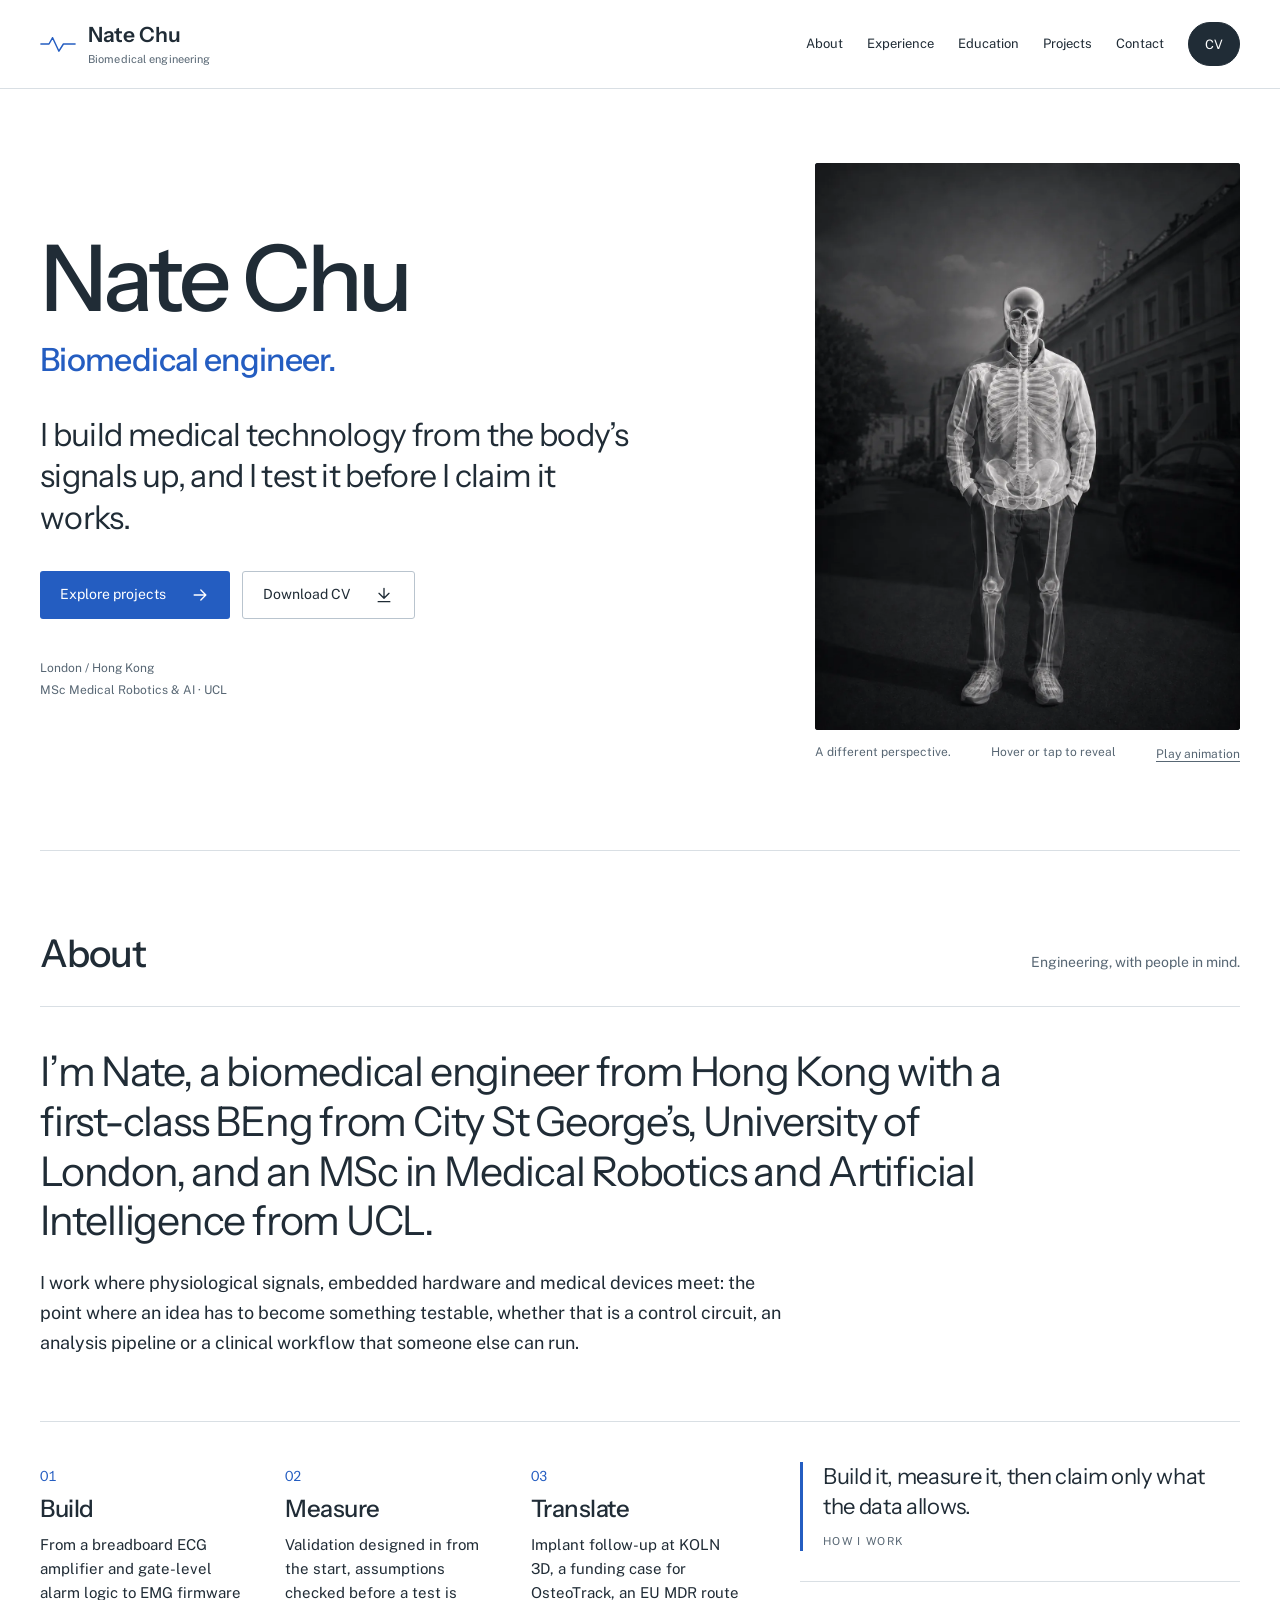
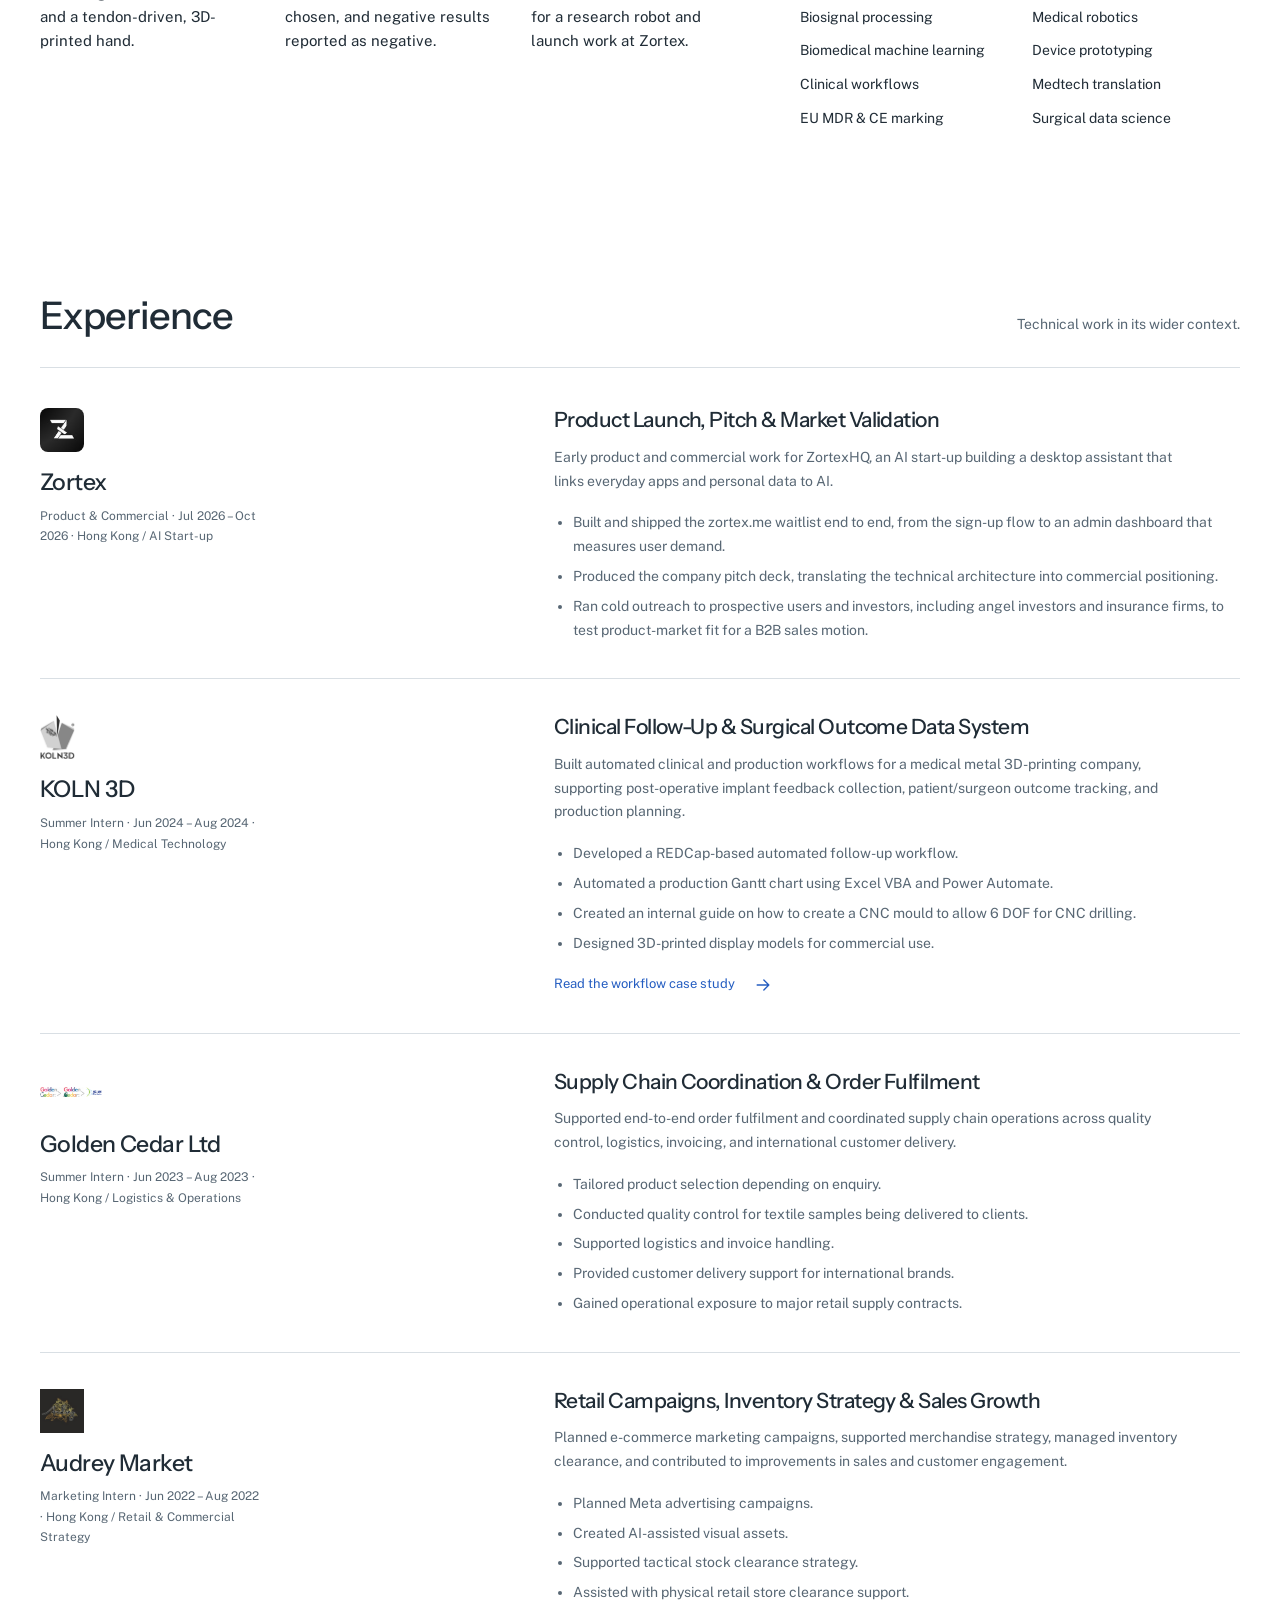
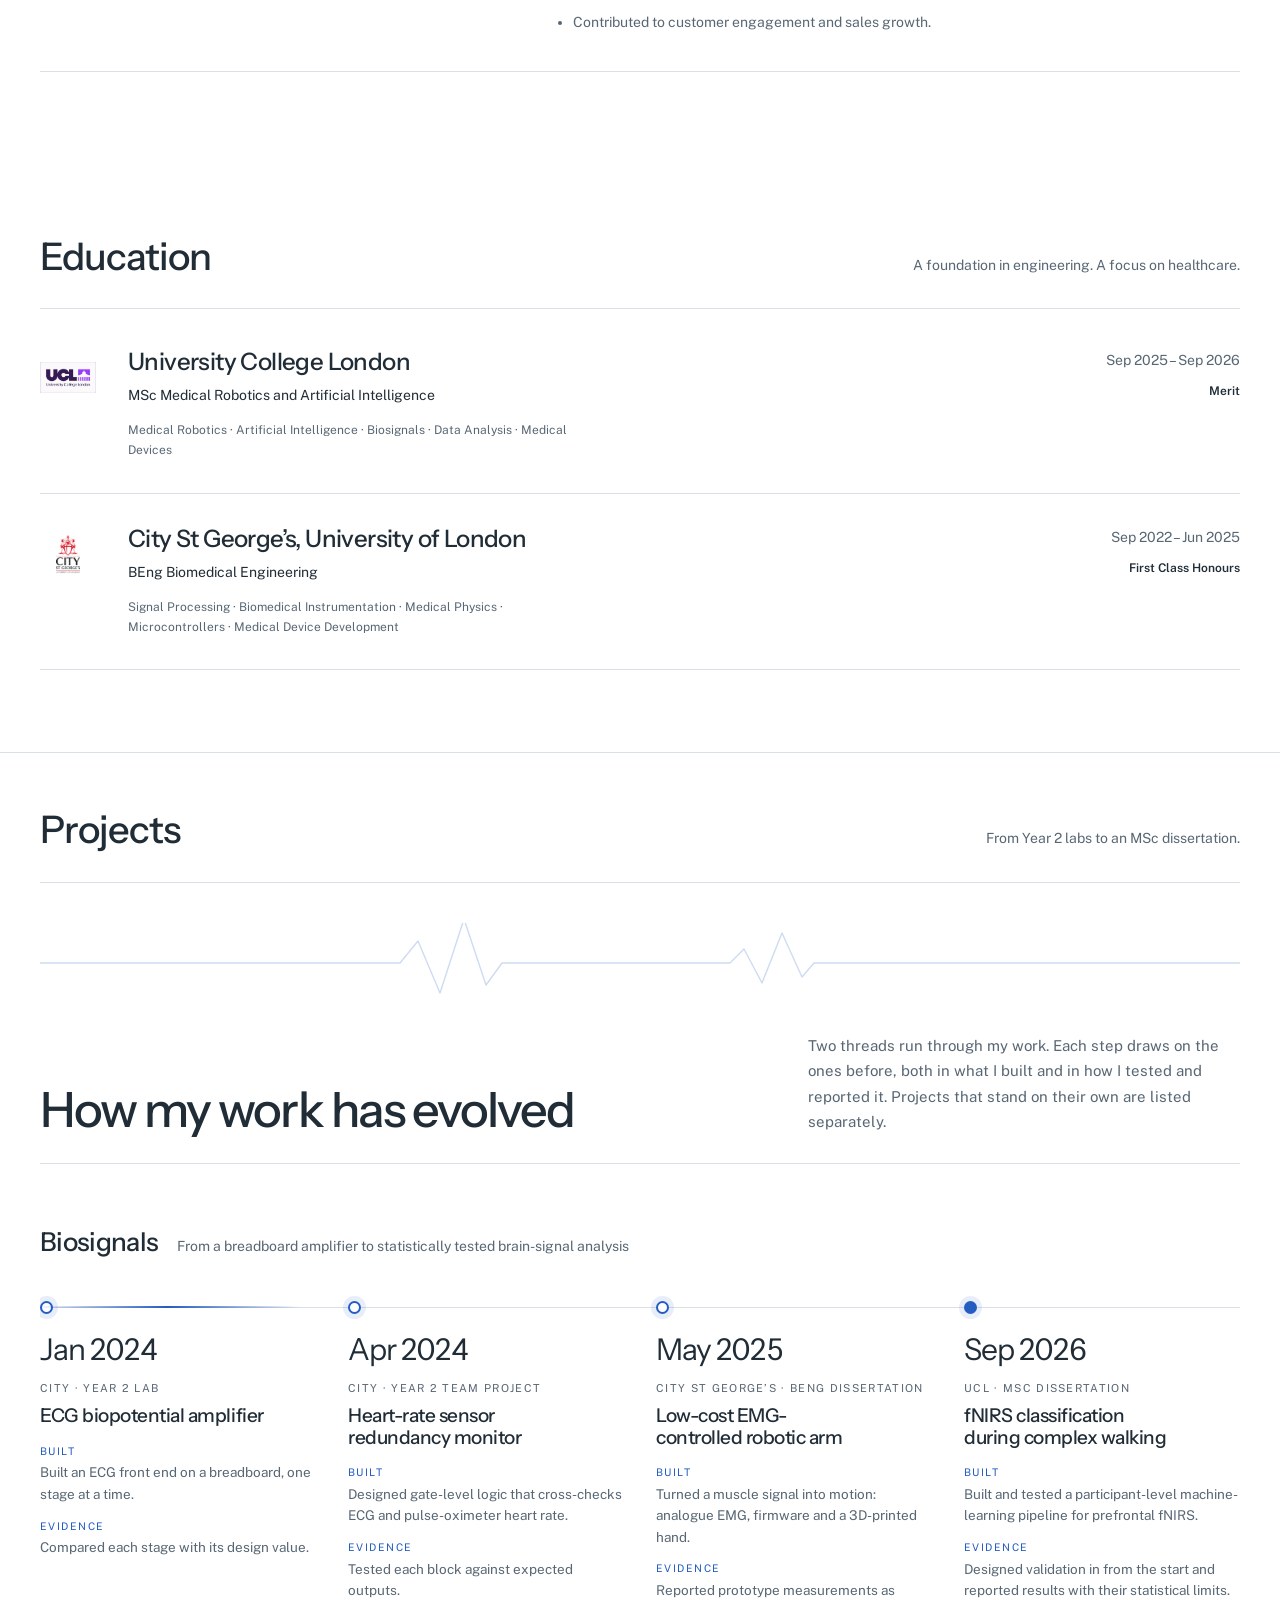
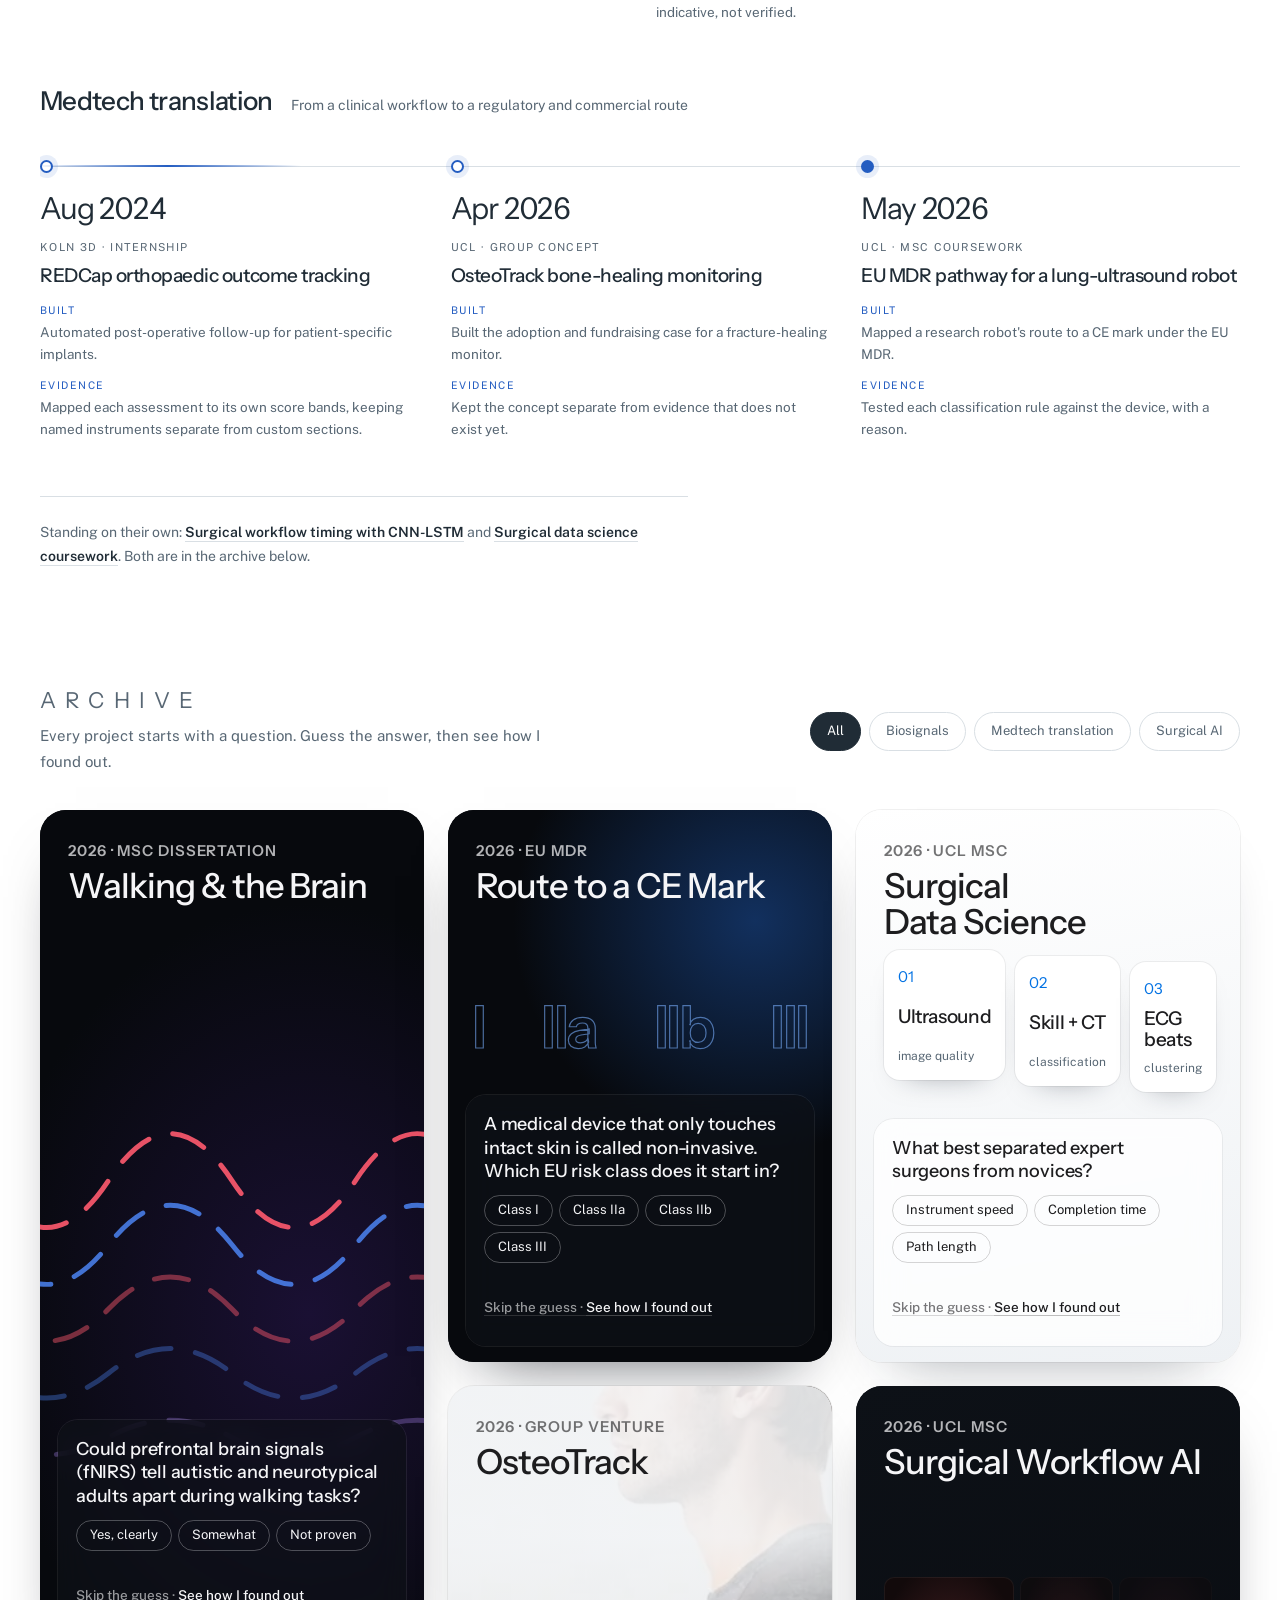
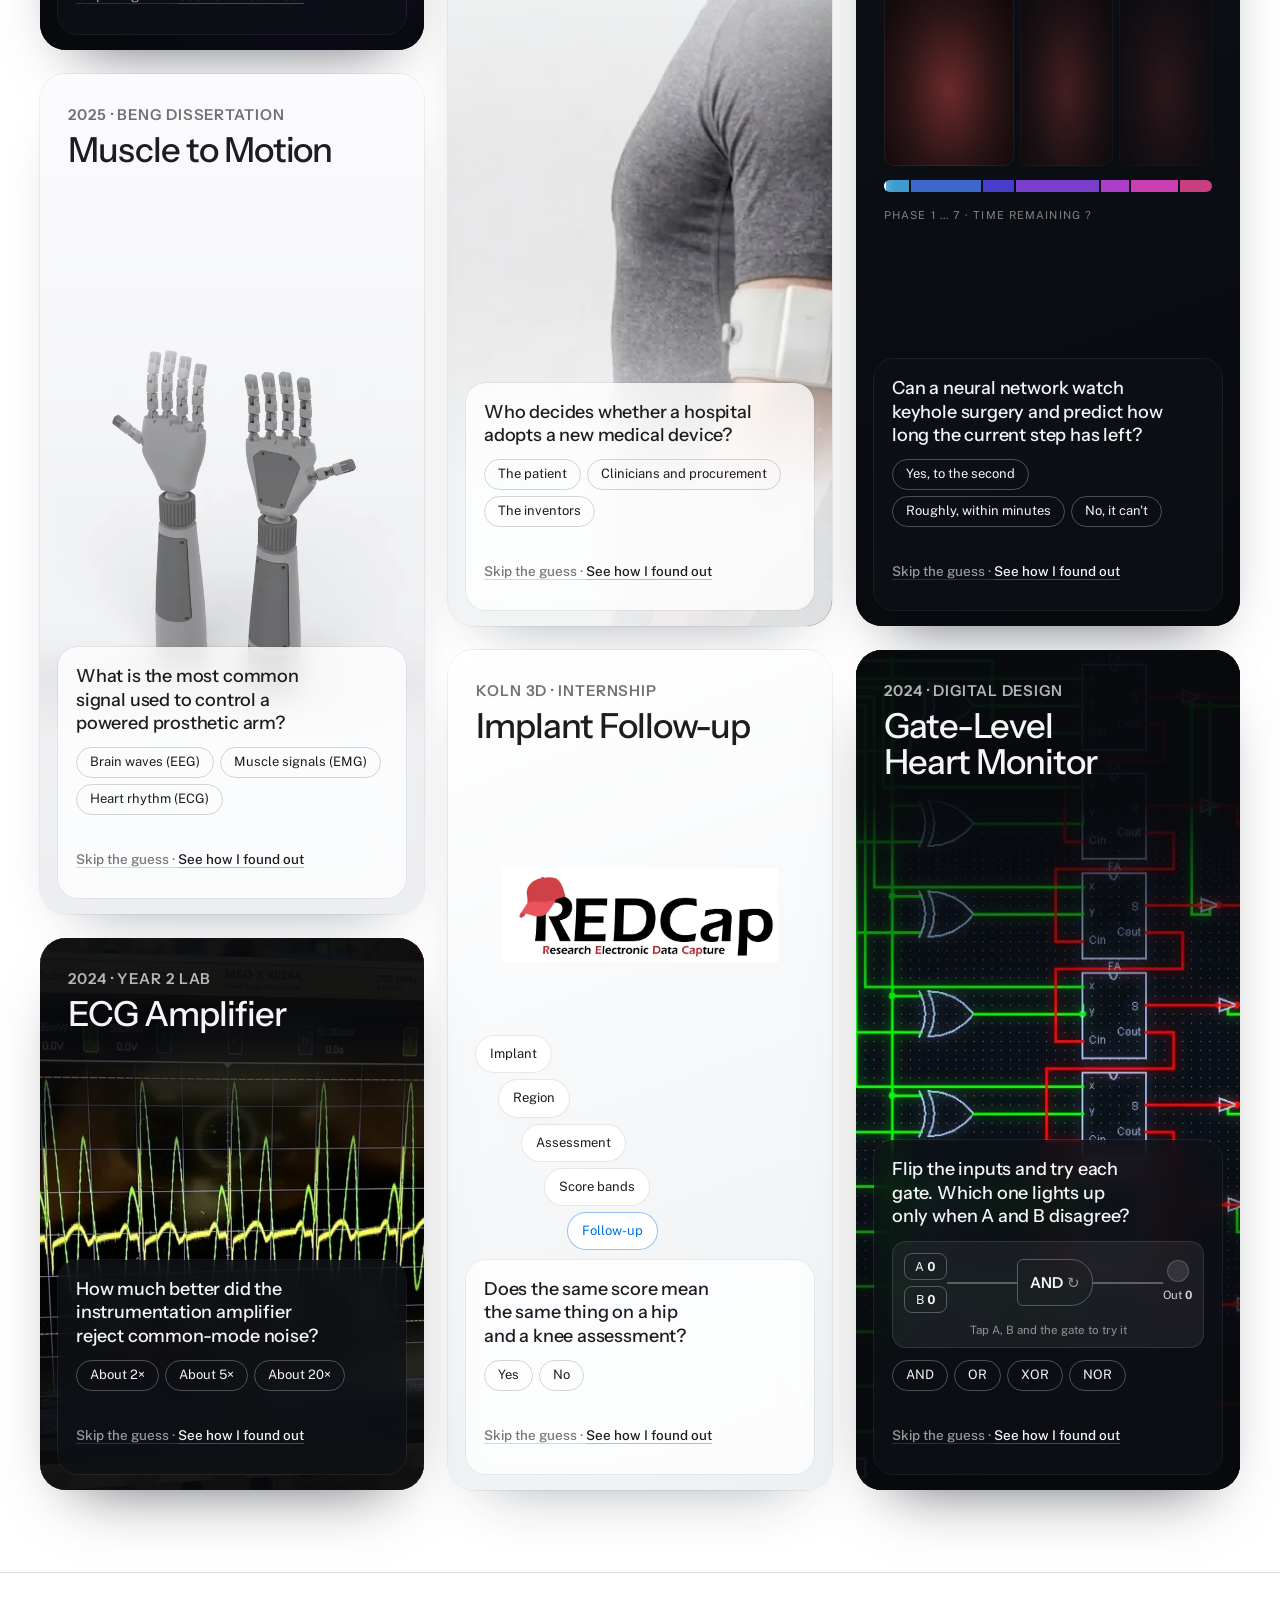
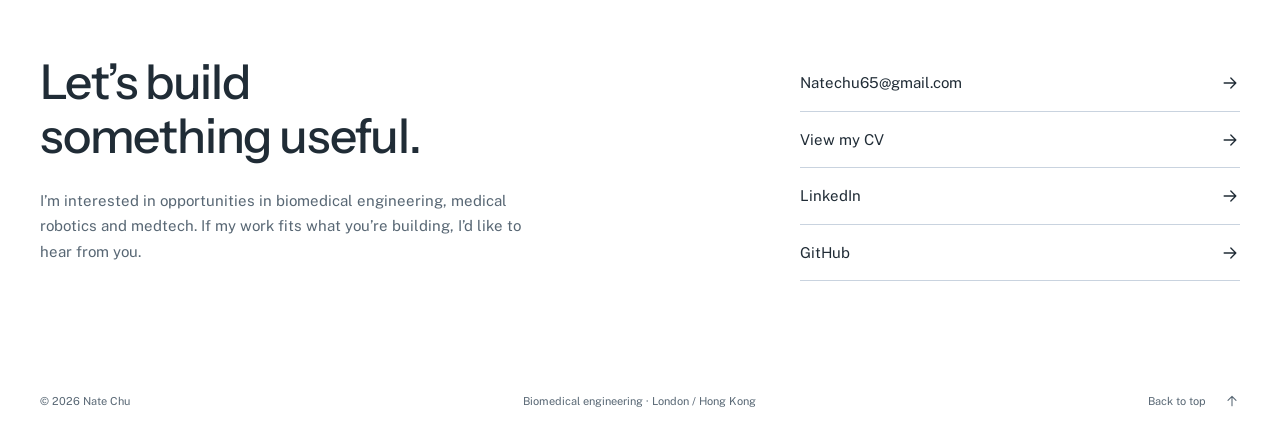
==== index.html @ 6bd2b81c "Rewrite archive quiz questions for general readers; add logic-gate sandbox Questions for the fNIRS, " ====
<!doctype html>
<html lang="en">
  <head>
    <meta charset="utf-8" />
    <meta name="viewport" content="width=device-width,initial-scale=1" />
    <title>Biomedical engineering portfolio | Nate Chu</title>
    <meta
      name="description"
      content="Nate Chu: biomedical engineering, biosignal analysis, medical robotics and medtech translation."
    />
    <meta name="theme-color" content="#f7f8fa" />
    <link rel="canonical" href="https://lycoda.github.io/" />
    <meta
      property="og:title"
      content="Biomedical engineering portfolio | Nate Chu"
    />
    <meta
      property="og:description"
      content="Nate Chu: biomedical engineering, biosignal analysis, medical robotics and medtech translation."
    />
    <meta property="og:type" content="website" />
    <meta
      property="og:image"
      content="https://lycoda.github.io/images/hero-original.png"
    />
    <script>
      if ("IntersectionObserver" in window)
        document.documentElement.classList.add("js");
    </script>
    <link rel="stylesheet" href="fonts.css" />
    <link rel="stylesheet" href="theme.css" />
    <script src="main.js" defer></script>
  </head>
  <body id="top">
    <a class="skip-link" href="#main">Skip to content</a>
    <header class="site-header">
      <div class="header-inner">
        <a class="brand" href="#top" aria-label="Nate Chu home"
          ><svg class="brand-mark" viewBox="0 0 40 24" aria-hidden="true">
            <path d="M1 12h9l4-7 7 15 5-8h13" /></svg
          ><span
            >Nate Chu<span class="brand-sub">Biomedical engineering</span></span
          ></a
        ><button
          class="menu-toggle"
          type="button"
          aria-expanded="false"
          aria-controls="site-nav"
          hidden
        >
          Menu
        </button>
        <nav class="site-nav" id="site-nav" aria-label="Main navigation">
          <a href="#about">About</a><a href="#experience">Experience</a
          ><a href="#education">Education</a><a href="#projects">Projects</a
          ><a href="#contact">Contact</a
          ><a class="nav-cv" href="Long-Yin-Chu-CV.pdf"
            >CV<span class="visually-hidden"> (PDF)</span></a
          >
        </nav>
      </div>
    </header>
    <main id="main">
      <section class="hero wrap" aria-labelledby="hero-title">
        <div class="hero-copy">
          <h1 id="hero-title">Nate Chu<span>Biomedical engineer.</span></h1>
          <p class="hero-intro">
            I build medical technology from the body’s signals up, and I test it
            before I claim it works.
          </p>
          <div class="hero-actions">
            <a class="button button-primary" href="#archive"
              >Explore projects<svg
                class="arrow"
                viewBox="0 0 24 24"
                aria-hidden="true"
              >
                <path d="M5 12h14m-6-6 6 6-6 6" /></svg></a
            ><a class="button button-secondary" href="Long-Yin-Chu-CV.pdf" download
              >Download CV<svg class="arrow" viewBox="0 0 24 24" aria-hidden="true">
                <path d="M12 4v12m-6-6 6 6 6-6M5 20h14" /></svg
            ></a>
          </div>
          <p class="hero-location">
            London / Hong Kong<span>MSc Medical Robotics &amp; AI · UCL</span>
          </p>
        </div>
        <figure class="portrait-stage">
          <div class="portrait-frame" data-reveal-shell>
            <img
              class="portrait-layer portrait-xray"
              src="images/hero-xray.webp"
              alt="Nate’s skeletal-composite portrait on a London street"
              width="1086"
              height="1449"
              fetchpriority="high"
            /><img
              class="portrait-layer portrait-color"
              src="images/hero-original.webp"
              alt=""
              width="1024"
              height="1536"
              aria-hidden="true"
            /><video
              class="portrait-ecg-video"
              muted
              loop
              playsinline
              preload="none"
              aria-hidden="true"
            >
              <source src="videos/ecg-monitor.mp4" type="video/mp4" /></video
            ><button
              class="reveal-hit-area"
              data-reveal-zone
              type="button"
              aria-label="Show colour portrait"
              aria-pressed="false"
              hidden
            ></button>
          </div>
          <figcaption>
            <span>A different perspective.</span
            ><span class="reveal-hint">Hover or tap to reveal</span
            ><button class="motion-toggle" type="button" hidden>
              Pause animation
            </button>
          </figcaption>
        </figure>
      </section>
      <section class="about-section wrap section" id="about">
        <div class="section-heading">
          <h2>About</h2>
          <p>Engineering, with people in mind.</p>
        </div>
        <div class="about-intro">
          <p class="about-lead">
            I’m Nate, a biomedical engineer from Hong Kong with a first-class
            BEng from City St George’s, University of London, and an MSc in
            Medical Robotics and Artificial Intelligence from UCL.
          </p>
          <p class="about-sub">
            I work where physiological signals, embedded hardware and medical
            devices meet: the point where an idea has to become something
            testable, whether that is a control circuit, an analysis pipeline
            or a clinical workflow that someone else can run.
          </p>
        </div>
        <div class="about-grid">
          <ol class="about-pillars">
            <li>
              <span>01</span>
              <h3>Build</h3>
              <p>
                From a breadboard ECG amplifier and gate-level alarm logic to
                EMG firmware and a tendon-driven, 3D-printed hand.
              </p>
            </li>
            <li>
              <span>02</span>
              <h3>Measure</h3>
              <p>
                Validation designed in from the start, assumptions checked
                before a test is chosen, and negative results reported as
                negative.
              </p>
            </li>
            <li>
              <span>03</span>
              <h3>Translate</h3>
              <p>
                Implant follow-up at KOLN 3D, a funding case for OsteoTrack,
                an EU MDR route for a research robot and launch work at
                Zortex.
              </p>
            </li>
          </ol>
          <aside class="about-side">
            <blockquote class="about-quote">
              <p>Build it, measure it, then claim only what the data allows.</p>
              <footer>How I work</footer>
            </blockquote>
            <ul class="expertise-list" aria-label="Areas of expertise">
              <li>Biosignal processing</li>
              <li>Medical robotics</li>
              <li>Biomedical machine learning</li>
              <li>Device prototyping</li>
              <li>Clinical workflows</li>
              <li>Medtech translation</li>
              <li>EU MDR &amp; CE marking</li>
              <li>Surgical data science</li>
            </ul>
          </aside>
        </div>
      </section>
      <section class="wrap section" id="experience">
        <div class="section-heading">
          <h2>Experience</h2>
          <p>Technical work in its wider context.</p>
        </div>
        <article class="experience-entry">
          <div class="experience-employer">
            <img
              class="logo-dark"
              src="images/companies/zortex.png"
              alt="Zortex logo"
              loading="lazy"
            />
            <h3>Zortex</h3>
            <p>
              Product &amp; Commercial · Jul 2026 – Oct 2026 · Hong Kong / AI
              Start-up
            </p>
          </div>
          <div class="experience-detail">
            <h4>Product Launch, Pitch &amp; Market Validation</h4>
            <p>
              Early product and commercial work for ZortexHQ, an AI start-up
              building a desktop assistant that links everyday apps and personal
              data to AI.
            </p>
            <ul>
              <li>
                Built and shipped the zortex.me waitlist end to end, from the
                sign-up flow to an admin dashboard that measures user demand.
              </li>
              <li>
                Produced the company pitch deck, translating the technical
                architecture into commercial positioning.
              </li>
              <li>
                Ran cold outreach to prospective users and investors, including
                angel investors and insurance firms, to test product-market fit
                for a B2B sales motion.
              </li>
            </ul>
          </div>
        </article>
        <article class="experience-entry">
          <div class="experience-employer">
            <img
              src="images/companies/koln3d.png"
              alt="KOLN 3D logo"
              loading="lazy"
            />
            <h3>KOLN 3D</h3>
            <p>
              Summer Intern · Jun 2024 – Aug 2024 · Hong Kong / Medical
              Technology
            </p>
          </div>
          <div class="experience-detail">
            <h4>Clinical Follow-Up &amp; Surgical Outcome Data System</h4>
            <p>
              Built automated clinical and production workflows for a medical
              metal 3D-printing company, supporting post-operative implant
              feedback collection, patient/surgeon outcome tracking, and
              production planning.
            </p>
            <ul>
              <li>Developed a REDCap-based automated follow-up workflow.</li>
              <li>
                Automated a production Gantt chart using Excel VBA and Power
                Automate.
              </li>
              <li>
                Created an internal guide on how to create a CNC mould to allow
                6 DOF for CNC drilling.
              </li>
              <li>Designed 3D-printed display models for commercial use.</li>
            </ul>
            <a class="text-link" href="projects/redcap-feedback-workflow.html"
              >Read the workflow case study<svg
                class="arrow"
                viewBox="0 0 24 24"
                aria-hidden="true"
              >
                <path d="M5 12h14m-6-6 6 6-6 6" /></svg
            ></a>
          </div>
        </article>
        <article class="experience-entry">
          <div class="experience-employer">
            <img
              src="images/companies/golden-cedar.png"
              alt="Golden Cedar Ltd logo"
              loading="lazy"
            />
            <h3>Golden Cedar Ltd</h3>
            <p>
              Summer Intern · Jun 2023 – Aug 2023 · Hong Kong / Logistics &amp;
              Operations
            </p>
          </div>
          <div class="experience-detail">
            <h4>Supply Chain Coordination &amp; Order Fulfilment</h4>
            <p>
              Supported end-to-end order fulfilment and coordinated supply chain
              operations across quality control, logistics, invoicing, and
              international customer delivery.
            </p>
            <ul>
              <li>Tailored product selection depending on enquiry.</li>
              <li>
                Conducted quality control for textile samples being delivered to
                clients.
              </li>
              <li>Supported logistics and invoice handling.</li>
              <li>
                Provided customer delivery support for international brands.
              </li>
              <li>
                Gained operational exposure to major retail supply contracts.
              </li>
            </ul>
          </div>
        </article>
        <article class="experience-entry">
          <div class="experience-employer">
            <img
              src="images/companies/audrey-market.jpg"
              alt="Audrey Market logo"
              loading="lazy"
            />
            <h3>Audrey Market</h3>
            <p>
              Marketing Intern · Jun 2022 – Aug 2022 · Hong Kong / Retail &amp;
              Commercial Strategy
            </p>
          </div>
          <div class="experience-detail">
            <h4>Retail Campaigns, Inventory Strategy &amp; Sales Growth</h4>
            <p>
              Planned e-commerce marketing campaigns, supported merchandise
              strategy, managed inventory clearance, and contributed to
              improvements in sales and customer engagement.
            </p>
            <ul>
              <li>Planned Meta advertising campaigns.</li>
              <li>Created AI-assisted visual assets.</li>
              <li>Supported tactical stock clearance strategy.</li>
              <li>Assisted with physical retail store clearance support.</li>
              <li>Contributed to customer engagement and sales growth.</li>
            </ul>
          </div>
        </article>
      </section>
      <section class="wrap section" id="education">
        <div class="section-heading">
          <h2>Education</h2>
          <p>A foundation in engineering. A focus on healthcare.</p>
        </div>
        <ol class="education-list">
          <li class="education-entry">
            <img
              src="images/ucl-logo.jpg"
              alt="University College London logo"
              loading="lazy"
            />
            <div>
              <h3>University College London</h3>
              <p>MSc Medical Robotics and Artificial Intelligence</p>
              <p class="quiet">
                Medical Robotics · Artificial Intelligence · Biosignals · Data
                Analysis · Medical Devices
              </p>
            </div>
            <div class="education-meta">
              <p>Sep 2025 – Sep 2026</p>
              <strong>Merit</strong>
            </div>
          </li>
          <li class="education-entry">
            <img
              src="images/city-st-georges-logo.png"
              alt="City St George&#x27;s, University of London logo"
              loading="lazy"
            />
            <div>
              <h3>City St George’s, University of London</h3>
              <p>BEng Biomedical Engineering</p>
              <p class="quiet">
                Signal Processing · Biomedical Instrumentation · Medical Physics
                · Microcontrollers · Medical Device Development
              </p>
            </div>
            <div class="education-meta">
              <p>Sep 2022 – Jun 2025</p>
              <strong>First Class Honours</strong>
            </div>
          </li>
        </ol>
      </section>
      <!-- work:start -->
<section class="work section" id="projects"><div class="wrap"><div class="section-heading"><h2>Projects</h2><p>From Year 2 labs to an MSc dissertation.</p></div>
<div class="evolution" id="evolution"><svg class="evolution-trace" viewBox="0 0 1200 80" preserveAspectRatio="none" aria-hidden="true"><path d="M0 40H360l18-22 22 52 24-74 22 66 16-22H690l14-14 18 34 20-50 20 44 12-14H1200"/></svg><div class="sub-heading"><h3>How my work has evolved</h3><p>Two threads run through my work. Each step draws on the ones before, both in what I built and in how I tested and reported it. Projects that stand on their own are listed separately.</p></div>
<div class="thread" id="thread-biosignals"><div class="thread-head"><h4 class="thread-title">Biosignals</h4><p>From a breadboard amplifier to statistically tested brain-signal analysis</p></div><ol class="thread-track" style="--steps:4">
<li class="thread-step reveal"><span class="thread-node" aria-hidden="true"></span><p class="thread-year">Jan 2024</p><p class="eyebrow">City · Year 2 lab</p><h4><a href="projects/ecg-amplifier.html">ECG biopotential amplifier</a></h4><dl><dt>Built</dt><dd>Built an ECG front end on a breadboard, one stage at a time.</dd><dt>Evidence</dt><dd>Compared each stage with its design value.</dd></dl></li>
<li class="thread-step reveal"><span class="thread-node" aria-hidden="true"></span><p class="thread-year">Apr 2024</p><p class="eyebrow">City · Year 2 team project</p><h4><a href="projects/heart-rate-monitor.html">Heart-rate sensor redundancy monitor</a></h4><dl><dt>Built</dt><dd>Designed gate-level logic that cross-checks ECG and pulse-oximeter heart rate.</dd><dt>Evidence</dt><dd>Tested each block against expected outputs.</dd></dl></li>
<li class="thread-step reveal"><span class="thread-node" aria-hidden="true"></span><p class="thread-year">May 2025</p><p class="eyebrow">City St George’s · BEng dissertation</p><h4><a href="projects/emg-controlled-robotic-arm.html">Low-cost EMG-controlled robotic arm</a></h4><dl><dt>Built</dt><dd>Turned a muscle signal into motion: analogue EMG, firmware and a 3D-printed hand.</dd><dt>Evidence</dt><dd>Reported prototype measurements as indicative, not verified.</dd></dl></li>
<li class="thread-step reveal"><span class="thread-node" aria-hidden="true"></span><p class="thread-year">Sep 2026</p><p class="eyebrow">UCL · MSc dissertation</p><h4><a href="projects/fnirs-classification.html">fNIRS classification during complex walking</a></h4><dl><dt>Built</dt><dd>Built and tested a participant-level machine-learning pipeline for prefrontal fNIRS.</dd><dt>Evidence</dt><dd>Designed validation in from the start and reported results with their statistical limits.</dd></dl></li>
</ol></div>
<div class="thread" id="thread-translation"><div class="thread-head"><h4 class="thread-title">Medtech translation</h4><p>From a clinical workflow to a regulatory and commercial route</p></div><ol class="thread-track" style="--steps:3">
<li class="thread-step reveal"><span class="thread-node" aria-hidden="true"></span><p class="thread-year">Aug 2024</p><p class="eyebrow">KOLN 3D · Internship</p><h4><a href="projects/redcap-feedback-workflow.html">REDCap orthopaedic outcome tracking</a></h4><dl><dt>Built</dt><dd>Automated post-operative follow-up for patient-specific implants.</dd><dt>Evidence</dt><dd>Mapped each assessment to its own score bands, keeping named instruments separate from custom sections.</dd></dl></li>
<li class="thread-step reveal"><span class="thread-node" aria-hidden="true"></span><p class="thread-year">Apr 2026</p><p class="eyebrow">UCL · Group concept</p><h4><a href="projects/bone-healing-monitoring-device.html">OsteoTrack bone-healing monitoring</a></h4><dl><dt>Built</dt><dd>Built the adoption and fundraising case for a fracture-healing monitor.</dd><dt>Evidence</dt><dd>Kept the concept separate from evidence that does not exist yet.</dd></dl></li>
<li class="thread-step reveal"><span class="thread-node" aria-hidden="true"></span><p class="thread-year">May 2026</p><p class="eyebrow">UCL · MSc coursework</p><h4><a href="projects/ce-marking-lung-ultrasound-robot.html">EU MDR pathway for a lung-ultrasound robot</a></h4><dl><dt>Built</dt><dd>Mapped a research robot&#x27;s route to a CE mark under the EU MDR.</dd><dt>Evidence</dt><dd>Tested each classification rule against the device, with a reason.</dd></dl></li>
</ol></div>
<p class="standalone-note">Standing on their own: <a href="projects/surgical-workflow-prediction.html">Surgical workflow timing with CNN-LSTM</a> and <a href="projects/surgical-data-science.html">Surgical data science coursework</a>. Both are in the archive below.</p></div>
<div class="vault" id="archive"><div class="vault-head"><div><h3 class="spaced">Archive</h3><p class="vault-intro">Every project starts with a question. Guess the answer, then see how I found out. <span class="vault-score" hidden>You have guessed <b>0</b> of 9, <b>0</b> right.</span></p></div><div class="vault-filter" role="group" aria-label="Filter projects"><button type="button" aria-pressed="true" data-filter="all">All</button><button type="button" aria-pressed="false" data-filter="biosignals">Biosignals</button><button type="button" aria-pressed="false" data-filter="translation">Medtech translation</button><button type="button" aria-pressed="false" data-filter="surgical-ai">Surgical AI</button></div></div><div class="vault-grid">
<article class="vc vc-dark vc-tall vc-art-fnirs reveal" data-thread="biosignals" style="--c3:1;--r3:1;--s3:6;--c2:1;--r2:1;--s2:6"><div class="vc-art"><svg class="vc-svg vc-waves" viewBox="0 0 600 340" preserveAspectRatio="xMidYMid slice" aria-hidden="true"><path class="w0" d="M0 150 Q25 188 50 150 Q75 112 100 150 Q125 188 150 150 Q175 112 200 150 Q225 188 250 150 Q275 112 300 150 Q325 188 350 150 Q375 112 400 150 Q425 188 450 150 Q475 112 500 150 Q525 188 550 150 Q575 112 600 150"/><path class="w1" d="M0 176 Q25 208 50 176 Q75 144 100 176 Q125 208 150 176 Q175 144 200 176 Q225 208 250 176 Q275 144 300 176 Q325 208 350 176 Q375 144 400 176 Q425 208 450 176 Q475 144 500 176 Q525 208 550 176 Q575 144 600 176"/><path class="w2" d="M0 202 Q25 228 50 202 Q75 176 100 202 Q125 228 150 202 Q175 176 200 202 Q225 228 250 202 Q275 176 300 202 Q325 228 350 202 Q375 176 400 202 Q425 228 450 202 Q475 176 500 202 Q525 228 550 202 Q575 176 600 202"/><path class="w3" d="M0 228 Q25 248 50 228 Q75 208 100 228 Q125 248 150 228 Q175 208 200 228 Q225 248 250 228 Q275 208 300 228 Q325 248 350 228 Q375 208 400 228 Q425 248 450 228 Q475 208 500 228 Q525 248 550 228 Q575 208 600 228"/><path class="w4" d="M0 254 Q25 268 50 254 Q75 240 100 254 Q125 268 150 254 Q175 240 200 254 Q225 268 250 254 Q275 240 300 254 Q325 268 350 254 Q375 240 400 254 Q425 268 450 254 Q475 240 500 254 Q525 268 550 254 Q575 240 600 254"/></svg></div><span class="vc-glare" aria-hidden="true"></span><div class="vc-top"><p class="vc-eyebrow">2026 · MSc dissertation</p><h3 id="vc-fnirs-classification"><a class="vc-link" href="projects/fnirs-classification.html">Walking &amp; the Brain</a></h3></div><div class="vc-quiz"><p class="vc-q">Could prefrontal brain signals (fNIRS) tell autistic and neurotypical adults apart during walking tasks?</p><div class="vc-opts" role="group" aria-label="Your guess"><button type="button" class="vc-opt" data-correct="false">Yes, clearly</button><button type="button" class="vc-opt" data-correct="false">Somewhat</button><button type="button" class="vc-opt" data-correct="true">Not proven</button></div><div class="vc-reveal" aria-live="polite"><p><span class="vc-verdict"></span>Not proven. The best model reached 61.9% balanced accuracy, but selection-adjusted testing did not show it beat chance.</p></div><a class="vc-btn" href="projects/fnirs-classification.html" aria-describedby="vc-fnirs-classification">See how I found out</a></div></article>
<article class="vc vc-dark vc-reg vc-art-ce reveal" data-thread="translation" style="--c3:2;--r3:1;--s3:4;--c2:2;--r2:1;--s2:4"><div class="vc-art"><ol class="vc-classes" aria-hidden="true"><li class="is-answer">I</li><li>IIa</li><li>IIb</li><li>III</li></ol></div><span class="vc-glare" aria-hidden="true"></span><div class="vc-top"><p class="vc-eyebrow">2026 · EU MDR</p><h3 id="vc-ce-marking-lung-ultrasound-robot"><a class="vc-link" href="projects/ce-marking-lung-ultrasound-robot.html">Route to a CE Mark</a></h3></div><div class="vc-quiz"><p class="vc-q">A medical device that only touches intact skin is called non-invasive. Which EU risk class does it start in?</p><div class="vc-opts" role="group" aria-label="Your guess"><button type="button" class="vc-opt" data-correct="true">Class I</button><button type="button" class="vc-opt" data-correct="false">Class IIa</button><button type="button" class="vc-opt" data-correct="false">Class IIb</button><button type="button" class="vc-opt" data-correct="false">Class III</button></div><div class="vc-reveal" aria-live="polite"><p><span class="vc-verdict"></span>Class I, the lowest. Under EU rules (MDR Annex VIII, Rule 1), non-invasive devices start there, but a more specific rule can move them up. The lung-ultrasound robot I assessed is non-invasive too, yet as an active device used for diagnosis it becomes Class IIa under Rule 10.</p></div><a class="vc-btn" href="projects/ce-marking-lung-ultrasound-robot.html" aria-describedby="vc-ce-marking-lung-ultrasound-robot">See how I found out</a></div></article>
<article class="vc vc-light vc-reg vc-art-sds reveal" data-thread="surgical-ai" style="--c3:3;--r3:1;--s3:4;--c2:2;--r2:5;--s2:4"><div class="vc-art"><ol class="vc-sds" aria-hidden="true"><li style="--i:0"><span>01</span><strong>Ultrasound</strong><em>image quality</em></li><li style="--i:1"><span>02</span><strong>Skill + CT</strong><em>classification</em></li><li style="--i:2"><span>03</span><strong>ECG beats</strong><em>clustering</em></li></ol></div><span class="vc-glare" aria-hidden="true"></span><div class="vc-top"><p class="vc-eyebrow">2026 · UCL MSc</p><h3 id="vc-surgical-data-science"><a class="vc-link" href="projects/surgical-data-science.html">Surgical Data Science</a></h3></div><div class="vc-quiz"><p class="vc-q">What best separated expert surgeons from novices?</p><div class="vc-opts" role="group" aria-label="Your guess"><button type="button" class="vc-opt" data-correct="false">Instrument speed</button><button type="button" class="vc-opt" data-correct="true">Completion time</button><button type="button" class="vc-opt" data-correct="false">Path length</button></div><div class="vc-reveal" aria-live="polite"><p><span class="vc-verdict"></span>Completion time. Experts averaged 86.5 s on the suturing task; novices averaged 141.2 s.</p></div><a class="vc-btn" href="projects/surgical-data-science.html" aria-describedby="vc-surgical-data-science">See how I found out</a></div></article>
<article class="vc vc-light vc-tall vc-art-photo reveal" data-thread="translation" style="--c3:2;--r3:5;--s3:6;--c2:1;--r2:7;--s2:6"><div class="vc-art"><img class="vc-img vc-photo" src="images/cards/bone-healing-monitoring-device.webp" alt="" loading="lazy" width="640" height="420" style="object-position:40% 50%"></div><span class="vc-glare" aria-hidden="true"></span><div class="vc-top"><p class="vc-eyebrow">2026 · Group venture</p><h3 id="vc-bone-healing-monitoring-device"><a class="vc-link" href="projects/bone-healing-monitoring-device.html">OsteoTrack</a></h3></div><div class="vc-quiz"><p class="vc-q">Who decides whether a hospital adopts a new medical device?</p><div class="vc-opts" role="group" aria-label="Your guess"><button type="button" class="vc-opt" data-correct="false">The patient</button><button type="button" class="vc-opt" data-correct="true">Clinicians and procurement</button><button type="button" class="vc-opt" data-correct="false">The inventors</button></div><div class="vc-reveal" aria-live="polite"><p><span class="vc-verdict"></span>Clinicians and procurement teams. Patients benefit, but the clinicians who use a device and the teams who buy it decide. For OsteoTrack, our fracture-monitoring concept, that meant pitching to clinicians, fracture-clinic leads and procurement.</p></div><a class="vc-btn" href="projects/bone-healing-monitoring-device.html" aria-describedby="vc-bone-healing-monitoring-device">See how I found out</a></div></article>
<article class="vc vc-dark vc-tall vc-art-workflow reveal" data-thread="surgical-ai" style="--c3:3;--r3:5;--s3:6;--c2:2;--r2:9;--s2:6"><div class="vc-art"><div class="vc-flow" aria-hidden="true"><div class="vc-flow-frame"><i></i><i></i><i></i></div><div class="vc-flow-bar"><span style="--w:8;--i:0"></span><span style="--w:22;--i:1"></span><span style="--w:10;--i:2"></span><span style="--w:26;--i:3"></span><span style="--w:9;--i:4"></span><span style="--w:15;--i:5"></span><span style="--w:10;--i:6"></span><b class="vc-playhead"></b></div><p>Phase 1 … 7 · time remaining ?</p></div></div><span class="vc-glare" aria-hidden="true"></span><div class="vc-top"><p class="vc-eyebrow">2026 · UCL MSc</p><h3 id="vc-surgical-workflow-prediction"><a class="vc-link" href="projects/surgical-workflow-prediction.html">Surgical Workflow AI</a></h3></div><div class="vc-quiz"><p class="vc-q">Can a neural network watch keyhole surgery and predict how long the current step has left?</p><div class="vc-opts" role="group" aria-label="Your guess"><button type="button" class="vc-opt" data-correct="false">Yes, to the second</button><button type="button" class="vc-opt" data-correct="true">Roughly, within minutes</button><button type="button" class="vc-opt" data-correct="false">No, it can&#x27;t</button></div><div class="vc-reveal" aria-live="polite"><p><span class="vc-verdict"></span>Roughly. Watching the last 60 seconds of video, my model was off by about 3.6 minutes on average (216 s) and within a minute 29% of the time. Giving it twice as much history did not help (263 s).</p></div><a class="vc-btn" href="projects/surgical-workflow-prediction.html" aria-describedby="vc-surgical-workflow-prediction">See how I found out</a></div></article>
<article class="vc vc-light vc-tall vc-art-product reveal" data-thread="biosignals" style="--c3:1;--r3:7;--s3:6;--c2:1;--r2:13;--s2:6"><div class="vc-art"><img class="vc-img vc-product" src="images/cards/emg-controlled-robotic-arm.webp" alt="" loading="lazy" width="640" height="420"></div><span class="vc-glare" aria-hidden="true"></span><div class="vc-top"><p class="vc-eyebrow">2025 · BEng dissertation</p><h3 id="vc-emg-controlled-robotic-arm"><a class="vc-link" href="projects/emg-controlled-robotic-arm.html">Muscle to Motion</a></h3></div><div class="vc-quiz"><p class="vc-q">What is the most common signal used to control a powered prosthetic arm?</p><div class="vc-opts" role="group" aria-label="Your guess"><button type="button" class="vc-opt" data-correct="false">Brain waves (EEG)</button><button type="button" class="vc-opt" data-correct="true">Muscle signals (EMG)</button><button type="button" class="vc-opt" data-correct="false">Heart rhythm (ECG)</button></div><div class="vc-reveal" aria-live="polite"><p><span class="vc-verdict"></span>Muscle signals (EMG). Electrodes on the skin pick up the electrical activity of muscles as they contract. My hand did the same: it amplified and smoothed that signal into an open or close command, for about £91 in parts.</p></div><a class="vc-btn" href="projects/emg-controlled-robotic-arm.html" aria-describedby="vc-emg-controlled-robotic-arm">See how I found out</a></div></article>
<article class="vc vc-light vc-tall vc-art-logo reveal" data-thread="translation" style="--c3:2;--r3:11;--s3:6;--c2:2;--r2:15;--s2:6"><div class="vc-art"><img class="vc-img vc-logo" src="images/cards/redcap-feedback-workflow.webp" alt="" loading="lazy" width="640" height="420"><ol class="vc-steps" aria-hidden="true"><li style="--i:0">Implant</li><li style="--i:1">Region</li><li style="--i:2">Assessment</li><li style="--i:3">Score bands</li><li style="--i:4">Follow-up</li></ol></div><span class="vc-glare" aria-hidden="true"></span><div class="vc-top"><p class="vc-eyebrow">KOLN 3D · Internship</p><h3 id="vc-redcap-feedback-workflow"><a class="vc-link" href="projects/redcap-feedback-workflow.html">Implant Follow-up</a></h3></div><div class="vc-quiz"><p class="vc-q">Does the same score mean the same thing on a hip and a knee assessment?</p><div class="vc-opts" role="group" aria-label="Your guess"><button type="button" class="vc-opt" data-correct="false">Yes</button><button type="button" class="vc-opt" data-correct="true">No</button></div><div class="vc-reveal" aria-live="polite"><p><span class="vc-verdict"></span>No. Each instrument has its own score bands, so I mapped every assessment separately.</p></div><a class="vc-btn" href="projects/redcap-feedback-workflow.html" aria-describedby="vc-redcap-feedback-workflow">See how I found out</a></div></article>
<article class="vc vc-dark vc-tall vc-art-circuit reveal" data-thread="biosignals" style="--c3:3;--r3:11;--s3:6;--c2:1;--r2:19;--s2:6"><div class="vc-art"><img class="vc-img vc-circuit" src="images/cards/heart-rate-monitor.webp" alt="" loading="lazy" width="640" height="420"></div><span class="vc-glare" aria-hidden="true"></span><div class="vc-top"><p class="vc-eyebrow">2024 · Digital design</p><h3 id="vc-heart-rate-monitor"><a class="vc-link" href="projects/heart-rate-monitor.html">Gate-Level Heart Monitor</a></h3></div><div class="vc-quiz"><p class="vc-q">Flip the inputs and try each gate. Which one lights up only when A and B disagree?</p><div class="vc-gates" role="group" aria-label="Logic gate sandbox"><div class="vc-ins"><button type="button" class="vc-in" aria-pressed="false">A <b>0</b></button><button type="button" class="vc-in" aria-pressed="false">B <b>0</b></button></div><span class="vc-wire" aria-hidden="true"></span><button type="button" class="vc-gate" aria-label="Gate: AND. Click to change.">AND</button><span class="vc-wire" aria-hidden="true"></span><output class="vc-lamp" aria-live="polite"><i aria-hidden="true"></i><span>Out <b>0</b></span></output><p class="vc-gate-hint">Tap A, B and the gate to try it</p></div><div class="vc-opts" role="group" aria-label="Your guess"><button type="button" class="vc-opt" data-correct="false">AND</button><button type="button" class="vc-opt" data-correct="false">OR</button><button type="button" class="vc-opt" data-correct="true">XOR</button><button type="button" class="vc-opt" data-correct="false">NOR</button></div><div class="vc-reveal" aria-live="polite"><p><span class="vc-verdict"></span>XOR, short for exclusive OR: it outputs 1 only when its inputs differ. My heart monitor asked the same of two 8-bit heart-rate readings, using XOR gates inside a gate-level subtractor to measure how far the ECG and pulse oximeter disagreed.</p></div><a class="vc-btn" href="projects/heart-rate-monitor.html" aria-describedby="vc-heart-rate-monitor">See how I found out</a></div></article>
<article class="vc vc-dark vc-reg vc-art-photo reveal" data-thread="biosignals" style="--c3:1;--r3:13;--s3:4;--c2:2;--r2:21;--s2:4"><div class="vc-art"><img class="vc-img vc-photo" src="images/cards/ecg-amplifier.webp" alt="" loading="lazy" width="640" height="420" style="object-position:50% 45%"></div><span class="vc-glare" aria-hidden="true"></span><div class="vc-top"><p class="vc-eyebrow">2024 · Year 2 lab</p><h3 id="vc-ecg-amplifier"><a class="vc-link" href="projects/ecg-amplifier.html">ECG Amplifier</a></h3></div><div class="vc-quiz"><p class="vc-q">How much better did the instrumentation amplifier reject common-mode noise?</p><div class="vc-opts" role="group" aria-label="Your guess"><button type="button" class="vc-opt" data-correct="false">About 2×</button><button type="button" class="vc-opt" data-correct="false">About 5×</button><button type="button" class="vc-opt" data-correct="true">About 20×</button></div><div class="vc-reveal" aria-live="polite"><p><span class="vc-verdict"></span>About 20×. Common-mode rejection rose from 32.6 dB to 59.0 dB.</p></div><a class="vc-btn" href="projects/ecg-amplifier.html" aria-describedby="vc-ecg-amplifier">See how I found out</a></div></article>
</div></div>
</div></section>
<!-- work:end -->
      <section class="contact section" id="contact">
        <div class="wrap contact-inner">
          <div>
            <h2>Let’s build something useful.</h2>
            <p>
              I’m interested in opportunities in biomedical engineering, medical
              robotics and medtech. If my work fits what you’re building, I’d
              like to hear from you.
            </p>
          </div>
          <div class="contact-links">
            <a class="text-link" href="mailto:Natechu65@gmail.com"
              >Natechu65@gmail.com<svg
                class="arrow"
                viewBox="0 0 24 24"
                aria-hidden="true"
              >
                <path d="M5 12h14m-6-6 6 6-6 6" /></svg></a
            ><a class="text-link" href="Long-Yin-Chu-CV.pdf"
              >View my CV<svg
                class="arrow"
                viewBox="0 0 24 24"
                aria-hidden="true"
              >
                <path d="M5 12h14m-6-6 6 6-6 6" /></svg></a
            ><a
              class="text-link"
              href="https://www.linkedin.com/in/long-yin-chu-92577a226/"
              target="_blank"
              rel="noreferrer"
              >LinkedIn<svg
                class="arrow"
                viewBox="0 0 24 24"
                aria-hidden="true"
              >
                <path d="M5 12h14m-6-6 6 6-6 6" /></svg></a
            ><a
              class="text-link"
              href="https://github.com/LyCoda"
              target="_blank"
              rel="noreferrer"
              >GitHub<svg class="arrow" viewBox="0 0 24 24" aria-hidden="true">
                <path d="M5 12h14m-6-6 6 6-6 6" /></svg
            ></a>
          </div>
        </div>
      </section>
    </main>
    <footer class="site-footer">
      <p>© 2026 Nate Chu</p>
      <p>Biomedical engineering · London / Hong Kong</p>
      <a class="text-link" href="#top"
        >Back to top<svg class="arrow" viewBox="0 0 24 24" aria-hidden="true">
          <path d="M5 12h14m-6-6 6 6-6 6" /></svg
      ></a>
    </footer>
  </body>
</html>
---- fonts.css ----
@font-face {
  font-family: "Instrument Sans";
  font-style: normal;
  font-weight: 400;
  font-stretch: normal;
  font-display: swap;
  src: url(fonts/instrument-sans-0.woff2) format("woff2");
}
@font-face {
  font-family: "Instrument Sans";
  font-style: normal;
  font-weight: 500;
  font-stretch: normal;
  font-display: swap;
  src: url(fonts/instrument-sans-1.woff2) format("woff2");
}
@font-face {
  font-family: "Instrument Sans";
  font-style: normal;
  font-weight: 600;
  font-stretch: normal;
  font-display: swap;
  src: url(fonts/instrument-sans-2.woff2) format("woff2");
}
@font-face {
  font-family: "Instrument Sans";
  font-style: normal;
  font-weight: 700;
  font-stretch: normal;
  font-display: swap;
  src: url(fonts/instrument-sans-3.woff2) format("woff2");
}

@font-face {
  font-family: "Public Sans";
  font-style: normal;
  font-weight: 400;
  font-display: swap;
  src: url(fonts/public-sans-0.woff2) format("woff2");
}
@font-face {
  font-family: "Public Sans";
  font-style: normal;
  font-weight: 500;
  font-display: swap;
  src: url(fonts/public-sans-1.woff2) format("woff2");
}
@font-face {
  font-family: "Public Sans";
  font-style: normal;
  font-weight: 600;
  font-display: swap;
  src: url(fonts/public-sans-2.woff2) format("woff2");
}
@font-face {
  font-family: "Public Sans";
  font-style: normal;
  font-weight: 700;
  font-display: swap;
  src: url(fonts/public-sans-3.woff2) format("woff2");
}
---- theme.css ----
:root {
  --paper: #ffffff;
  --white: #fff;
  --ink: #202c36;
  --muted: #586774;
  --line: #d9dfe4;
  --blue: #245dc1;
  --blue-dark: #174591;
  --wash: #edf1f5;
  --display: "Instrument Sans", sans-serif;
  --body: "Public Sans", sans-serif;
  --width: 1200px;
  --gutter: 40px;
  --ease: cubic-bezier(0.22, 1, 0.36, 1);
}

* {
  box-sizing: border-box;
}
html {
  scroll-behavior: auto;
  scroll-padding-top: 112px;
  scrollbar-color: #a9b5c2 var(--paper);
}
body {
  margin: 0;
  background: var(--paper);
  color: var(--ink);
  font: 16px/1.7 var(--body);
  -webkit-font-smoothing: antialiased;
}
img,
video {
  display: block;
  max-width: 100%;
}
a {
  color: inherit;
  text-decoration: none;
  text-underline-offset: 0.25em;
}
button {
  font: inherit;
  color: inherit;
  cursor: pointer;
}
button,
a {
  -webkit-tap-highlight-color: transparent;
}
button[hidden],
[hidden] {
  display: none !important;
}
a:focus-visible,
button:focus-visible,
[tabindex]:focus-visible {
  outline: 3px solid var(--blue);
  outline-offset: 5px;
}
::selection {
  background: #cbdcf8;
  color: #152844;
}
h1,
h2,
h3,
h4,
p,
figure,
dl,
dd {
  margin: 0;
}
h1,
h2,
h3,
h4 {
  font-family: var(--display);
  font-weight: 500;
  line-height: 1.12;
  letter-spacing: -0.025em;
  text-wrap: balance;
}
p {
  max-width: 72ch;
}
h2 {
  font-size: clamp(28px, 3vw, 38px);
}
h3 {
  font-size: 24px;
}
h4 {
  font-size: 21px;
}
ul,
ol {
  margin: 0;
  padding: 0;
}
strong {
  font-weight: 600;
}
.wrap {
  width: min(var(--width), calc(100% - var(--gutter) * 2));
  margin-inline: auto;
}
.arrow {
  display: inline-block;
  width: 20px;
  height: 20px;
  flex-shrink: 0;
  fill: none;
  stroke: currentColor;
  stroke-width: 1.6;
  stroke-linecap: round;
  stroke-linejoin: round;
  transition: transform 0.2s var(--ease);
}
.text-link,
.back-link {
  display: inline-flex;
  align-items: center;
  justify-content: space-between;
  gap: 18px;
}
.text-link:hover,
.back-link:hover {
  color: var(--blue);
}
.text-link:hover .arrow,
.project-title-link:hover .arrow {
  transform: translateX(3px);
}
.skip-link {
  position: fixed;
  top: -100px;
  left: 20px;
  z-index: 100;
  padding: 12px 20px;
  background: var(--ink);
  color: white;
}
.skip-link:focus {
  top: 12px;
}

.site-header {
  position: sticky;
  top: 0;
  z-index: 30;
  background: var(--paper);
  border-bottom: 1px solid var(--line);
}
.header-inner {
  width: min(var(--width), calc(100% - var(--gutter) * 2));
  margin: auto;
  min-height: 88px;
  display: flex;
  align-items: center;
  justify-content: space-between;
  gap: 30px;
}
.brand {
  display: flex;
  align-items: center;
  gap: 12px;
  font-family: var(--display);
  font-size: 21px;
  font-weight: 600;
  line-height: 1.2;
}
.brand-mark {
  width: 36px;
  height: 24px;
  fill: none;
  stroke: var(--blue);
  stroke-width: 1.6;
  stroke-linecap: round;
  stroke-linejoin: round;
}
.brand-sub {
  display: block;
  color: var(--muted);
  font-family: var(--body);
  font-size: 11px;
  font-weight: 400;
  margin-top: 5px;
  letter-spacing: 0.01em;
}
.site-nav {
  display: flex;
  gap: 30px;
  font-size: 13px;
}
.site-nav a {
  display: flex;
  align-items: center;
  min-height: 44px;
}
.site-nav a:hover {
  color: var(--blue);
}
.menu-toggle {
  display: none;
  background: none;
  border: 1px solid var(--line);
  padding: 8px 14px;
  font-size: 14px;
}

.hero {
  display: grid;
  grid-template-columns: 1.25fr 1fr;
  gap: clamp(60px, 8vw, 132px);
  align-items: center;
  padding-block: 74px 84px;
}
.hero h1 {
  font-size: clamp(64px, 7.2vw, 96px);
  letter-spacing: -0.04em;
}
.hero h1 span {
  display: block;
  font-size: clamp(24px, 2.5vw, 32px);
  color: var(--blue);
  letter-spacing: -0.02em;
  margin-top: 12px;
}
.hero-intro {
  font-family: var(--display);
  font-size: clamp(24px, 2.5vw, 34px);
  line-height: 1.3;
  letter-spacing: -0.02em;
  margin-top: 36px;
}
.hero-description {
  max-width: 44ch;
  color: var(--muted);
  margin-top: 22px;
  font-size: 16px;
  line-height: 1.8;
}
.hero-actions {
  display: flex;
  gap: 12px;
  flex-wrap: wrap;
  margin-top: 32px;
}
.button {
  min-height: 48px;
  padding: 12px 20px;
  display: inline-flex;
  align-items: center;
  justify-content: space-between;
  gap: 24px;
  font-size: 14px;
  line-height: 1.4;
  border-radius: 3px;
  transition:
    background 0.2s,
    color 0.2s;
}
.button-primary {
  background: var(--blue);
  color: var(--white);
}
.button-primary:hover {
  background: var(--blue-dark);
}
.button-secondary {
  border: 1px solid #b9c4ce;
  background: transparent;
}
.button-secondary:hover {
  background: var(--wash);
}
.hero-location {
  font-size: 12px;
  color: var(--muted);
  margin-top: 38px;
  line-height: 1.9;
}
.hero-location span {
  display: block;
}
.portrait-stage {
  width: 100%;
  max-width: 425px;
  justify-self: end;
}
.portrait-frame {
  position: relative;
  aspect-ratio: 1086/1449;
  overflow: hidden;
  background: #10171b;
  border-radius: 3px;
  isolation: isolate;
}
.portrait-layer {
  position: absolute;
  inset: 0;
  width: 100%;
  height: 100%;
  object-fit: cover;
}
.portrait-xray {
  z-index: 1;
}
.portrait-color {
  z-index: 2;
  object-position: center 76%;
  opacity: 0;
  mask-image: radial-gradient(
    circle 155px at var(--cursor-x, 50%) var(--cursor-y, 50%),
    black 45%,
    transparent 100%
  );
  transition: opacity 0.35s var(--ease);
}
.is-revealing .portrait-color {
  opacity: 1;
}
.is-pinned .portrait-color {
  opacity: 1;
  mask-image: none;
}
.portrait-ecg-video {
  position: absolute;
  z-index: 3;
  top: 5.5%;
  left: 5.5%;
  width: 38%;
  height: 20%;
  object-fit: cover;
  mix-blend-mode: screen;
  opacity: 0.48;
  pointer-events: none;
}
.is-pinned .portrait-ecg-video,
.is-revealing .portrait-ecg-video {
  opacity: 0;
}
.reveal-hit-area {
  position: absolute;
  inset: 0;
  width: 100%;
  height: 100%;
  z-index: 5;
  border: 0;
  background: none;
}
.reveal-hit-area:focus-visible {
  outline-offset: -5px;
  outline-color: #b9d5ff;
}
.portrait-stage figcaption {
  display: flex;
  justify-content: space-between;
  flex-wrap: wrap;
  gap: 6px 14px;
  margin-top: 12px;
  font-size: 11px;
  color: var(--muted);
}
.motion-toggle {
  font-size: 11px;
  background: none;
  border: 0;
  padding: 0;
  min-height: 24px;
  text-decoration: underline;
  text-underline-offset: 3px;
}

.section {
  padding-block: 82px;
}
.section-heading {
  display: flex;
  align-items: baseline;
  justify-content: space-between;
  gap: 24px;
  padding-bottom: 30px;
  border-bottom: 1px solid var(--line);
  margin-bottom: 40px;
}
.section-heading p {
  font-size: 14px;
  color: var(--muted);
}
.about-section {
  border-top: 1px solid var(--line);
}
.about-intro {
  display: grid;
  gap: 22px;
  max-width: 980px;
}
.about-lead {
  font-family: var(--display);
  font-size: clamp(28px, 3.2vw, 42px);
  line-height: 1.22;
  letter-spacing: -0.03em;
  color: var(--ink);
  text-wrap: pretty;
}
.about-sub {
  font-size: 18px;
  line-height: 1.65;
  color: var(--ink);
  max-width: 68ch;
}
.about-grid {
  display: grid;
  grid-template-columns: minmax(0, 1.6fr) minmax(0, 1fr);
  gap: 56px;
  margin-top: 64px;
  padding-top: 40px;
  border-top: 1px solid var(--line);
}
.about-pillars {
  list-style: none;
  display: grid;
  grid-template-columns: repeat(3, minmax(0, 1fr));
  gap: 32px;
}
.about-pillars span {
  font-family: var(--display);
  font-size: 14px;
  color: var(--blue);
  font-variant-numeric: tabular-nums;
}
.about-pillars h3 {
  font-size: 24px;
  letter-spacing: -0.02em;
  margin: 6px 0 10px;
}
.about-pillars p {
  font-size: 15px;
  line-height: 1.6;
  color: var(--ink);
}
.about-quote {
  margin: 0;
  padding-left: 20px;
  border-left: 3px solid var(--blue);
}
.about-quote p {
  font-family: var(--display);
  font-size: 22px;
  line-height: 1.35;
  letter-spacing: -0.015em;
  color: var(--ink);
}
.about-quote footer {
  margin-top: 10px;
  font-size: 11px;
  letter-spacing: 0.12em;
  text-transform: uppercase;
  color: var(--muted);
}
.expertise-list {
  display: grid;
  grid-template-columns: 1fr 1fr;
  list-style: none;
  margin-top: 30px;
  padding-top: 24px;
  border-top: 1px solid var(--line);
  gap: 10px 24px;
  font-size: 14px;
  color: var(--ink);
}
.education-list {
  list-style: none;
}
.education-entry {
  display: grid;
  grid-template-columns: 64px 1fr 200px;
  gap: 24px;
  align-items: start;
  padding: 32px 0;
  border-bottom: 1px solid var(--line);
}
.education-entry:first-child {
  padding-top: 0;
}
.education-entry img {
  width: 56px;
  height: 56px;
  object-fit: contain;
}
.education-entry h3 {
  font-size: 24px;
  margin-bottom: 8px;
}
.education-entry p {
  font-size: 14px;
}
.education-entry .quiet {
  margin-top: 12px;
  font-size: 12px;
  color: var(--muted);
  max-width: 65ch;
}
.education-meta {
  text-align: right;
  color: var(--muted);
  font-size: 12px;
}
.education-meta strong {
  display: block;
  color: var(--ink);
  margin-top: 8px;
}

.projects {
  background: var(--wash);
}
.project-grid {
  display: grid;
  grid-template-columns: 1fr 1fr;
  gap: 52px 40px;
}
.project-card {
  min-width: 0;
}
.project-image {
  display: flex;
  align-items: center;
  justify-content: center;
  background: var(--white);
  aspect-ratio: 1.55;
  overflow: hidden;
  border-radius: 3px;
}
.project-image img {
  width: 100%;
  height: 100%;
  object-fit: contain;
  padding: 24px;
  transition: transform 0.4s var(--ease);
}
.project-card:nth-child(3) .project-image img {
  padding: 0;
  object-fit: cover;
}
.project-card:nth-child(4) .project-image img {
  max-width: 75%;
  padding: 48px;
}
.project-image:hover img {
  transform: scale(1.025);
}
.project-card-copy {
  padding-top: 22px;
}
.project-category {
  font-size: 12px;
  color: var(--muted);
  margin-bottom: 9px;
}
.project-card h3 {
  font-size: 27px;
}
.project-title-link {
  display: flex;
  justify-content: space-between;
  align-items: start;
  gap: 24px;
}
.project-title-link .arrow {
  margin-top: 6px;
}
.project-title-link:hover {
  color: var(--blue);
}
.project-card-copy > p:not(.project-category):not(.project-footnote) {
  font-size: 14px;
  color: var(--muted);
  margin-top: 14px;
  max-width: 60ch;
}
.project-card-copy .project-footnote {
  font-size: 11px;
  color: var(--muted);
  margin-top: 18px;
}

.experience-entry {
  display: grid;
  grid-template-columns: 1fr 1.6fr;
  gap: 85px;
  padding: 36px 0;
  border-bottom: 1px solid var(--line);
}
.experience-entry:first-of-type {
  padding-top: 0;
}
.experience-employer img {
  width: 64px;
  height: 44px;
  object-fit: contain;
  object-position: left;
  margin-bottom: 18px;
}
.experience-employer h3 {
  font-size: 23px;
  margin-bottom: 10px;
}
.experience-employer p {
  font-size: 12px;
  color: var(--muted);
  max-width: 32ch;
}
.experience-detail h4 {
  margin-bottom: 14px;
}
.experience-detail p,
.experience-detail li {
  color: var(--muted);
  font-size: 14px;
}
.experience-detail ul {
  padding-left: 19px;
  margin-top: 18px;
}
.experience-detail li + li {
  margin-top: 6px;
}
.experience-detail .text-link {
  font-size: 13px;
  color: var(--blue);
  margin-top: 18px;
}
.contact {
  background: var(--white);
  border-top: 1px solid var(--line);
}
.contact-inner {
  display: grid;
  grid-template-columns: 1.5fr 1fr;
  gap: 100px;
}
.contact h2 {
  font-size: clamp(32px, 4vw, 48px);
  max-width: 14ch;
}
.contact p {
  margin-top: 25px;
  color: var(--muted);
  font-size: 15px;
  max-width: 54ch;
}
.contact-links {
  display: flex;
  flex-direction: column;
  justify-content: center;
}
.contact-links a {
  padding: 15px 0;
  border-bottom: 1px solid #c9d3df;
  font-size: 15px;
}
.site-footer {
  width: min(var(--width), calc(100% - var(--gutter) * 2));
  margin: auto;
  padding: 28px 0;
  display: flex;
  align-items: center;
  justify-content: space-between;
  gap: 20px;
  font-size: 11px;
  color: var(--muted);
}
.site-footer .arrow {
  width: 16px;
  transform: rotate(-90deg);
}

.case-header {
  padding-top: 48px;
  padding-bottom: 40px;
}
.back-link {
  font-size: 13px;
  color: var(--muted);
  justify-content: flex-start;
  flex-direction: row-reverse;
}
.back-link .arrow {
  transform: rotate(180deg);
  width: 17px;
}
.case-header h1 {
  font-size: clamp(38px, 5.2vw, 68px);
  max-width: 19ch;
  margin-top: 40px;
}
.case-intro {
  font-size: 19px;
  color: var(--muted);
  line-height: 1.7;
  max-width: 64ch;
  margin-top: 24px;
}
.case-meta {
  display: grid;
  grid-template-columns: 1fr 1fr 1fr;
  gap: 36px;
  margin-top: 42px;
  padding-top: 24px;
  border-top: 1px solid var(--line);
  font-size: 12px;
}
.case-meta span {
  display: block;
  color: var(--muted);
  margin-bottom: 6px;
}
.case-meta strong {
  font-size: 13px;
  font-weight: 500;
}
.case-lead {
  display: grid;
  grid-template-columns: 1.15fr 1fr;
  gap: 60px;
  background: var(--wash);
  padding: 36px;
}
.case-image {
  min-width: 0;
  display: flex;
  align-items: center;
  justify-content: center;
  background: var(--white);
  min-height: 270px;
}
.case-image img {
  max-height: 360px;
  object-fit: contain;
  width: 100%;
  height: 100%;
  padding: 20px;
}
.case-summary {
  align-self: center;
}
.case-summary h2 {
  font-size: 22px;
  margin-bottom: 18px;
}
.case-summary p {
  font-size: 17px;
  line-height: 1.7;
}
.case-summary dl {
  margin-top: 24px;
  font-size: 12px;
}
.case-summary dt {
  color: var(--muted);
  margin-bottom: 6px;
}
.article-layout {
  display: grid;
  grid-template-columns: 240px minmax(0, 740px);
  gap: 80px;
  justify-content: space-between;
  padding-top: 76px;
}
.article-nav nav {
  position: sticky;
  top: 120px;
  display: flex;
  flex-direction: column;
}
.article-nav p {
  font-size: 12px;
  color: var(--muted);
  margin-bottom: 16px;
}
.article-nav a {
  display: block;
  font-size: 12px;
  line-height: 1.5;
  padding: 9px 0;
  color: var(--muted);
}
.article-nav a:hover,
.article-nav a[aria-current] {
  color: var(--blue);
}
.article-nav a[aria-current] {
  text-decoration: underline;
}
.article-body {
  min-width: 0;
}
.article-section {
  padding-bottom: 60px;
  scroll-margin-top: 4px;
}
.article-section h2 {
  font-size: 30px;
  margin-bottom: 24px;
}
.article-section h3 {
  font-size: 22px;
  margin-top: 30px;
  margin-bottom: 12px;
}
.article-section p {
  font-size: 16px;
  line-height: 1.85;
  color: #3e4f5e;
}
.article-section p + p {
  margin-top: 20px;
}
.table-scroll {
  overflow-x: auto;
  margin-block: 30px;
  max-width: 100%;
}
table {
  border-collapse: collapse;
  width: 100%;
  font-size: 13px;
  text-align: left;
  line-height: 1.65;
  font-variant-numeric: tabular-nums;
}
caption {
  text-align: left;
  color: var(--muted);
  font-size: 12px;
  margin-bottom: 12px;
}
th,
td {
  padding: 13px 16px;
  border-bottom: 1px solid var(--line);
  vertical-align: top;
}
th:first-child,
td:first-child {
  padding-left: 0;
}
thead th {
  font-weight: 600;
  border-top: 1px solid var(--line);
  color: var(--ink);
}
tbody th {
  font-weight: 500;
  min-width: 140px;
}
td {
  color: #425361;
}
tbody tr:last-child th,
tbody tr:last-child td {
  border-bottom-color: #b6c2cd;
}
.workflow {
  list-style: none;
  counter-reset: flow;
  margin: 28px 0;
  border-top: 1px solid var(--line);
}
.workflow li {
  counter-increment: flow;
  display: grid;
  grid-template-columns: 24px 95px 1fr;
  gap: 18px;
  padding: 17px 0;
  border-bottom: 1px solid var(--line);
  font-size: 13px;
}
.workflow li:before {
  content: counter(flow);
  color: var(--muted);
  font-variant-numeric: tabular-nums;
}
.workflow strong {
  font-weight: 500;
}
.workflow span {
  color: var(--muted);
}
.article-figure {
  margin-block: 32px;
}
.article-figure img {
  width: 100%;
  background: white;
}
.article-figure a {
  display: block;
}
.article-figure figcaption {
  font-size: 12px;
  line-height: 1.65;
  color: var(--muted);
  margin-top: 13px;
  max-width: 75ch;
}
.resources {
  border-top: 1px solid var(--line);
  padding-top: 35px;
}
.resources ul {
  list-style: none;
}
.resources li {
  padding: 18px 0;
  border-bottom: 1px solid var(--line);
}
.resources li a {
  font-size: 15px;
  color: var(--blue);
}
.resources li span {
  display: block;
  font-size: 12px;
  color: var(--muted);
  margin-top: 5px;
}
.next-project {
  padding: 36px 0 50px;
  border-top: 1px solid var(--line);
  display: flex;
  flex-direction: column;
  gap: 18px;
}
.next-project > span {
  font-size: 12px;
  color: var(--muted);
}
.next-project > .text-link {
  font-family: var(--display);
  font-size: clamp(23px, 3vw, 36px);
  max-width: 800px;
  line-height: 1.3;
}
.next-project > .back-link {
  align-self: start;
}
.case-page .site-footer {
  border-top: 1px solid var(--line);
}

@media (min-width: 1600px) {
  .hero {
    padding-block: 90px 100px;
  }
}

@media (max-width: 1000px) {
  :root {
    --gutter: 28px;
  }
  .site-nav {
    gap: 20px;
  }
  .hero {
    gap: 45px;
  }
  .hero h1 {
    font-size: 72px;
  }
  .hero-intro {
    font-size: 27px;
  }
  .education-entry {
    grid-template-columns: 48px 1fr 165px;
    gap: 18px;
  }
  .experience-entry {
    gap: 48px;
  }
  .contact-inner {
    gap: 60px;
  }
  .article-layout {
    grid-template-columns: 185px minmax(0, 1fr);
    gap: 44px;
  }
  .case-lead {
    gap: 30px;
  }
  .case-summary p {
    font-size: 15px;
  }
}

@media (max-width: 720px) {
  :root {
    --gutter: 22px;
  }
  html {
    scroll-padding-top: 92px;
  }
  .header-inner {
    min-height: 76px;
    flex-wrap: wrap;
    gap: 0;
    padding-block: 12px;
  }
  .brand {
    font-size: 19px;
  }
  .brand-sub {
    font-size: 11px;
  }
  .brand-mark {
    width: 30px;
  }
  .menu-toggle:not([hidden]) {
    display: block;
  }
  .site-nav {
    width: 100%;
    display: flex;
    flex-wrap: wrap;
    gap: 6px 22px;
    padding-top: 12px;
  }
  .header-inner:has(.menu-toggle:not([hidden])) .site-nav {
    display: none;
  }
  .header-inner:has(.menu-toggle:not([hidden])) .site-nav.is-open {
    display: flex;
  }
  .site-nav a {
    font-size: 14px;
    min-height: 42px;
  }
  .hero {
    grid-template-columns: 1fr;
    padding-block: 48px;
    gap: 36px;
  }
  .hero h1 {
    font-size: 68px;
  }
  .hero h1 span {
    font-size: 26px;
  }
  .hero-intro {
    font-size: 28px;
    margin-top: 28px;
  }
  .hero-description {
    font-size: 15px;
    max-width: 48ch;
  }
  .hero-location {
    margin-top: 25px;
  }
  .hero-actions {
    margin-top: 25px;
  }
  .portrait-stage {
    justify-self: center;
    max-width: 440px;
  }
  .portrait-stage figcaption {
    font-size: 11px;
  }
  .section {
    padding-block: 54px;
  }
  .section-heading {
    display: block;
    margin-bottom: 30px;
    padding-bottom: 24px;
  }
  .section-heading p {
    margin-top: 12px;
    font-size: 13px;
  }
  .expertise-list {
    font-size: 13px;
    gap: 10px 18px;
  }
  .education-entry {
    grid-template-columns: 44px 1fr;
    gap: 18px;
    padding: 28px 0;
  }
  .education-entry h3 {
    font-size: 21px;
  }
  .education-meta {
    grid-column: 2;
    text-align: left;
  }
  .education-entry .quiet {
    font-size: 12px;
  }
  .education-meta strong {
    margin-top: 4px;
  }
  .project-grid {
    grid-template-columns: 1fr;
    gap: 40px;
  }
  .project-card h3 {
    font-size: 26px;
  }
  .project-card-copy {
    padding-top: 20px;
  }
  .project-image {
    aspect-ratio: 1.5;
  }
  .project-card:nth-child(4) .project-image img {
    padding: 35px;
  }
  .experience-entry {
    grid-template-columns: 1fr;
    gap: 25px;
    padding: 30px 0;
  }
  .experience-employer img {
    float: left;
    margin-right: 18px;
    height: 44px;
    width: 52px;
  }
  .experience-employer p {
    max-width: none;
    margin-left: 70px;
  }
  .experience-employer h3 {
    font-size: 23px;
  }
  .experience-detail h4 {
    font-size: 22px;
  }
  .contact-inner {
    grid-template-columns: 1fr;
    gap: 30px;
  }
  .contact h2 {
    max-width: 15ch;
  }
  .contact p {
    font-size: 14px;
  }
  .contact-links a {
    font-size: 14px;
  }
  .site-footer {
    flex-wrap: wrap;
    font-size: 11px;
    padding-block: 24px;
  }
  .site-footer > p:nth-child(2) {
    order: 3;
    width: 100%;
  }
  .case-header {
    padding-top: 30px;
    padding-bottom: 28px;
  }
  .case-header h1 {
    font-size: 40px;
    max-width: 20ch;
    margin-top: 28px;
  }
  .case-intro {
    font-size: 16px;
    margin-top: 20px;
  }
  .case-meta {
    grid-template-columns: 1fr;
    gap: 18px;
    margin-top: 28px;
    padding-top: 22px;
  }
  .case-meta div {
    display: grid;
    grid-template-columns: 85px 1fr;
    gap: 16px;
  }
  .case-meta span {
    margin: 0;
  }
  .case-lead {
    grid-template-columns: 1fr;
    padding: 22px;
    gap: 24px;
  }
  .case-image {
    min-height: 180px;
  }
  .case-image img {
    max-height: 250px;
  }
  .case-summary p {
    font-size: 16px;
  }
  .article-layout {
    grid-template-columns: 1fr;
    gap: 34px;
    padding-top: 40px;
  }
  .article-nav nav {
    position: static;
    display: grid;
    grid-template-columns: 1fr 1fr;
    gap: 0 20px;
    padding-bottom: 24px;
    border-bottom: 1px solid var(--line);
  }
  .article-nav p {
    grid-column: 1/-1;
  }
  .article-nav a {
    font-size: 11px;
    padding: 7px 0;
  }
  .article-section {
    padding-bottom: 42px;
    scroll-margin-top: 4px;
  }
  .article-section h2 {
    font-size: 27px;
    margin-bottom: 20px;
  }
  .article-section p {
    font-size: 15px;
    line-height: 1.85;
  }
  .article-section h3 {
    font-size: 21px;
  }
  .table-scroll {
    margin-block: 25px;
  }
  table {
    font-size: 12px;
  }
  th,
td {
    padding: 11px 10px;
  }
  tbody th {
    min-width: 110px;
  }
  .workflow li {
    grid-template-columns: 18px 80px 1fr;
    gap: 12px;
    font-size: 12px;
  }
  .article-figure figcaption {
    font-size: 11px;
  }
  .next-project {
    padding-block: 25px 40px;
  }
}

@media (prefers-reduced-motion: reduce) {
  html {
    scroll-behavior: auto;
  }
  *,
*:before,
*:after {
    transition: none !important;
    animation: none !important;
  }
  .portrait-ecg-video {
    display: none;
  }
  .project-image:hover img {
    transform: none;
  }
  .reveal-hint {
    font-size: 0;
  }
  .reveal-hint:after {
    content: "Tap to switch portrait";
    font-size: 11px;
  }
}

@media print {
  .site-header,
.article-nav,
.hero-actions,
.motion-toggle,
.next-project,
.site-footer,
.skip-link {
    display: none !important;
  }
  body {
    background: white;
    font-size: 11pt;
    color: black;
  }
  .wrap {
    width: 100%;
  }
  .article-layout {
    display: block;
    padding-top: 20px;
  }
  .article-section {
    padding-bottom: 24px;
  }
  .article-section h2 {
    break-after: avoid;
    font-size: 20pt;
  }
  .case-header {
    padding-top: 0;
  }
  .case-header h1 {
    font-size: 30pt;
  }
  .case-lead {
    background: white;
    gap: 24px;
  }
  .article-figure,
table {
    break-inside: avoid;
  }
  .section {
    padding-block: 24px;
  }
  .project-grid {
    gap: 24px;
  }
  .case-meta {
    gap: 15px;
  }
  a {
    text-decoration: underline;
  }
  .portrait-ecg-video {
    display: none;
  }
}

.project-footnote,
.portrait-stage figcaption,
.motion-toggle {
  font-size: 12px;
}

.project-category {
  margin-top: 12px;
  margin-bottom: 0;
}

/* ---------- Work: recent,
evolution threads,
archive ---------- */
.site-nav {
  gap: 24px;
}
.eyebrow {
  font-size: 11px;
  letter-spacing: 0.12em;
  text-transform: uppercase;
  color: var(--muted);
}
.fit-contain {
  object-fit: contain;
  padding: 22px;
}
.fit-cover {
  object-fit: cover;
}
.fit-logo {
  object-fit: contain;
  padding: 10%;
}
.experience-employer img.logo-dark {
  width: 44px;
  border-radius: 8px;
}

/* Recent work */
.work {
  background: var(--paper);
}
.work {
  padding-top: 56px;
}

/* Evolution */
.evolution {
  --e-bg: #0e1822;
  --e-ink: #eaf0f6;
  --e-muted: #9db0c2;
  --e-line: #253747;
  --e-accent: #78aefc;
  position: relative;
  overflow: hidden;
  background: radial-gradient(1200px 500px at 85% -10%, #19324d 0%, transparent 60%),
    var(--e-bg);
  color: var(--e-ink);
}
.evolution {
  padding-top: 150px;
}
.evolution-trace {
  position: absolute;
  inset: 40px 0 auto;
  width: 100%;
  height: 80px;
  fill: none;
  stroke: var(--e-accent);
  stroke-width: 1.4;
  stroke-linejoin: round;
  opacity: 0.35;
  stroke-dasharray: 2600;
  stroke-dashoffset: 0;
}
.js .evolution-trace {
  stroke-dashoffset: 2600;
  transition: stroke-dashoffset 2.6s var(--ease);
}
.js .evolution.is-visible .evolution-trace {
  stroke-dashoffset: 0;
}
.evolution .section-heading {
  position: relative;
  border-color: var(--e-line);
  align-items: end;
}
.evolution .section-heading h2 {
  font-size: clamp(36px, 4.4vw, 60px);
  letter-spacing: -0.04em;
  flex-shrink: 0;
}
.evolution .section-heading p {
  color: var(--e-muted);
  max-width: 48ch;
}
.evolution .eyebrow {
  color: var(--e-muted);
}
.evolution a:focus-visible {
  outline-color: var(--e-accent);
}
.thread {
  margin-top: 64px;
}
.thread-head {
  display: flex;
  align-items: baseline;
  gap: 18px;
  flex-wrap: wrap;
  margin-bottom: 36px;
}
.thread-head h3 {
  font-size: 28px;
}
.thread-head p {
  color: var(--e-muted);
  font-size: 14px;
}
.thread-track {
  list-style: none;
  position: relative;
  overflow: clip;
  overflow-clip-margin: 6px;
  padding: 6px 6px 0;
  margin-inline: -6px;
  display: grid;
  grid-template-columns: repeat(var(--steps), minmax(0, 1fr));
  gap: 32px;
}
.thread-track::before,
.thread-track::after {
  content: "";
  position: absolute;
  left: 0;
  right: 0;
  top: 12px;
  height: 1px;
  background: var(--e-line);
}
.thread-track::after {
  background: linear-gradient(90deg, transparent, var(--e-accent), transparent);
  width: 22%;
  height: 2px;
  top: 11px;
  animation: pulse-run 5s linear infinite;
}
@keyframes pulse-run {
  from {
    transform: translateX(-100%);
  }
  to {
    transform: translateX(460%);
  }
}
.thread-step {
  position: relative;
  padding-top: 34px;
}
.thread-node {
  position: absolute;
  top: 0;
  left: 0;
  width: 13px;
  height: 13px;
  border-radius: 50%;
  background: var(--e-bg);
  border: 2px solid var(--e-accent);
  box-shadow: 0 0 0 5px rgba(120, 174, 252, 0.12);
}
.thread-step:last-child .thread-node {
  background: var(--e-accent);
}
.thread-year {
  font-family: var(--display);
  font-size: 30px;
  line-height: 1;
  letter-spacing: -0.04em;
  margin-bottom: 14px;
  font-variant-numeric: tabular-nums;
}
.thread-step h4 {
  font-size: 19px;
  margin: 8px 0 16px;
}
.thread-step h4 a {
  background: linear-gradient(currentColor, currentColor) 0 100% / 0 1px no-repeat;
  transition: background-size 0.3s var(--ease), color 0.2s;
}
.thread-step h4 a:hover {
  color: var(--e-accent);
  background-size: 100% 1px;
}
.thread-step dl {
  font-size: 13.5px;
  line-height: 1.6;
}
.thread-step dt {
  font-size: 10.5px;
  letter-spacing: 0.14em;
  text-transform: uppercase;
  color: var(--e-accent);
  margin-top: 12px;
}
.thread-step dd {
  color: var(--e-muted);
  margin-top: 3px;
}

/* Archive */
.archive {
  background: var(--wash);
}
.spaced {
  text-transform: uppercase;
  letter-spacing: 0.42em;
  font-size: clamp(22px, 2.4vw, 30px);
}

/* Scroll reveal (only when JavaScript runs) */
.js .reveal {
  opacity: 0;
  transform: translateY(22px);
  transition: opacity 0.7s var(--ease), transform 0.7s var(--ease);
}
.js .reveal.is-visible {
  opacity: 1;
  transform: none;
}

/* Case pages */
.case-kicker {
  margin-top: 28px;
  font-size: 11px;
  letter-spacing: 0.12em;
  text-transform: uppercase;
  color: var(--blue);
}
.case-kicker + h1 {
  margin-top: 12px;
}
.thread-nav {
  padding: 36px 0;
  border-top: 1px solid var(--line);
}
.thread-nav > p {
  font-size: 14px;
  color: var(--muted);
  margin-bottom: 18px;
}
.thread-nav > p span {
  display: block;
  font-size: 11px;
  letter-spacing: 0.12em;
  text-transform: uppercase;
  margin-bottom: 6px;
}
.thread-nav > p strong {
  color: var(--ink);
  font-weight: 600;
}
.thread-nav ol {
  list-style: none;
  display: grid;
  grid-template-columns: repeat(auto-fit, minmax(180px, 1fr));
  gap: 12px;
}
.thread-nav a {
  display: block;
  height: 100%;
  padding: 14px 16px;
  border: 1px solid var(--line);
  border-radius: 4px;
  font-size: 14px;
  line-height: 1.4;
  transition: border-color 0.2s, color 0.2s;
}
.thread-nav a span {
  display: block;
  font-size: 11px;
  color: var(--muted);
  margin-bottom: 4px;
}
.thread-nav a:hover {
  border-color: var(--blue);
  color: var(--blue);
}
.thread-nav a[aria-current] {
  border-color: var(--ink);
  background: var(--white);
}

@media (max-width: 1000px) {
  .thread-track {
    grid-template-columns: 1fr;
    gap: 36px;
    padding-left: 34px;
  }
  .thread-track::after {
    display: none;
  }
  .thread-track::before {
    left: 12px;
    right: auto;
    top: 12px;
    bottom: 0;
    width: 1px;
    height: auto;
  }
  .thread-step {
    padding-top: 0;
    max-width: 640px;
  }
  .thread-node {
    left: -28px;
    top: 6px;
  }
}
@media (max-width: 720px) {
  .evolution .section-heading {
    align-items: start;
  }
  .thread-year {
    font-size: 26px;
  }
}
@media (prefers-reduced-motion: reduce) {
  .thread-track::after {
    animation: none;
    display: none;
  }
  .js .reveal {
    opacity: 1;
    transform: none;
    transition: none;
  }
  .js .evolution-trace {
    stroke-dashoffset: 0;
    transition: none;
  }
}
@media print {
  .evolution {
    background: none;
    color: var(--ink);
  }
  .evolution-trace,
.thread-track::after {
    display: none;
  }
  .js .reveal {
    opacity: 1;
    transform: none;
  }
}

.case-image-cover {
  overflow: hidden;
}
.case-image-cover img {
  padding: 0;
  object-fit: cover;
  max-height: 420px;
}
.pager {
  display: grid;
  grid-template-columns: 1fr 1fr;
  gap: 16px;
}
.pager-link {
  display: block;
  padding: 20px 22px;
  border: 1px solid var(--line);
  border-radius: 4px;
  font-family: var(--display);
  font-size: clamp(19px, 2vw, 24px);
  line-height: 1.25;
  transition: border-color 0.2s, color 0.2s;
}
.pager-link span {
  display: block;
  font-family: var(--body);
  font-size: 11px;
  letter-spacing: 0.12em;
  text-transform: uppercase;
  color: var(--muted);
  margin-bottom: 8px;
}
.pager-link:hover {
  border-color: var(--blue);
  color: var(--blue);
}
.pager-next {
  grid-column: 2;
  text-align: right;
}

@media (max-width: 720px) {
  .pager {
    grid-template-columns: 1fr;
  }
  .pager-next {
    grid-column: auto;
    text-align: left;
  }
}

/* ---------- Round 2: one white page,
projects last ---------- */
.work {
  border-top: 1px solid var(--line);
}
.sub-heading {
  display: flex;
  justify-content: space-between;
  align-items: end;
  gap: 40px;
  padding-bottom: 28px;
  border-bottom: 1px solid var(--line);
}
.sub-heading h3 {
  font-size: clamp(32px, 3.8vw, 52px);
  letter-spacing: -0.04em;
  line-height: 1;
}
.sub-heading p {
  color: var(--muted);
  max-width: 48ch;
  font-size: 15px;
}

/* Evolution,
light */
.evolution {
  --e-bg: var(--white);
  --e-ink: var(--ink);
  --e-muted: var(--muted);
  --e-line: var(--line);
  --e-accent: var(--blue);
  background: none;
  color: var(--ink);
  padding-top: 110px;
  margin-top: 16px;
}
.evolution-trace {
  inset: 0 0 auto;
  opacity: 0.22;
}
.thread-head .thread-title {
  font-size: 26px;
}
.thread-node {
  box-shadow: 0 0 0 5px rgba(36, 93, 193, 0.1);
}
.standalone-note {
  margin-top: 56px;
  padding-top: 24px;
  border-top: 1px solid var(--line);
  color: var(--muted);
  font-size: 14px;
}
.standalone-note a {
  color: var(--ink);
  font-weight: 600;
  text-decoration: underline;
  text-decoration-color: var(--line);
}
.standalone-note a:hover {
  color: var(--blue);
  text-decoration-color: currentColor;
}

/* Archive: image-led cards in a masonry grid */
.vault {
  margin-top: 120px;
}
.vault-head {
  display: flex;
  justify-content: space-between;
  align-items: center;
  flex-wrap: wrap;
  gap: 20px;
  margin-bottom: 36px;
}
.vault-head .spaced {
  color: var(--muted);
  font-size: clamp(18px, 1.8vw, 22px);
  font-weight: 400;
}
.vault-filter {
  display: flex;
  flex-wrap: wrap;
  gap: 8px;
}
.vault-filter button {
  border: 1px solid var(--line);
  background: var(--white);
  border-radius: 999px;
  padding: 7px 16px;
  font-size: 13px;
  color: var(--muted);
  transition: border-color 0.2s, color 0.2s, background 0.2s;
}
.vault-filter button:hover {
  border-color: var(--ink);
  color: var(--ink);
}
.vault-filter button[aria-pressed="true"] {
  background: var(--ink);
  border-color: var(--ink);
  color: var(--white);
}
.vault-grid {
  display: grid;
  grid-template-columns: 1fr;
  gap: 24px;
}
.vc {
  --bg: #f3f5f7;
  --fg: #1d1d1f;
  --soft: rgba(29, 29, 31, 0.62);
  position: relative;
  min-height: 460px;
  border-radius: 26px;
  overflow: hidden;
  isolation: isolate;
  background: var(--bg);
  color: var(--fg);
  box-shadow: 0 0 0 1px rgba(0, 0, 0, 0.06), 0 30px 60px -40px rgba(20, 30, 45, 0.45);
  transform: perspective(1100px) rotateX(var(--ry, 0deg)) rotateY(var(--rx, 0deg));
  transition: transform 0.5s var(--ease), box-shadow 0.4s var(--ease), opacity 0.7s var(--ease);
}
.vc-dark {
  --bg: #07090d;
  --fg: #f5f5f7;
  --soft: rgba(245, 245, 247, 0.72);
  box-shadow: 0 30px 60px -36px rgba(5, 10, 20, 0.7);
}
.vc:hover {
  box-shadow: 0 0 0 1px rgba(0, 0, 0, 0.08), 0 40px 80px -40px rgba(20, 30, 45, 0.55);
}
.vc {
  display: flex;
  flex-direction: column;
  justify-content: space-between;
  gap: 20px;
  padding: 28px 28px 24px;
}
.vc-art {
  position: absolute;
  inset: 0;
  z-index: -1;
  background: var(--bg);
}
.vc-img {
  width: 100%;
  height: 100%;
  object-fit: cover;
  transition: transform 1.2s var(--ease);
}
.vc:hover .vc-img,
.vc:hover .vc-svg {
  transform: scale(1.045);
}
.vc-top {
  position: relative;
}
.vc-eyebrow {
  font-family: var(--display);
  font-size: 15px;
  font-weight: 600;
  letter-spacing: 0.06em;
  text-transform: uppercase;
  color: var(--soft);
}
.vc h3 {
  margin-top: 4px;
  font-size: clamp(30px, 2.7vw, 40px);
  line-height: 1.05;
  letter-spacing: -0.03em;
  font-weight: 500;
  max-width: 14ch;
  text-wrap: balance;
}

.vc-btn {
  justify-self: start;
  align-self: start;
  flex-shrink: 0;
  padding: 10px 20px;
  border-radius: 999px;
  background: #0071e3;
  color: #fff;
  font-size: 14px;
  font-weight: 500;
  box-shadow: 0 8px 20px -8px rgba(0, 113, 227, 0.7);
  transition: background 0.2s, transform 0.3s var(--ease);
}
.vc-btn:hover,
.vc-btn:focus-visible {
  background: #0077ed;
  transform: translateY(-2px);
}
.vc-link::after {
  content: "";
  position: absolute;
  inset: 0;
  z-index: 1;
  border-radius: 26px;
}
.vc-link:focus-visible {
  outline: none;
}
.vc-link:focus-visible::after {
  outline: 3px solid #0071e3;
  outline-offset: -6px;
}
.vc-glare {
  position: absolute;
  inset: 0;
  z-index: 0;
  pointer-events: none;
  opacity: 0;
  background: radial-gradient(420px circle at var(--mx, 50%) var(--my, 30%), rgba(255, 255, 255, 0.16), transparent 60%);
  transition: opacity 0.4s;
}
.vc:hover .vc-glare {
  opacity: 1;
}
/* Readability scrims on photographs */
.vc-art-photo .vc-art::after,
.vc-art-circuit .vc-art::after {
  content: "";
  position: absolute;
  inset: 0;
  background: linear-gradient(180deg, var(--scrim) 0%, var(--scrim) 18%, transparent 44%, transparent 58%, var(--scrim) 84%);
}
.vc-dark {
  --scrim: rgba(7, 9, 13, 0.94);
}
.vc-light {
  --scrim: rgba(243, 245, 247, 0.9);
}
.vc-art-product .vc-img {
  position: absolute;
  top: 30%;
  height: 50%;
  object-fit: cover;
  object-position: 50% 55%;
  mix-blend-mode: multiply;
  -webkit-mask-image: linear-gradient(180deg, transparent, #000 18%, #000 80%, transparent);
  mask-image: linear-gradient(180deg, transparent, #000 18%, #000 80%, transparent);
}
.vc-art-product {
  --bg: linear-gradient(180deg, #fbfbfd, #eceef1);
}
.vc-art-logo .vc-img {
  position: absolute;
  inset: 26% 14% auto;
  width: 72%;
  height: auto;
}
.vc-steps {
  position: absolute;
  left: 28px;
  right: 28px;
  top: 46%;
  list-style: none;
  display: grid;
  gap: 8px;
  justify-items: start;
}
.vc-steps li {
  font-size: 13px;
  padding: 7px 14px;
  border-radius: 999px;
  background: #fff;
  box-shadow: 0 0 0 1px rgba(0, 0, 0, 0.07), 0 10px 24px -18px rgba(20, 30, 45, 0.6);
  margin-left: calc(var(--i) * 7%);
  transition: transform 0.5s var(--ease) calc(var(--i) * 0.05s);
}
.vc-steps li:last-child {
  color: #0071e3;
  box-shadow: 0 0 0 1px rgba(0, 113, 227, 0.4);
}
.vc:hover .vc-steps li {
  transform: translateX(8px);
}
.vc-art-logo {
  --bg: linear-gradient(160deg, #ffffff, #eef1f4);
}
.vc-art-circuit .vc-img {
  object-position: 30% 50%;
}

/* Drawn cards */
.vc-svg {
  width: 100%;
  height: 100%;
  transition: transform 1.2s var(--ease);
}
.vc-art-fnirs {
  --bg: radial-gradient(120% 70% at 70% 60%, #1a1033 0%, #07090d 70%);
}
.vc-waves path {
  fill: none;
  stroke-width: 2;
  stroke-linecap: round;
  stroke-dasharray: 14 10;
  animation: wave-run 6s linear infinite;
}
.vc-waves .w0 { stroke: #ff5a6e; opacity: 0.9; }
.vc-waves .w1 { stroke: #4f8bff; opacity: 0.8; animation-duration: 7s; }
.vc-waves .w2 { stroke: #ff5a6e; opacity: 0.45; animation-duration: 8s; }
.vc-waves .w3 { stroke: #4f8bff; opacity: 0.35; animation-duration: 9s; }
.vc-waves .w4 { stroke: #b48cff; opacity: 0.3; animation-duration: 10s; }
@keyframes wave-run {
  to {
    stroke-dashoffset: -240;
  }
}
.vc-art-ce {
  --bg: radial-gradient(90% 60% at 80% 20%, #12305e 0%, #07090d 70%);
}
.vc-art-workflow {
  --bg: linear-gradient(160deg, #0d1117, #07090d);
}
.vc-flow {
  position: absolute;
  inset: 0;
  display: flex;
  flex-direction: column;
  justify-content: center;
  padding: 0 28px 210px;
  gap: 14px;
}
.vc-flow-frame {
  display: grid;
  grid-template-columns: 1.4fr 1fr 1fr;
  gap: 6px;
  height: clamp(92px, 30%, 190px);
}
.vc-flow-frame i {
  border-radius: 10px;
  background: radial-gradient(60% 70% at 50% 60%, #6b2a2a 0%, #2a1416 60%, #120a0b 100%);
  box-shadow: inset 0 0 0 1px rgba(255, 255, 255, 0.06);
}
.vc-flow-frame i + i {
  opacity: 0.6;
}
.vc-flow-frame i + i + i {
  opacity: 0.35;
}
.vc-flow-bar {
  position: relative;
  display: flex;
  height: 12px;
  border-radius: 6px;
  overflow: hidden;
  gap: 2px;
}
.vc-flow-bar span {
  flex: var(--w);
  background: hsl(calc(200 + var(--i) * 22) 80% 60%);
  opacity: 0.85;
}
.vc-playhead {
  position: absolute;
  top: -4px;
  bottom: -4px;
  width: 2px;
  background: #fff;
  box-shadow: 0 0 10px #fff;
  animation: playhead 7s linear infinite;
}
@keyframes playhead {
  from { left: 0; }
  to { left: 100%; }
}
.vc-flow p {
  font-size: 11px;
  letter-spacing: 0.1em;
  text-transform: uppercase;
  color: rgba(245, 245, 247, 0.5);
}
.vc-art-sds {
  --bg: linear-gradient(170deg, #ffffff, #eef1f4);
}
.vc-sds {
  position: absolute;
  inset: 140px 28px auto;
  height: 130px;
  list-style: none;
  display: grid;
  grid-template-columns: repeat(3, 1fr);
  gap: 10px;
}
.vc-sds li {
  display: flex;
  flex-direction: column;
  justify-content: space-between;
  padding: 14px;
  border-radius: 16px;
  background: #fff;
  box-shadow: 0 0 0 1px rgba(0, 0, 0, 0.06), 0 14px 30px -22px rgba(20, 30, 45, 0.5);
  transform: translateY(calc(var(--i) * 6px));
  transition: transform 0.6s var(--ease);
}
.vc:hover .vc-sds li {
  transform: translateY(calc(var(--i) * -6px));
}
.vc-sds span {
  font-family: var(--display);
  color: #0071e3;
  font-size: 15px;
}
.vc-sds strong {
  font-family: var(--display);
  font-weight: 500;
  font-size: 19px;
  line-height: 1.1;
  letter-spacing: -0.02em;
}
.vc-sds em {
  font-style: normal;
  font-size: 12px;
  color: var(--muted);
}

/* Filtering */
.vc.is-hidden {
  display: none;
}

@media (min-width: 760px) {
  .vault-grid {
    grid-template-columns: repeat(2, minmax(0, 1fr));
    grid-auto-rows: 120px;
  }
  .vc {
    min-height: 0;
    grid-column: var(--c2);
    grid-row: var(--r2) / span var(--s2);
  }
}
@media (min-width: 1100px) {
  .vault-grid {
    grid-template-columns: repeat(3, minmax(0, 1fr));
  }
  .vc {
    grid-column: var(--c3);
    grid-row: var(--r3) / span var(--s3);
  }
}
/* When filtered,
drop the fixed positions and let cards flow */
.vault-grid.is-filtered .vc {
  grid-column: auto;
  grid-row: auto / span 5;
}
@media (max-width: 759px) {
  .vault-grid.is-filtered .vc {
    grid-row: auto;
  }
  .vc h3 {
    font-size: 30px;
  }
  .vc {
    padding: 22px 20px 20px;
  }

  .sub-heading {
    flex-direction: column;
    align-items: start;
    gap: 14px;
  }
  .vc {
    min-height: 500px;
  }
  .vc-tall {
    min-height: 600px;
  }
  .vc-sds {
    inset: 130px 20px auto;
    gap: 8px;
  }
  .vc-sds li {
    padding: 12px 10px;
  }
  .vc-sds strong {
    font-size: 16px;
  }
  .vc-steps {
    top: 36%;
    left: 20px;
  }
}
@media (prefers-reduced-motion: reduce) {
  .vc,
.vc-img,
.vc-svg,
.vc-sds li {
    transition: none;
    transform: none !important;
  }
  .vc-waves path,
.vc-playhead {
    animation: none;
  }
}
@media print {
  .vault-filter,
.vc-glare {
    display: none;
  }
}
.js .vc.reveal {
  transform: perspective(1100px) rotateX(var(--ry, 0deg)) rotateY(var(--rx, 0deg));
  translate: 0 26px;
  transition: transform 0.5s var(--ease), box-shadow 0.4s var(--ease), opacity 0.8s var(--ease), translate 0.8s var(--ease);
}
.js .vc.reveal.is-visible {
  translate: none;
}
@media (prefers-reduced-motion: reduce) {
  .js .vc.reveal {
    translate: none;
  }
}

/* Guess-first quiz panel */
.visually-hidden {
  position: absolute !important;
  width: 1px;
  height: 1px;
  overflow: hidden;
  clip: rect(0 0 0 0);
  white-space: nowrap;
}
.site-nav .nav-cv {
  padding: 6px 14px;
  border: 1px solid var(--ink);
  border-radius: 999px;
}
.site-nav .nav-cv:hover {
  background: var(--ink);
  color: var(--white);
}
.vault-intro {
  margin-top: 10px;
  color: var(--muted);
  font-size: 15px;
  max-width: 60ch;
}
.vault-score {
  display: block;
  margin-top: 4px;
  color: var(--ink);
  font-size: 14px;
}
.vault-score b {
  font-variant-numeric: tabular-nums;
}
.vc-quiz {
  position: relative;
  z-index: 2;
  display: grid;
  gap: 12px;
  padding: 18px;
  margin: 0 -10px -8px;
  border-radius: 20px;
  background: rgba(255, 255, 255, 0.78);
  -webkit-backdrop-filter: blur(14px) saturate(1.4);
  backdrop-filter: blur(14px) saturate(1.4);
  box-shadow: 0 0 0 1px rgba(0, 0, 0, 0.05);
}
.vc-dark .vc-quiz {
  background: rgba(14, 17, 23, 0.72);
  box-shadow: 0 0 0 1px rgba(255, 255, 255, 0.08);
}
.vc-q {
  font-family: var(--display);
  font-size: 18px;
  line-height: 1.3;
  font-weight: 500;
  letter-spacing: -0.01em;
  text-wrap: balance;
}
.vc-opts {
  display: flex;
  flex-wrap: wrap;
  gap: 6px;
}
.vc-opt {
  border: 1px solid rgba(29, 29, 31, 0.18);
  background: transparent;
  border-radius: 999px;
  padding: 6px 13px;
  font-size: 13px;
  line-height: 1.3;
  color: inherit;
  transition: background 0.2s, border-color 0.2s, color 0.2s, transform 0.2s var(--ease);
}
.vc-dark .vc-opt {
  border-color: rgba(245, 245, 247, 0.28);
}
.vc-opt:hover:not(:disabled) {
  border-color: #0071e3;
  color: #0071e3;
  transform: translateY(-1px);
}
.vc-dark .vc-opt:hover:not(:disabled) {
  color: #6cb2ff;
  border-color: #6cb2ff;
}
.vc-opt:disabled {
  cursor: default;
  opacity: 0.45;
}
.vc-opt.is-right {
  opacity: 1;
  background: #1f9d55;
  border-color: #1f9d55;
  color: #fff;
}
.vc-opt.is-wrong {
  opacity: 1;
  border-color: #d64545;
  color: #d64545;
  text-decoration: line-through;
}
.vc-dark .vc-opt.is-wrong {
  color: #ff8080;
  border-color: #ff8080;
}
.vc-reveal p {
  font-size: 14px;
  line-height: 1.5;
}
.vc-verdict {
  font-weight: 700;
  margin-right: 6px;
}
.vc-verdict:empty {
  display: none;
}
/* With JavaScript the answer waits for a guess; without it, it is simply shown */
.js .vc-reveal {
  display: grid;
  grid-template-rows: 0fr;
  opacity: 0;
  transition: grid-template-rows 0.5s var(--ease), opacity 0.4s;
}
.js .vc-reveal > p {
  overflow: hidden;
}
.js .vc.is-answered .vc-reveal {
  grid-template-rows: 1fr;
  opacity: 1;
}
html:not(.js) .vc-opts {
  display: none;
}
.vc-quiz .vc-btn {
  padding: 9px 18px;
  font-size: 13.5px;
}
.js .vc:not(.is-answered) .vc-quiz .vc-btn {
  background: transparent;
  color: inherit;
  box-shadow: none;
  padding-inline: 0;
  text-decoration: underline;
  text-decoration-color: rgba(127, 127, 127, 0.5);
  text-underline-offset: 0.25em;
}
.js .vc:not(.is-answered) .vc-quiz .vc-btn::before {
  content: "Skip the guess · ";
  opacity: 0.6;
}
/* Heart monitor card: a tiny logic-gate sandbox above the guess (A, B -> gate -> lamp) */
.vc-gates {
  display: grid;
  grid-template-columns: auto 1fr auto 1fr auto;
  align-items: center;
  padding: 12px 12px 8px;
  border-radius: 14px;
  background: rgba(255, 255, 255, 0.06);
  box-shadow: inset 0 0 0 1px rgba(255, 255, 255, 0.1);
}
html:not(.js) .vc-gates {
  display: none;
}
.vc-ins {
  display: grid;
  gap: 6px;
}
.vc-wire {
  height: 2px;
  min-width: 14px;
  background: rgba(245, 245, 247, 0.3);
}
.vc-in,
.vc-gate {
  border: 1px solid rgba(245, 245, 247, 0.28);
  background: transparent;
  color: inherit;
  font-variant-numeric: tabular-nums;
  transition: background 0.2s, border-color 0.2s, color 0.2s;
}
.vc-in {
  border-radius: 8px;
  padding: 5px 10px;
  font-size: 12.5px;
  line-height: 1.2;
}
.vc-in[aria-pressed="true"] {
  background: #30d158;
  border-color: #30d158;
  color: #0b1a10;
}
.vc-gate {
  min-width: 64px;
  padding: 10px 12px;
  border-radius: 6px 22px 22px 6px;
  font-family: var(--display);
  font-size: 15px;
  font-weight: 600;
  letter-spacing: 0.02em;
}
.vc-gate::after {
  content: " ↻";
  font-weight: 400;
  opacity: 0.55;
}
.vc-in:hover,
.vc-gate:hover {
  border-color: #6cb2ff;
}
.vc-lamp {
  display: grid;
  justify-items: center;
  gap: 4px;
  font-size: 11.5px;
  opacity: 0.85;
}
.vc-lamp i {
  width: 22px;
  height: 22px;
  border-radius: 50%;
  background: rgba(255, 255, 255, 0.12);
  box-shadow: inset 0 0 0 1px rgba(255, 255, 255, 0.2);
  transition: background 0.25s, box-shadow 0.25s;
}
.vc-lamp.is-on i {
  background: #30d158;
  box-shadow: 0 0 18px rgba(48, 209, 88, 0.75);
}
.vc-gate-hint {
  grid-column: 1 / -1;
  margin-top: 8px;
  font-size: 11.5px;
  opacity: 0.55;
  text-align: center;
}
/* CE card: four classes, the answer lights up after a guess */
.vc-classes {
  position: absolute;
  inset: 34% 24px auto;
  display: flex;
  justify-content: space-between;
  align-items: baseline;
  list-style: none;
}
.vc-classes li {
  font-family: var(--display);
  font-size: clamp(44px, 4.6vw, 64px);
  font-weight: 600;
  letter-spacing: -0.04em;
  line-height: 1;
  color: transparent;
  -webkit-text-stroke: 1.2px rgba(120, 174, 252, 0.6);
  transition: color 0.5s, text-shadow 0.5s, -webkit-text-stroke-color 0.5s, opacity 0.5s;
}
.vc.is-answered .vc-classes li {
  opacity: 0.3;
}
.vc.is-answered .vc-classes li.is-answer {
  opacity: 1;
  color: #8fbcff;
  text-shadow: 0 0 30px rgba(64, 140, 255, 0.8);
}
html:not(.js) .vc-classes li.is-answer {
  color: #8fbcff;
}
@media (max-width: 759px) {
  .vc-q {
    font-size: 17px;
  }
  .vc-quiz {
    margin: 0 -8px -6px;
    padding: 16px;
  }
}
@media (prefers-reduced-motion: reduce) {
  .js .vc-reveal {
    transition: none;
  }
}
.js .vc:not(.is-answered) .vc-reveal {
  margin-top: -12px;
}
.site-nav .nav-cv {
  line-height: 1;
  padding: 9px 16px;
  background: var(--ink);
  color: var(--white);
}
.site-nav .nav-cv:hover {
  background: var(--blue);
  border-color: var(--blue);
}

@media (max-width: 1000px) {
  .about-grid {
    grid-template-columns: 1fr;
    gap: 40px;
  }
}
@media (max-width: 720px) {
  .about-pillars {
    grid-template-columns: 1fr;
    gap: 24px;
  }
  .about-sub {
    font-size: 16px;
  }
  .about-grid {
    margin-top: 40px;
  }
}
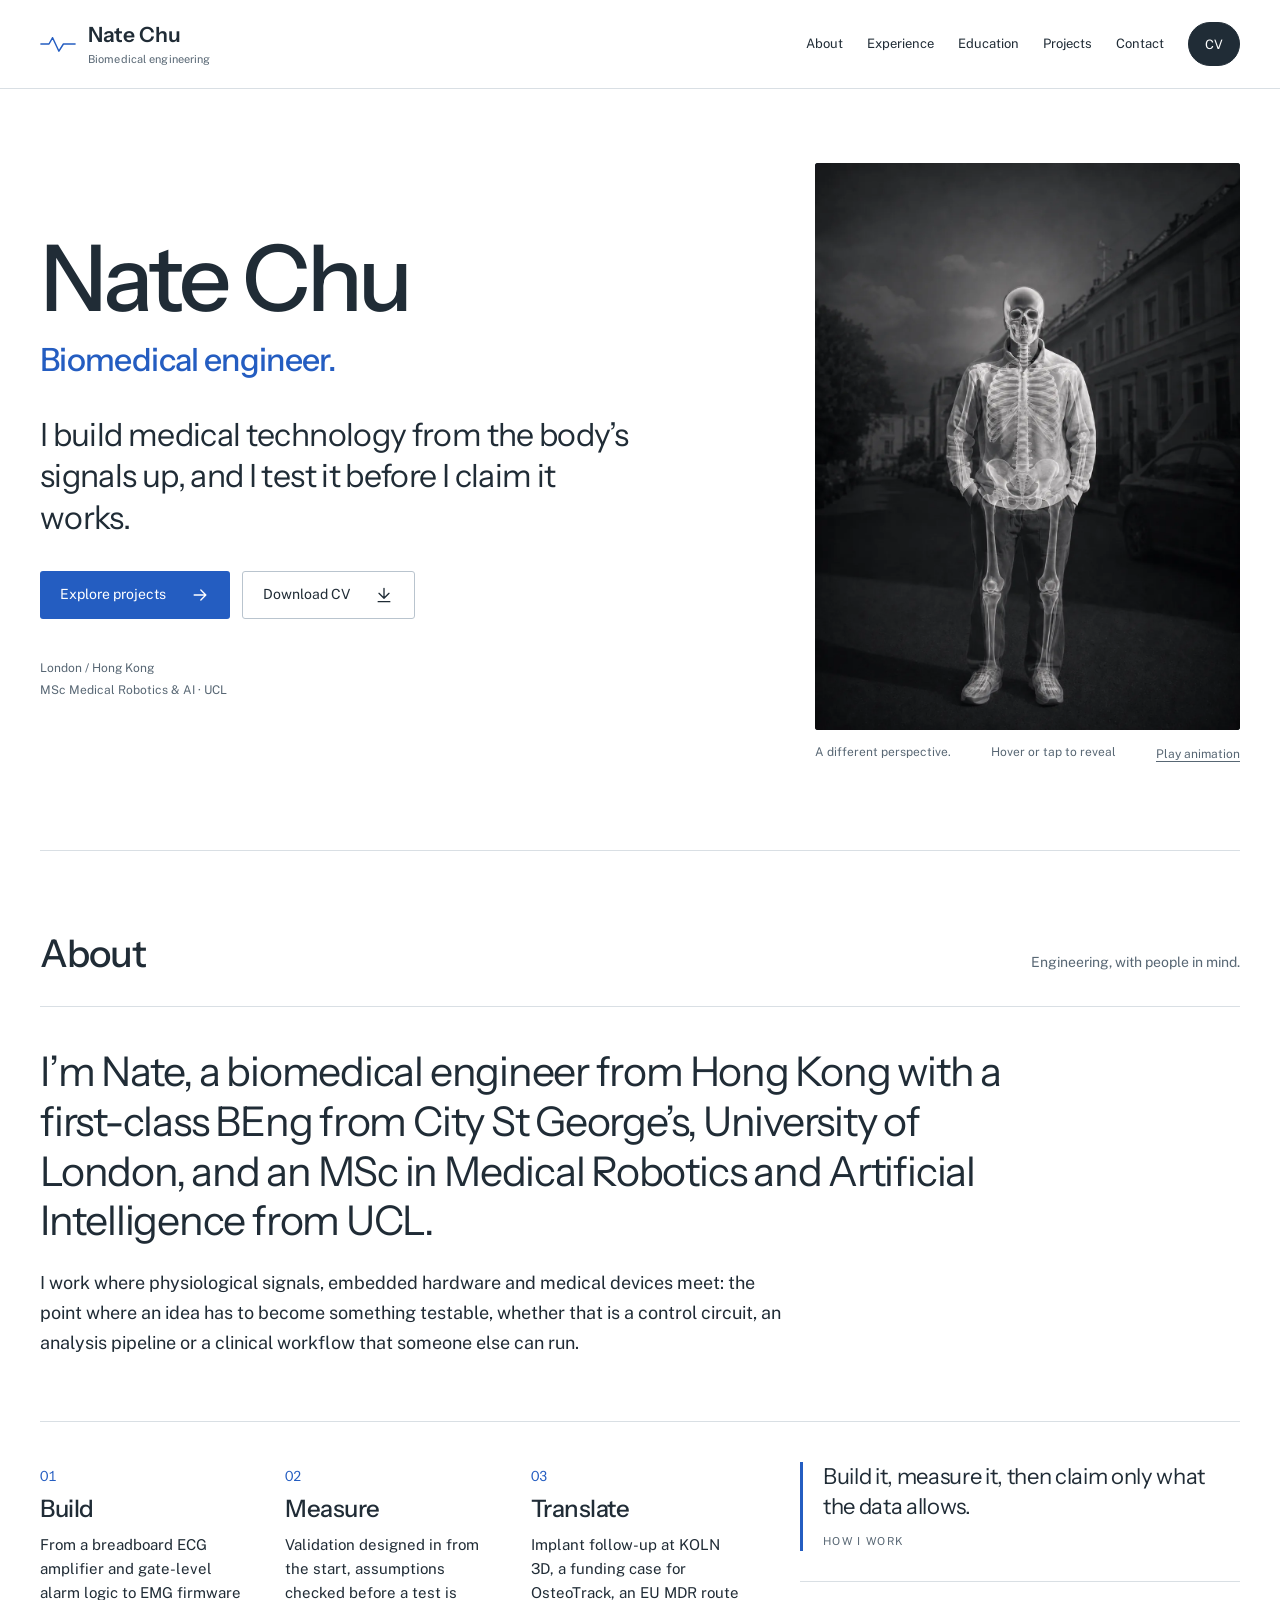
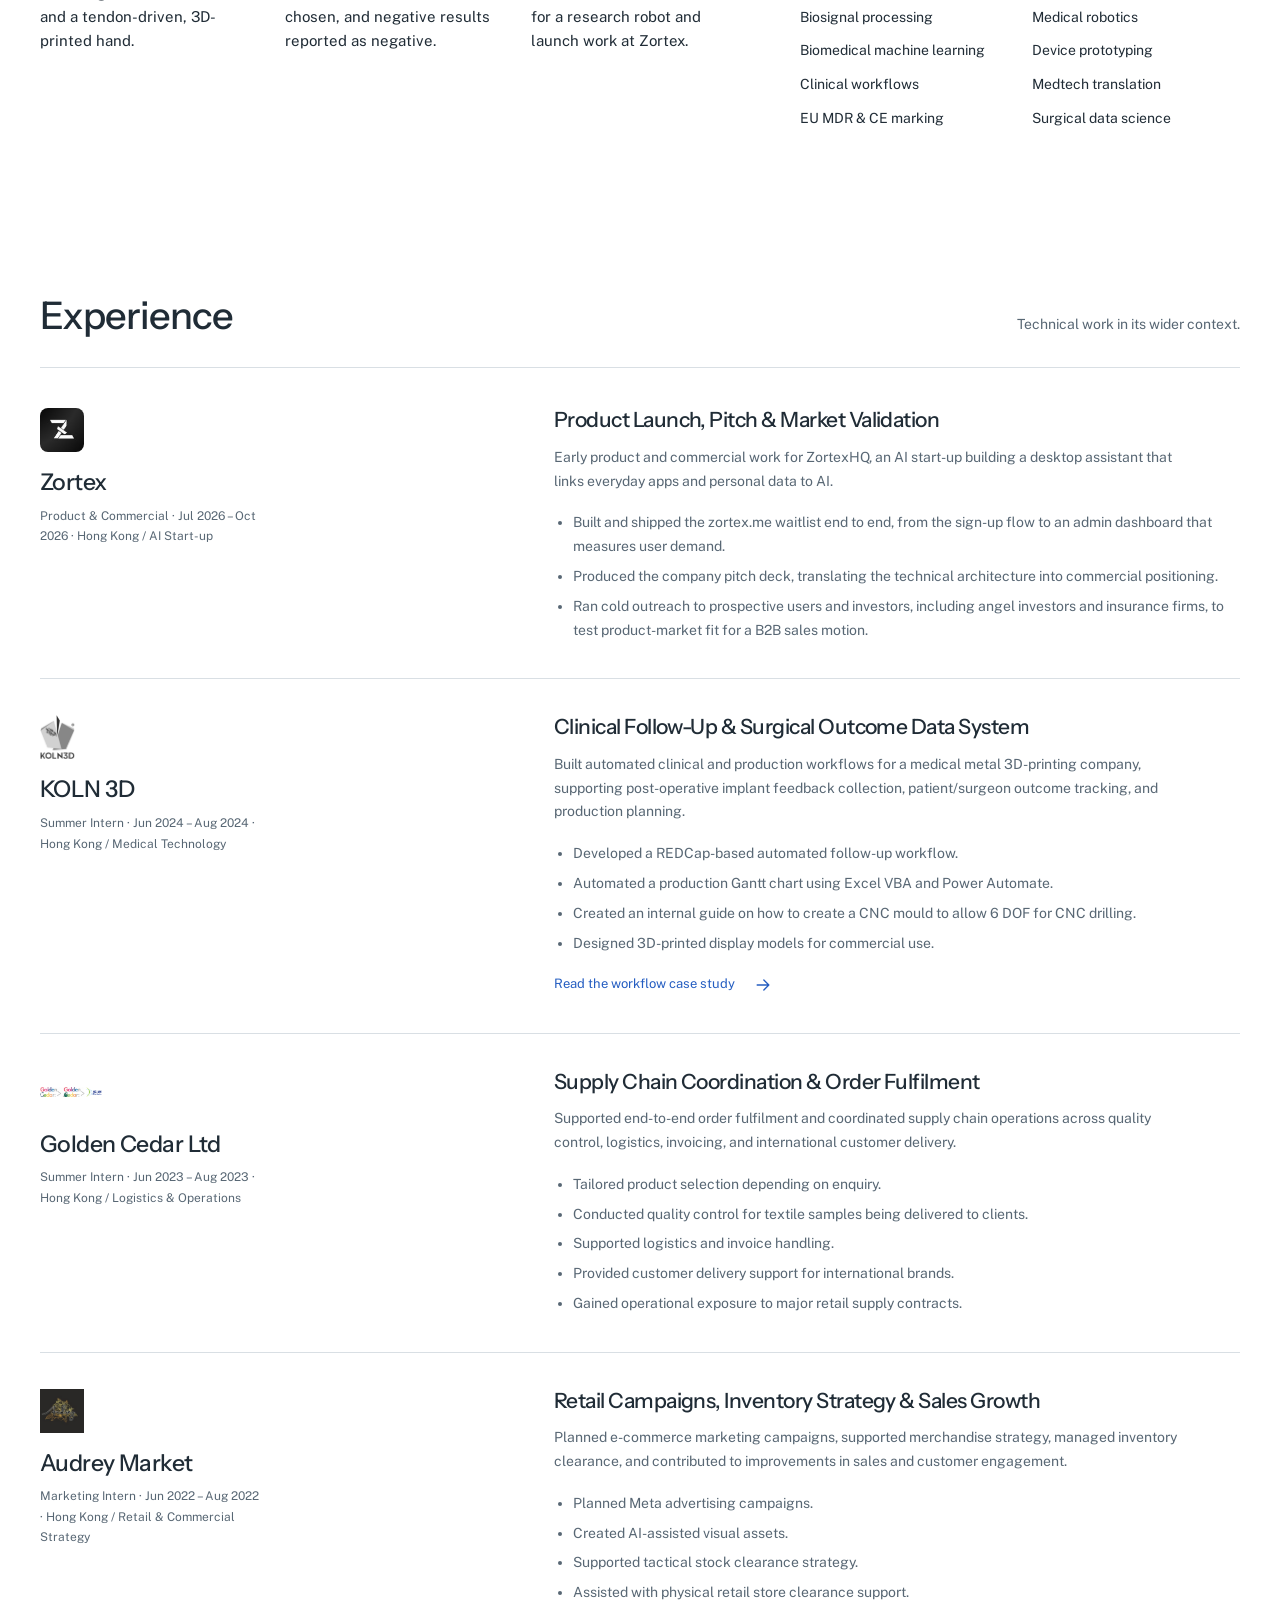
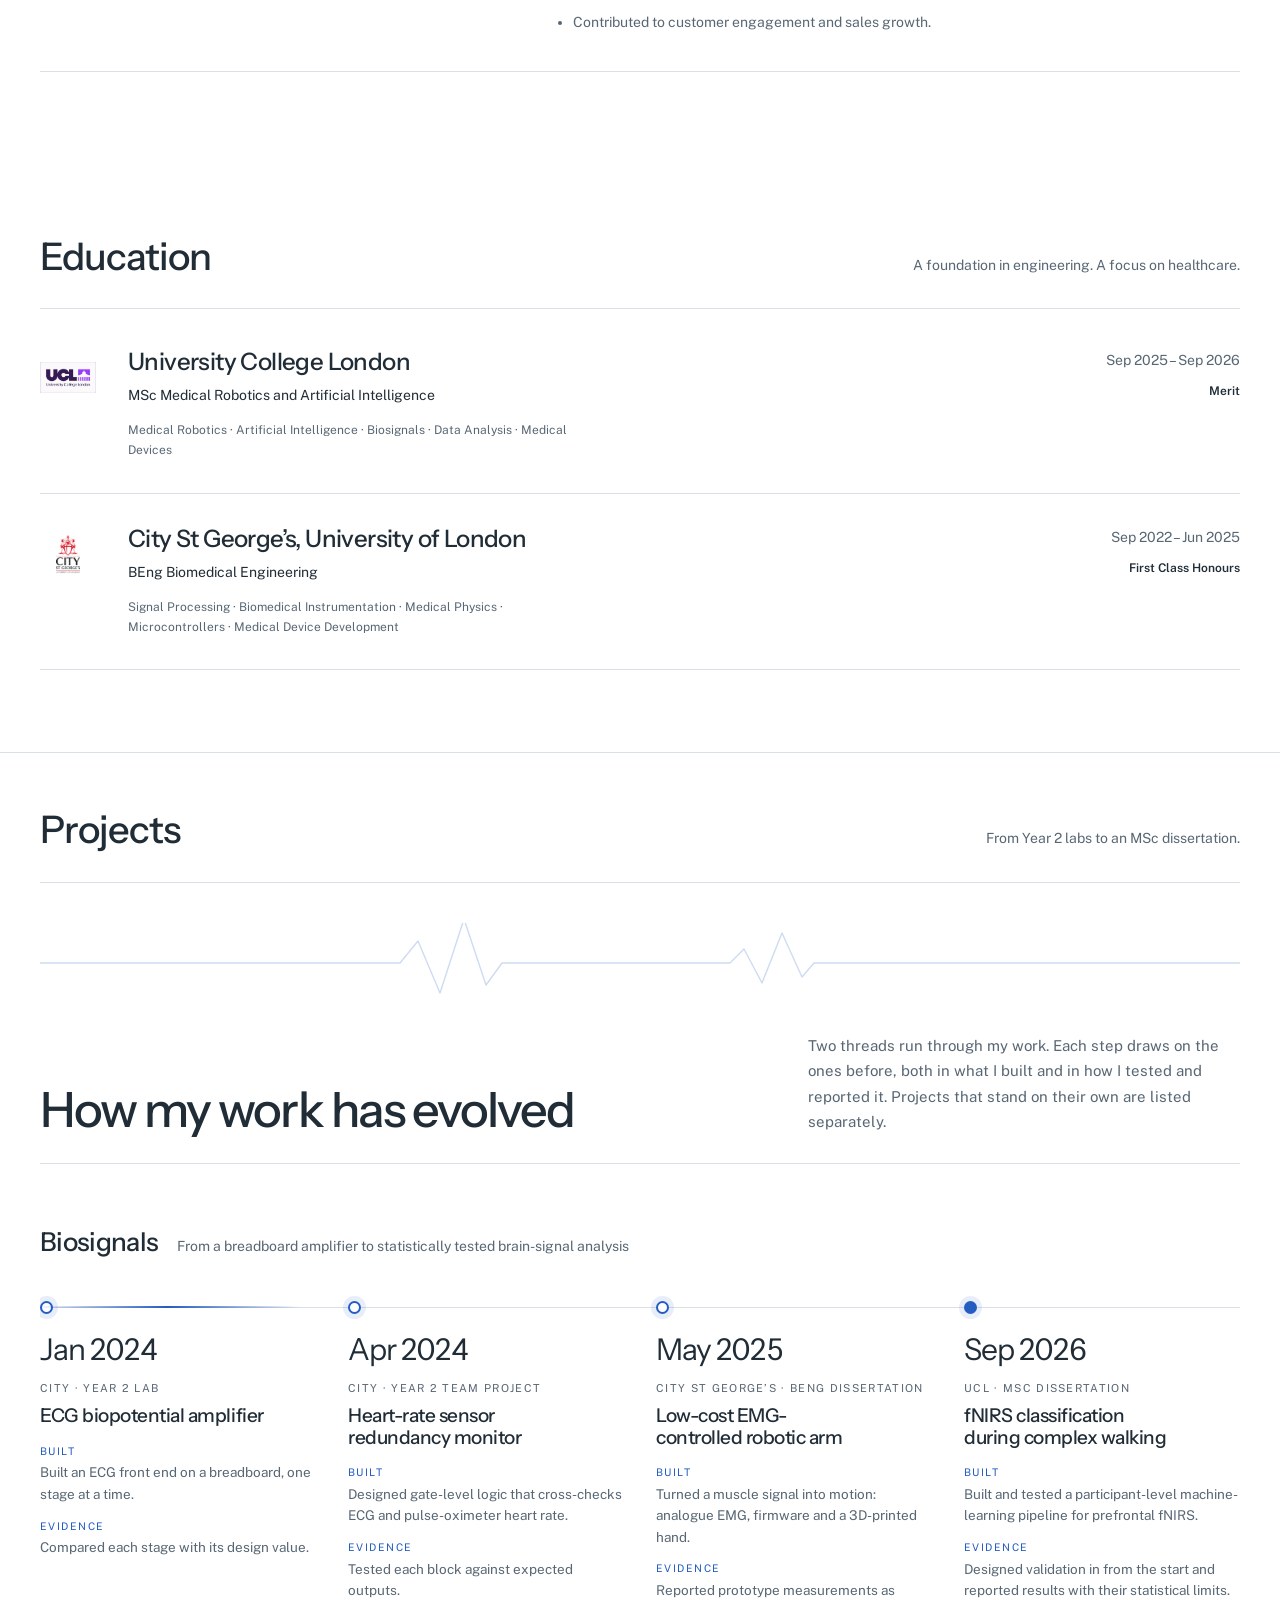
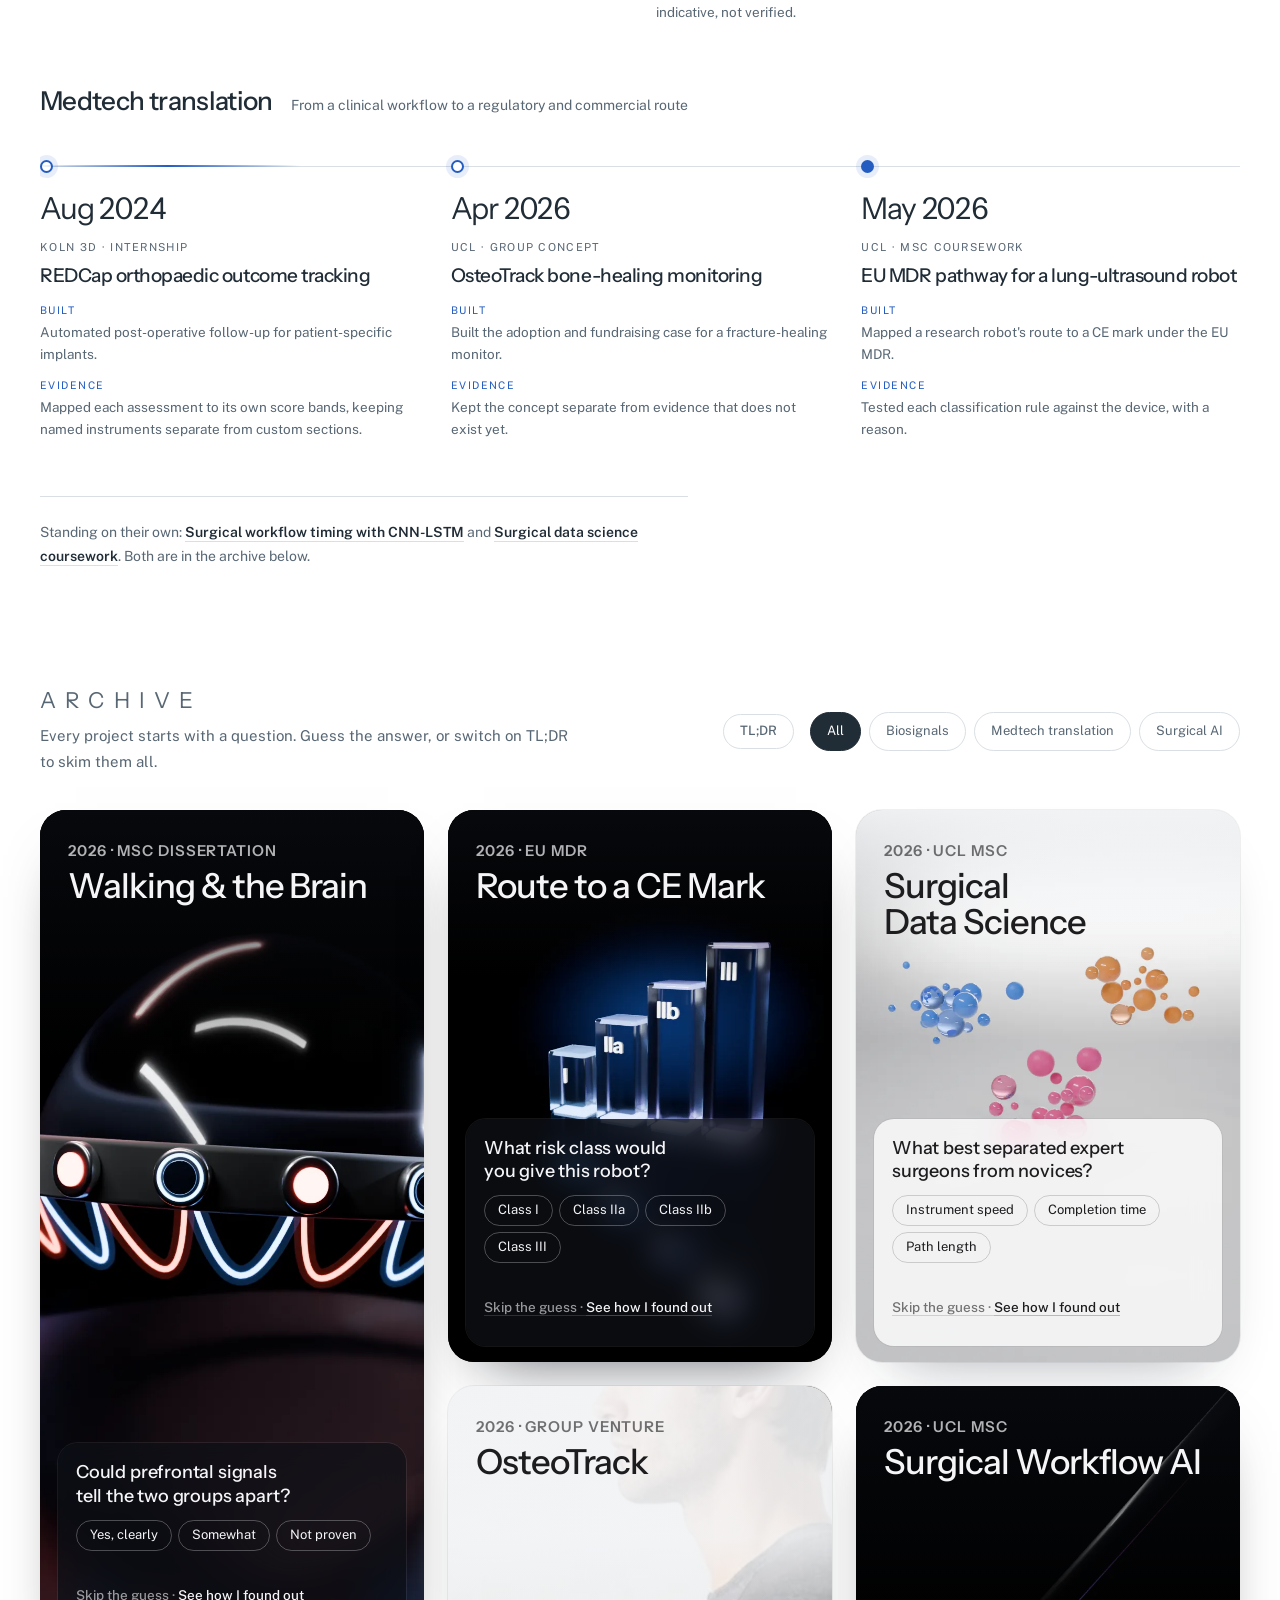
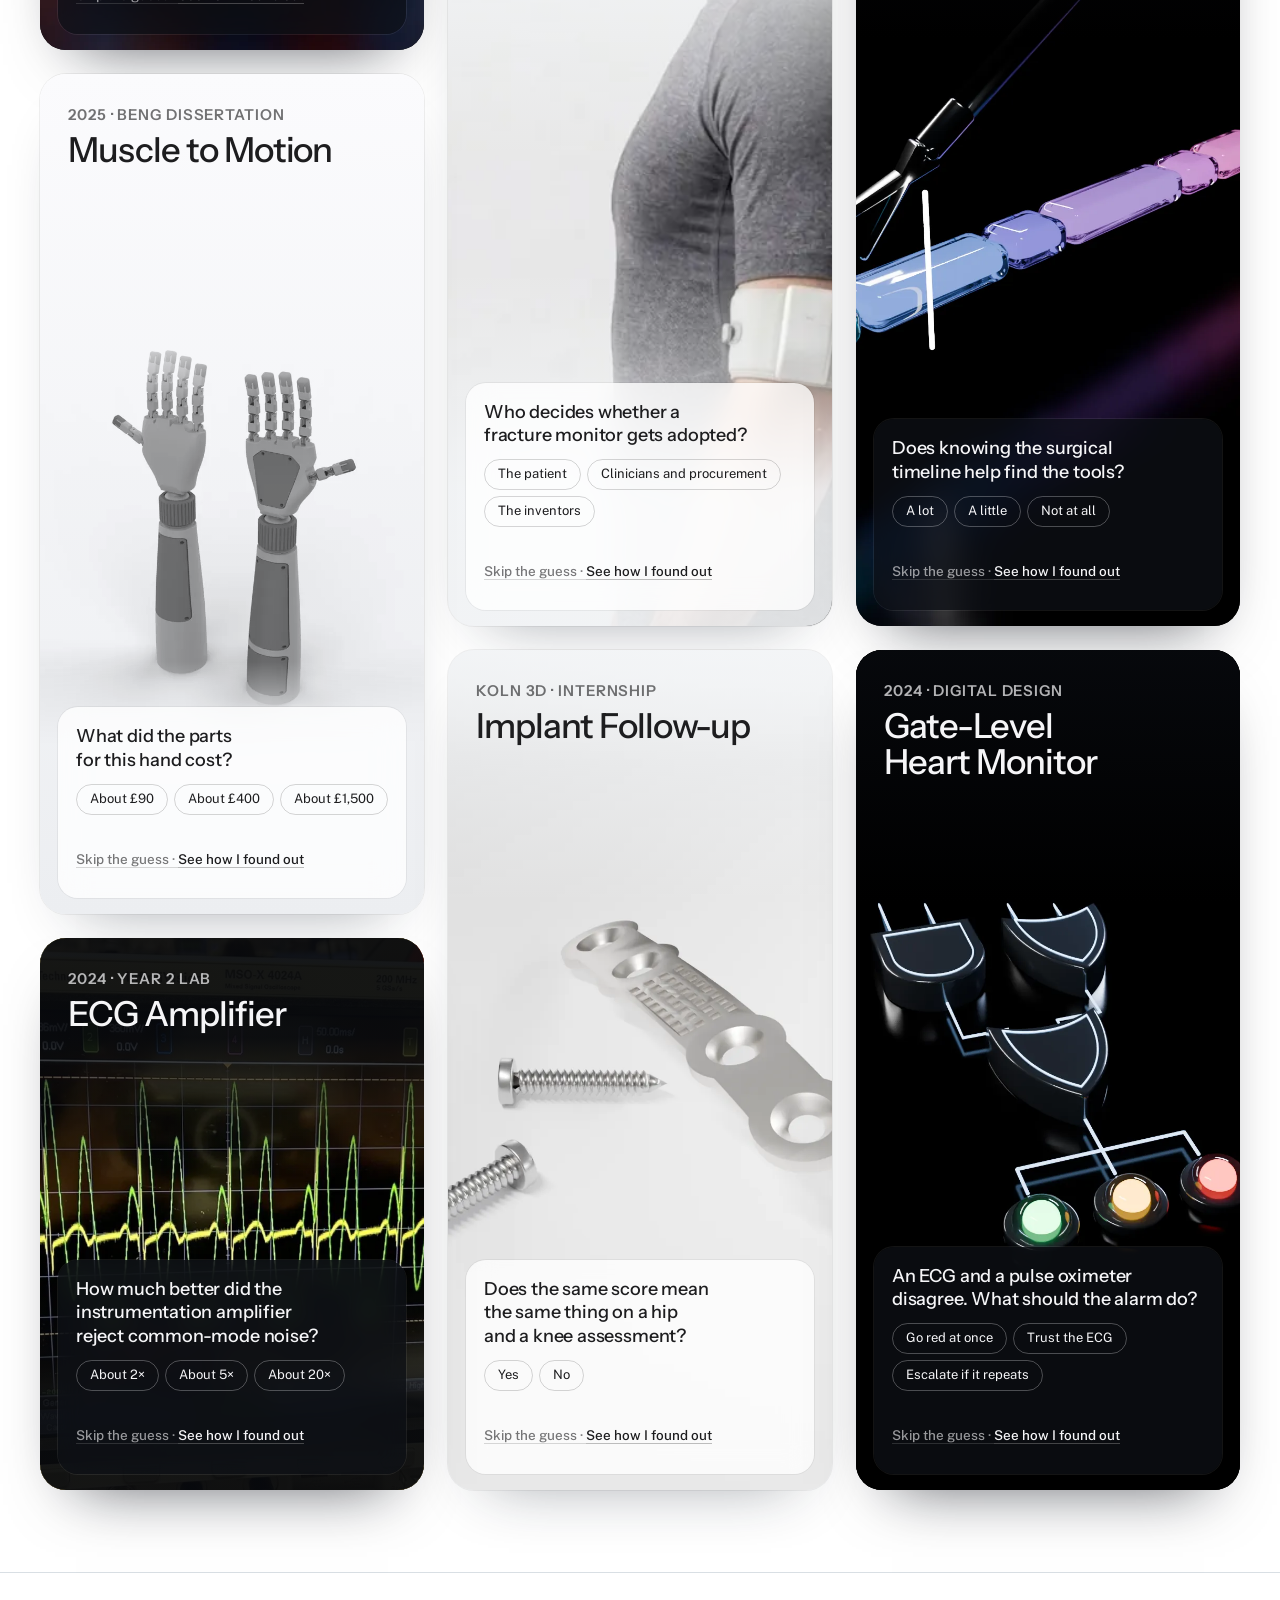
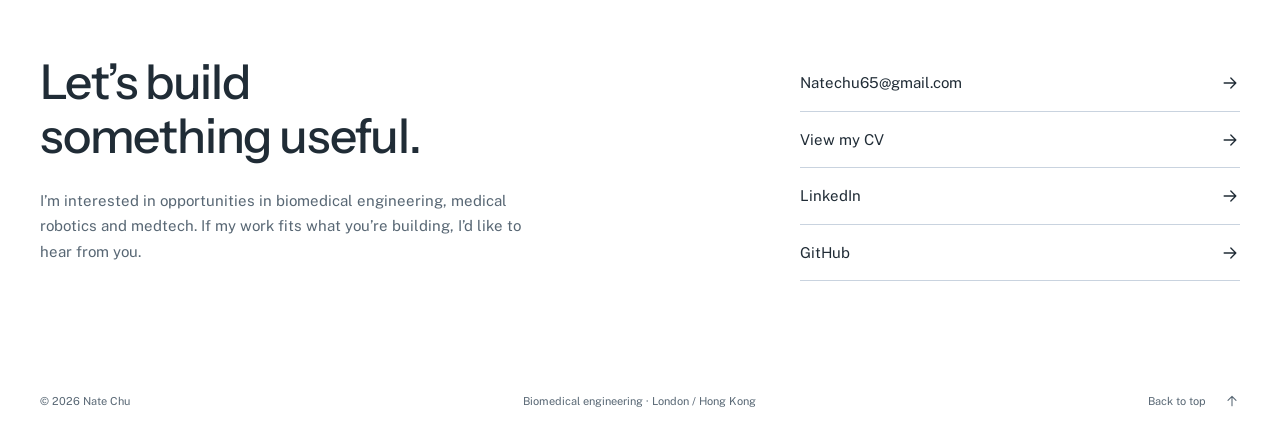
==== commit b8741620: "Add 3D rendered card art and a TL;DR skim mode Six archive cards get Blender-rendered images (symbol" ====
--- a/index.html
+++ b/index.html
@@ -406,15 +406,15 @@
 <li class="thread-step reveal"><span class="thread-node" aria-hidden="true"></span><p class="thread-year">May 2026</p><p class="eyebrow">UCL · MSc coursework</p><h4><a href="projects/ce-marking-lung-ultrasound-robot.html">EU MDR pathway for a lung-ultrasound robot</a></h4><dl><dt>Built</dt><dd>Mapped a research robot&#x27;s route to a CE mark under the EU MDR.</dd><dt>Evidence</dt><dd>Tested each classification rule against the device, with a reason.</dd></dl></li>
 </ol></div>
 <p class="standalone-note">Standing on their own: <a href="projects/surgical-workflow-prediction.html">Surgical workflow timing with CNN-LSTM</a> and <a href="projects/surgical-data-science.html">Surgical data science coursework</a>. Both are in the archive below.</p></div>
-<div class="vault" id="archive"><div class="vault-head"><div><h3 class="spaced">Archive</h3><p class="vault-intro">Every project starts with a question. Guess the answer, then see how I found out. <span class="vault-score" hidden>You have guessed <b>0</b> of 9, <b>0</b> right.</span></p></div><div class="vault-filter" role="group" aria-label="Filter projects"><button type="button" aria-pressed="true" data-filter="all">All</button><button type="button" aria-pressed="false" data-filter="biosignals">Biosignals</button><button type="button" aria-pressed="false" data-filter="translation">Medtech translation</button><button type="button" aria-pressed="false" data-filter="surgical-ai">Surgical AI</button></div></div><div class="vault-grid">
-<article class="vc vc-dark vc-tall vc-art-fnirs reveal" data-thread="biosignals" style="--c3:1;--r3:1;--s3:6;--c2:1;--r2:1;--s2:6"><div class="vc-art"><svg class="vc-svg vc-waves" viewBox="0 0 600 340" preserveAspectRatio="xMidYMid slice" aria-hidden="true"><path class="w0" d="M0 150 Q25 188 50 150 Q75 112 100 150 Q125 188 150 150 Q175 112 200 150 Q225 188 250 150 Q275 112 300 150 Q325 188 350 150 Q375 112 400 150 Q425 188 450 150 Q475 112 500 150 Q525 188 550 150 Q575 112 600 150"/><path class="w1" d="M0 176 Q25 208 50 176 Q75 144 100 176 Q125 208 150 176 Q175 144 200 176 Q225 208 250 176 Q275 144 300 176 Q325 208 350 176 Q375 144 400 176 Q425 208 450 176 Q475 144 500 176 Q525 208 550 176 Q575 144 600 176"/><path class="w2" d="M0 202 Q25 228 50 202 Q75 176 100 202 Q125 228 150 202 Q175 176 200 202 Q225 228 250 202 Q275 176 300 202 Q325 228 350 202 Q375 176 400 202 Q425 228 450 202 Q475 176 500 202 Q525 228 550 202 Q575 176 600 202"/><path class="w3" d="M0 228 Q25 248 50 228 Q75 208 100 228 Q125 248 150 228 Q175 208 200 228 Q225 248 250 228 Q275 208 300 228 Q325 248 350 228 Q375 208 400 228 Q425 248 450 228 Q475 208 500 228 Q525 248 550 228 Q575 208 600 228"/><path class="w4" d="M0 254 Q25 268 50 254 Q75 240 100 254 Q125 268 150 254 Q175 240 200 254 Q225 268 250 254 Q275 240 300 254 Q325 268 350 254 Q375 240 400 254 Q425 268 450 254 Q475 240 500 254 Q525 268 550 254 Q575 240 600 254"/></svg></div><span class="vc-glare" aria-hidden="true"></span><div class="vc-top"><p class="vc-eyebrow">2026 · MSc dissertation</p><h3 id="vc-fnirs-classification"><a class="vc-link" href="projects/fnirs-classification.html">Walking &amp; the Brain</a></h3></div><div class="vc-quiz"><p class="vc-q">Could prefrontal brain signals (fNIRS) tell autistic and neurotypical adults apart during walking tasks?</p><div class="vc-opts" role="group" aria-label="Your guess"><button type="button" class="vc-opt" data-correct="false">Yes, clearly</button><button type="button" class="vc-opt" data-correct="false">Somewhat</button><button type="button" class="vc-opt" data-correct="true">Not proven</button></div><div class="vc-reveal" aria-live="polite"><p><span class="vc-verdict"></span>Not proven. The best model reached 61.9% balanced accuracy, but selection-adjusted testing did not show it beat chance.</p></div><a class="vc-btn" href="projects/fnirs-classification.html" aria-describedby="vc-fnirs-classification">See how I found out</a></div></article>
-<article class="vc vc-dark vc-reg vc-art-ce reveal" data-thread="translation" style="--c3:2;--r3:1;--s3:4;--c2:2;--r2:1;--s2:4"><div class="vc-art"><ol class="vc-classes" aria-hidden="true"><li class="is-answer">I</li><li>IIa</li><li>IIb</li><li>III</li></ol></div><span class="vc-glare" aria-hidden="true"></span><div class="vc-top"><p class="vc-eyebrow">2026 · EU MDR</p><h3 id="vc-ce-marking-lung-ultrasound-robot"><a class="vc-link" href="projects/ce-marking-lung-ultrasound-robot.html">Route to a CE Mark</a></h3></div><div class="vc-quiz"><p class="vc-q">A medical device that only touches intact skin is called non-invasive. Which EU risk class does it start in?</p><div class="vc-opts" role="group" aria-label="Your guess"><button type="button" class="vc-opt" data-correct="true">Class I</button><button type="button" class="vc-opt" data-correct="false">Class IIa</button><button type="button" class="vc-opt" data-correct="false">Class IIb</button><button type="button" class="vc-opt" data-correct="false">Class III</button></div><div class="vc-reveal" aria-live="polite"><p><span class="vc-verdict"></span>Class I, the lowest. Under EU rules (MDR Annex VIII, Rule 1), non-invasive devices start there, but a more specific rule can move them up. The lung-ultrasound robot I assessed is non-invasive too, yet as an active device used for diagnosis it becomes Class IIa under Rule 10.</p></div><a class="vc-btn" href="projects/ce-marking-lung-ultrasound-robot.html" aria-describedby="vc-ce-marking-lung-ultrasound-robot">See how I found out</a></div></article>
-<article class="vc vc-light vc-reg vc-art-sds reveal" data-thread="surgical-ai" style="--c3:3;--r3:1;--s3:4;--c2:2;--r2:5;--s2:4"><div class="vc-art"><ol class="vc-sds" aria-hidden="true"><li style="--i:0"><span>01</span><strong>Ultrasound</strong><em>image quality</em></li><li style="--i:1"><span>02</span><strong>Skill + CT</strong><em>classification</em></li><li style="--i:2"><span>03</span><strong>ECG beats</strong><em>clustering</em></li></ol></div><span class="vc-glare" aria-hidden="true"></span><div class="vc-top"><p class="vc-eyebrow">2026 · UCL MSc</p><h3 id="vc-surgical-data-science"><a class="vc-link" href="projects/surgical-data-science.html">Surgical Data Science</a></h3></div><div class="vc-quiz"><p class="vc-q">What best separated expert surgeons from novices?</p><div class="vc-opts" role="group" aria-label="Your guess"><button type="button" class="vc-opt" data-correct="false">Instrument speed</button><button type="button" class="vc-opt" data-correct="true">Completion time</button><button type="button" class="vc-opt" data-correct="false">Path length</button></div><div class="vc-reveal" aria-live="polite"><p><span class="vc-verdict"></span>Completion time. Experts averaged 86.5 s on the suturing task; novices averaged 141.2 s.</p></div><a class="vc-btn" href="projects/surgical-data-science.html" aria-describedby="vc-surgical-data-science">See how I found out</a></div></article>
-<article class="vc vc-light vc-tall vc-art-photo reveal" data-thread="translation" style="--c3:2;--r3:5;--s3:6;--c2:1;--r2:7;--s2:6"><div class="vc-art"><img class="vc-img vc-photo" src="images/cards/bone-healing-monitoring-device.webp" alt="" loading="lazy" width="640" height="420" style="object-position:40% 50%"></div><span class="vc-glare" aria-hidden="true"></span><div class="vc-top"><p class="vc-eyebrow">2026 · Group venture</p><h3 id="vc-bone-healing-monitoring-device"><a class="vc-link" href="projects/bone-healing-monitoring-device.html">OsteoTrack</a></h3></div><div class="vc-quiz"><p class="vc-q">Who decides whether a hospital adopts a new medical device?</p><div class="vc-opts" role="group" aria-label="Your guess"><button type="button" class="vc-opt" data-correct="false">The patient</button><button type="button" class="vc-opt" data-correct="true">Clinicians and procurement</button><button type="button" class="vc-opt" data-correct="false">The inventors</button></div><div class="vc-reveal" aria-live="polite"><p><span class="vc-verdict"></span>Clinicians and procurement teams. Patients benefit, but the clinicians who use a device and the teams who buy it decide. For OsteoTrack, our fracture-monitoring concept, that meant pitching to clinicians, fracture-clinic leads and procurement.</p></div><a class="vc-btn" href="projects/bone-healing-monitoring-device.html" aria-describedby="vc-bone-healing-monitoring-device">See how I found out</a></div></article>
-<article class="vc vc-dark vc-tall vc-art-workflow reveal" data-thread="surgical-ai" style="--c3:3;--r3:5;--s3:6;--c2:2;--r2:9;--s2:6"><div class="vc-art"><div class="vc-flow" aria-hidden="true"><div class="vc-flow-frame"><i></i><i></i><i></i></div><div class="vc-flow-bar"><span style="--w:8;--i:0"></span><span style="--w:22;--i:1"></span><span style="--w:10;--i:2"></span><span style="--w:26;--i:3"></span><span style="--w:9;--i:4"></span><span style="--w:15;--i:5"></span><span style="--w:10;--i:6"></span><b class="vc-playhead"></b></div><p>Phase 1 … 7 · time remaining ?</p></div></div><span class="vc-glare" aria-hidden="true"></span><div class="vc-top"><p class="vc-eyebrow">2026 · UCL MSc</p><h3 id="vc-surgical-workflow-prediction"><a class="vc-link" href="projects/surgical-workflow-prediction.html">Surgical Workflow AI</a></h3></div><div class="vc-quiz"><p class="vc-q">Can a neural network watch keyhole surgery and predict how long the current step has left?</p><div class="vc-opts" role="group" aria-label="Your guess"><button type="button" class="vc-opt" data-correct="false">Yes, to the second</button><button type="button" class="vc-opt" data-correct="true">Roughly, within minutes</button><button type="button" class="vc-opt" data-correct="false">No, it can&#x27;t</button></div><div class="vc-reveal" aria-live="polite"><p><span class="vc-verdict"></span>Roughly. Watching the last 60 seconds of video, my model was off by about 3.6 minutes on average (216 s) and within a minute 29% of the time. Giving it twice as much history did not help (263 s).</p></div><a class="vc-btn" href="projects/surgical-workflow-prediction.html" aria-describedby="vc-surgical-workflow-prediction">See how I found out</a></div></article>
-<article class="vc vc-light vc-tall vc-art-product reveal" data-thread="biosignals" style="--c3:1;--r3:7;--s3:6;--c2:1;--r2:13;--s2:6"><div class="vc-art"><img class="vc-img vc-product" src="images/cards/emg-controlled-robotic-arm.webp" alt="" loading="lazy" width="640" height="420"></div><span class="vc-glare" aria-hidden="true"></span><div class="vc-top"><p class="vc-eyebrow">2025 · BEng dissertation</p><h3 id="vc-emg-controlled-robotic-arm"><a class="vc-link" href="projects/emg-controlled-robotic-arm.html">Muscle to Motion</a></h3></div><div class="vc-quiz"><p class="vc-q">What is the most common signal used to control a powered prosthetic arm?</p><div class="vc-opts" role="group" aria-label="Your guess"><button type="button" class="vc-opt" data-correct="false">Brain waves (EEG)</button><button type="button" class="vc-opt" data-correct="true">Muscle signals (EMG)</button><button type="button" class="vc-opt" data-correct="false">Heart rhythm (ECG)</button></div><div class="vc-reveal" aria-live="polite"><p><span class="vc-verdict"></span>Muscle signals (EMG). Electrodes on the skin pick up the electrical activity of muscles as they contract. My hand did the same: it amplified and smoothed that signal into an open or close command, for about £91 in parts.</p></div><a class="vc-btn" href="projects/emg-controlled-robotic-arm.html" aria-describedby="vc-emg-controlled-robotic-arm">See how I found out</a></div></article>
-<article class="vc vc-light vc-tall vc-art-logo reveal" data-thread="translation" style="--c3:2;--r3:11;--s3:6;--c2:2;--r2:15;--s2:6"><div class="vc-art"><img class="vc-img vc-logo" src="images/cards/redcap-feedback-workflow.webp" alt="" loading="lazy" width="640" height="420"><ol class="vc-steps" aria-hidden="true"><li style="--i:0">Implant</li><li style="--i:1">Region</li><li style="--i:2">Assessment</li><li style="--i:3">Score bands</li><li style="--i:4">Follow-up</li></ol></div><span class="vc-glare" aria-hidden="true"></span><div class="vc-top"><p class="vc-eyebrow">KOLN 3D · Internship</p><h3 id="vc-redcap-feedback-workflow"><a class="vc-link" href="projects/redcap-feedback-workflow.html">Implant Follow-up</a></h3></div><div class="vc-quiz"><p class="vc-q">Does the same score mean the same thing on a hip and a knee assessment?</p><div class="vc-opts" role="group" aria-label="Your guess"><button type="button" class="vc-opt" data-correct="false">Yes</button><button type="button" class="vc-opt" data-correct="true">No</button></div><div class="vc-reveal" aria-live="polite"><p><span class="vc-verdict"></span>No. Each instrument has its own score bands, so I mapped every assessment separately.</p></div><a class="vc-btn" href="projects/redcap-feedback-workflow.html" aria-describedby="vc-redcap-feedback-workflow">See how I found out</a></div></article>
-<article class="vc vc-dark vc-tall vc-art-circuit reveal" data-thread="biosignals" style="--c3:3;--r3:11;--s3:6;--c2:1;--r2:19;--s2:6"><div class="vc-art"><img class="vc-img vc-circuit" src="images/cards/heart-rate-monitor.webp" alt="" loading="lazy" width="640" height="420"></div><span class="vc-glare" aria-hidden="true"></span><div class="vc-top"><p class="vc-eyebrow">2024 · Digital design</p><h3 id="vc-heart-rate-monitor"><a class="vc-link" href="projects/heart-rate-monitor.html">Gate-Level Heart Monitor</a></h3></div><div class="vc-quiz"><p class="vc-q">Flip the inputs and try each gate. Which one lights up only when A and B disagree?</p><div class="vc-gates" role="group" aria-label="Logic gate sandbox"><div class="vc-ins"><button type="button" class="vc-in" aria-pressed="false">A <b>0</b></button><button type="button" class="vc-in" aria-pressed="false">B <b>0</b></button></div><span class="vc-wire" aria-hidden="true"></span><button type="button" class="vc-gate" aria-label="Gate: AND. Click to change.">AND</button><span class="vc-wire" aria-hidden="true"></span><output class="vc-lamp" aria-live="polite"><i aria-hidden="true"></i><span>Out <b>0</b></span></output><p class="vc-gate-hint">Tap A, B and the gate to try it</p></div><div class="vc-opts" role="group" aria-label="Your guess"><button type="button" class="vc-opt" data-correct="false">AND</button><button type="button" class="vc-opt" data-correct="false">OR</button><button type="button" class="vc-opt" data-correct="true">XOR</button><button type="button" class="vc-opt" data-correct="false">NOR</button></div><div class="vc-reveal" aria-live="polite"><p><span class="vc-verdict"></span>XOR, short for exclusive OR: it outputs 1 only when its inputs differ. My heart monitor asked the same of two 8-bit heart-rate readings, using XOR gates inside a gate-level subtractor to measure how far the ECG and pulse oximeter disagreed.</p></div><a class="vc-btn" href="projects/heart-rate-monitor.html" aria-describedby="vc-heart-rate-monitor">See how I found out</a></div></article>
+<div class="vault" id="archive"><div class="vault-head"><div><h3 class="spaced">Archive</h3><p class="vault-intro">Every project starts with a question. Guess the answer, or switch on TL;DR to skim them all. <span class="vault-score" hidden>You have guessed <b>0</b> of 9, <b>0</b> right.</span></p></div><div class="vault-tools"><button type="button" class="vault-tldr" aria-pressed="false" title="Show every answer without guessing">TL;DR</button><div class="vault-filter" role="group" aria-label="Filter projects"><button type="button" aria-pressed="true" data-filter="all">All</button><button type="button" aria-pressed="false" data-filter="biosignals">Biosignals</button><button type="button" aria-pressed="false" data-filter="translation">Medtech translation</button><button type="button" aria-pressed="false" data-filter="surgical-ai">Surgical AI</button></div></div></div><div class="vault-grid">
+<article class="vc vc-dark vc-tall vc-art-render reveal" data-thread="biosignals" style="--c3:1;--r3:1;--s3:6;--c2:1;--r2:1;--s2:6"><div class="vc-art"><img class="vc-img vc-render" src="images/cards/fnirs-classification.webp" alt="" loading="lazy" width="640" height="420"></div><span class="vc-glare" aria-hidden="true"></span><div class="vc-top"><p class="vc-eyebrow">2026 · MSc dissertation</p><h3 id="vc-fnirs-classification"><a class="vc-link" href="projects/fnirs-classification.html">Walking &amp; the Brain</a></h3></div><div class="vc-quiz"><p class="vc-q">Could prefrontal signals tell the two groups apart?</p><div class="vc-opts" role="group" aria-label="Your guess"><button type="button" class="vc-opt" data-correct="false">Yes, clearly</button><button type="button" class="vc-opt" data-correct="false">Somewhat</button><button type="button" class="vc-opt" data-correct="true">Not proven</button></div><div class="vc-reveal" aria-live="polite"><p><span class="vc-verdict"></span>Not proven. The best model reached 61.9% balanced accuracy, but selection-adjusted testing did not show it beat chance.</p></div><a class="vc-btn" href="projects/fnirs-classification.html" aria-describedby="vc-fnirs-classification">See how I found out</a></div></article>
+<article class="vc vc-dark vc-reg vc-art-render reveal" data-thread="translation" style="--c3:2;--r3:1;--s3:4;--c2:2;--r2:1;--s2:4"><div class="vc-art"><img class="vc-img vc-render" src="images/cards/ce-marking-lung-ultrasound-robot.webp" alt="" loading="lazy" width="640" height="420"></div><span class="vc-glare" aria-hidden="true"></span><div class="vc-top"><p class="vc-eyebrow">2026 · EU MDR</p><h3 id="vc-ce-marking-lung-ultrasound-robot"><a class="vc-link" href="projects/ce-marking-lung-ultrasound-robot.html">Route to a CE Mark</a></h3></div><div class="vc-quiz"><p class="vc-q">What risk class would you give this robot?</p><div class="vc-opts" role="group" aria-label="Your guess"><button type="button" class="vc-opt" data-correct="false">Class I</button><button type="button" class="vc-opt" data-correct="true">Class IIa</button><button type="button" class="vc-opt" data-correct="false">Class IIb</button><button type="button" class="vc-opt" data-correct="false">Class III</button></div><div class="vc-reveal" aria-live="polite"><p><span class="vc-verdict"></span>Class IIa, under Annex VIII Rule 10, because it is an active device used for diagnosis.</p></div><a class="vc-btn" href="projects/ce-marking-lung-ultrasound-robot.html" aria-describedby="vc-ce-marking-lung-ultrasound-robot">See how I found out</a></div></article>
+<article class="vc vc-light vc-reg vc-art-render reveal" data-thread="surgical-ai" style="--c3:3;--r3:1;--s3:4;--c2:2;--r2:5;--s2:4"><div class="vc-art"><img class="vc-img vc-render" src="images/cards/surgical-data-science.webp" alt="" loading="lazy" width="640" height="420"></div><span class="vc-glare" aria-hidden="true"></span><div class="vc-top"><p class="vc-eyebrow">2026 · UCL MSc</p><h3 id="vc-surgical-data-science"><a class="vc-link" href="projects/surgical-data-science.html">Surgical Data Science</a></h3></div><div class="vc-quiz"><p class="vc-q">What best separated expert surgeons from novices?</p><div class="vc-opts" role="group" aria-label="Your guess"><button type="button" class="vc-opt" data-correct="false">Instrument speed</button><button type="button" class="vc-opt" data-correct="true">Completion time</button><button type="button" class="vc-opt" data-correct="false">Path length</button></div><div class="vc-reveal" aria-live="polite"><p><span class="vc-verdict"></span>Completion time. Experts averaged 86.5 s on the suturing task; novices averaged 141.2 s.</p></div><a class="vc-btn" href="projects/surgical-data-science.html" aria-describedby="vc-surgical-data-science">See how I found out</a></div></article>
+<article class="vc vc-light vc-tall vc-art-photo reveal" data-thread="translation" style="--c3:2;--r3:5;--s3:6;--c2:1;--r2:7;--s2:6"><div class="vc-art"><img class="vc-img vc-photo" src="images/cards/bone-healing-monitoring-device.webp" alt="" loading="lazy" width="640" height="420" style="object-position:40% 50%"></div><span class="vc-glare" aria-hidden="true"></span><div class="vc-top"><p class="vc-eyebrow">2026 · Group venture</p><h3 id="vc-bone-healing-monitoring-device"><a class="vc-link" href="projects/bone-healing-monitoring-device.html">OsteoTrack</a></h3></div><div class="vc-quiz"><p class="vc-q">Who decides whether a fracture monitor gets adopted?</p><div class="vc-opts" role="group" aria-label="Your guess"><button type="button" class="vc-opt" data-correct="false">The patient</button><button type="button" class="vc-opt" data-correct="true">Clinicians and procurement</button><button type="button" class="vc-opt" data-correct="false">The inventors</button></div><div class="vc-reveal" aria-live="polite"><p><span class="vc-verdict"></span>Clinicians, fracture-clinic leads and procurement teams. Patients benefit, but those groups decide, so we pitched to them.</p></div><a class="vc-btn" href="projects/bone-healing-monitoring-device.html" aria-describedby="vc-bone-healing-monitoring-device">See how I found out</a></div></article>
+<article class="vc vc-dark vc-tall vc-art-render reveal" data-thread="surgical-ai" style="--c3:3;--r3:5;--s3:6;--c2:2;--r2:9;--s2:6"><div class="vc-art"><img class="vc-img vc-render" src="images/cards/surgical-workflow-prediction.webp" alt="" loading="lazy" width="640" height="420"></div><span class="vc-glare" aria-hidden="true"></span><div class="vc-top"><p class="vc-eyebrow">2026 · UCL MSc</p><h3 id="vc-surgical-workflow-prediction"><a class="vc-link" href="projects/surgical-workflow-prediction.html">Surgical Workflow AI</a></h3></div><div class="vc-quiz"><p class="vc-q">Does knowing the surgical timeline help find the tools?</p><div class="vc-opts" role="group" aria-label="Your guess"><button type="button" class="vc-opt" data-correct="false">A lot</button><button type="button" class="vc-opt" data-correct="true">A little</button><button type="button" class="vc-opt" data-correct="false">Not at all</button></div><div class="vc-reveal" aria-live="polite"><p><span class="vc-verdict"></span>A little. Tool-detection mAP rose from 0.910 to 0.918, but with p = 0.11 the gain was not significant.</p></div><a class="vc-btn" href="projects/surgical-workflow-prediction.html" aria-describedby="vc-surgical-workflow-prediction">See how I found out</a></div></article>
+<article class="vc vc-light vc-tall vc-art-product reveal" data-thread="biosignals" style="--c3:1;--r3:7;--s3:6;--c2:1;--r2:13;--s2:6"><div class="vc-art"><img class="vc-img vc-product" src="images/cards/emg-controlled-robotic-arm.webp" alt="" loading="lazy" width="640" height="420"></div><span class="vc-glare" aria-hidden="true"></span><div class="vc-top"><p class="vc-eyebrow">2025 · BEng dissertation</p><h3 id="vc-emg-controlled-robotic-arm"><a class="vc-link" href="projects/emg-controlled-robotic-arm.html">Muscle to Motion</a></h3></div><div class="vc-quiz"><p class="vc-q">What did the parts for this hand cost?</p><div class="vc-opts" role="group" aria-label="Your guess"><button type="button" class="vc-opt" data-correct="true">About £90</button><button type="button" class="vc-opt" data-correct="false">About £400</button><button type="button" class="vc-opt" data-correct="false">About £1,500</button></div><div class="vc-reveal" aria-live="polite"><p><span class="vc-verdict"></span>About £91 in parts, with around 6 N of combined fingertip force in simple scale tests.</p></div><a class="vc-btn" href="projects/emg-controlled-robotic-arm.html" aria-describedby="vc-emg-controlled-robotic-arm">See how I found out</a></div></article>
+<article class="vc vc-light vc-tall vc-art-render reveal" data-thread="translation" style="--c3:2;--r3:11;--s3:6;--c2:2;--r2:15;--s2:6"><div class="vc-art"><img class="vc-img vc-render" src="images/cards/redcap-feedback-workflow.webp" alt="" loading="lazy" width="640" height="420" style="object-position:58% 50%"></div><span class="vc-glare" aria-hidden="true"></span><div class="vc-top"><p class="vc-eyebrow">KOLN 3D · Internship</p><h3 id="vc-redcap-feedback-workflow"><a class="vc-link" href="projects/redcap-feedback-workflow.html">Implant Follow-up</a></h3></div><div class="vc-quiz"><p class="vc-q">Does the same score mean the same thing on a hip and a knee assessment?</p><div class="vc-opts" role="group" aria-label="Your guess"><button type="button" class="vc-opt" data-correct="false">Yes</button><button type="button" class="vc-opt" data-correct="true">No</button></div><div class="vc-reveal" aria-live="polite"><p><span class="vc-verdict"></span>No. Each instrument has its own score bands, so I mapped every assessment separately.</p></div><a class="vc-btn" href="projects/redcap-feedback-workflow.html" aria-describedby="vc-redcap-feedback-workflow">See how I found out</a></div></article>
+<article class="vc vc-dark vc-tall vc-art-render reveal" data-thread="biosignals" style="--c3:3;--r3:11;--s3:6;--c2:1;--r2:19;--s2:6"><div class="vc-art"><img class="vc-img vc-render" src="images/cards/heart-rate-monitor.webp" alt="" loading="lazy" width="640" height="420" style="object-position:64% 50%"></div><span class="vc-glare" aria-hidden="true"></span><div class="vc-top"><p class="vc-eyebrow">2024 · Digital design</p><h3 id="vc-heart-rate-monitor"><a class="vc-link" href="projects/heart-rate-monitor.html">Gate-Level Heart Monitor</a></h3></div><div class="vc-quiz"><p class="vc-q">An ECG and a pulse oximeter disagree. What should the alarm do?</p><div class="vc-opts" role="group" aria-label="Your guess"><button type="button" class="vc-opt" data-correct="false">Go red at once</button><button type="button" class="vc-opt" data-correct="false">Trust the ECG</button><button type="button" class="vc-opt" data-correct="true">Escalate if it repeats</button></div><div class="vc-reveal" aria-live="polite"><p><span class="vc-verdict"></span>Escalate. The circuit counts repeated disagreements and steps from green to amber to red.</p></div><a class="vc-btn" href="projects/heart-rate-monitor.html" aria-describedby="vc-heart-rate-monitor">See how I found out</a></div></article>
 <article class="vc vc-dark vc-reg vc-art-photo reveal" data-thread="biosignals" style="--c3:1;--r3:13;--s3:4;--c2:2;--r2:21;--s2:4"><div class="vc-art"><img class="vc-img vc-photo" src="images/cards/ecg-amplifier.webp" alt="" loading="lazy" width="640" height="420" style="object-position:50% 45%"></div><span class="vc-glare" aria-hidden="true"></span><div class="vc-top"><p class="vc-eyebrow">2024 · Year 2 lab</p><h3 id="vc-ecg-amplifier"><a class="vc-link" href="projects/ecg-amplifier.html">ECG Amplifier</a></h3></div><div class="vc-quiz"><p class="vc-q">How much better did the instrumentation amplifier reject common-mode noise?</p><div class="vc-opts" role="group" aria-label="Your guess"><button type="button" class="vc-opt" data-correct="false">About 2×</button><button type="button" class="vc-opt" data-correct="false">About 5×</button><button type="button" class="vc-opt" data-correct="true">About 20×</button></div><div class="vc-reveal" aria-live="polite"><p><span class="vc-verdict"></span>About 20×. Common-mode rejection rose from 32.6 dB to 59.0 dB.</p></div><a class="vc-btn" href="projects/ecg-amplifier.html" aria-describedby="vc-ecg-amplifier">See how I found out</a></div></article>
 </div></div>
 </div></section>
--- a/theme.css
+++ b/theme.css
@@ -2432,91 +2432,6 @@
   content: "Skip the guess · ";
   opacity: 0.6;
 }
-/* Heart monitor card: a tiny logic-gate sandbox above the guess (A, B -> gate -> lamp) */
-.vc-gates {
-  display: grid;
-  grid-template-columns: auto 1fr auto 1fr auto;
-  align-items: center;
-  padding: 12px 12px 8px;
-  border-radius: 14px;
-  background: rgba(255, 255, 255, 0.06);
-  box-shadow: inset 0 0 0 1px rgba(255, 255, 255, 0.1);
-}
-html:not(.js) .vc-gates {
-  display: none;
-}
-.vc-ins {
-  display: grid;
-  gap: 6px;
-}
-.vc-wire {
-  height: 2px;
-  min-width: 14px;
-  background: rgba(245, 245, 247, 0.3);
-}
-.vc-in,
-.vc-gate {
-  border: 1px solid rgba(245, 245, 247, 0.28);
-  background: transparent;
-  color: inherit;
-  font-variant-numeric: tabular-nums;
-  transition: background 0.2s, border-color 0.2s, color 0.2s;
-}
-.vc-in {
-  border-radius: 8px;
-  padding: 5px 10px;
-  font-size: 12.5px;
-  line-height: 1.2;
-}
-.vc-in[aria-pressed="true"] {
-  background: #30d158;
-  border-color: #30d158;
-  color: #0b1a10;
-}
-.vc-gate {
-  min-width: 64px;
-  padding: 10px 12px;
-  border-radius: 6px 22px 22px 6px;
-  font-family: var(--display);
-  font-size: 15px;
-  font-weight: 600;
-  letter-spacing: 0.02em;
-}
-.vc-gate::after {
-  content: " ↻";
-  font-weight: 400;
-  opacity: 0.55;
-}
-.vc-in:hover,
-.vc-gate:hover {
-  border-color: #6cb2ff;
-}
-.vc-lamp {
-  display: grid;
-  justify-items: center;
-  gap: 4px;
-  font-size: 11.5px;
-  opacity: 0.85;
-}
-.vc-lamp i {
-  width: 22px;
-  height: 22px;
-  border-radius: 50%;
-  background: rgba(255, 255, 255, 0.12);
-  box-shadow: inset 0 0 0 1px rgba(255, 255, 255, 0.2);
-  transition: background 0.25s, box-shadow 0.25s;
-}
-.vc-lamp.is-on i {
-  background: #30d158;
-  box-shadow: 0 0 18px rgba(48, 209, 88, 0.75);
-}
-.vc-gate-hint {
-  grid-column: 1 / -1;
-  margin-top: 8px;
-  font-size: 11.5px;
-  opacity: 0.55;
-  text-align: center;
-}
 /* CE card: four classes, the answer lights up after a guess */
 .vc-classes {
   position: absolute;
@@ -2593,3 +2508,209 @@
     margin-top: 40px;
   }
 }
+
+/* ---------- TL;DR: skim the archive or a case study ---------- */
+.vault-tools {
+  display: flex;
+  flex-wrap: wrap;
+  align-items: center;
+  gap: 8px;
+}
+.vault-tldr,
+.read-mode button {
+  border: 1px solid var(--line);
+  background: var(--white);
+  border-radius: 999px;
+  padding: 7px 16px;
+  font: 500 13px/1.4 var(--body);
+  color: var(--muted);
+  cursor: pointer;
+  transition: border-color 0.2s, color 0.2s, background 0.2s;
+}
+.vault-tldr {
+  margin-right: 8px;
+}
+.vault-tldr:hover,
+.read-mode button:hover {
+  border-color: var(--ink);
+  color: var(--ink);
+}
+.vault-tldr[aria-pressed="true"],
+.read-mode button[aria-pressed="true"] {
+  background: var(--blue);
+  border-color: var(--blue);
+  color: var(--white);
+}
+html:not(.js) .vault-tldr,
+html:not(.js) .read-mode {
+  display: none;
+}
+/* Archive in TL;DR: every card shows its question and answer, no guessing */
+.vault-grid.is-tldr .vc-opts {
+  display: none;
+}
+.js .vault-grid.is-tldr .vc-reveal {
+  grid-template-rows: 1fr;
+  opacity: 1;
+}
+.vault-grid.is-tldr .vc-verdict {
+  display: none;
+}
+.js .vault-grid.is-tldr .vc:not(.is-answered) .vc-quiz .vc-btn::before {
+  content: none;
+}
+
+/* Case study switch and panel */
+.read-mode {
+  display: inline-flex;
+  gap: 6px;
+  margin-top: 28px;
+}
+.tldr {
+  margin-bottom: 72px;
+}
+.js body:not(.is-tldr) .tldr,
+body.is-tldr .case-lead,
+body.is-tldr .article-layout {
+  display: none;
+}
+.tldr h2 {
+  position: absolute;
+  width: 1px;
+  height: 1px;
+  overflow: hidden;
+  clip: rect(0 0 0 0);
+}
+.tldr-label {
+  font-size: 12px;
+  letter-spacing: 0.08em;
+  text-transform: uppercase;
+  color: var(--muted);
+  margin-bottom: 10px;
+}
+.tldr-qa {
+  display: grid;
+  grid-template-columns: 1fr 1fr;
+  gap: 2px;
+  border-radius: 24px;
+  overflow: hidden;
+  background: var(--line);
+}
+.tldr-qa > div {
+  padding: 32px 36px 36px;
+  background: var(--wash);
+}
+.tldr-qa > div + div {
+  background: #0b0d12;
+  color: #f5f5f7;
+}
+.tldr-qa > div + div .tldr-label {
+  color: rgba(245, 245, 247, 0.6);
+}
+.tldr-q,
+.tldr-a {
+  font-family: var(--display);
+  font-size: clamp(22px, 2.3vw, 30px);
+  font-weight: 500;
+  line-height: 1.25;
+  letter-spacing: -0.02em;
+  text-wrap: balance;
+}
+.tldr-a {
+  font-size: clamp(19px, 1.8vw, 24px);
+}
+.tldr-body {
+  display: grid;
+  grid-template-columns: 1.3fr 1fr;
+  gap: 60px;
+  padding: 40px 36px 0;
+}
+.tldr-body p:not(.tldr-label) {
+  font-size: 17px;
+  line-height: 1.7;
+  margin-bottom: 28px;
+}
+.tldr-body .tldr-tools {
+  font-size: 14px;
+  color: var(--muted);
+}
+.tldr-parts {
+  list-style: none;
+  counter-reset: part;
+  border-top: 1px solid var(--line);
+}
+.tldr-parts li {
+  counter-increment: part;
+  border-bottom: 1px solid var(--line);
+}
+.tldr-parts a {
+  display: flex;
+  gap: 14px;
+  padding: 12px 0;
+  font-size: 15px;
+  line-height: 1.45;
+  transition: color 0.2s;
+}
+.tldr-parts a::before {
+  content: counter(part, decimal-leading-zero);
+  color: var(--muted);
+  font-size: 12px;
+  padding-top: 2px;
+}
+.tldr-parts a:hover {
+  color: var(--blue);
+}
+@media (max-width: 720px) {
+  .tldr-qa,
+  .tldr-body {
+    grid-template-columns: 1fr;
+  }
+  .tldr-qa > div {
+    padding: 24px 22px 26px;
+  }
+  .tldr-body {
+    gap: 12px;
+    padding: 28px 0 0;
+  }
+}
+@media print {
+  .read-mode,
+  .vault-tldr {
+    display: none;
+  }
+}
+
+/* ---------- 3D studio renders ---------- */
+.vc-art-render.vc-dark {
+  --bg: #010102;
+}
+.vc-art-render.vc-light {
+  --bg: #eceef1;
+}
+.vc-art-render .vc-art::after {
+  content: "";
+  position: absolute;
+  inset: 0;
+  z-index: 1;
+  pointer-events: none;
+  background: linear-gradient(180deg, var(--scrim) 0%, transparent 30%);
+}
+.vc-spin {
+  position: absolute;
+  inset: 0;
+  width: 100%;
+  height: 100%;
+  opacity: 0;
+  transition: opacity 0.35s, transform 1.2s var(--ease);
+}
+.vc-spin.is-ready {
+  opacity: 1;
+}
+.vc:hover .vc-spin {
+  transform: scale(1.045);
+}
+@media (prefers-reduced-motion: reduce) {
+  .vc-spin {
+    display: none;
+  }
+}
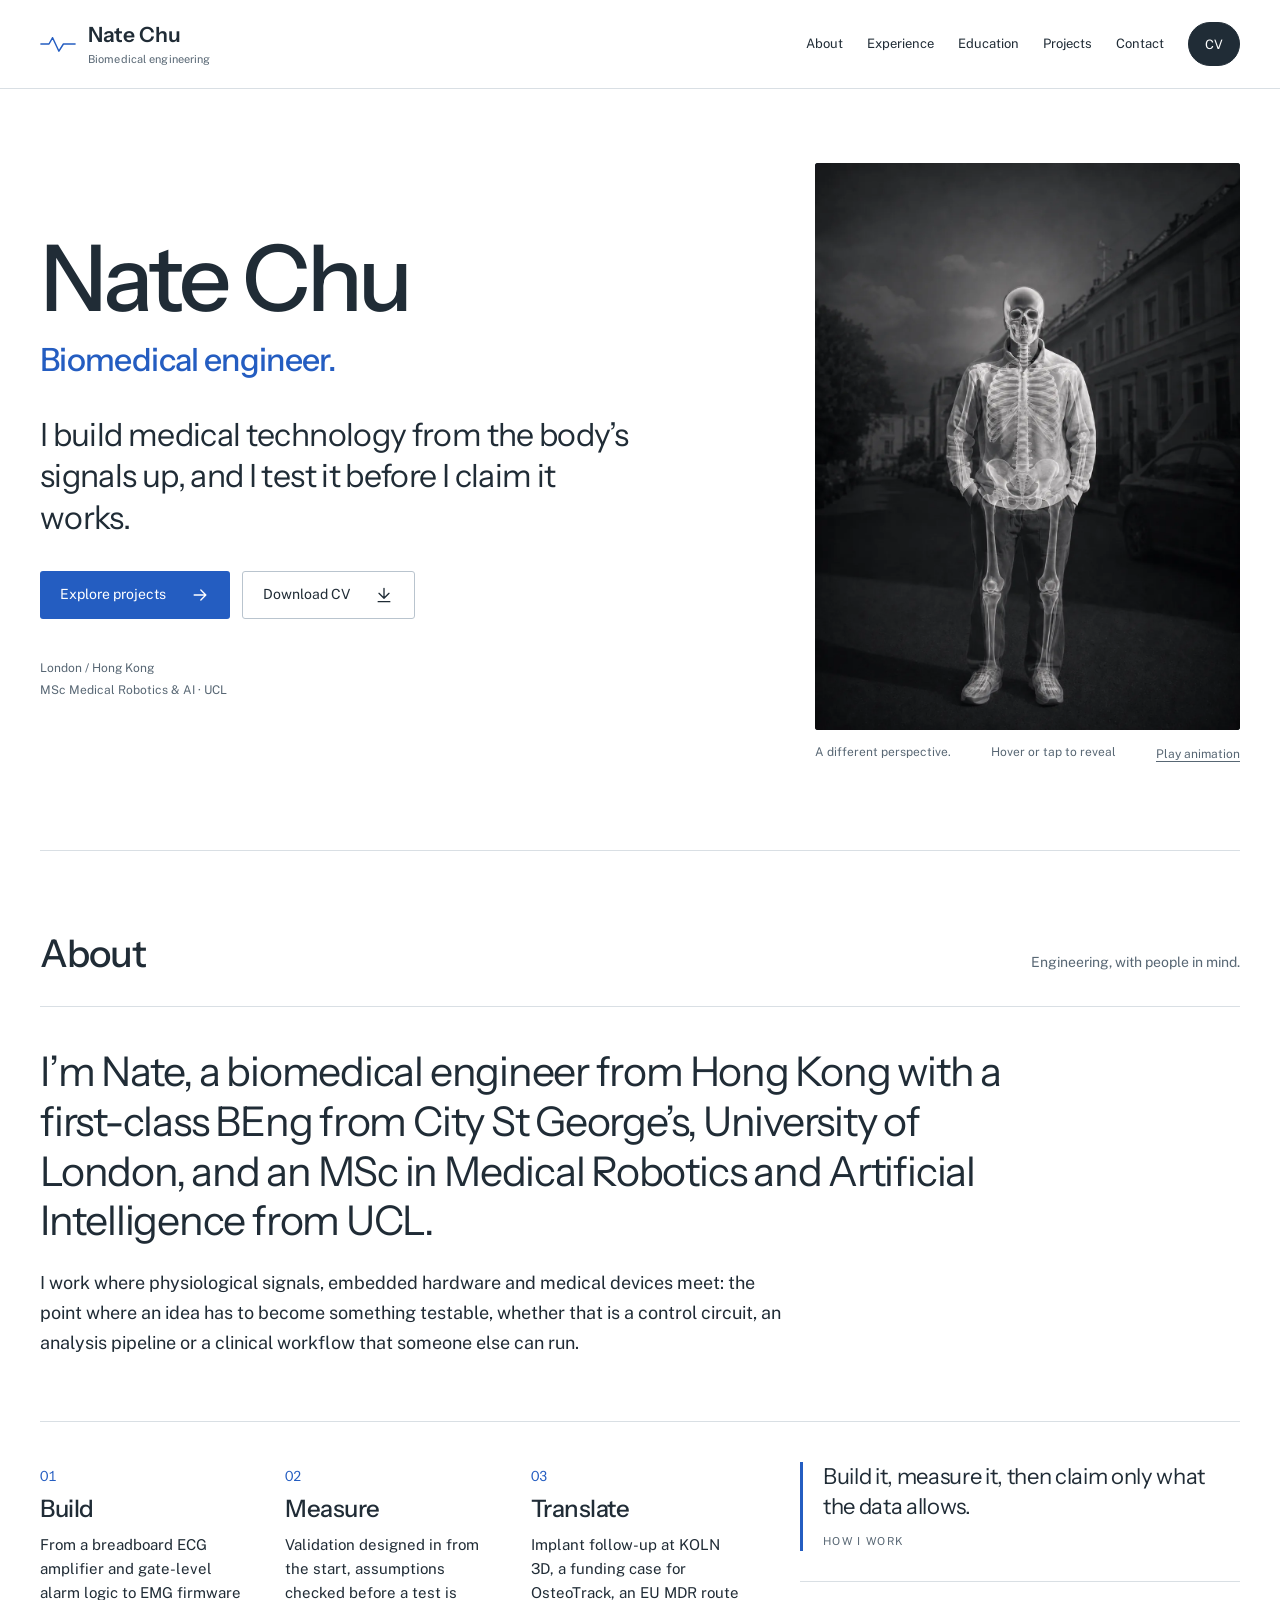
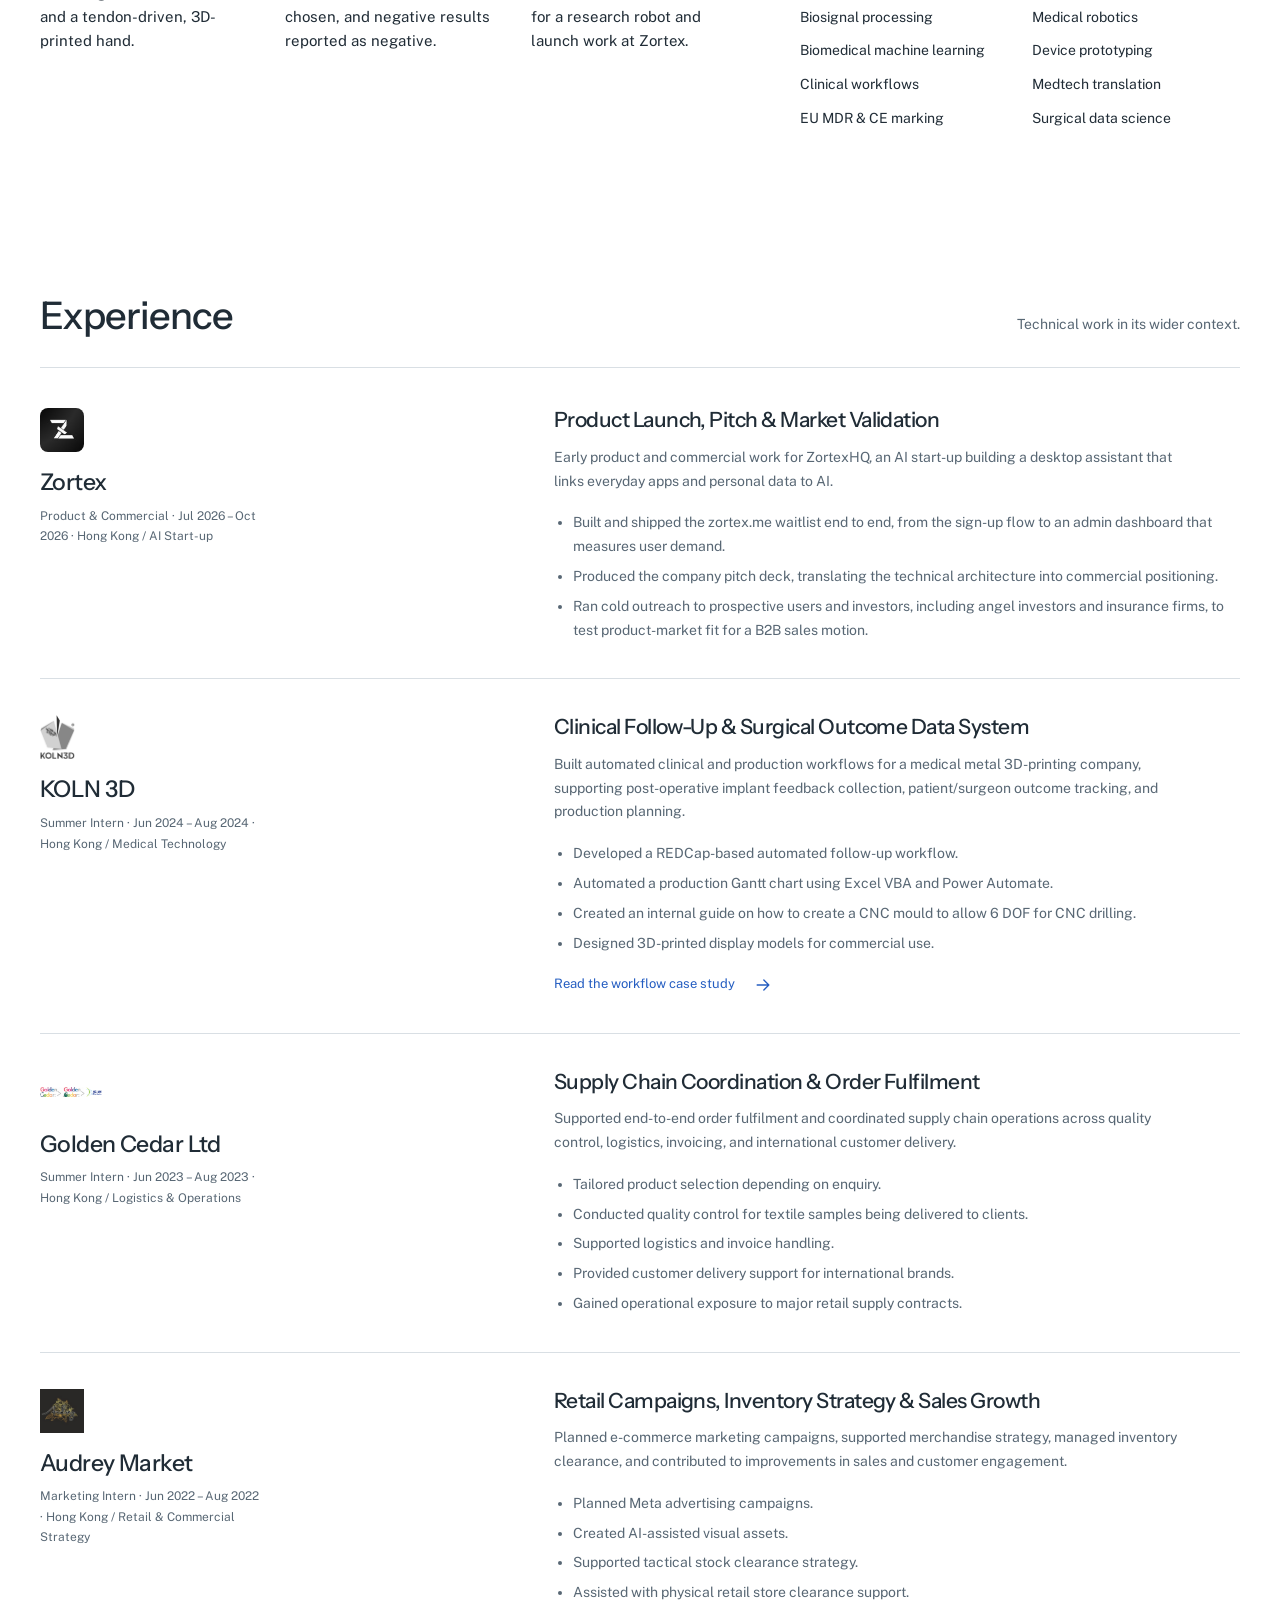
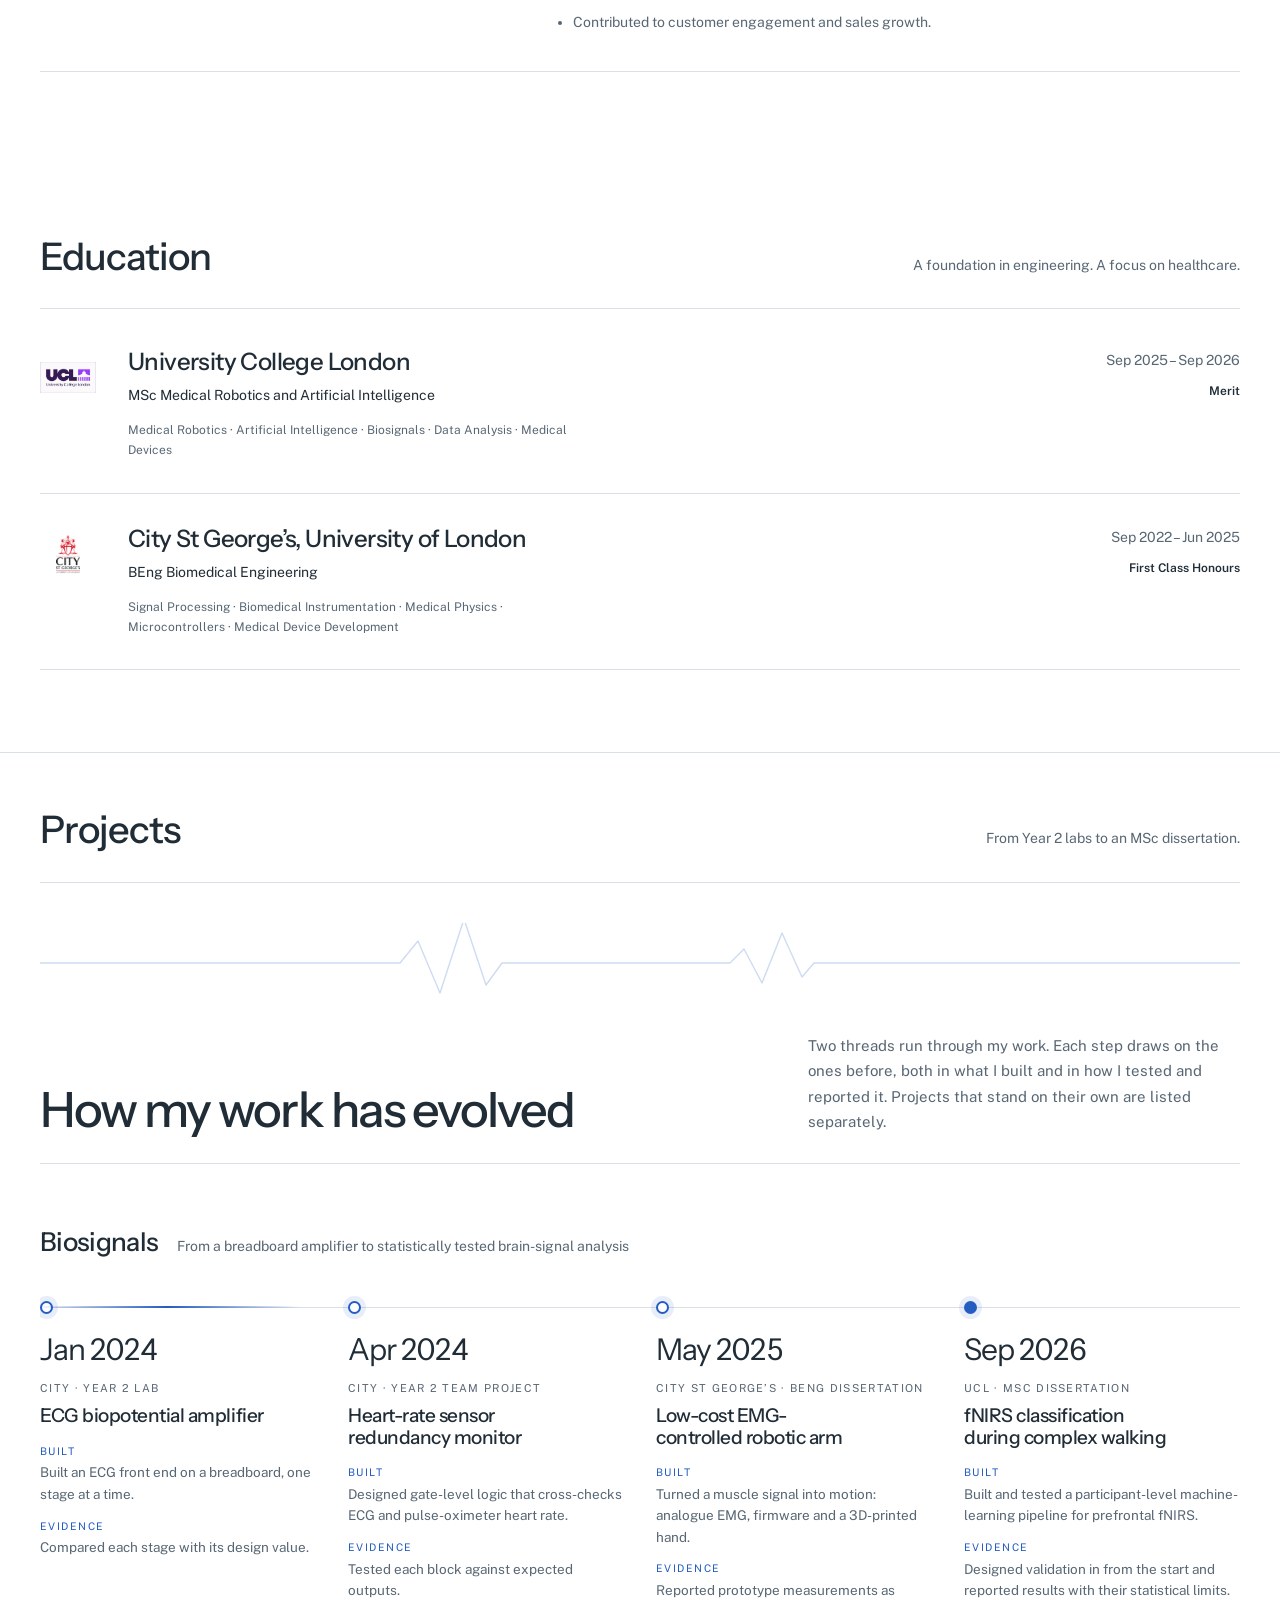
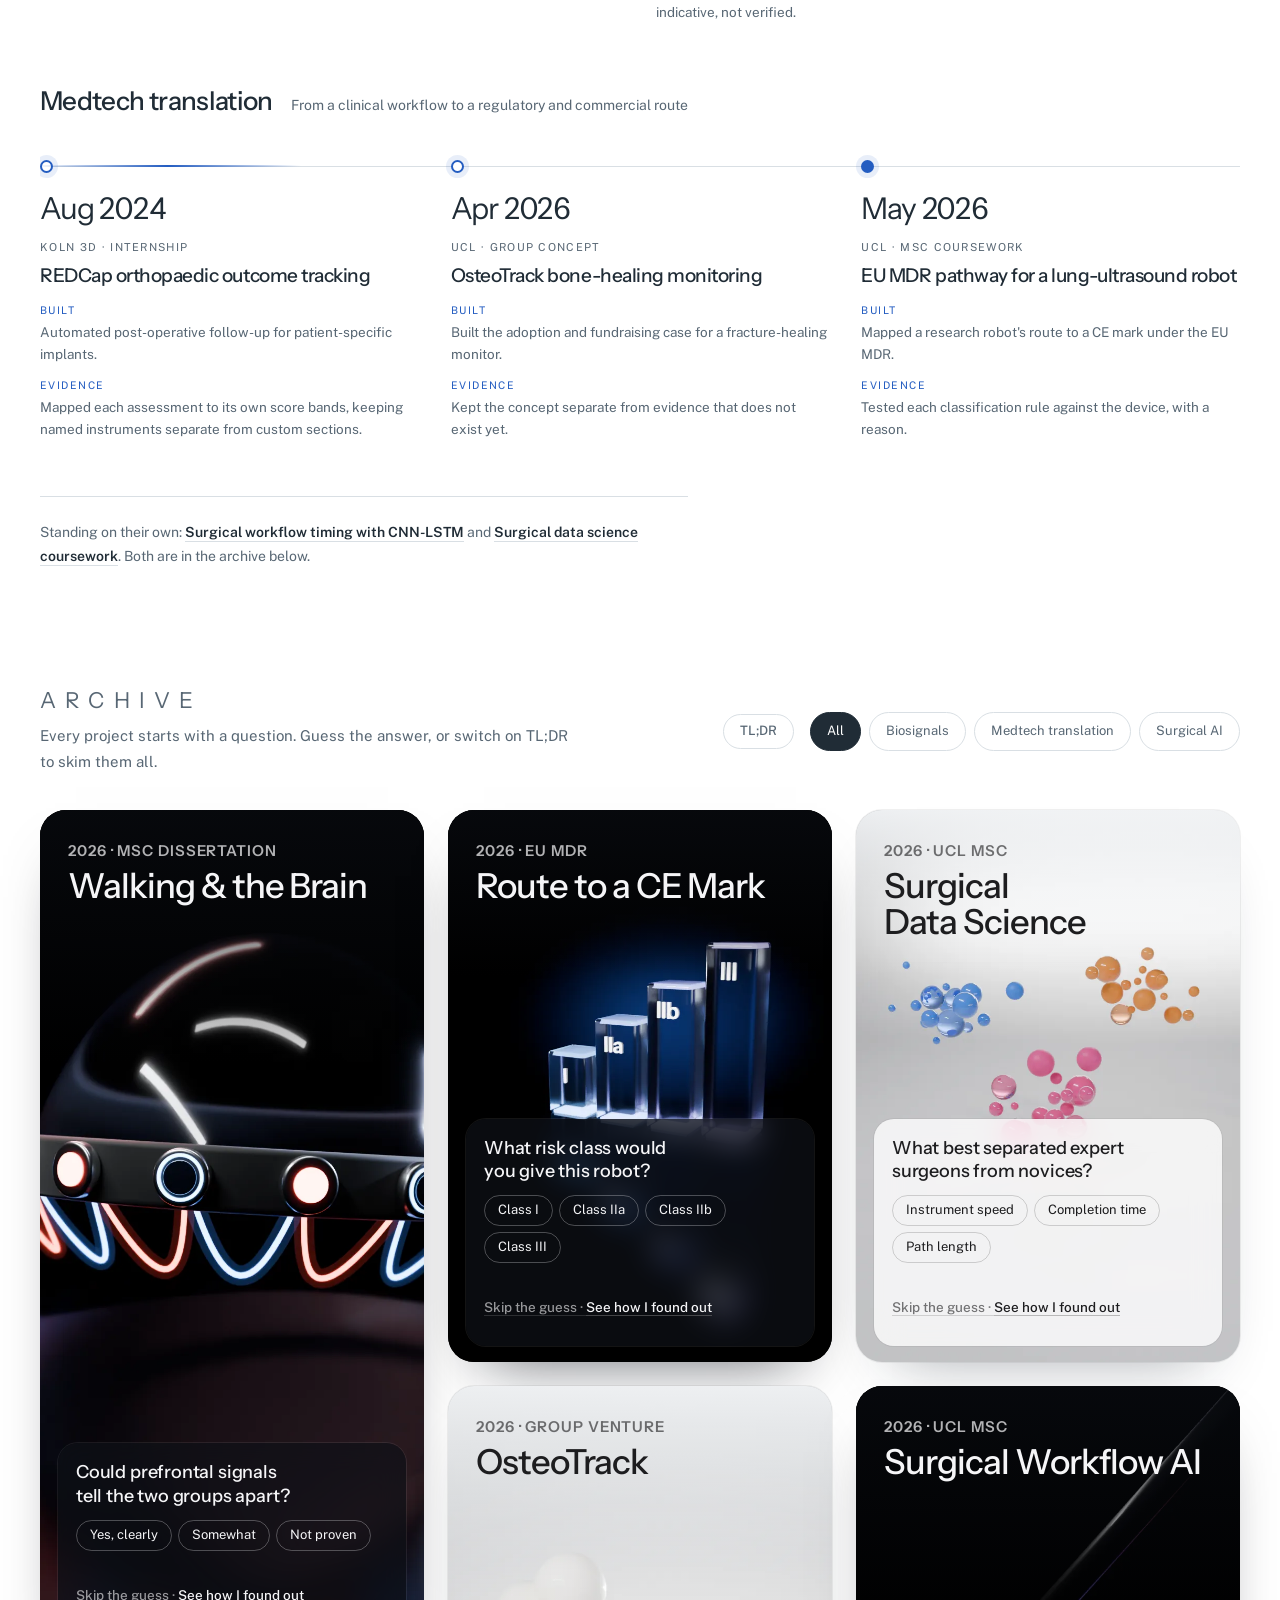
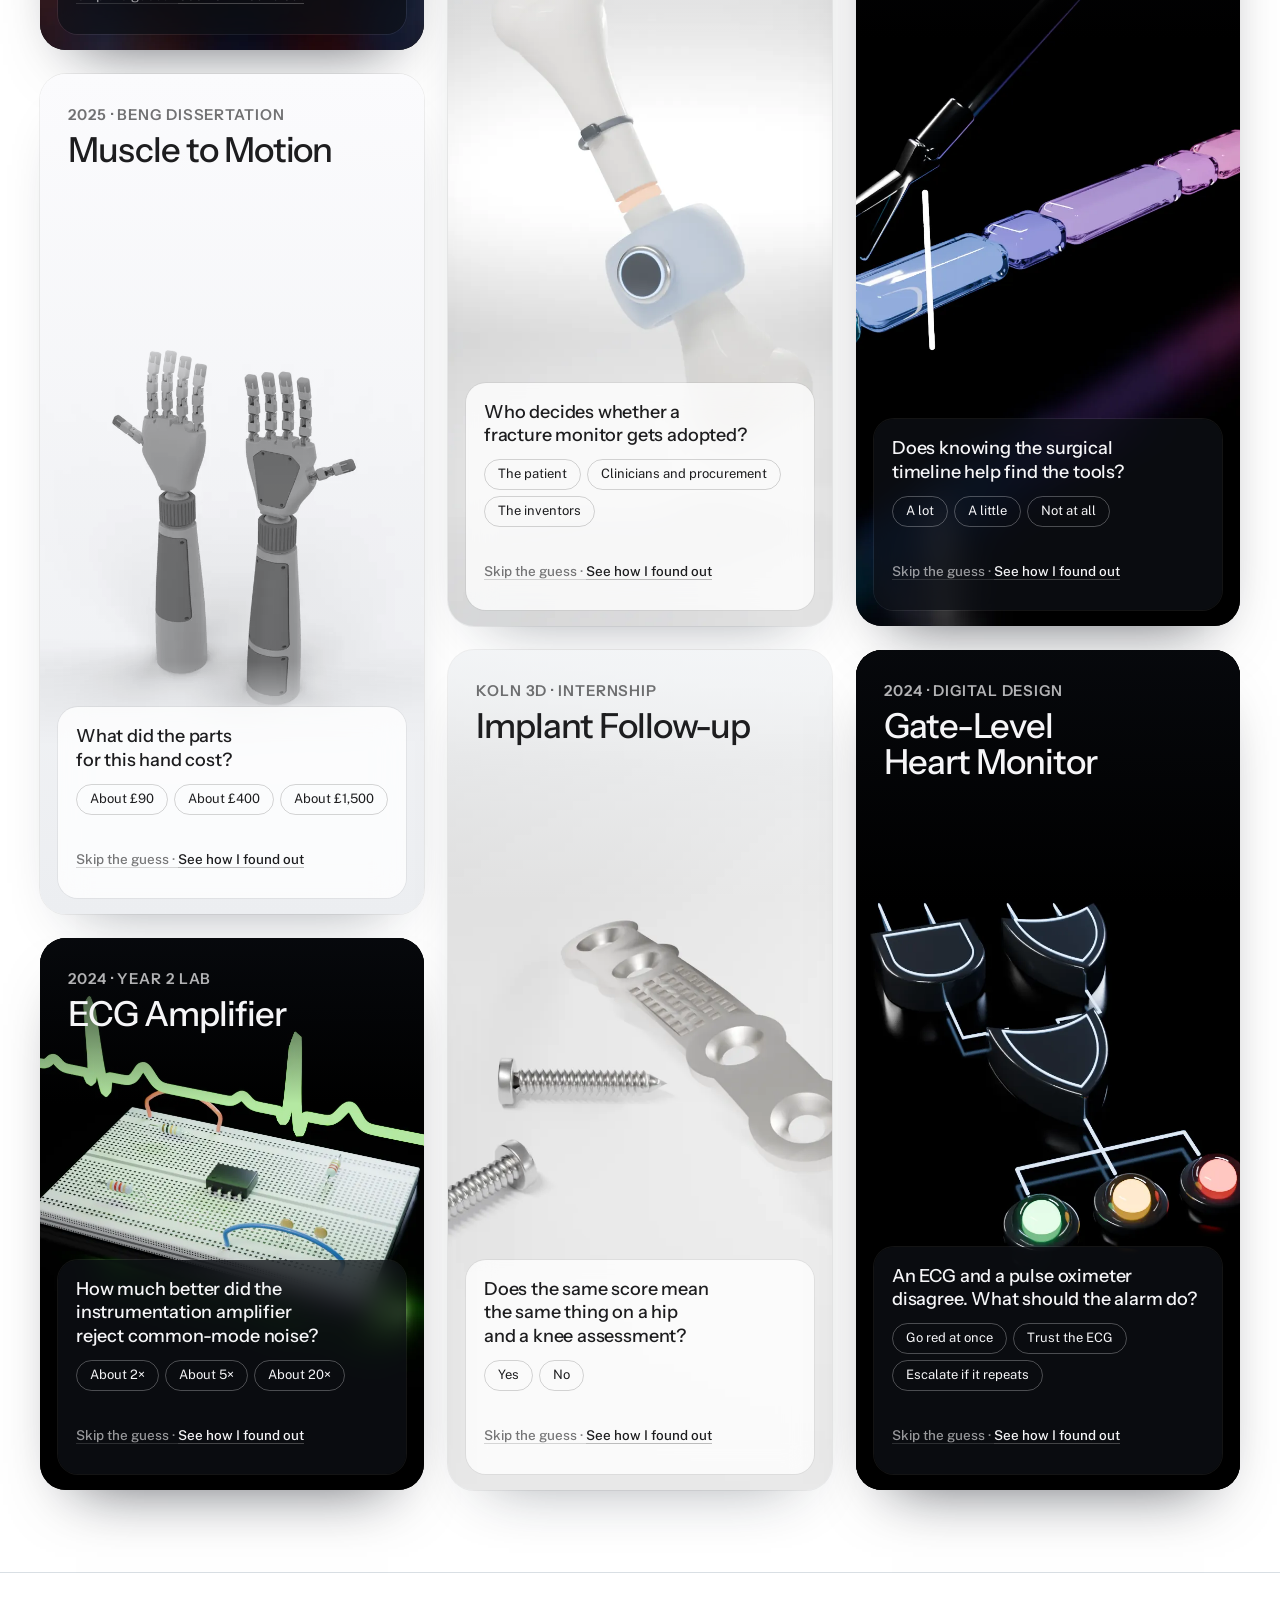
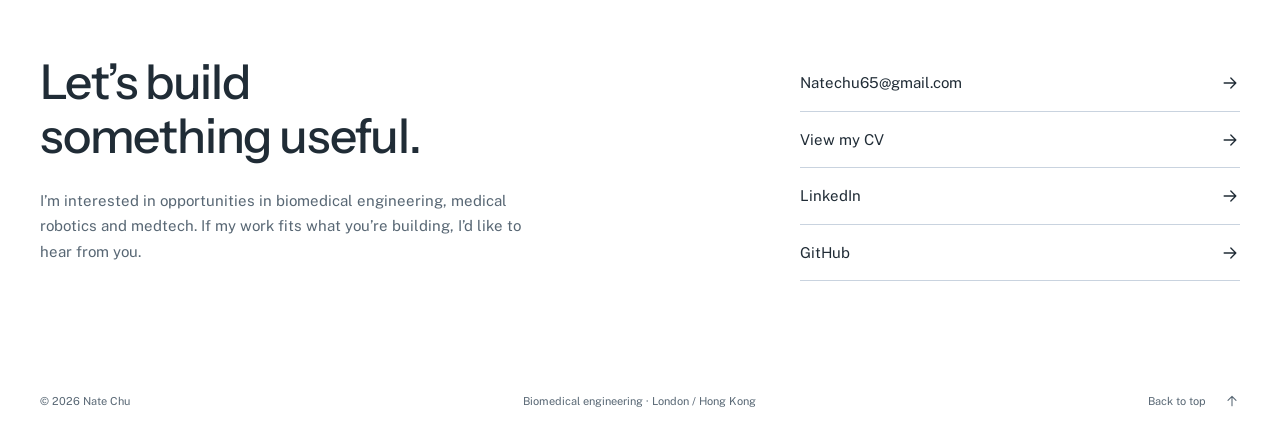
==== commit 86e5a26f: "Add 3D card art for ECG Amplifier and OsteoTrack Co-Authored-By: Claude Opus 5.5 (1M context) <norep" ====
--- a/index.html
+++ b/index.html
@@ -407,15 +407,15 @@
 </ol></div>
 <p class="standalone-note">Standing on their own: <a href="projects/surgical-workflow-prediction.html">Surgical workflow timing with CNN-LSTM</a> and <a href="projects/surgical-data-science.html">Surgical data science coursework</a>. Both are in the archive below.</p></div>
 <div class="vault" id="archive"><div class="vault-head"><div><h3 class="spaced">Archive</h3><p class="vault-intro">Every project starts with a question. Guess the answer, or switch on TL;DR to skim them all. <span class="vault-score" hidden>You have guessed <b>0</b> of 9, <b>0</b> right.</span></p></div><div class="vault-tools"><button type="button" class="vault-tldr" aria-pressed="false" title="Show every answer without guessing">TL;DR</button><div class="vault-filter" role="group" aria-label="Filter projects"><button type="button" aria-pressed="true" data-filter="all">All</button><button type="button" aria-pressed="false" data-filter="biosignals">Biosignals</button><button type="button" aria-pressed="false" data-filter="translation">Medtech translation</button><button type="button" aria-pressed="false" data-filter="surgical-ai">Surgical AI</button></div></div></div><div class="vault-grid">
-<article class="vc vc-dark vc-tall vc-art-render reveal" data-thread="biosignals" style="--c3:1;--r3:1;--s3:6;--c2:1;--r2:1;--s2:6"><div class="vc-art"><img class="vc-img vc-render" src="images/cards/fnirs-classification.webp" alt="" loading="lazy" width="640" height="420"></div><span class="vc-glare" aria-hidden="true"></span><div class="vc-top"><p class="vc-eyebrow">2026 · MSc dissertation</p><h3 id="vc-fnirs-classification"><a class="vc-link" href="projects/fnirs-classification.html">Walking &amp; the Brain</a></h3></div><div class="vc-quiz"><p class="vc-q">Could prefrontal signals tell the two groups apart?</p><div class="vc-opts" role="group" aria-label="Your guess"><button type="button" class="vc-opt" data-correct="false">Yes, clearly</button><button type="button" class="vc-opt" data-correct="false">Somewhat</button><button type="button" class="vc-opt" data-correct="true">Not proven</button></div><div class="vc-reveal" aria-live="polite"><p><span class="vc-verdict"></span>Not proven. The best model reached 61.9% balanced accuracy, but selection-adjusted testing did not show it beat chance.</p></div><a class="vc-btn" href="projects/fnirs-classification.html" aria-describedby="vc-fnirs-classification">See how I found out</a></div></article>
+<article class="vc vc-dark vc-tall vc-art-render reveal" data-thread="biosignals" style="--c3:1;--r3:1;--s3:6;--c2:1;--r2:1;--s2:6"><div class="vc-art"><img class="vc-img vc-render" src="images/cards/fnirs-classification.webp" alt="" loading="lazy" width="640" height="420"><canvas class="vc-spin" data-src="images/cards/spin/fnirs-classification.webp" data-frames="9" aria-hidden="true"></canvas></div><span class="vc-glare" aria-hidden="true"></span><div class="vc-top"><p class="vc-eyebrow">2026 · MSc dissertation</p><h3 id="vc-fnirs-classification"><a class="vc-link" href="projects/fnirs-classification.html">Walking &amp; the Brain</a></h3></div><div class="vc-quiz"><p class="vc-q">Could prefrontal signals tell the two groups apart?</p><div class="vc-opts" role="group" aria-label="Your guess"><button type="button" class="vc-opt" data-correct="false">Yes, clearly</button><button type="button" class="vc-opt" data-correct="false">Somewhat</button><button type="button" class="vc-opt" data-correct="true">Not proven</button></div><div class="vc-reveal" aria-live="polite"><p><span class="vc-verdict"></span>Not proven. The best model reached 61.9% balanced accuracy, but selection-adjusted testing did not show it beat chance.</p></div><a class="vc-btn" href="projects/fnirs-classification.html" aria-describedby="vc-fnirs-classification">See how I found out</a></div></article>
 <article class="vc vc-dark vc-reg vc-art-render reveal" data-thread="translation" style="--c3:2;--r3:1;--s3:4;--c2:2;--r2:1;--s2:4"><div class="vc-art"><img class="vc-img vc-render" src="images/cards/ce-marking-lung-ultrasound-robot.webp" alt="" loading="lazy" width="640" height="420"></div><span class="vc-glare" aria-hidden="true"></span><div class="vc-top"><p class="vc-eyebrow">2026 · EU MDR</p><h3 id="vc-ce-marking-lung-ultrasound-robot"><a class="vc-link" href="projects/ce-marking-lung-ultrasound-robot.html">Route to a CE Mark</a></h3></div><div class="vc-quiz"><p class="vc-q">What risk class would you give this robot?</p><div class="vc-opts" role="group" aria-label="Your guess"><button type="button" class="vc-opt" data-correct="false">Class I</button><button type="button" class="vc-opt" data-correct="true">Class IIa</button><button type="button" class="vc-opt" data-correct="false">Class IIb</button><button type="button" class="vc-opt" data-correct="false">Class III</button></div><div class="vc-reveal" aria-live="polite"><p><span class="vc-verdict"></span>Class IIa, under Annex VIII Rule 10, because it is an active device used for diagnosis.</p></div><a class="vc-btn" href="projects/ce-marking-lung-ultrasound-robot.html" aria-describedby="vc-ce-marking-lung-ultrasound-robot">See how I found out</a></div></article>
 <article class="vc vc-light vc-reg vc-art-render reveal" data-thread="surgical-ai" style="--c3:3;--r3:1;--s3:4;--c2:2;--r2:5;--s2:4"><div class="vc-art"><img class="vc-img vc-render" src="images/cards/surgical-data-science.webp" alt="" loading="lazy" width="640" height="420"></div><span class="vc-glare" aria-hidden="true"></span><div class="vc-top"><p class="vc-eyebrow">2026 · UCL MSc</p><h3 id="vc-surgical-data-science"><a class="vc-link" href="projects/surgical-data-science.html">Surgical Data Science</a></h3></div><div class="vc-quiz"><p class="vc-q">What best separated expert surgeons from novices?</p><div class="vc-opts" role="group" aria-label="Your guess"><button type="button" class="vc-opt" data-correct="false">Instrument speed</button><button type="button" class="vc-opt" data-correct="true">Completion time</button><button type="button" class="vc-opt" data-correct="false">Path length</button></div><div class="vc-reveal" aria-live="polite"><p><span class="vc-verdict"></span>Completion time. Experts averaged 86.5 s on the suturing task; novices averaged 141.2 s.</p></div><a class="vc-btn" href="projects/surgical-data-science.html" aria-describedby="vc-surgical-data-science">See how I found out</a></div></article>
-<article class="vc vc-light vc-tall vc-art-photo reveal" data-thread="translation" style="--c3:2;--r3:5;--s3:6;--c2:1;--r2:7;--s2:6"><div class="vc-art"><img class="vc-img vc-photo" src="images/cards/bone-healing-monitoring-device.webp" alt="" loading="lazy" width="640" height="420" style="object-position:40% 50%"></div><span class="vc-glare" aria-hidden="true"></span><div class="vc-top"><p class="vc-eyebrow">2026 · Group venture</p><h3 id="vc-bone-healing-monitoring-device"><a class="vc-link" href="projects/bone-healing-monitoring-device.html">OsteoTrack</a></h3></div><div class="vc-quiz"><p class="vc-q">Who decides whether a fracture monitor gets adopted?</p><div class="vc-opts" role="group" aria-label="Your guess"><button type="button" class="vc-opt" data-correct="false">The patient</button><button type="button" class="vc-opt" data-correct="true">Clinicians and procurement</button><button type="button" class="vc-opt" data-correct="false">The inventors</button></div><div class="vc-reveal" aria-live="polite"><p><span class="vc-verdict"></span>Clinicians, fracture-clinic leads and procurement teams. Patients benefit, but those groups decide, so we pitched to them.</p></div><a class="vc-btn" href="projects/bone-healing-monitoring-device.html" aria-describedby="vc-bone-healing-monitoring-device">See how I found out</a></div></article>
-<article class="vc vc-dark vc-tall vc-art-render reveal" data-thread="surgical-ai" style="--c3:3;--r3:5;--s3:6;--c2:2;--r2:9;--s2:6"><div class="vc-art"><img class="vc-img vc-render" src="images/cards/surgical-workflow-prediction.webp" alt="" loading="lazy" width="640" height="420"></div><span class="vc-glare" aria-hidden="true"></span><div class="vc-top"><p class="vc-eyebrow">2026 · UCL MSc</p><h3 id="vc-surgical-workflow-prediction"><a class="vc-link" href="projects/surgical-workflow-prediction.html">Surgical Workflow AI</a></h3></div><div class="vc-quiz"><p class="vc-q">Does knowing the surgical timeline help find the tools?</p><div class="vc-opts" role="group" aria-label="Your guess"><button type="button" class="vc-opt" data-correct="false">A lot</button><button type="button" class="vc-opt" data-correct="true">A little</button><button type="button" class="vc-opt" data-correct="false">Not at all</button></div><div class="vc-reveal" aria-live="polite"><p><span class="vc-verdict"></span>A little. Tool-detection mAP rose from 0.910 to 0.918, but with p = 0.11 the gain was not significant.</p></div><a class="vc-btn" href="projects/surgical-workflow-prediction.html" aria-describedby="vc-surgical-workflow-prediction">See how I found out</a></div></article>
+<article class="vc vc-light vc-tall vc-art-render reveal" data-thread="translation" style="--c3:2;--r3:5;--s3:6;--c2:1;--r2:7;--s2:6"><div class="vc-art"><img class="vc-img vc-render" src="images/cards/bone-healing-monitoring-device.webp" alt="" loading="lazy" width="640" height="420"></div><span class="vc-glare" aria-hidden="true"></span><div class="vc-top"><p class="vc-eyebrow">2026 · Group venture</p><h3 id="vc-bone-healing-monitoring-device"><a class="vc-link" href="projects/bone-healing-monitoring-device.html">OsteoTrack</a></h3></div><div class="vc-quiz"><p class="vc-q">Who decides whether a fracture monitor gets adopted?</p><div class="vc-opts" role="group" aria-label="Your guess"><button type="button" class="vc-opt" data-correct="false">The patient</button><button type="button" class="vc-opt" data-correct="true">Clinicians and procurement</button><button type="button" class="vc-opt" data-correct="false">The inventors</button></div><div class="vc-reveal" aria-live="polite"><p><span class="vc-verdict"></span>Clinicians, fracture-clinic leads and procurement teams. Patients benefit, but those groups decide, so we pitched to them.</p></div><a class="vc-btn" href="projects/bone-healing-monitoring-device.html" aria-describedby="vc-bone-healing-monitoring-device">See how I found out</a></div></article>
+<article class="vc vc-dark vc-tall vc-art-render reveal" data-thread="surgical-ai" style="--c3:3;--r3:5;--s3:6;--c2:2;--r2:9;--s2:6"><div class="vc-art"><img class="vc-img vc-render" src="images/cards/surgical-workflow-prediction.webp" alt="" loading="lazy" width="640" height="420"><canvas class="vc-spin" data-src="images/cards/spin/surgical-workflow-prediction.webp" data-frames="9" aria-hidden="true"></canvas></div><span class="vc-glare" aria-hidden="true"></span><div class="vc-top"><p class="vc-eyebrow">2026 · UCL MSc</p><h3 id="vc-surgical-workflow-prediction"><a class="vc-link" href="projects/surgical-workflow-prediction.html">Surgical Workflow AI</a></h3></div><div class="vc-quiz"><p class="vc-q">Does knowing the surgical timeline help find the tools?</p><div class="vc-opts" role="group" aria-label="Your guess"><button type="button" class="vc-opt" data-correct="false">A lot</button><button type="button" class="vc-opt" data-correct="true">A little</button><button type="button" class="vc-opt" data-correct="false">Not at all</button></div><div class="vc-reveal" aria-live="polite"><p><span class="vc-verdict"></span>A little. Tool-detection mAP rose from 0.910 to 0.918, but with p = 0.11 the gain was not significant.</p></div><a class="vc-btn" href="projects/surgical-workflow-prediction.html" aria-describedby="vc-surgical-workflow-prediction">See how I found out</a></div></article>
 <article class="vc vc-light vc-tall vc-art-product reveal" data-thread="biosignals" style="--c3:1;--r3:7;--s3:6;--c2:1;--r2:13;--s2:6"><div class="vc-art"><img class="vc-img vc-product" src="images/cards/emg-controlled-robotic-arm.webp" alt="" loading="lazy" width="640" height="420"></div><span class="vc-glare" aria-hidden="true"></span><div class="vc-top"><p class="vc-eyebrow">2025 · BEng dissertation</p><h3 id="vc-emg-controlled-robotic-arm"><a class="vc-link" href="projects/emg-controlled-robotic-arm.html">Muscle to Motion</a></h3></div><div class="vc-quiz"><p class="vc-q">What did the parts for this hand cost?</p><div class="vc-opts" role="group" aria-label="Your guess"><button type="button" class="vc-opt" data-correct="true">About £90</button><button type="button" class="vc-opt" data-correct="false">About £400</button><button type="button" class="vc-opt" data-correct="false">About £1,500</button></div><div class="vc-reveal" aria-live="polite"><p><span class="vc-verdict"></span>About £91 in parts, with around 6 N of combined fingertip force in simple scale tests.</p></div><a class="vc-btn" href="projects/emg-controlled-robotic-arm.html" aria-describedby="vc-emg-controlled-robotic-arm">See how I found out</a></div></article>
-<article class="vc vc-light vc-tall vc-art-render reveal" data-thread="translation" style="--c3:2;--r3:11;--s3:6;--c2:2;--r2:15;--s2:6"><div class="vc-art"><img class="vc-img vc-render" src="images/cards/redcap-feedback-workflow.webp" alt="" loading="lazy" width="640" height="420" style="object-position:58% 50%"></div><span class="vc-glare" aria-hidden="true"></span><div class="vc-top"><p class="vc-eyebrow">KOLN 3D · Internship</p><h3 id="vc-redcap-feedback-workflow"><a class="vc-link" href="projects/redcap-feedback-workflow.html">Implant Follow-up</a></h3></div><div class="vc-quiz"><p class="vc-q">Does the same score mean the same thing on a hip and a knee assessment?</p><div class="vc-opts" role="group" aria-label="Your guess"><button type="button" class="vc-opt" data-correct="false">Yes</button><button type="button" class="vc-opt" data-correct="true">No</button></div><div class="vc-reveal" aria-live="polite"><p><span class="vc-verdict"></span>No. Each instrument has its own score bands, so I mapped every assessment separately.</p></div><a class="vc-btn" href="projects/redcap-feedback-workflow.html" aria-describedby="vc-redcap-feedback-workflow">See how I found out</a></div></article>
+<article class="vc vc-light vc-tall vc-art-render reveal" data-thread="translation" style="--c3:2;--r3:11;--s3:6;--c2:2;--r2:15;--s2:6"><div class="vc-art"><img class="vc-img vc-render" src="images/cards/redcap-feedback-workflow.webp" alt="" loading="lazy" width="640" height="420" style="object-position:58% 50%"><canvas class="vc-spin" data-src="images/cards/spin/redcap-feedback-workflow.webp" data-frames="9" aria-hidden="true"></canvas></div><span class="vc-glare" aria-hidden="true"></span><div class="vc-top"><p class="vc-eyebrow">KOLN 3D · Internship</p><h3 id="vc-redcap-feedback-workflow"><a class="vc-link" href="projects/redcap-feedback-workflow.html">Implant Follow-up</a></h3></div><div class="vc-quiz"><p class="vc-q">Does the same score mean the same thing on a hip and a knee assessment?</p><div class="vc-opts" role="group" aria-label="Your guess"><button type="button" class="vc-opt" data-correct="false">Yes</button><button type="button" class="vc-opt" data-correct="true">No</button></div><div class="vc-reveal" aria-live="polite"><p><span class="vc-verdict"></span>No. Each instrument has its own score bands, so I mapped every assessment separately.</p></div><a class="vc-btn" href="projects/redcap-feedback-workflow.html" aria-describedby="vc-redcap-feedback-workflow">See how I found out</a></div></article>
 <article class="vc vc-dark vc-tall vc-art-render reveal" data-thread="biosignals" style="--c3:3;--r3:11;--s3:6;--c2:1;--r2:19;--s2:6"><div class="vc-art"><img class="vc-img vc-render" src="images/cards/heart-rate-monitor.webp" alt="" loading="lazy" width="640" height="420" style="object-position:64% 50%"></div><span class="vc-glare" aria-hidden="true"></span><div class="vc-top"><p class="vc-eyebrow">2024 · Digital design</p><h3 id="vc-heart-rate-monitor"><a class="vc-link" href="projects/heart-rate-monitor.html">Gate-Level Heart Monitor</a></h3></div><div class="vc-quiz"><p class="vc-q">An ECG and a pulse oximeter disagree. What should the alarm do?</p><div class="vc-opts" role="group" aria-label="Your guess"><button type="button" class="vc-opt" data-correct="false">Go red at once</button><button type="button" class="vc-opt" data-correct="false">Trust the ECG</button><button type="button" class="vc-opt" data-correct="true">Escalate if it repeats</button></div><div class="vc-reveal" aria-live="polite"><p><span class="vc-verdict"></span>Escalate. The circuit counts repeated disagreements and steps from green to amber to red.</p></div><a class="vc-btn" href="projects/heart-rate-monitor.html" aria-describedby="vc-heart-rate-monitor">See how I found out</a></div></article>
-<article class="vc vc-dark vc-reg vc-art-photo reveal" data-thread="biosignals" style="--c3:1;--r3:13;--s3:4;--c2:2;--r2:21;--s2:4"><div class="vc-art"><img class="vc-img vc-photo" src="images/cards/ecg-amplifier.webp" alt="" loading="lazy" width="640" height="420" style="object-position:50% 45%"></div><span class="vc-glare" aria-hidden="true"></span><div class="vc-top"><p class="vc-eyebrow">2024 · Year 2 lab</p><h3 id="vc-ecg-amplifier"><a class="vc-link" href="projects/ecg-amplifier.html">ECG Amplifier</a></h3></div><div class="vc-quiz"><p class="vc-q">How much better did the instrumentation amplifier reject common-mode noise?</p><div class="vc-opts" role="group" aria-label="Your guess"><button type="button" class="vc-opt" data-correct="false">About 2×</button><button type="button" class="vc-opt" data-correct="false">About 5×</button><button type="button" class="vc-opt" data-correct="true">About 20×</button></div><div class="vc-reveal" aria-live="polite"><p><span class="vc-verdict"></span>About 20×. Common-mode rejection rose from 32.6 dB to 59.0 dB.</p></div><a class="vc-btn" href="projects/ecg-amplifier.html" aria-describedby="vc-ecg-amplifier">See how I found out</a></div></article>
+<article class="vc vc-dark vc-reg vc-art-render reveal" data-thread="biosignals" style="--c3:1;--r3:13;--s3:4;--c2:2;--r2:21;--s2:4"><div class="vc-art"><img class="vc-img vc-render" src="images/cards/ecg-amplifier.webp" alt="" loading="lazy" width="640" height="420"></div><span class="vc-glare" aria-hidden="true"></span><div class="vc-top"><p class="vc-eyebrow">2024 · Year 2 lab</p><h3 id="vc-ecg-amplifier"><a class="vc-link" href="projects/ecg-amplifier.html">ECG Amplifier</a></h3></div><div class="vc-quiz"><p class="vc-q">How much better did the instrumentation amplifier reject common-mode noise?</p><div class="vc-opts" role="group" aria-label="Your guess"><button type="button" class="vc-opt" data-correct="false">About 2×</button><button type="button" class="vc-opt" data-correct="false">About 5×</button><button type="button" class="vc-opt" data-correct="true">About 20×</button></div><div class="vc-reveal" aria-live="polite"><p><span class="vc-verdict"></span>About 20×. Common-mode rejection rose from 32.6 dB to 59.0 dB.</p></div><a class="vc-btn" href="projects/ecg-amplifier.html" aria-describedby="vc-ecg-amplifier">See how I found out</a></div></article>
 </div></div>
 </div></section>
 <!-- work:end -->
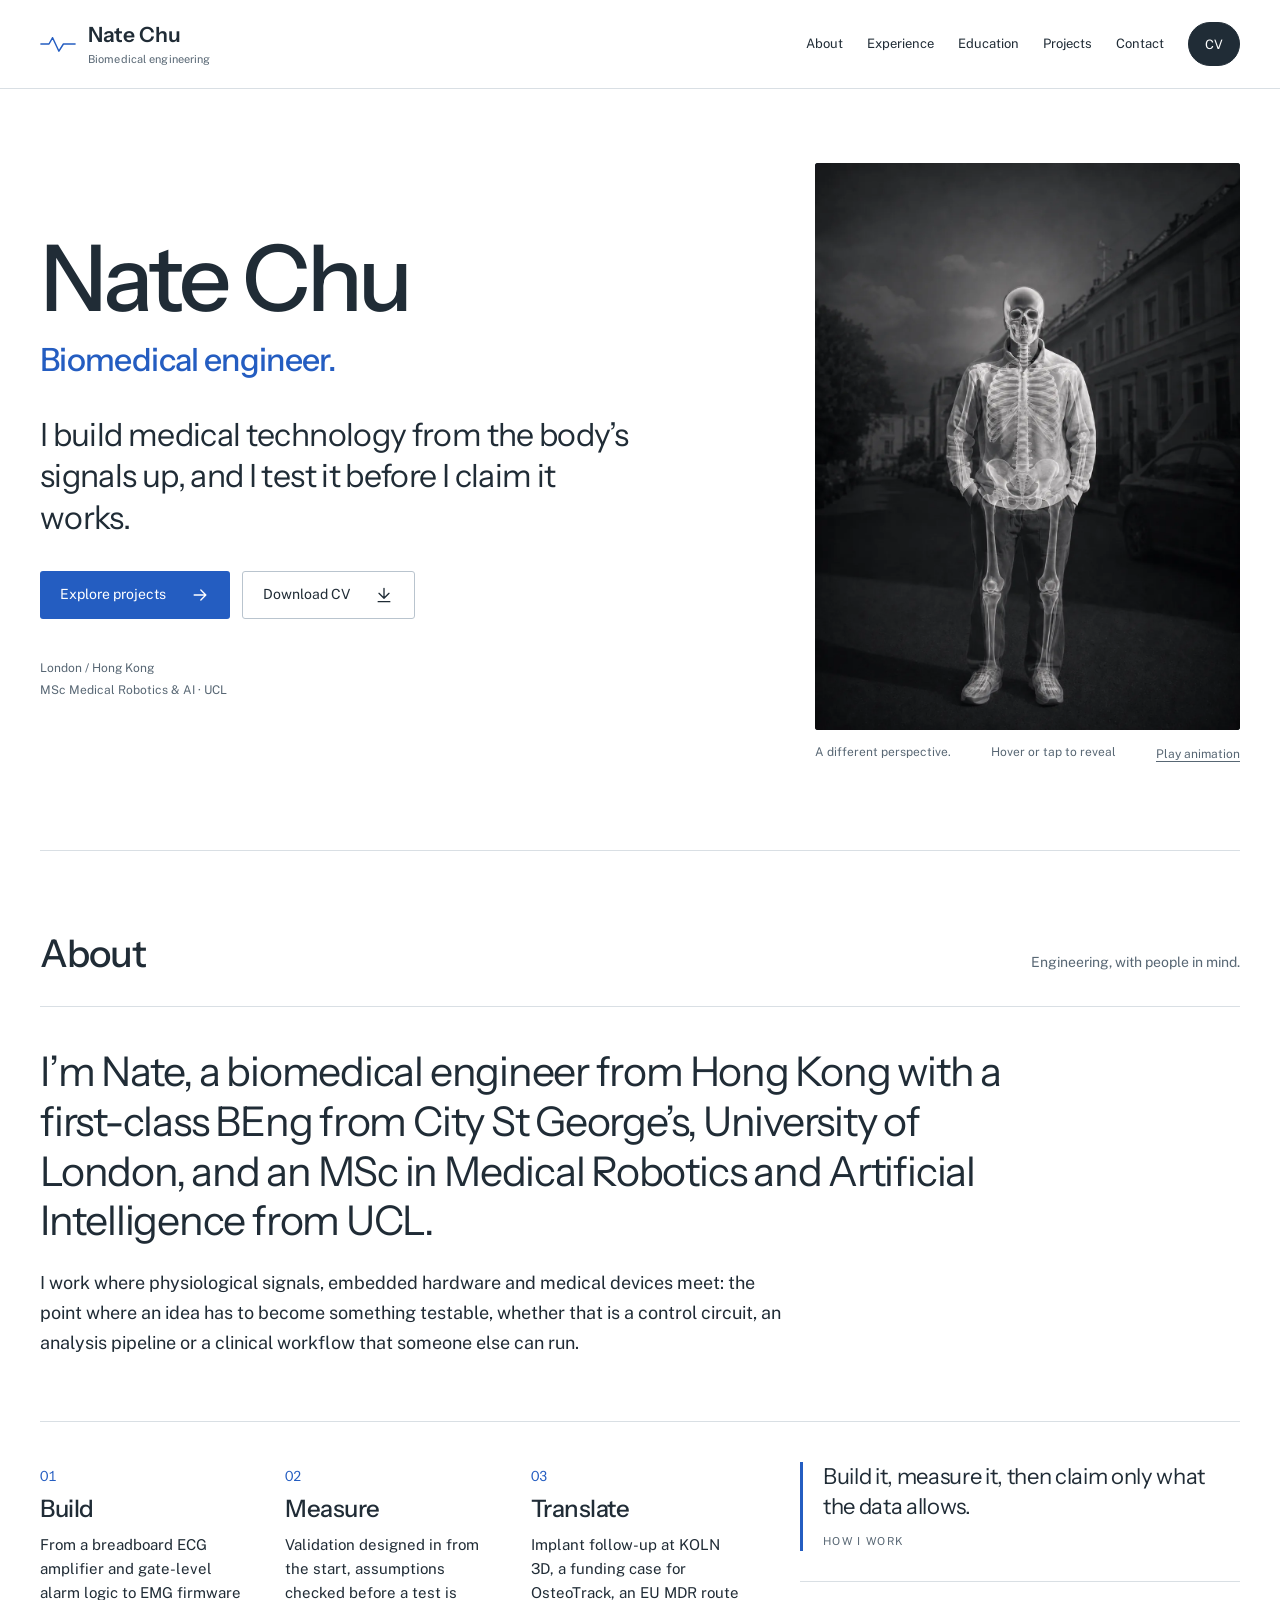
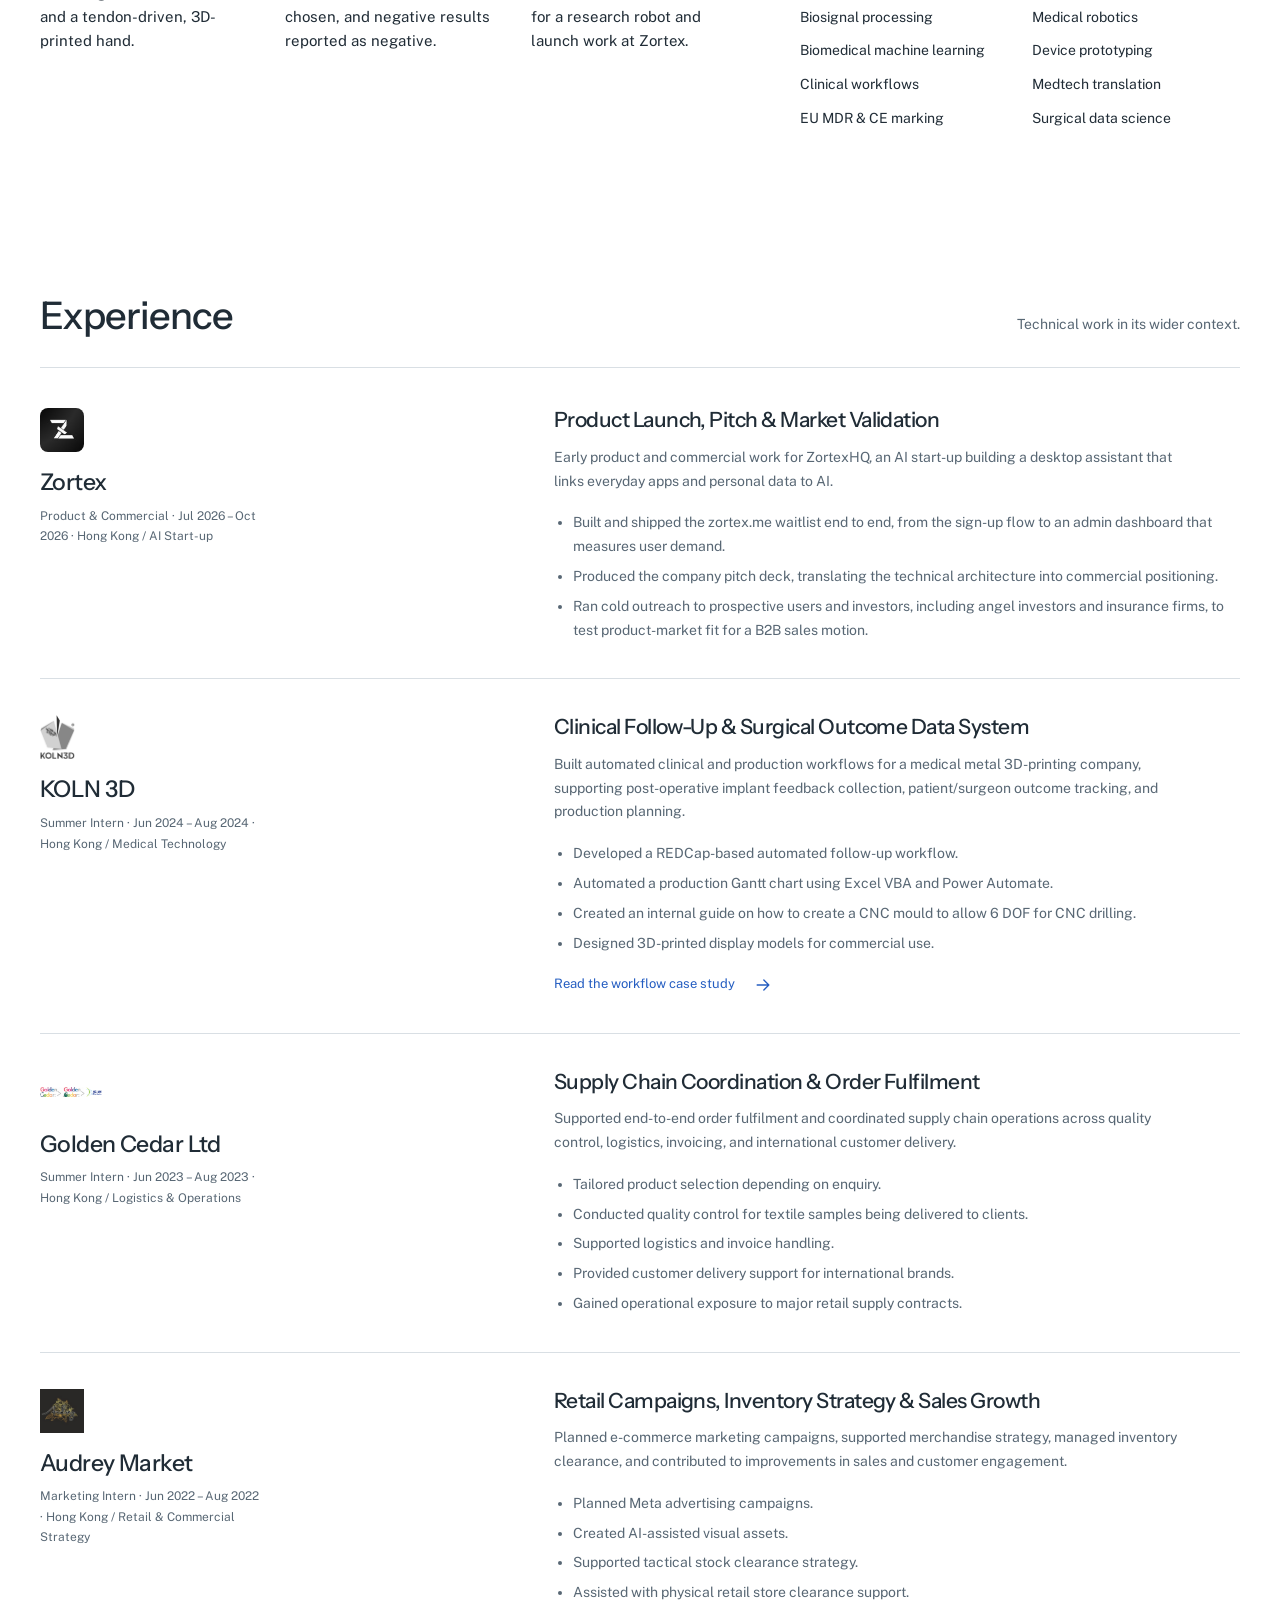
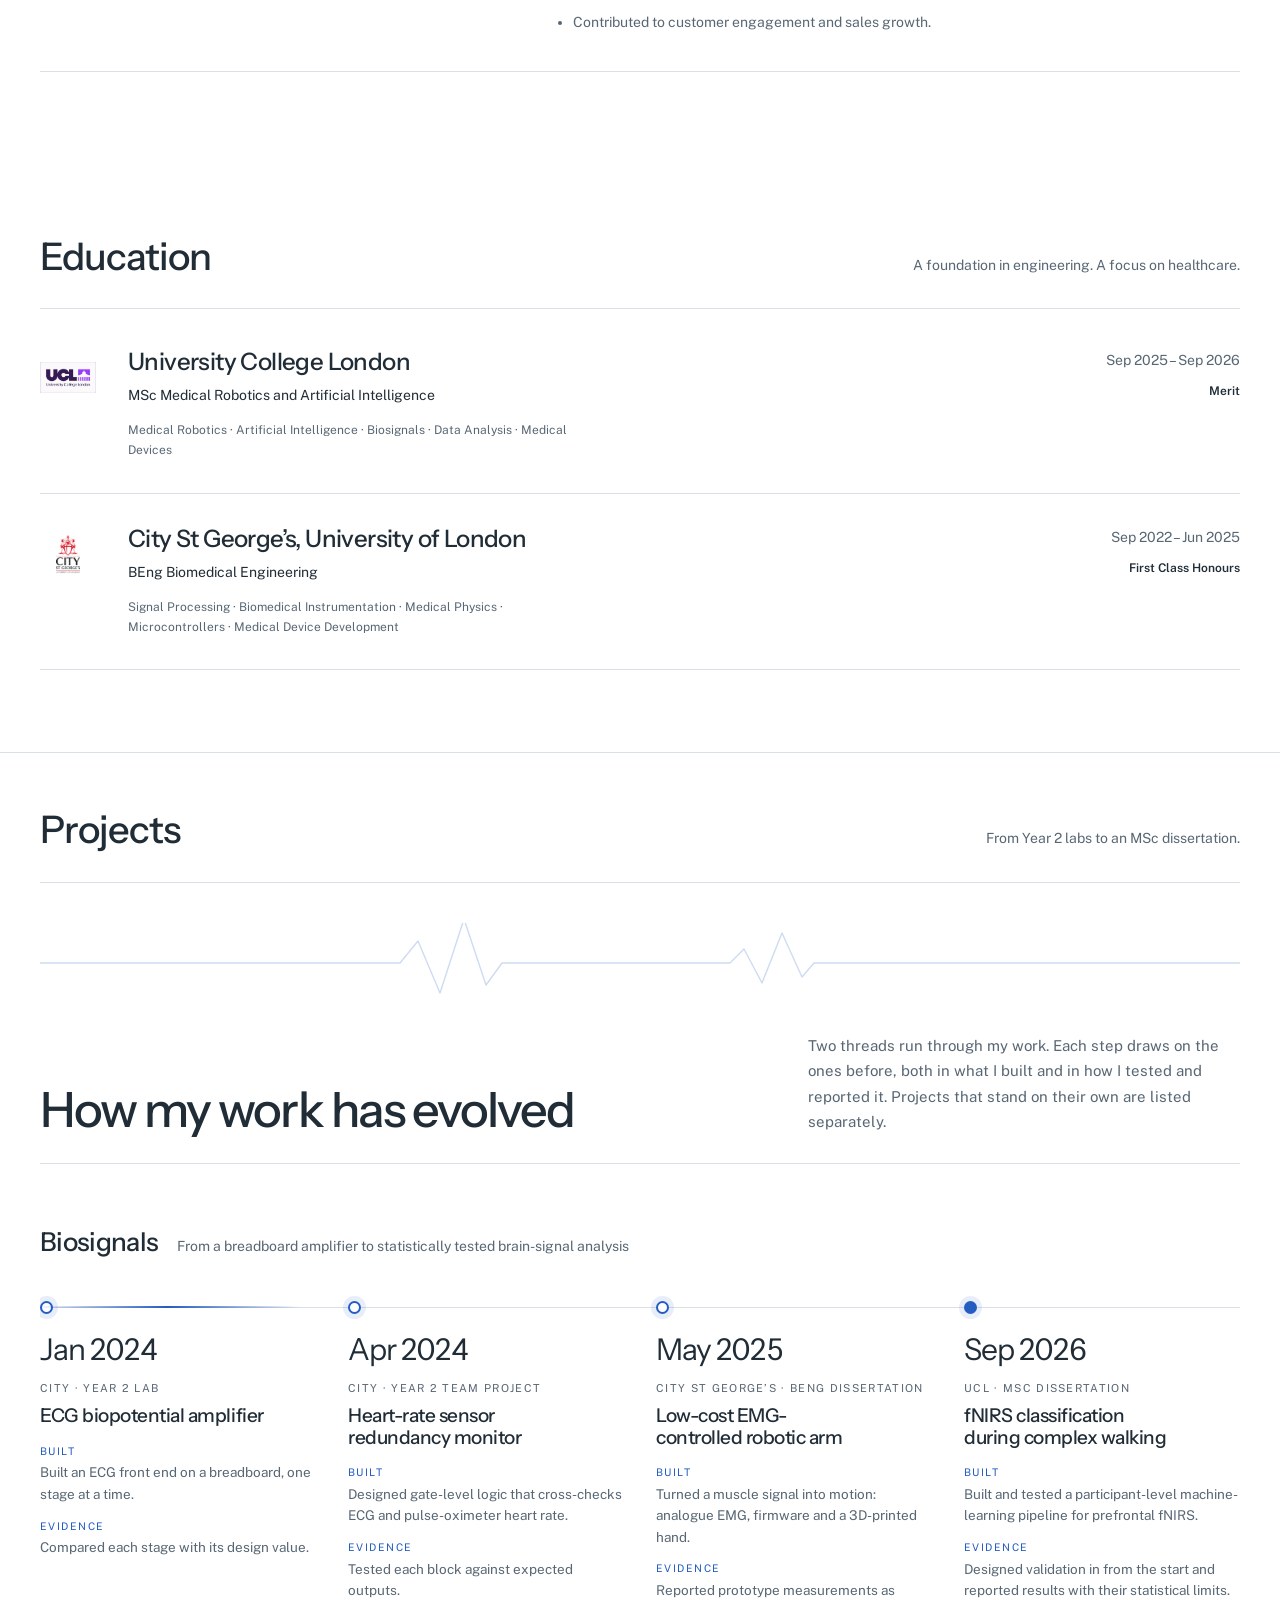
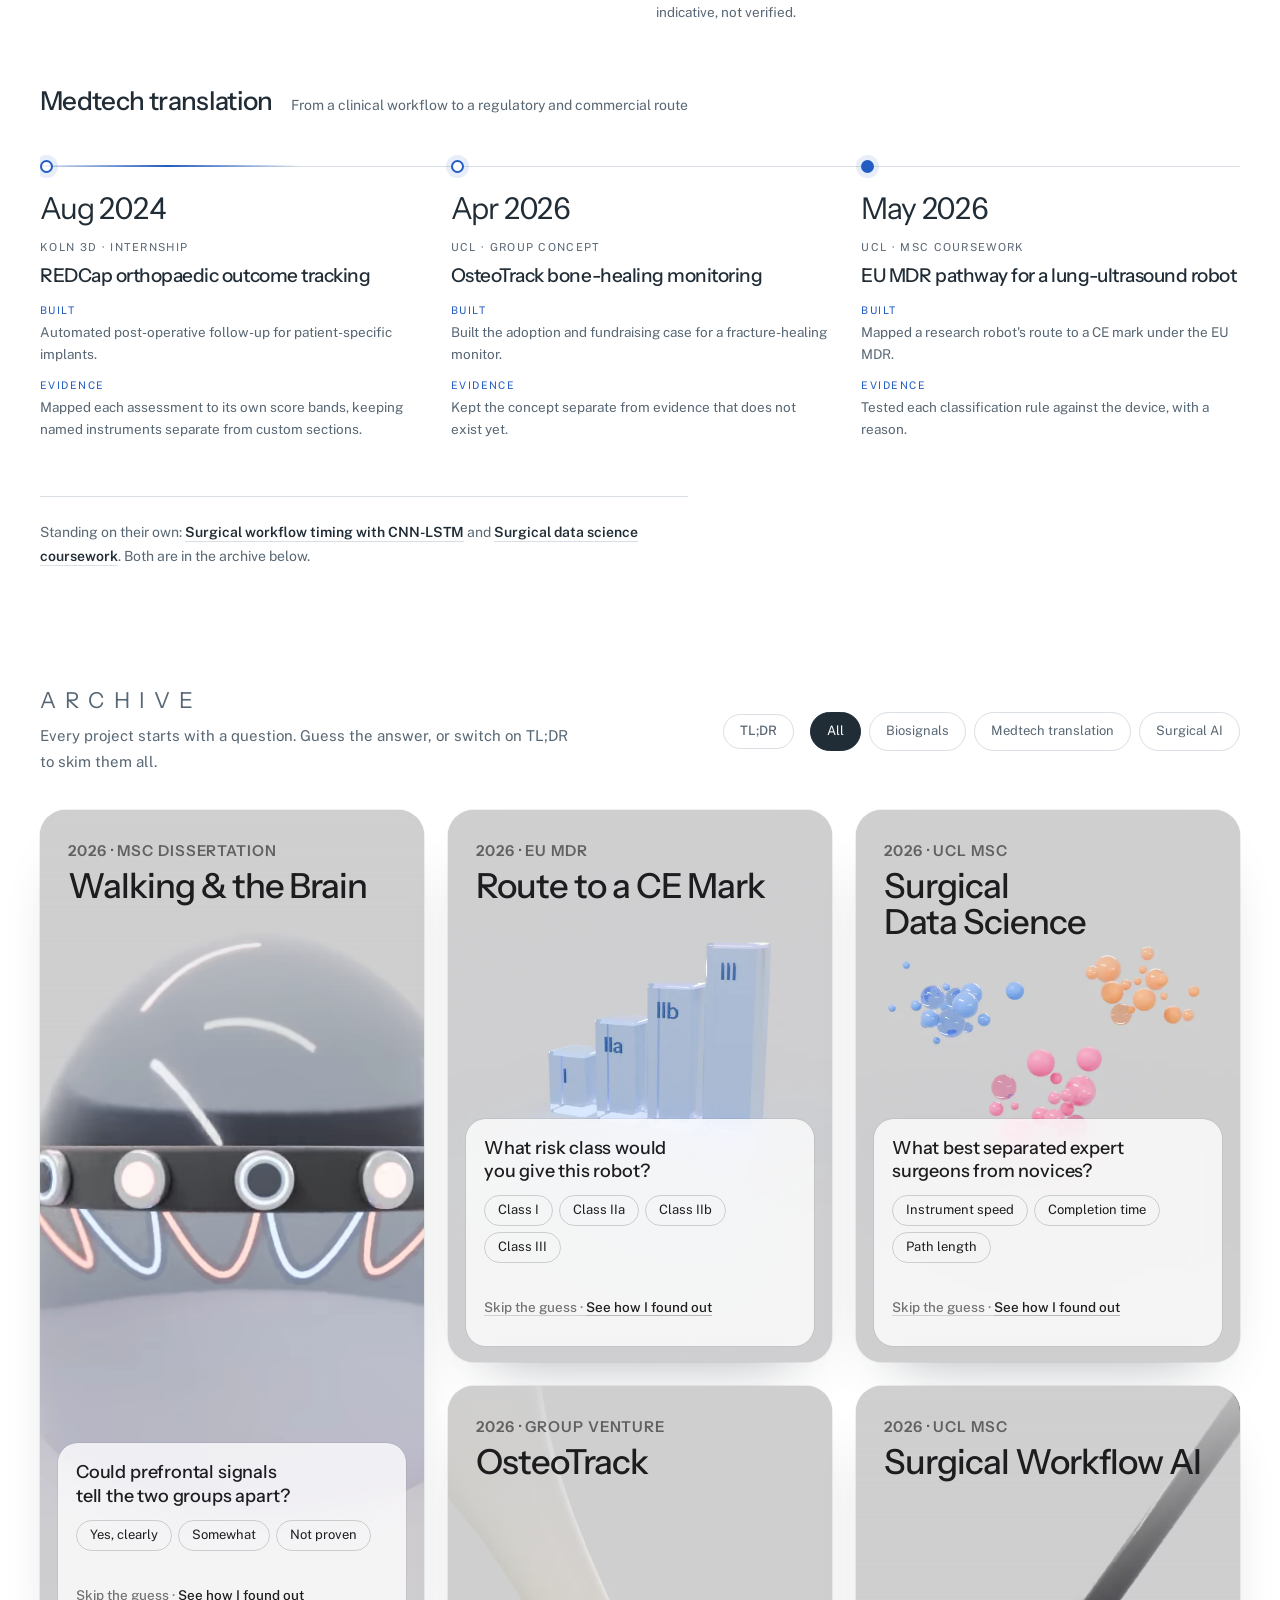
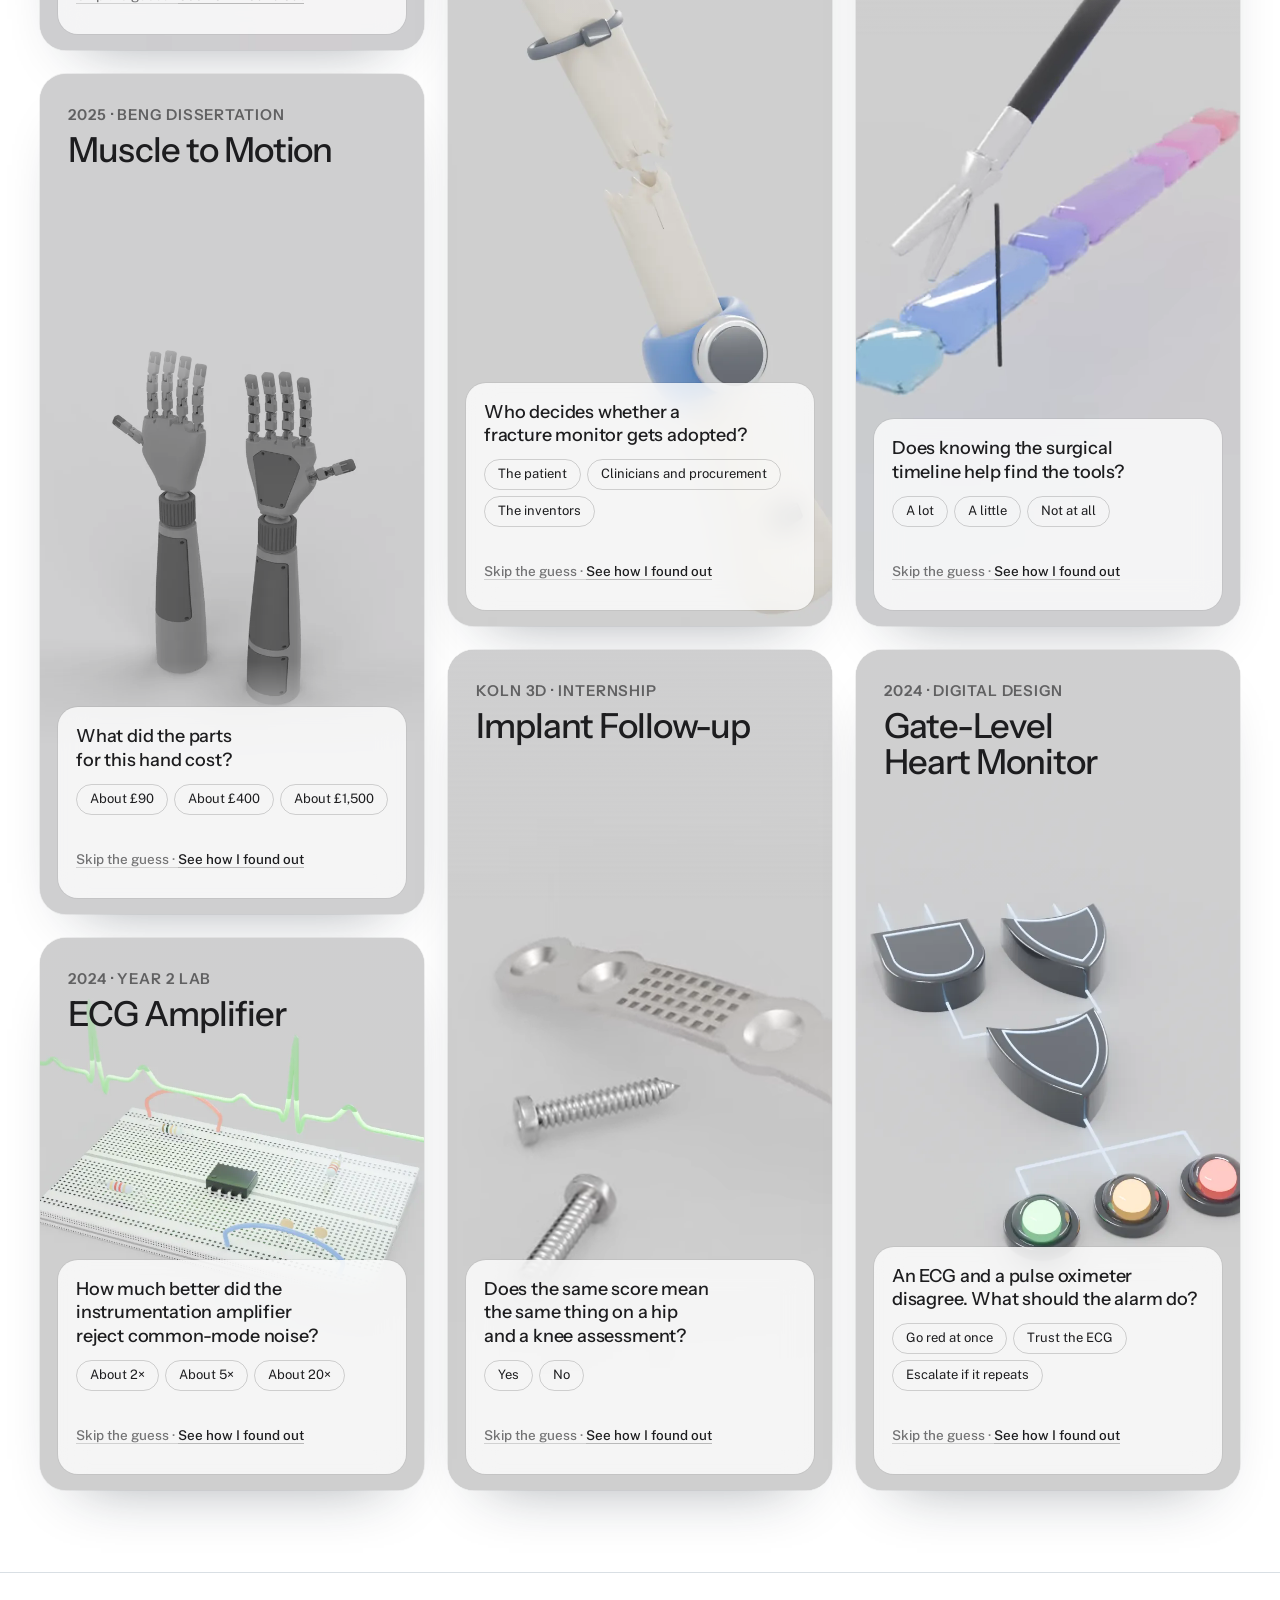
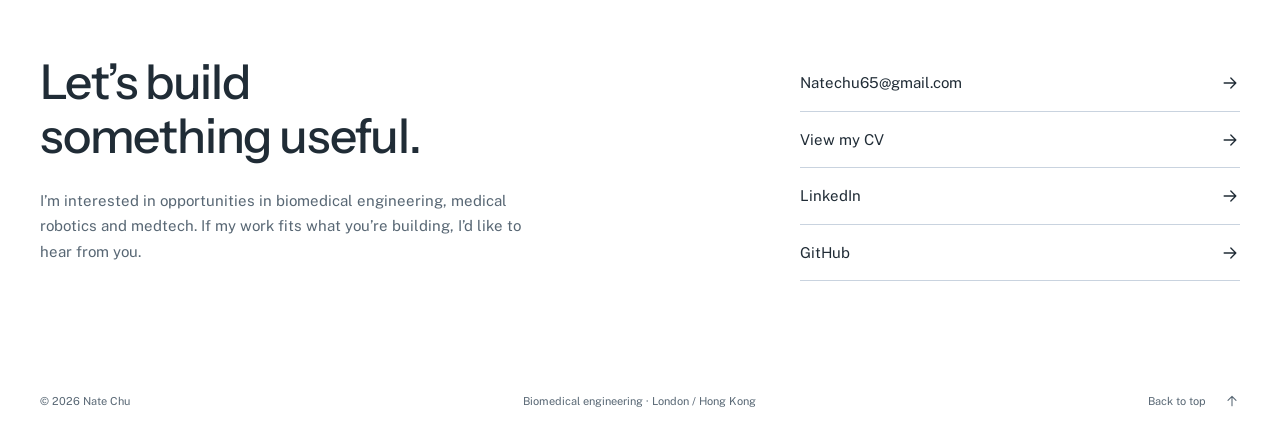
==== commit 07e113d1: "Card art round 2: grey studio, fractured-tibia OsteoTrack, autoplay loops - All 3D card renders shar" ====
--- a/index.html
+++ b/index.html
@@ -407,15 +407,15 @@
 </ol></div>
 <p class="standalone-note">Standing on their own: <a href="projects/surgical-workflow-prediction.html">Surgical workflow timing with CNN-LSTM</a> and <a href="projects/surgical-data-science.html">Surgical data science coursework</a>. Both are in the archive below.</p></div>
 <div class="vault" id="archive"><div class="vault-head"><div><h3 class="spaced">Archive</h3><p class="vault-intro">Every project starts with a question. Guess the answer, or switch on TL;DR to skim them all. <span class="vault-score" hidden>You have guessed <b>0</b> of 9, <b>0</b> right.</span></p></div><div class="vault-tools"><button type="button" class="vault-tldr" aria-pressed="false" title="Show every answer without guessing">TL;DR</button><div class="vault-filter" role="group" aria-label="Filter projects"><button type="button" aria-pressed="true" data-filter="all">All</button><button type="button" aria-pressed="false" data-filter="biosignals">Biosignals</button><button type="button" aria-pressed="false" data-filter="translation">Medtech translation</button><button type="button" aria-pressed="false" data-filter="surgical-ai">Surgical AI</button></div></div></div><div class="vault-grid">
-<article class="vc vc-dark vc-tall vc-art-render reveal" data-thread="biosignals" style="--c3:1;--r3:1;--s3:6;--c2:1;--r2:1;--s2:6"><div class="vc-art"><img class="vc-img vc-render" src="images/cards/fnirs-classification.webp" alt="" loading="lazy" width="640" height="420"><canvas class="vc-spin" data-src="images/cards/spin/fnirs-classification.webp" data-frames="9" aria-hidden="true"></canvas></div><span class="vc-glare" aria-hidden="true"></span><div class="vc-top"><p class="vc-eyebrow">2026 · MSc dissertation</p><h3 id="vc-fnirs-classification"><a class="vc-link" href="projects/fnirs-classification.html">Walking &amp; the Brain</a></h3></div><div class="vc-quiz"><p class="vc-q">Could prefrontal signals tell the two groups apart?</p><div class="vc-opts" role="group" aria-label="Your guess"><button type="button" class="vc-opt" data-correct="false">Yes, clearly</button><button type="button" class="vc-opt" data-correct="false">Somewhat</button><button type="button" class="vc-opt" data-correct="true">Not proven</button></div><div class="vc-reveal" aria-live="polite"><p><span class="vc-verdict"></span>Not proven. The best model reached 61.9% balanced accuracy, but selection-adjusted testing did not show it beat chance.</p></div><a class="vc-btn" href="projects/fnirs-classification.html" aria-describedby="vc-fnirs-classification">See how I found out</a></div></article>
-<article class="vc vc-dark vc-reg vc-art-render reveal" data-thread="translation" style="--c3:2;--r3:1;--s3:4;--c2:2;--r2:1;--s2:4"><div class="vc-art"><img class="vc-img vc-render" src="images/cards/ce-marking-lung-ultrasound-robot.webp" alt="" loading="lazy" width="640" height="420"></div><span class="vc-glare" aria-hidden="true"></span><div class="vc-top"><p class="vc-eyebrow">2026 · EU MDR</p><h3 id="vc-ce-marking-lung-ultrasound-robot"><a class="vc-link" href="projects/ce-marking-lung-ultrasound-robot.html">Route to a CE Mark</a></h3></div><div class="vc-quiz"><p class="vc-q">What risk class would you give this robot?</p><div class="vc-opts" role="group" aria-label="Your guess"><button type="button" class="vc-opt" data-correct="false">Class I</button><button type="button" class="vc-opt" data-correct="true">Class IIa</button><button type="button" class="vc-opt" data-correct="false">Class IIb</button><button type="button" class="vc-opt" data-correct="false">Class III</button></div><div class="vc-reveal" aria-live="polite"><p><span class="vc-verdict"></span>Class IIa, under Annex VIII Rule 10, because it is an active device used for diagnosis.</p></div><a class="vc-btn" href="projects/ce-marking-lung-ultrasound-robot.html" aria-describedby="vc-ce-marking-lung-ultrasound-robot">See how I found out</a></div></article>
+<article class="vc vc-light vc-tall vc-art-render reveal" data-thread="biosignals" style="--c3:1;--r3:1;--s3:6;--c2:1;--r2:1;--s2:6"><div class="vc-art"><img class="vc-img vc-render" src="images/cards/fnirs-classification.webp" alt="" loading="lazy" width="640" height="420"><video class="vc-loop" data-src="videos/cards/fnirs-classification.mp4" muted loop playsinline preload="none" aria-hidden="true" tabindex="-1"></video></div><span class="vc-glare" aria-hidden="true"></span><div class="vc-top"><p class="vc-eyebrow">2026 · MSc dissertation</p><h3 id="vc-fnirs-classification"><a class="vc-link" href="projects/fnirs-classification.html">Walking &amp; the Brain</a></h3></div><div class="vc-quiz"><p class="vc-q">Could prefrontal signals tell the two groups apart?</p><div class="vc-opts" role="group" aria-label="Your guess"><button type="button" class="vc-opt" data-correct="false">Yes, clearly</button><button type="button" class="vc-opt" data-correct="false">Somewhat</button><button type="button" class="vc-opt" data-correct="true">Not proven</button></div><div class="vc-reveal" aria-live="polite"><p><span class="vc-verdict"></span>Not proven. The best model reached 61.9% balanced accuracy, but selection-adjusted testing did not show it beat chance.</p></div><a class="vc-btn" href="projects/fnirs-classification.html" aria-describedby="vc-fnirs-classification">See how I found out</a></div></article>
+<article class="vc vc-light vc-reg vc-art-render reveal" data-thread="translation" style="--c3:2;--r3:1;--s3:4;--c2:2;--r2:1;--s2:4"><div class="vc-art"><img class="vc-img vc-render" src="images/cards/ce-marking-lung-ultrasound-robot.webp" alt="" loading="lazy" width="640" height="420"></div><span class="vc-glare" aria-hidden="true"></span><div class="vc-top"><p class="vc-eyebrow">2026 · EU MDR</p><h3 id="vc-ce-marking-lung-ultrasound-robot"><a class="vc-link" href="projects/ce-marking-lung-ultrasound-robot.html">Route to a CE Mark</a></h3></div><div class="vc-quiz"><p class="vc-q">What risk class would you give this robot?</p><div class="vc-opts" role="group" aria-label="Your guess"><button type="button" class="vc-opt" data-correct="false">Class I</button><button type="button" class="vc-opt" data-correct="true">Class IIa</button><button type="button" class="vc-opt" data-correct="false">Class IIb</button><button type="button" class="vc-opt" data-correct="false">Class III</button></div><div class="vc-reveal" aria-live="polite"><p><span class="vc-verdict"></span>Class IIa, under Annex VIII Rule 10, because it is an active device used for diagnosis.</p></div><a class="vc-btn" href="projects/ce-marking-lung-ultrasound-robot.html" aria-describedby="vc-ce-marking-lung-ultrasound-robot">See how I found out</a></div></article>
 <article class="vc vc-light vc-reg vc-art-render reveal" data-thread="surgical-ai" style="--c3:3;--r3:1;--s3:4;--c2:2;--r2:5;--s2:4"><div class="vc-art"><img class="vc-img vc-render" src="images/cards/surgical-data-science.webp" alt="" loading="lazy" width="640" height="420"></div><span class="vc-glare" aria-hidden="true"></span><div class="vc-top"><p class="vc-eyebrow">2026 · UCL MSc</p><h3 id="vc-surgical-data-science"><a class="vc-link" href="projects/surgical-data-science.html">Surgical Data Science</a></h3></div><div class="vc-quiz"><p class="vc-q">What best separated expert surgeons from novices?</p><div class="vc-opts" role="group" aria-label="Your guess"><button type="button" class="vc-opt" data-correct="false">Instrument speed</button><button type="button" class="vc-opt" data-correct="true">Completion time</button><button type="button" class="vc-opt" data-correct="false">Path length</button></div><div class="vc-reveal" aria-live="polite"><p><span class="vc-verdict"></span>Completion time. Experts averaged 86.5 s on the suturing task; novices averaged 141.2 s.</p></div><a class="vc-btn" href="projects/surgical-data-science.html" aria-describedby="vc-surgical-data-science">See how I found out</a></div></article>
 <article class="vc vc-light vc-tall vc-art-render reveal" data-thread="translation" style="--c3:2;--r3:5;--s3:6;--c2:1;--r2:7;--s2:6"><div class="vc-art"><img class="vc-img vc-render" src="images/cards/bone-healing-monitoring-device.webp" alt="" loading="lazy" width="640" height="420"></div><span class="vc-glare" aria-hidden="true"></span><div class="vc-top"><p class="vc-eyebrow">2026 · Group venture</p><h3 id="vc-bone-healing-monitoring-device"><a class="vc-link" href="projects/bone-healing-monitoring-device.html">OsteoTrack</a></h3></div><div class="vc-quiz"><p class="vc-q">Who decides whether a fracture monitor gets adopted?</p><div class="vc-opts" role="group" aria-label="Your guess"><button type="button" class="vc-opt" data-correct="false">The patient</button><button type="button" class="vc-opt" data-correct="true">Clinicians and procurement</button><button type="button" class="vc-opt" data-correct="false">The inventors</button></div><div class="vc-reveal" aria-live="polite"><p><span class="vc-verdict"></span>Clinicians, fracture-clinic leads and procurement teams. Patients benefit, but those groups decide, so we pitched to them.</p></div><a class="vc-btn" href="projects/bone-healing-monitoring-device.html" aria-describedby="vc-bone-healing-monitoring-device">See how I found out</a></div></article>
-<article class="vc vc-dark vc-tall vc-art-render reveal" data-thread="surgical-ai" style="--c3:3;--r3:5;--s3:6;--c2:2;--r2:9;--s2:6"><div class="vc-art"><img class="vc-img vc-render" src="images/cards/surgical-workflow-prediction.webp" alt="" loading="lazy" width="640" height="420"><canvas class="vc-spin" data-src="images/cards/spin/surgical-workflow-prediction.webp" data-frames="9" aria-hidden="true"></canvas></div><span class="vc-glare" aria-hidden="true"></span><div class="vc-top"><p class="vc-eyebrow">2026 · UCL MSc</p><h3 id="vc-surgical-workflow-prediction"><a class="vc-link" href="projects/surgical-workflow-prediction.html">Surgical Workflow AI</a></h3></div><div class="vc-quiz"><p class="vc-q">Does knowing the surgical timeline help find the tools?</p><div class="vc-opts" role="group" aria-label="Your guess"><button type="button" class="vc-opt" data-correct="false">A lot</button><button type="button" class="vc-opt" data-correct="true">A little</button><button type="button" class="vc-opt" data-correct="false">Not at all</button></div><div class="vc-reveal" aria-live="polite"><p><span class="vc-verdict"></span>A little. Tool-detection mAP rose from 0.910 to 0.918, but with p = 0.11 the gain was not significant.</p></div><a class="vc-btn" href="projects/surgical-workflow-prediction.html" aria-describedby="vc-surgical-workflow-prediction">See how I found out</a></div></article>
+<article class="vc vc-light vc-tall vc-art-render reveal" data-thread="surgical-ai" style="--c3:3;--r3:5;--s3:6;--c2:2;--r2:9;--s2:6"><div class="vc-art"><img class="vc-img vc-render" src="images/cards/surgical-workflow-prediction.webp" alt="" loading="lazy" width="640" height="420"><video class="vc-loop" data-src="videos/cards/surgical-workflow-prediction.mp4" muted loop playsinline preload="none" aria-hidden="true" tabindex="-1"></video></div><span class="vc-glare" aria-hidden="true"></span><div class="vc-top"><p class="vc-eyebrow">2026 · UCL MSc</p><h3 id="vc-surgical-workflow-prediction"><a class="vc-link" href="projects/surgical-workflow-prediction.html">Surgical Workflow AI</a></h3></div><div class="vc-quiz"><p class="vc-q">Does knowing the surgical timeline help find the tools?</p><div class="vc-opts" role="group" aria-label="Your guess"><button type="button" class="vc-opt" data-correct="false">A lot</button><button type="button" class="vc-opt" data-correct="true">A little</button><button type="button" class="vc-opt" data-correct="false">Not at all</button></div><div class="vc-reveal" aria-live="polite"><p><span class="vc-verdict"></span>A little. Tool-detection mAP rose from 0.910 to 0.918, but with p = 0.11 the gain was not significant.</p></div><a class="vc-btn" href="projects/surgical-workflow-prediction.html" aria-describedby="vc-surgical-workflow-prediction">See how I found out</a></div></article>
 <article class="vc vc-light vc-tall vc-art-product reveal" data-thread="biosignals" style="--c3:1;--r3:7;--s3:6;--c2:1;--r2:13;--s2:6"><div class="vc-art"><img class="vc-img vc-product" src="images/cards/emg-controlled-robotic-arm.webp" alt="" loading="lazy" width="640" height="420"></div><span class="vc-glare" aria-hidden="true"></span><div class="vc-top"><p class="vc-eyebrow">2025 · BEng dissertation</p><h3 id="vc-emg-controlled-robotic-arm"><a class="vc-link" href="projects/emg-controlled-robotic-arm.html">Muscle to Motion</a></h3></div><div class="vc-quiz"><p class="vc-q">What did the parts for this hand cost?</p><div class="vc-opts" role="group" aria-label="Your guess"><button type="button" class="vc-opt" data-correct="true">About £90</button><button type="button" class="vc-opt" data-correct="false">About £400</button><button type="button" class="vc-opt" data-correct="false">About £1,500</button></div><div class="vc-reveal" aria-live="polite"><p><span class="vc-verdict"></span>About £91 in parts, with around 6 N of combined fingertip force in simple scale tests.</p></div><a class="vc-btn" href="projects/emg-controlled-robotic-arm.html" aria-describedby="vc-emg-controlled-robotic-arm">See how I found out</a></div></article>
-<article class="vc vc-light vc-tall vc-art-render reveal" data-thread="translation" style="--c3:2;--r3:11;--s3:6;--c2:2;--r2:15;--s2:6"><div class="vc-art"><img class="vc-img vc-render" src="images/cards/redcap-feedback-workflow.webp" alt="" loading="lazy" width="640" height="420" style="object-position:58% 50%"><canvas class="vc-spin" data-src="images/cards/spin/redcap-feedback-workflow.webp" data-frames="9" aria-hidden="true"></canvas></div><span class="vc-glare" aria-hidden="true"></span><div class="vc-top"><p class="vc-eyebrow">KOLN 3D · Internship</p><h3 id="vc-redcap-feedback-workflow"><a class="vc-link" href="projects/redcap-feedback-workflow.html">Implant Follow-up</a></h3></div><div class="vc-quiz"><p class="vc-q">Does the same score mean the same thing on a hip and a knee assessment?</p><div class="vc-opts" role="group" aria-label="Your guess"><button type="button" class="vc-opt" data-correct="false">Yes</button><button type="button" class="vc-opt" data-correct="true">No</button></div><div class="vc-reveal" aria-live="polite"><p><span class="vc-verdict"></span>No. Each instrument has its own score bands, so I mapped every assessment separately.</p></div><a class="vc-btn" href="projects/redcap-feedback-workflow.html" aria-describedby="vc-redcap-feedback-workflow">See how I found out</a></div></article>
-<article class="vc vc-dark vc-tall vc-art-render reveal" data-thread="biosignals" style="--c3:3;--r3:11;--s3:6;--c2:1;--r2:19;--s2:6"><div class="vc-art"><img class="vc-img vc-render" src="images/cards/heart-rate-monitor.webp" alt="" loading="lazy" width="640" height="420" style="object-position:64% 50%"></div><span class="vc-glare" aria-hidden="true"></span><div class="vc-top"><p class="vc-eyebrow">2024 · Digital design</p><h3 id="vc-heart-rate-monitor"><a class="vc-link" href="projects/heart-rate-monitor.html">Gate-Level Heart Monitor</a></h3></div><div class="vc-quiz"><p class="vc-q">An ECG and a pulse oximeter disagree. What should the alarm do?</p><div class="vc-opts" role="group" aria-label="Your guess"><button type="button" class="vc-opt" data-correct="false">Go red at once</button><button type="button" class="vc-opt" data-correct="false">Trust the ECG</button><button type="button" class="vc-opt" data-correct="true">Escalate if it repeats</button></div><div class="vc-reveal" aria-live="polite"><p><span class="vc-verdict"></span>Escalate. The circuit counts repeated disagreements and steps from green to amber to red.</p></div><a class="vc-btn" href="projects/heart-rate-monitor.html" aria-describedby="vc-heart-rate-monitor">See how I found out</a></div></article>
-<article class="vc vc-dark vc-reg vc-art-render reveal" data-thread="biosignals" style="--c3:1;--r3:13;--s3:4;--c2:2;--r2:21;--s2:4"><div class="vc-art"><img class="vc-img vc-render" src="images/cards/ecg-amplifier.webp" alt="" loading="lazy" width="640" height="420"></div><span class="vc-glare" aria-hidden="true"></span><div class="vc-top"><p class="vc-eyebrow">2024 · Year 2 lab</p><h3 id="vc-ecg-amplifier"><a class="vc-link" href="projects/ecg-amplifier.html">ECG Amplifier</a></h3></div><div class="vc-quiz"><p class="vc-q">How much better did the instrumentation amplifier reject common-mode noise?</p><div class="vc-opts" role="group" aria-label="Your guess"><button type="button" class="vc-opt" data-correct="false">About 2×</button><button type="button" class="vc-opt" data-correct="false">About 5×</button><button type="button" class="vc-opt" data-correct="true">About 20×</button></div><div class="vc-reveal" aria-live="polite"><p><span class="vc-verdict"></span>About 20×. Common-mode rejection rose from 32.6 dB to 59.0 dB.</p></div><a class="vc-btn" href="projects/ecg-amplifier.html" aria-describedby="vc-ecg-amplifier">See how I found out</a></div></article>
+<article class="vc vc-light vc-tall vc-art-render reveal" data-thread="translation" style="--c3:2;--r3:11;--s3:6;--c2:2;--r2:15;--s2:6"><div class="vc-art"><img class="vc-img vc-render" src="images/cards/redcap-feedback-workflow.webp" alt="" loading="lazy" width="640" height="420" style="object-position:58% 50%"><video class="vc-loop" data-src="videos/cards/redcap-feedback-workflow.mp4" muted loop playsinline preload="none" aria-hidden="true" tabindex="-1" style="object-position:58% 50%"></video></div><span class="vc-glare" aria-hidden="true"></span><div class="vc-top"><p class="vc-eyebrow">KOLN 3D · Internship</p><h3 id="vc-redcap-feedback-workflow"><a class="vc-link" href="projects/redcap-feedback-workflow.html">Implant Follow-up</a></h3></div><div class="vc-quiz"><p class="vc-q">Does the same score mean the same thing on a hip and a knee assessment?</p><div class="vc-opts" role="group" aria-label="Your guess"><button type="button" class="vc-opt" data-correct="false">Yes</button><button type="button" class="vc-opt" data-correct="true">No</button></div><div class="vc-reveal" aria-live="polite"><p><span class="vc-verdict"></span>No. Each instrument has its own score bands, so I mapped every assessment separately.</p></div><a class="vc-btn" href="projects/redcap-feedback-workflow.html" aria-describedby="vc-redcap-feedback-workflow">See how I found out</a></div></article>
+<article class="vc vc-light vc-tall vc-art-render reveal" data-thread="biosignals" style="--c3:3;--r3:11;--s3:6;--c2:1;--r2:19;--s2:6"><div class="vc-art"><img class="vc-img vc-render" src="images/cards/heart-rate-monitor.webp" alt="" loading="lazy" width="640" height="420" style="object-position:64% 50%"></div><span class="vc-glare" aria-hidden="true"></span><div class="vc-top"><p class="vc-eyebrow">2024 · Digital design</p><h3 id="vc-heart-rate-monitor"><a class="vc-link" href="projects/heart-rate-monitor.html">Gate-Level Heart Monitor</a></h3></div><div class="vc-quiz"><p class="vc-q">An ECG and a pulse oximeter disagree. What should the alarm do?</p><div class="vc-opts" role="group" aria-label="Your guess"><button type="button" class="vc-opt" data-correct="false">Go red at once</button><button type="button" class="vc-opt" data-correct="false">Trust the ECG</button><button type="button" class="vc-opt" data-correct="true">Escalate if it repeats</button></div><div class="vc-reveal" aria-live="polite"><p><span class="vc-verdict"></span>Escalate. The circuit counts repeated disagreements and steps from green to amber to red.</p></div><a class="vc-btn" href="projects/heart-rate-monitor.html" aria-describedby="vc-heart-rate-monitor">See how I found out</a></div></article>
+<article class="vc vc-light vc-reg vc-art-render reveal" data-thread="biosignals" style="--c3:1;--r3:13;--s3:4;--c2:2;--r2:21;--s2:4"><div class="vc-art"><img class="vc-img vc-render" src="images/cards/ecg-amplifier.webp" alt="" loading="lazy" width="10765" height="40215"></div><span class="vc-glare" aria-hidden="true"></span><div class="vc-top"><p class="vc-eyebrow">2024 · Year 2 lab</p><h3 id="vc-ecg-amplifier"><a class="vc-link" href="projects/ecg-amplifier.html">ECG Amplifier</a></h3></div><div class="vc-quiz"><p class="vc-q">How much better did the instrumentation amplifier reject common-mode noise?</p><div class="vc-opts" role="group" aria-label="Your guess"><button type="button" class="vc-opt" data-correct="false">About 2×</button><button type="button" class="vc-opt" data-correct="false">About 5×</button><button type="button" class="vc-opt" data-correct="true">About 20×</button></div><div class="vc-reveal" aria-live="polite"><p><span class="vc-verdict"></span>About 20×. Common-mode rejection rose from 32.6 dB to 59.0 dB.</p></div><a class="vc-btn" href="projects/ecg-amplifier.html" aria-describedby="vc-ecg-amplifier">See how I found out</a></div></article>
 </div></div>
 </div></section>
 <!-- work:end -->
--- a/theme.css
+++ b/theme.css
@@ -2684,8 +2684,11 @@
 .vc-art-render.vc-dark {
   --bg: #010102;
 }
-.vc-art-render.vc-light {
-  --bg: #eceef1;
+.vc-art-render.vc-light,
+.vc-art-product.vc-light {
+  /* one studio grey for every card, matched to the renders */
+  --bg: #cfcfd0;
+  --scrim: rgba(207, 207, 208, 0.85);
 }
 .vc-art-render .vc-art::after {
   content: "";
@@ -2695,22 +2698,18 @@
   pointer-events: none;
   background: linear-gradient(180deg, var(--scrim) 0%, transparent 30%);
 }
-.vc-spin {
+.vc-loop {
   position: absolute;
   inset: 0;
   width: 100%;
   height: 100%;
+  object-fit: cover;
   opacity: 0;
-  transition: opacity 0.35s, transform 1.2s var(--ease);
-}
-.vc-spin.is-ready {
+  transition: opacity 0.6s, transform 1.2s var(--ease);
+}
+.vc-loop.is-playing {
   opacity: 1;
 }
-.vc:hover .vc-spin {
+.vc:hover .vc-loop {
   transform: scale(1.045);
 }
-@media (prefers-reduced-motion: reduce) {
-  .vc-spin {
-    display: none;
-  }
-}
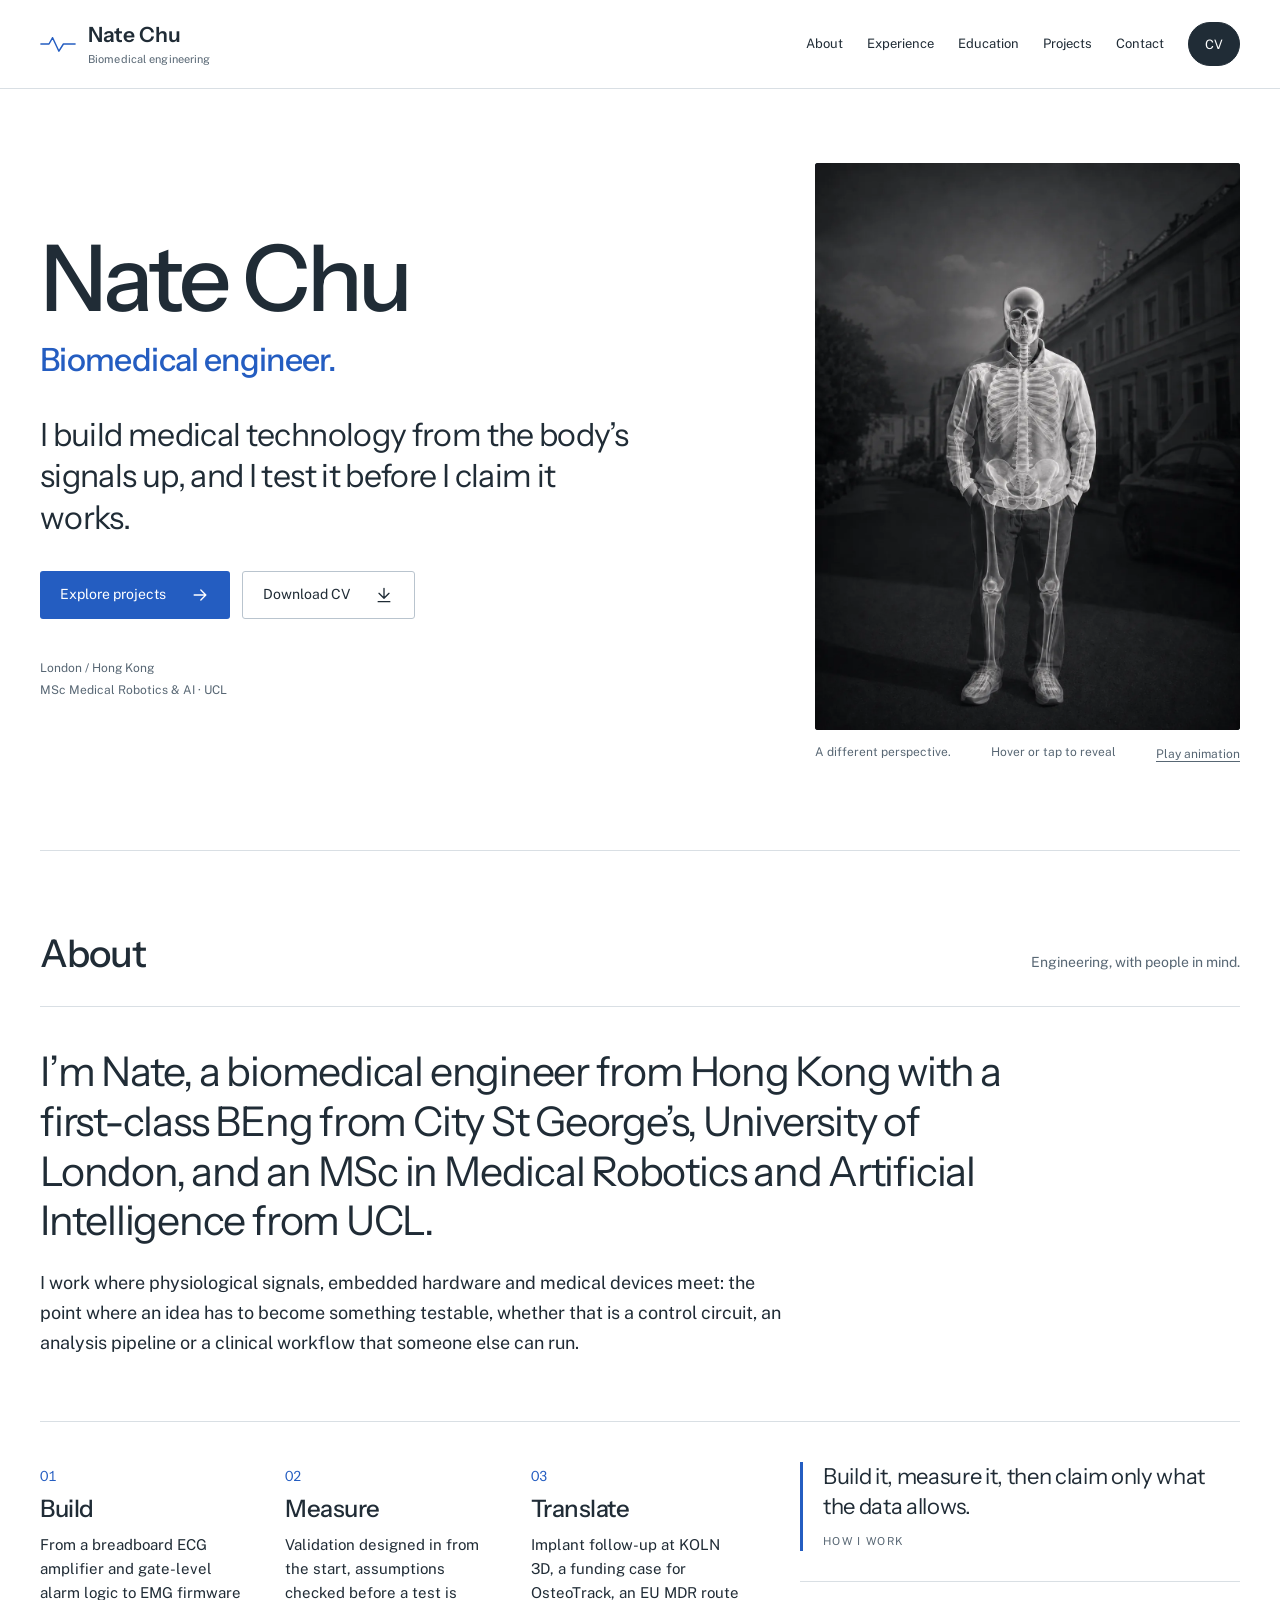
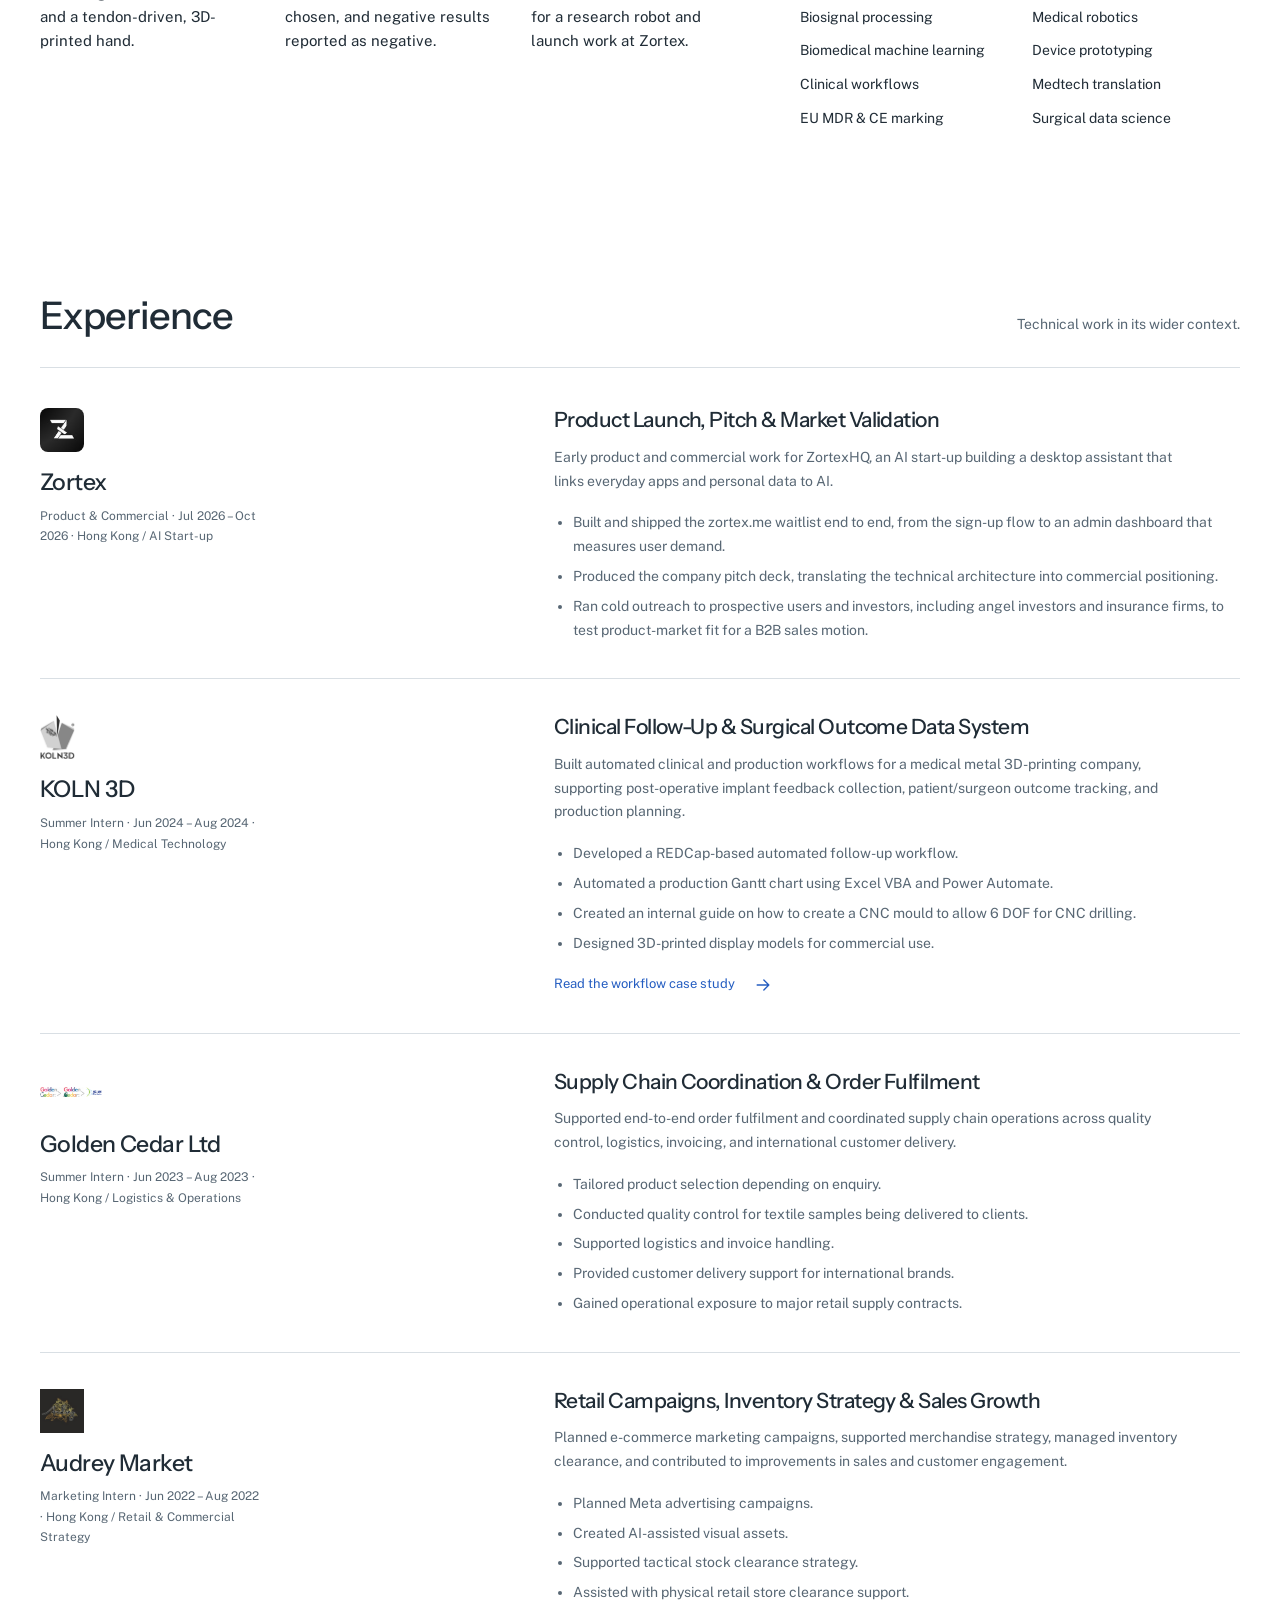
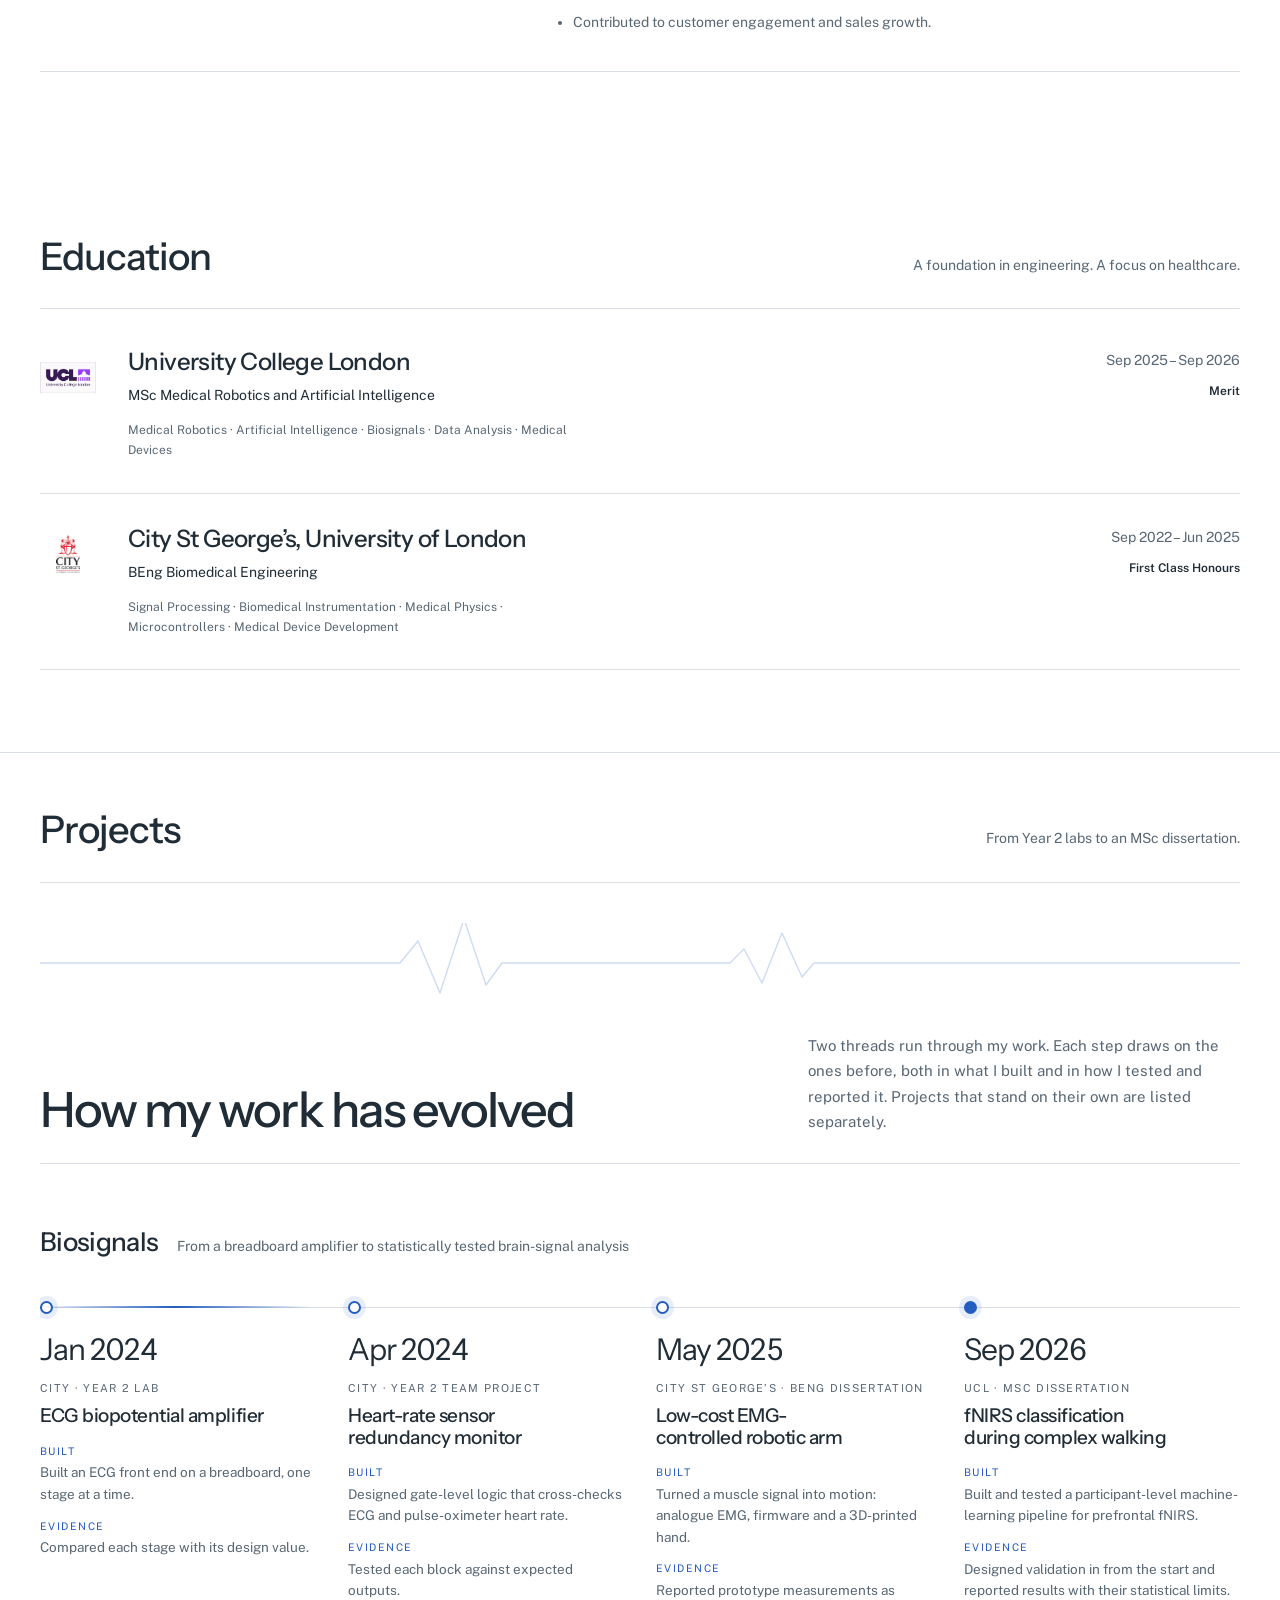
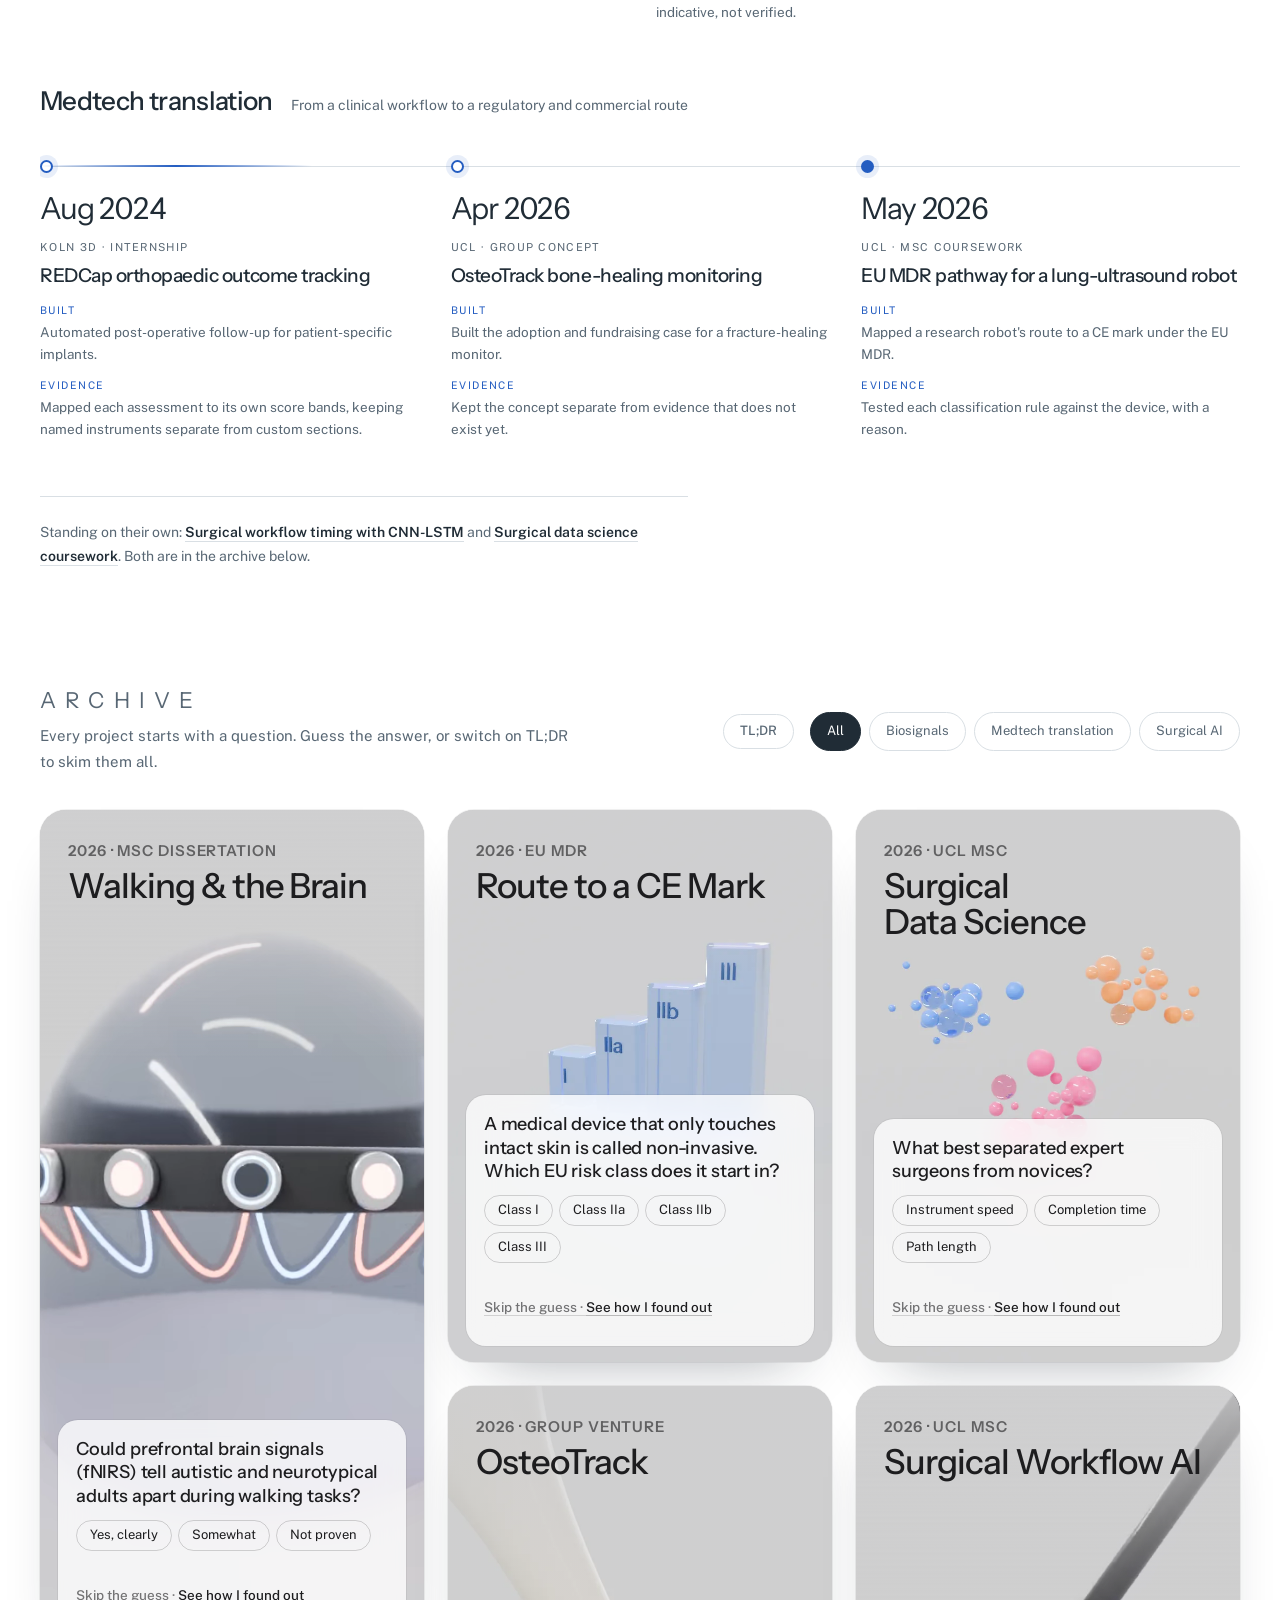
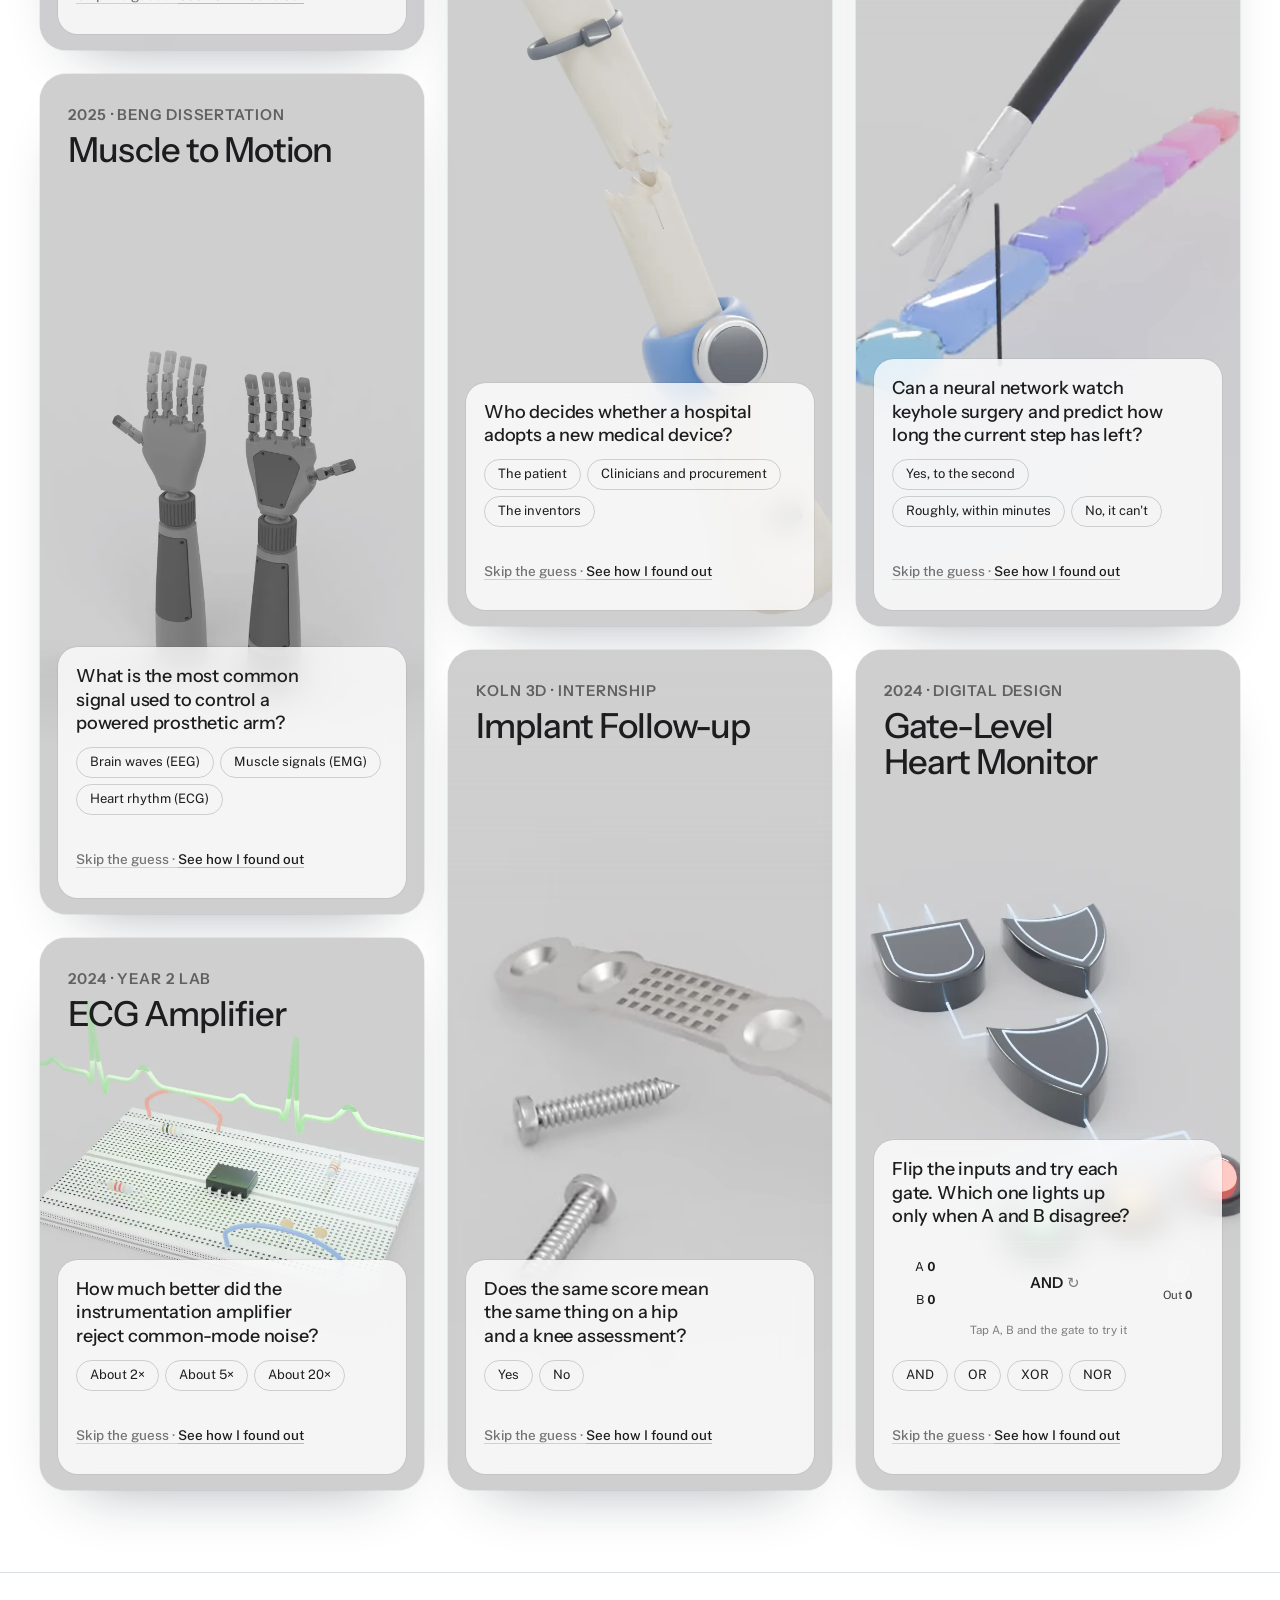
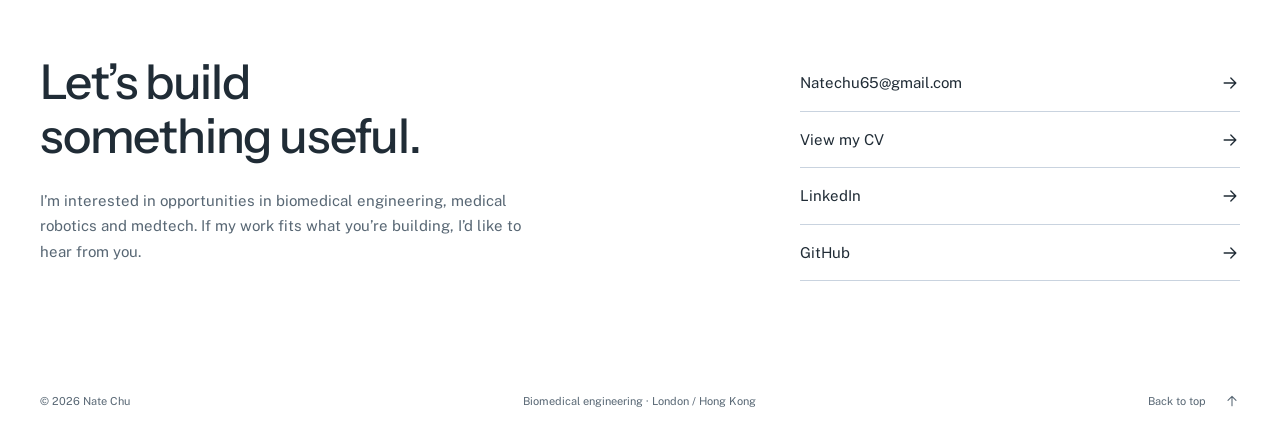
==== commit 4ccb6716: "Merge card-art-and-tldr into wide-layout Brings the 3D card art, autoplay turntable loops and TL;DR " ====
--- a/index.html
+++ b/index.html
@@ -407,14 +407,14 @@
 </ol></div>
 <p class="standalone-note">Standing on their own: <a href="projects/surgical-workflow-prediction.html">Surgical workflow timing with CNN-LSTM</a> and <a href="projects/surgical-data-science.html">Surgical data science coursework</a>. Both are in the archive below.</p></div>
 <div class="vault" id="archive"><div class="vault-head"><div><h3 class="spaced">Archive</h3><p class="vault-intro">Every project starts with a question. Guess the answer, or switch on TL;DR to skim them all. <span class="vault-score" hidden>You have guessed <b>0</b> of 9, <b>0</b> right.</span></p></div><div class="vault-tools"><button type="button" class="vault-tldr" aria-pressed="false" title="Show every answer without guessing">TL;DR</button><div class="vault-filter" role="group" aria-label="Filter projects"><button type="button" aria-pressed="true" data-filter="all">All</button><button type="button" aria-pressed="false" data-filter="biosignals">Biosignals</button><button type="button" aria-pressed="false" data-filter="translation">Medtech translation</button><button type="button" aria-pressed="false" data-filter="surgical-ai">Surgical AI</button></div></div></div><div class="vault-grid">
-<article class="vc vc-light vc-tall vc-art-render reveal" data-thread="biosignals" style="--c3:1;--r3:1;--s3:6;--c2:1;--r2:1;--s2:6"><div class="vc-art"><img class="vc-img vc-render" src="images/cards/fnirs-classification.webp" alt="" loading="lazy" width="640" height="420"><video class="vc-loop" data-src="videos/cards/fnirs-classification.mp4" muted loop playsinline preload="none" aria-hidden="true" tabindex="-1"></video></div><span class="vc-glare" aria-hidden="true"></span><div class="vc-top"><p class="vc-eyebrow">2026 · MSc dissertation</p><h3 id="vc-fnirs-classification"><a class="vc-link" href="projects/fnirs-classification.html">Walking &amp; the Brain</a></h3></div><div class="vc-quiz"><p class="vc-q">Could prefrontal signals tell the two groups apart?</p><div class="vc-opts" role="group" aria-label="Your guess"><button type="button" class="vc-opt" data-correct="false">Yes, clearly</button><button type="button" class="vc-opt" data-correct="false">Somewhat</button><button type="button" class="vc-opt" data-correct="true">Not proven</button></div><div class="vc-reveal" aria-live="polite"><p><span class="vc-verdict"></span>Not proven. The best model reached 61.9% balanced accuracy, but selection-adjusted testing did not show it beat chance.</p></div><a class="vc-btn" href="projects/fnirs-classification.html" aria-describedby="vc-fnirs-classification">See how I found out</a></div></article>
-<article class="vc vc-light vc-reg vc-art-render reveal" data-thread="translation" style="--c3:2;--r3:1;--s3:4;--c2:2;--r2:1;--s2:4"><div class="vc-art"><img class="vc-img vc-render" src="images/cards/ce-marking-lung-ultrasound-robot.webp" alt="" loading="lazy" width="640" height="420"></div><span class="vc-glare" aria-hidden="true"></span><div class="vc-top"><p class="vc-eyebrow">2026 · EU MDR</p><h3 id="vc-ce-marking-lung-ultrasound-robot"><a class="vc-link" href="projects/ce-marking-lung-ultrasound-robot.html">Route to a CE Mark</a></h3></div><div class="vc-quiz"><p class="vc-q">What risk class would you give this robot?</p><div class="vc-opts" role="group" aria-label="Your guess"><button type="button" class="vc-opt" data-correct="false">Class I</button><button type="button" class="vc-opt" data-correct="true">Class IIa</button><button type="button" class="vc-opt" data-correct="false">Class IIb</button><button type="button" class="vc-opt" data-correct="false">Class III</button></div><div class="vc-reveal" aria-live="polite"><p><span class="vc-verdict"></span>Class IIa, under Annex VIII Rule 10, because it is an active device used for diagnosis.</p></div><a class="vc-btn" href="projects/ce-marking-lung-ultrasound-robot.html" aria-describedby="vc-ce-marking-lung-ultrasound-robot">See how I found out</a></div></article>
+<article class="vc vc-light vc-tall vc-art-render reveal" data-thread="biosignals" style="--c3:1;--r3:1;--s3:6;--c2:1;--r2:1;--s2:6"><div class="vc-art"><img class="vc-img vc-render" src="images/cards/fnirs-classification.webp" alt="" loading="lazy" width="640" height="420"><video class="vc-loop" data-src="videos/cards/fnirs-classification.mp4" muted loop playsinline preload="none" aria-hidden="true" tabindex="-1"></video></div><span class="vc-glare" aria-hidden="true"></span><div class="vc-top"><p class="vc-eyebrow">2026 · MSc dissertation</p><h3 id="vc-fnirs-classification"><a class="vc-link" href="projects/fnirs-classification.html">Walking &amp; the Brain</a></h3></div><div class="vc-quiz"><p class="vc-q">Could prefrontal brain signals (fNIRS) tell autistic and neurotypical adults apart during walking tasks?</p><div class="vc-opts" role="group" aria-label="Your guess"><button type="button" class="vc-opt" data-correct="false">Yes, clearly</button><button type="button" class="vc-opt" data-correct="false">Somewhat</button><button type="button" class="vc-opt" data-correct="true">Not proven</button></div><div class="vc-reveal" aria-live="polite"><p><span class="vc-verdict"></span>Not proven. The best model reached 61.9% balanced accuracy, but selection-adjusted testing did not show it beat chance.</p></div><a class="vc-btn" href="projects/fnirs-classification.html" aria-describedby="vc-fnirs-classification">See how I found out</a></div></article>
+<article class="vc vc-light vc-reg vc-art-render reveal" data-thread="translation" style="--c3:2;--r3:1;--s3:4;--c2:2;--r2:1;--s2:4"><div class="vc-art"><img class="vc-img vc-render" src="images/cards/ce-marking-lung-ultrasound-robot.webp" alt="" loading="lazy" width="640" height="420"></div><span class="vc-glare" aria-hidden="true"></span><div class="vc-top"><p class="vc-eyebrow">2026 · EU MDR</p><h3 id="vc-ce-marking-lung-ultrasound-robot"><a class="vc-link" href="projects/ce-marking-lung-ultrasound-robot.html">Route to a CE Mark</a></h3></div><div class="vc-quiz"><p class="vc-q">A medical device that only touches intact skin is called non-invasive. Which EU risk class does it start in?</p><div class="vc-opts" role="group" aria-label="Your guess"><button type="button" class="vc-opt" data-correct="true">Class I</button><button type="button" class="vc-opt" data-correct="false">Class IIa</button><button type="button" class="vc-opt" data-correct="false">Class IIb</button><button type="button" class="vc-opt" data-correct="false">Class III</button></div><div class="vc-reveal" aria-live="polite"><p><span class="vc-verdict"></span>Class I, the lowest. Under EU rules (MDR Annex VIII, Rule 1), non-invasive devices start there, but a more specific rule can move them up. The lung-ultrasound robot I assessed is non-invasive too, yet as an active device used for diagnosis it becomes Class IIa under Rule 10.</p></div><a class="vc-btn" href="projects/ce-marking-lung-ultrasound-robot.html" aria-describedby="vc-ce-marking-lung-ultrasound-robot">See how I found out</a></div></article>
 <article class="vc vc-light vc-reg vc-art-render reveal" data-thread="surgical-ai" style="--c3:3;--r3:1;--s3:4;--c2:2;--r2:5;--s2:4"><div class="vc-art"><img class="vc-img vc-render" src="images/cards/surgical-data-science.webp" alt="" loading="lazy" width="640" height="420"></div><span class="vc-glare" aria-hidden="true"></span><div class="vc-top"><p class="vc-eyebrow">2026 · UCL MSc</p><h3 id="vc-surgical-data-science"><a class="vc-link" href="projects/surgical-data-science.html">Surgical Data Science</a></h3></div><div class="vc-quiz"><p class="vc-q">What best separated expert surgeons from novices?</p><div class="vc-opts" role="group" aria-label="Your guess"><button type="button" class="vc-opt" data-correct="false">Instrument speed</button><button type="button" class="vc-opt" data-correct="true">Completion time</button><button type="button" class="vc-opt" data-correct="false">Path length</button></div><div class="vc-reveal" aria-live="polite"><p><span class="vc-verdict"></span>Completion time. Experts averaged 86.5 s on the suturing task; novices averaged 141.2 s.</p></div><a class="vc-btn" href="projects/surgical-data-science.html" aria-describedby="vc-surgical-data-science">See how I found out</a></div></article>
-<article class="vc vc-light vc-tall vc-art-render reveal" data-thread="translation" style="--c3:2;--r3:5;--s3:6;--c2:1;--r2:7;--s2:6"><div class="vc-art"><img class="vc-img vc-render" src="images/cards/bone-healing-monitoring-device.webp" alt="" loading="lazy" width="640" height="420"></div><span class="vc-glare" aria-hidden="true"></span><div class="vc-top"><p class="vc-eyebrow">2026 · Group venture</p><h3 id="vc-bone-healing-monitoring-device"><a class="vc-link" href="projects/bone-healing-monitoring-device.html">OsteoTrack</a></h3></div><div class="vc-quiz"><p class="vc-q">Who decides whether a fracture monitor gets adopted?</p><div class="vc-opts" role="group" aria-label="Your guess"><button type="button" class="vc-opt" data-correct="false">The patient</button><button type="button" class="vc-opt" data-correct="true">Clinicians and procurement</button><button type="button" class="vc-opt" data-correct="false">The inventors</button></div><div class="vc-reveal" aria-live="polite"><p><span class="vc-verdict"></span>Clinicians, fracture-clinic leads and procurement teams. Patients benefit, but those groups decide, so we pitched to them.</p></div><a class="vc-btn" href="projects/bone-healing-monitoring-device.html" aria-describedby="vc-bone-healing-monitoring-device">See how I found out</a></div></article>
-<article class="vc vc-light vc-tall vc-art-render reveal" data-thread="surgical-ai" style="--c3:3;--r3:5;--s3:6;--c2:2;--r2:9;--s2:6"><div class="vc-art"><img class="vc-img vc-render" src="images/cards/surgical-workflow-prediction.webp" alt="" loading="lazy" width="640" height="420"><video class="vc-loop" data-src="videos/cards/surgical-workflow-prediction.mp4" muted loop playsinline preload="none" aria-hidden="true" tabindex="-1"></video></div><span class="vc-glare" aria-hidden="true"></span><div class="vc-top"><p class="vc-eyebrow">2026 · UCL MSc</p><h3 id="vc-surgical-workflow-prediction"><a class="vc-link" href="projects/surgical-workflow-prediction.html">Surgical Workflow AI</a></h3></div><div class="vc-quiz"><p class="vc-q">Does knowing the surgical timeline help find the tools?</p><div class="vc-opts" role="group" aria-label="Your guess"><button type="button" class="vc-opt" data-correct="false">A lot</button><button type="button" class="vc-opt" data-correct="true">A little</button><button type="button" class="vc-opt" data-correct="false">Not at all</button></div><div class="vc-reveal" aria-live="polite"><p><span class="vc-verdict"></span>A little. Tool-detection mAP rose from 0.910 to 0.918, but with p = 0.11 the gain was not significant.</p></div><a class="vc-btn" href="projects/surgical-workflow-prediction.html" aria-describedby="vc-surgical-workflow-prediction">See how I found out</a></div></article>
-<article class="vc vc-light vc-tall vc-art-product reveal" data-thread="biosignals" style="--c3:1;--r3:7;--s3:6;--c2:1;--r2:13;--s2:6"><div class="vc-art"><img class="vc-img vc-product" src="images/cards/emg-controlled-robotic-arm.webp" alt="" loading="lazy" width="640" height="420"></div><span class="vc-glare" aria-hidden="true"></span><div class="vc-top"><p class="vc-eyebrow">2025 · BEng dissertation</p><h3 id="vc-emg-controlled-robotic-arm"><a class="vc-link" href="projects/emg-controlled-robotic-arm.html">Muscle to Motion</a></h3></div><div class="vc-quiz"><p class="vc-q">What did the parts for this hand cost?</p><div class="vc-opts" role="group" aria-label="Your guess"><button type="button" class="vc-opt" data-correct="true">About £90</button><button type="button" class="vc-opt" data-correct="false">About £400</button><button type="button" class="vc-opt" data-correct="false">About £1,500</button></div><div class="vc-reveal" aria-live="polite"><p><span class="vc-verdict"></span>About £91 in parts, with around 6 N of combined fingertip force in simple scale tests.</p></div><a class="vc-btn" href="projects/emg-controlled-robotic-arm.html" aria-describedby="vc-emg-controlled-robotic-arm">See how I found out</a></div></article>
+<article class="vc vc-light vc-tall vc-art-render reveal" data-thread="translation" style="--c3:2;--r3:5;--s3:6;--c2:1;--r2:7;--s2:6"><div class="vc-art"><img class="vc-img vc-render" src="images/cards/bone-healing-monitoring-device.webp" alt="" loading="lazy" width="640" height="420"></div><span class="vc-glare" aria-hidden="true"></span><div class="vc-top"><p class="vc-eyebrow">2026 · Group venture</p><h3 id="vc-bone-healing-monitoring-device"><a class="vc-link" href="projects/bone-healing-monitoring-device.html">OsteoTrack</a></h3></div><div class="vc-quiz"><p class="vc-q">Who decides whether a hospital adopts a new medical device?</p><div class="vc-opts" role="group" aria-label="Your guess"><button type="button" class="vc-opt" data-correct="false">The patient</button><button type="button" class="vc-opt" data-correct="true">Clinicians and procurement</button><button type="button" class="vc-opt" data-correct="false">The inventors</button></div><div class="vc-reveal" aria-live="polite"><p><span class="vc-verdict"></span>Clinicians and procurement teams. Patients benefit, but the clinicians who use a device and the teams who buy it decide. For OsteoTrack, our fracture-monitoring concept, that meant pitching to clinicians, fracture-clinic leads and procurement.</p></div><a class="vc-btn" href="projects/bone-healing-monitoring-device.html" aria-describedby="vc-bone-healing-monitoring-device">See how I found out</a></div></article>
+<article class="vc vc-light vc-tall vc-art-render reveal" data-thread="surgical-ai" style="--c3:3;--r3:5;--s3:6;--c2:2;--r2:9;--s2:6"><div class="vc-art"><img class="vc-img vc-render" src="images/cards/surgical-workflow-prediction.webp" alt="" loading="lazy" width="640" height="420"><video class="vc-loop" data-src="videos/cards/surgical-workflow-prediction.mp4" muted loop playsinline preload="none" aria-hidden="true" tabindex="-1"></video></div><span class="vc-glare" aria-hidden="true"></span><div class="vc-top"><p class="vc-eyebrow">2026 · UCL MSc</p><h3 id="vc-surgical-workflow-prediction"><a class="vc-link" href="projects/surgical-workflow-prediction.html">Surgical Workflow AI</a></h3></div><div class="vc-quiz"><p class="vc-q">Can a neural network watch keyhole surgery and predict how long the current step has left?</p><div class="vc-opts" role="group" aria-label="Your guess"><button type="button" class="vc-opt" data-correct="false">Yes, to the second</button><button type="button" class="vc-opt" data-correct="true">Roughly, within minutes</button><button type="button" class="vc-opt" data-correct="false">No, it can&#x27;t</button></div><div class="vc-reveal" aria-live="polite"><p><span class="vc-verdict"></span>Roughly. Watching the last 60 seconds of video, my model was off by about 3.6 minutes on average (216 s) and within a minute 29% of the time. Giving it twice as much history did not help (263 s).</p></div><a class="vc-btn" href="projects/surgical-workflow-prediction.html" aria-describedby="vc-surgical-workflow-prediction">See how I found out</a></div></article>
+<article class="vc vc-light vc-tall vc-art-product reveal" data-thread="biosignals" style="--c3:1;--r3:7;--s3:6;--c2:1;--r2:13;--s2:6"><div class="vc-art"><img class="vc-img vc-product" src="images/cards/emg-controlled-robotic-arm.webp" alt="" loading="lazy" width="640" height="420"></div><span class="vc-glare" aria-hidden="true"></span><div class="vc-top"><p class="vc-eyebrow">2025 · BEng dissertation</p><h3 id="vc-emg-controlled-robotic-arm"><a class="vc-link" href="projects/emg-controlled-robotic-arm.html">Muscle to Motion</a></h3></div><div class="vc-quiz"><p class="vc-q">What is the most common signal used to control a powered prosthetic arm?</p><div class="vc-opts" role="group" aria-label="Your guess"><button type="button" class="vc-opt" data-correct="false">Brain waves (EEG)</button><button type="button" class="vc-opt" data-correct="true">Muscle signals (EMG)</button><button type="button" class="vc-opt" data-correct="false">Heart rhythm (ECG)</button></div><div class="vc-reveal" aria-live="polite"><p><span class="vc-verdict"></span>Muscle signals (EMG). Electrodes on the skin pick up the electrical activity of muscles as they contract. My hand did the same: it amplified and smoothed that signal into an open or close command, for about £91 in parts.</p></div><a class="vc-btn" href="projects/emg-controlled-robotic-arm.html" aria-describedby="vc-emg-controlled-robotic-arm">See how I found out</a></div></article>
 <article class="vc vc-light vc-tall vc-art-render reveal" data-thread="translation" style="--c3:2;--r3:11;--s3:6;--c2:2;--r2:15;--s2:6"><div class="vc-art"><img class="vc-img vc-render" src="images/cards/redcap-feedback-workflow.webp" alt="" loading="lazy" width="640" height="420" style="object-position:58% 50%"><video class="vc-loop" data-src="videos/cards/redcap-feedback-workflow.mp4" muted loop playsinline preload="none" aria-hidden="true" tabindex="-1" style="object-position:58% 50%"></video></div><span class="vc-glare" aria-hidden="true"></span><div class="vc-top"><p class="vc-eyebrow">KOLN 3D · Internship</p><h3 id="vc-redcap-feedback-workflow"><a class="vc-link" href="projects/redcap-feedback-workflow.html">Implant Follow-up</a></h3></div><div class="vc-quiz"><p class="vc-q">Does the same score mean the same thing on a hip and a knee assessment?</p><div class="vc-opts" role="group" aria-label="Your guess"><button type="button" class="vc-opt" data-correct="false">Yes</button><button type="button" class="vc-opt" data-correct="true">No</button></div><div class="vc-reveal" aria-live="polite"><p><span class="vc-verdict"></span>No. Each instrument has its own score bands, so I mapped every assessment separately.</p></div><a class="vc-btn" href="projects/redcap-feedback-workflow.html" aria-describedby="vc-redcap-feedback-workflow">See how I found out</a></div></article>
-<article class="vc vc-light vc-tall vc-art-render reveal" data-thread="biosignals" style="--c3:3;--r3:11;--s3:6;--c2:1;--r2:19;--s2:6"><div class="vc-art"><img class="vc-img vc-render" src="images/cards/heart-rate-monitor.webp" alt="" loading="lazy" width="640" height="420" style="object-position:64% 50%"></div><span class="vc-glare" aria-hidden="true"></span><div class="vc-top"><p class="vc-eyebrow">2024 · Digital design</p><h3 id="vc-heart-rate-monitor"><a class="vc-link" href="projects/heart-rate-monitor.html">Gate-Level Heart Monitor</a></h3></div><div class="vc-quiz"><p class="vc-q">An ECG and a pulse oximeter disagree. What should the alarm do?</p><div class="vc-opts" role="group" aria-label="Your guess"><button type="button" class="vc-opt" data-correct="false">Go red at once</button><button type="button" class="vc-opt" data-correct="false">Trust the ECG</button><button type="button" class="vc-opt" data-correct="true">Escalate if it repeats</button></div><div class="vc-reveal" aria-live="polite"><p><span class="vc-verdict"></span>Escalate. The circuit counts repeated disagreements and steps from green to amber to red.</p></div><a class="vc-btn" href="projects/heart-rate-monitor.html" aria-describedby="vc-heart-rate-monitor">See how I found out</a></div></article>
+<article class="vc vc-light vc-tall vc-art-render reveal" data-thread="biosignals" style="--c3:3;--r3:11;--s3:6;--c2:1;--r2:19;--s2:6"><div class="vc-art"><img class="vc-img vc-render" src="images/cards/heart-rate-monitor.webp" alt="" loading="lazy" width="640" height="420" style="object-position:64% 50%"></div><span class="vc-glare" aria-hidden="true"></span><div class="vc-top"><p class="vc-eyebrow">2024 · Digital design</p><h3 id="vc-heart-rate-monitor"><a class="vc-link" href="projects/heart-rate-monitor.html">Gate-Level Heart Monitor</a></h3></div><div class="vc-quiz"><p class="vc-q">Flip the inputs and try each gate. Which one lights up only when A and B disagree?</p><div class="vc-gates" role="group" aria-label="Logic gate sandbox"><div class="vc-ins"><button type="button" class="vc-in" aria-pressed="false">A <b>0</b></button><button type="button" class="vc-in" aria-pressed="false">B <b>0</b></button></div><span class="vc-wire" aria-hidden="true"></span><button type="button" class="vc-gate" aria-label="Gate: AND. Click to change.">AND</button><span class="vc-wire" aria-hidden="true"></span><output class="vc-lamp" aria-live="polite"><i aria-hidden="true"></i><span>Out <b>0</b></span></output><p class="vc-gate-hint">Tap A, B and the gate to try it</p></div><div class="vc-opts" role="group" aria-label="Your guess"><button type="button" class="vc-opt" data-correct="false">AND</button><button type="button" class="vc-opt" data-correct="false">OR</button><button type="button" class="vc-opt" data-correct="true">XOR</button><button type="button" class="vc-opt" data-correct="false">NOR</button></div><div class="vc-reveal" aria-live="polite"><p><span class="vc-verdict"></span>XOR, short for exclusive OR: it outputs 1 only when its inputs differ. My heart monitor asked the same of two 8-bit heart-rate readings, using XOR gates inside a gate-level subtractor to measure how far the ECG and pulse oximeter disagreed.</p></div><a class="vc-btn" href="projects/heart-rate-monitor.html" aria-describedby="vc-heart-rate-monitor">See how I found out</a></div></article>
 <article class="vc vc-light vc-reg vc-art-render reveal" data-thread="biosignals" style="--c3:1;--r3:13;--s3:4;--c2:2;--r2:21;--s2:4"><div class="vc-art"><img class="vc-img vc-render" src="images/cards/ecg-amplifier.webp" alt="" loading="lazy" width="10765" height="40215"></div><span class="vc-glare" aria-hidden="true"></span><div class="vc-top"><p class="vc-eyebrow">2024 · Year 2 lab</p><h3 id="vc-ecg-amplifier"><a class="vc-link" href="projects/ecg-amplifier.html">ECG Amplifier</a></h3></div><div class="vc-quiz"><p class="vc-q">How much better did the instrumentation amplifier reject common-mode noise?</p><div class="vc-opts" role="group" aria-label="Your guess"><button type="button" class="vc-opt" data-correct="false">About 2×</button><button type="button" class="vc-opt" data-correct="false">About 5×</button><button type="button" class="vc-opt" data-correct="true">About 20×</button></div><div class="vc-reveal" aria-live="polite"><p><span class="vc-verdict"></span>About 20×. Common-mode rejection rose from 32.6 dB to 59.0 dB.</p></div><a class="vc-btn" href="projects/ecg-amplifier.html" aria-describedby="vc-ecg-amplifier">See how I found out</a></div></article>
 </div></div>
 </div></section>
--- a/theme.css
+++ b/theme.css
@@ -1475,9 +1475,9 @@
   list-style: none;
   position: relative;
   overflow: clip;
-  overflow-clip-margin: 6px;
-  padding: 6px 6px 0;
-  margin-inline: -6px;
+  /* Room inside the clip for each step's hover outline. */
+  padding: 16px 18px 18px;
+  margin: -10px -18px -18px;
   display: grid;
   grid-template-columns: repeat(var(--steps), minmax(0, 1fr));
   gap: 32px;
@@ -1486,9 +1486,9 @@
 .thread-track::after {
   content: "";
   position: absolute;
-  left: 0;
-  right: 0;
-  top: 12px;
+  left: 18px;
+  right: 18px;
+  top: 22px;
   height: 1px;
   background: var(--e-line);
 }
@@ -1496,7 +1496,7 @@
   background: linear-gradient(90deg, transparent, var(--e-accent), transparent);
   width: 22%;
   height: 2px;
-  top: 11px;
+  top: 21px;
   animation: pulse-run 5s linear infinite;
 }
 @keyframes pulse-run {
@@ -1541,9 +1541,29 @@
   background: linear-gradient(currentColor, currentColor) 0 100% / 0 1px no-repeat;
   transition: background-size 0.3s var(--ease), color 0.2s;
 }
-.thread-step h4 a:hover {
+.thread-step h4 a::after {
+  /* Stretch the link over the whole step so any part of it opens the project. */
+  content: "";
+  position: absolute;
+  inset: -14px -16px;
+  border-radius: 14px;
+  z-index: 1;
+  transition: background-color 0.25s var(--ease), box-shadow 0.25s var(--ease);
+}
+.thread-step:hover h4 a,
+.thread-step h4 a:focus-visible {
   color: var(--e-accent);
   background-size: 100% 1px;
+}
+.thread-step:hover h4 a::after {
+  background-color: rgba(37, 99, 235, 0.045);
+  box-shadow: inset 0 0 0 1px rgba(37, 99, 235, 0.14);
+}
+.thread-step h4 a:focus-visible {
+  outline: none;
+}
+.thread-step h4 a:focus-visible::after {
+  box-shadow: inset 0 0 0 2px var(--e-accent);
 }
 .thread-step dl {
   font-size: 13.5px;
@@ -1648,15 +1668,15 @@
   .thread-track {
     grid-template-columns: 1fr;
     gap: 36px;
-    padding-left: 34px;
+    padding-left: 46px;
   }
   .thread-track::after {
     display: none;
   }
   .thread-track::before {
-    left: 12px;
+    left: 24px;
     right: auto;
-    top: 12px;
+    top: 22px;
     bottom: 0;
     width: 1px;
     height: auto;
@@ -1668,6 +1688,8 @@
   .thread-node {
     left: -28px;
     top: 6px;
+  }  .thread-step h4 a::after {
+    inset: -12px 0 -12px -14px;
   }
 }
 @media (max-width: 720px) {
@@ -1917,7 +1939,7 @@
   transform: scale(1.045);
 }
 .vc-top {
-  position: relative;
+  position: static; /* lets the title link stretch over the whole card */
 }
 .vc-eyebrow {
   font-family: var(--display);
@@ -2432,6 +2454,91 @@
   content: "Skip the guess · ";
   opacity: 0.6;
 }
+/* Heart monitor card: a tiny logic-gate sandbox above the guess (A, B -> gate -> lamp) */
+.vc-gates {
+  display: grid;
+  grid-template-columns: auto 1fr auto 1fr auto;
+  align-items: center;
+  padding: 12px 12px 8px;
+  border-radius: 14px;
+  background: rgba(255, 255, 255, 0.06);
+  box-shadow: inset 0 0 0 1px rgba(255, 255, 255, 0.1);
+}
+html:not(.js) .vc-gates {
+  display: none;
+}
+.vc-ins {
+  display: grid;
+  gap: 6px;
+}
+.vc-wire {
+  height: 2px;
+  min-width: 14px;
+  background: rgba(245, 245, 247, 0.3);
+}
+.vc-in,
+.vc-gate {
+  border: 1px solid rgba(245, 245, 247, 0.28);
+  background: transparent;
+  color: inherit;
+  font-variant-numeric: tabular-nums;
+  transition: background 0.2s, border-color 0.2s, color 0.2s;
+}
+.vc-in {
+  border-radius: 8px;
+  padding: 5px 10px;
+  font-size: 12.5px;
+  line-height: 1.2;
+}
+.vc-in[aria-pressed="true"] {
+  background: #30d158;
+  border-color: #30d158;
+  color: #0b1a10;
+}
+.vc-gate {
+  min-width: 64px;
+  padding: 10px 12px;
+  border-radius: 6px 22px 22px 6px;
+  font-family: var(--display);
+  font-size: 15px;
+  font-weight: 600;
+  letter-spacing: 0.02em;
+}
+.vc-gate::after {
+  content: " ↻";
+  font-weight: 400;
+  opacity: 0.55;
+}
+.vc-in:hover,
+.vc-gate:hover {
+  border-color: #6cb2ff;
+}
+.vc-lamp {
+  display: grid;
+  justify-items: center;
+  gap: 4px;
+  font-size: 11.5px;
+  opacity: 0.85;
+}
+.vc-lamp i {
+  width: 22px;
+  height: 22px;
+  border-radius: 50%;
+  background: rgba(255, 255, 255, 0.12);
+  box-shadow: inset 0 0 0 1px rgba(255, 255, 255, 0.2);
+  transition: background 0.25s, box-shadow 0.25s;
+}
+.vc-lamp.is-on i {
+  background: #30d158;
+  box-shadow: 0 0 18px rgba(48, 209, 88, 0.75);
+}
+.vc-gate-hint {
+  grid-column: 1 / -1;
+  margin-top: 8px;
+  font-size: 11.5px;
+  opacity: 0.55;
+  text-align: center;
+}
 /* CE card: four classes, the answer lights up after a guess */
 .vc-classes {
   position: absolute;
@@ -2509,6 +2616,35 @@
   }
 }
 
+/* Archive cards: the quiz panel lets clicks through to the card link,
+   except on the guess buttons and the reveal link themselves. */
+.vc-quiz {
+  pointer-events: none;
+}
+.vc-quiz button,
+.vc-quiz a {
+  pointer-events: auto;
+}
+
+/* Wide screens: scale the whole page up in steps so the layout keeps
+   roughly the same share of the screen it has on a laptop, instead of
+   sitting in a narrow column with empty margins. */
+@media (min-width: 1680px) {
+  html { zoom: 1.15; }
+}
+@media (min-width: 1960px) {
+  html { zoom: 1.3; }
+}
+@media (min-width: 2300px) {
+  html { zoom: 1.5; }
+}
+@media (min-width: 2800px) {
+  html { zoom: 1.75; }
+}
+@media (min-width: 3300px) {
+  html { zoom: 2; }
+}
+
 /* ---------- TL;DR: skim the archive or a case study ---------- */
 .vault-tools {
   display: flex;
@@ -2713,3 +2849,11 @@
 .vc:hover .vc-loop {
   transform: scale(1.045);
 }
+/* Longer answers can outgrow a fixed-height card: let the answer scroll inside its panel
+   rather than being cut mid-sentence. */
+.js .vc.is-answered .vc-reveal > p,
+.js .vault-grid.is-tldr .vc-reveal > p {
+  overflow-y: auto;
+  overscroll-behavior: contain;
+  scrollbar-width: thin;
+}
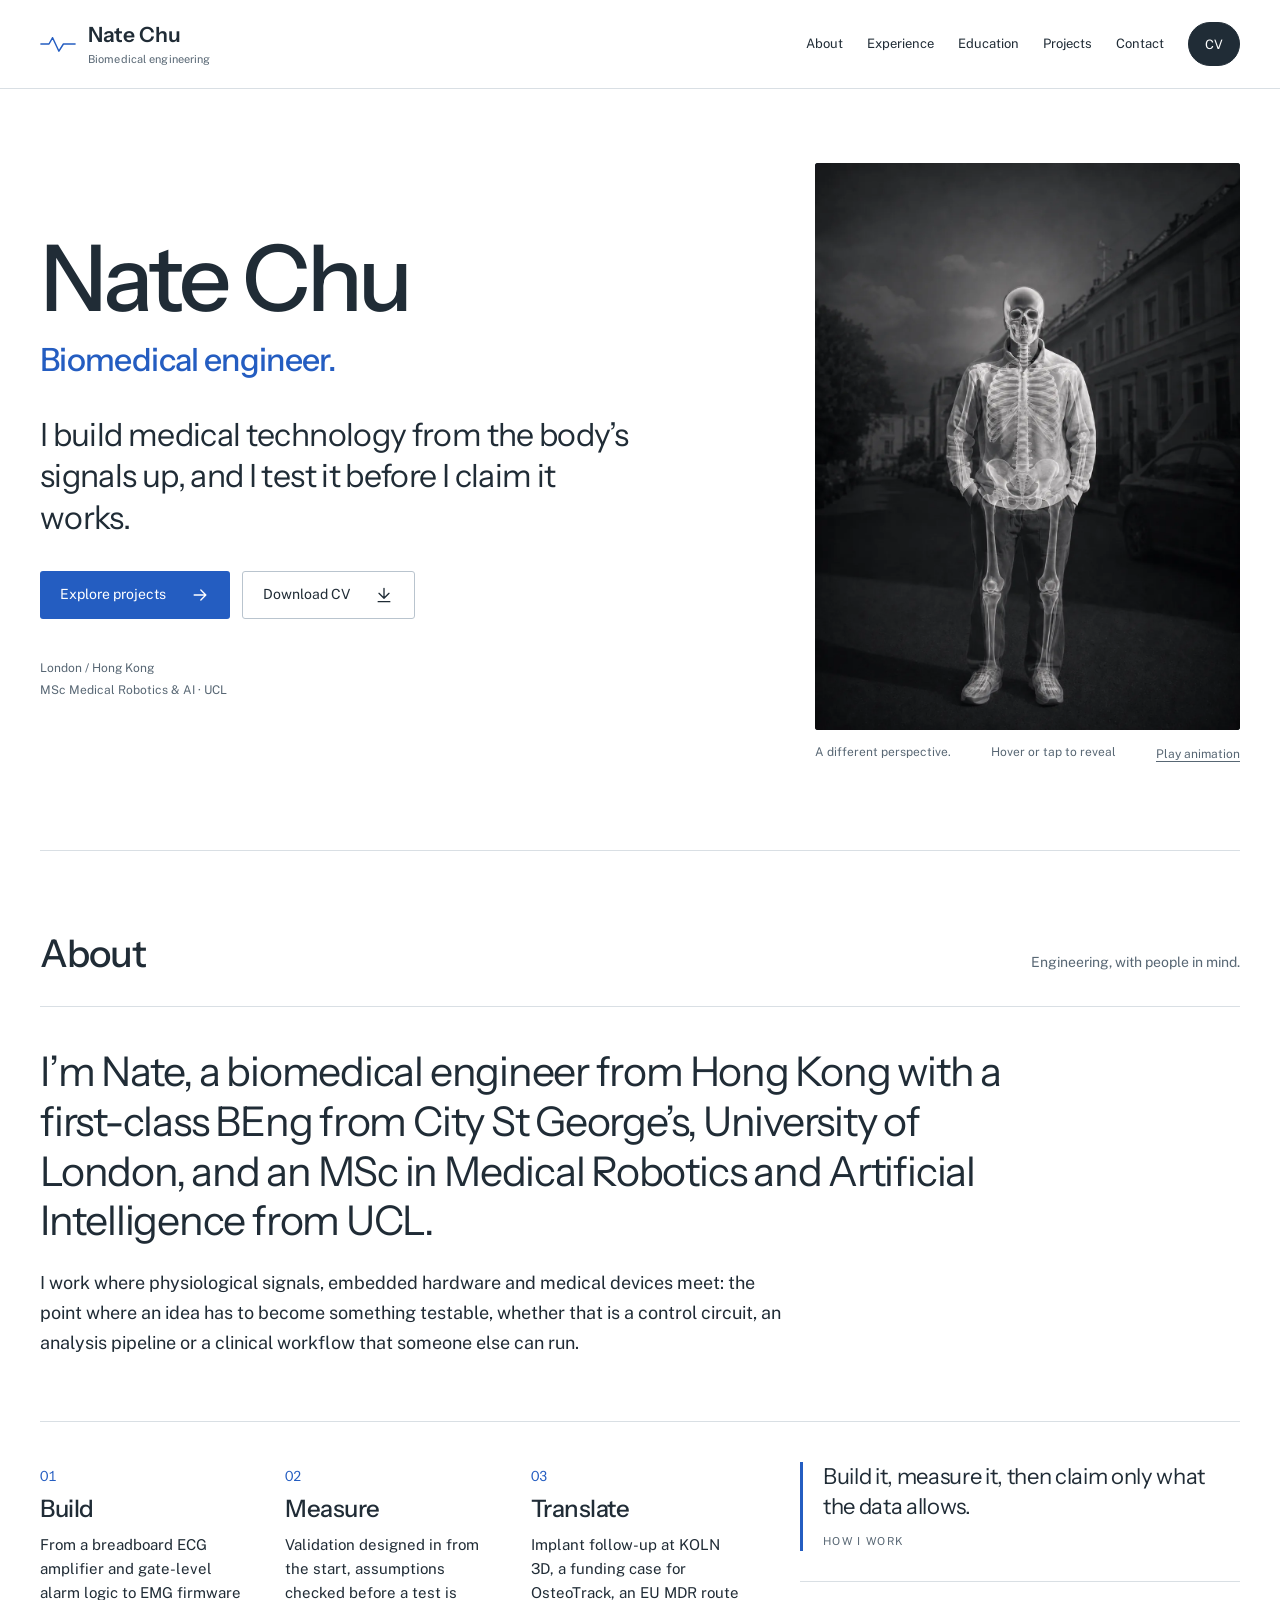
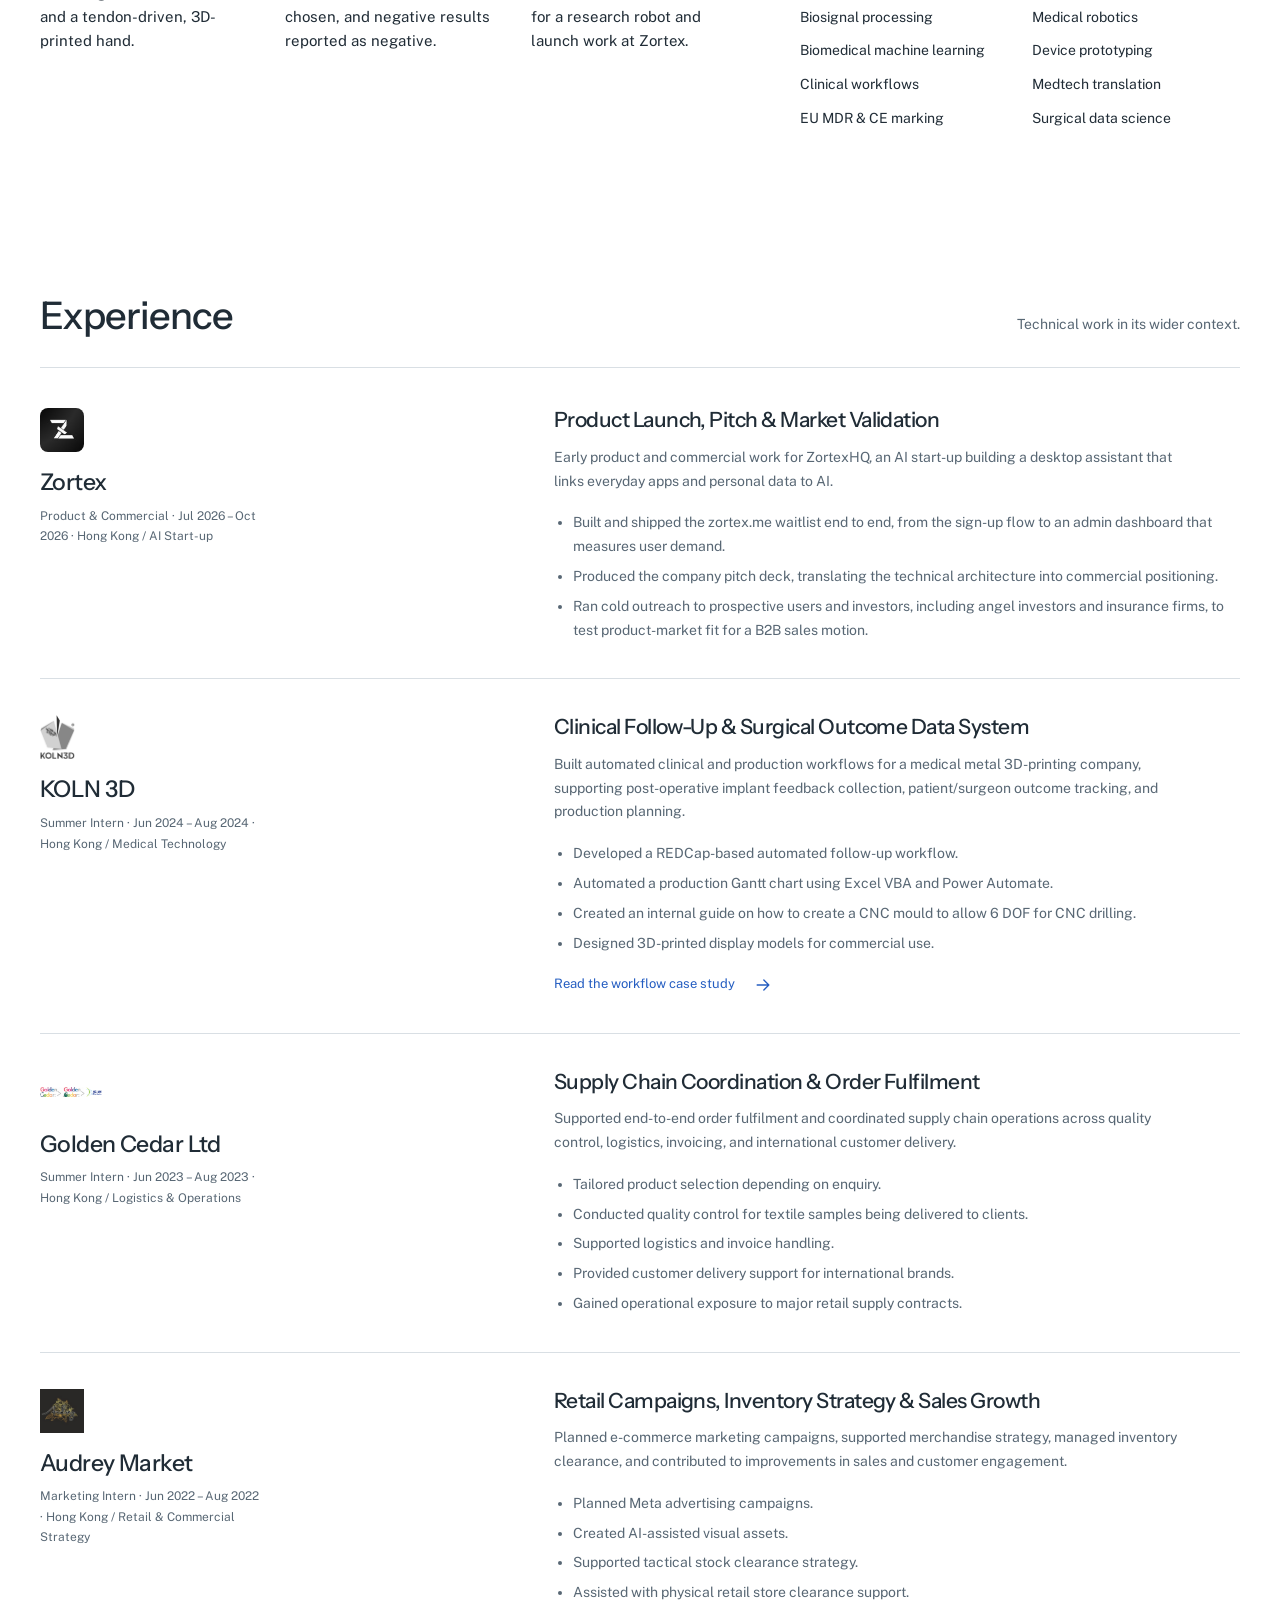
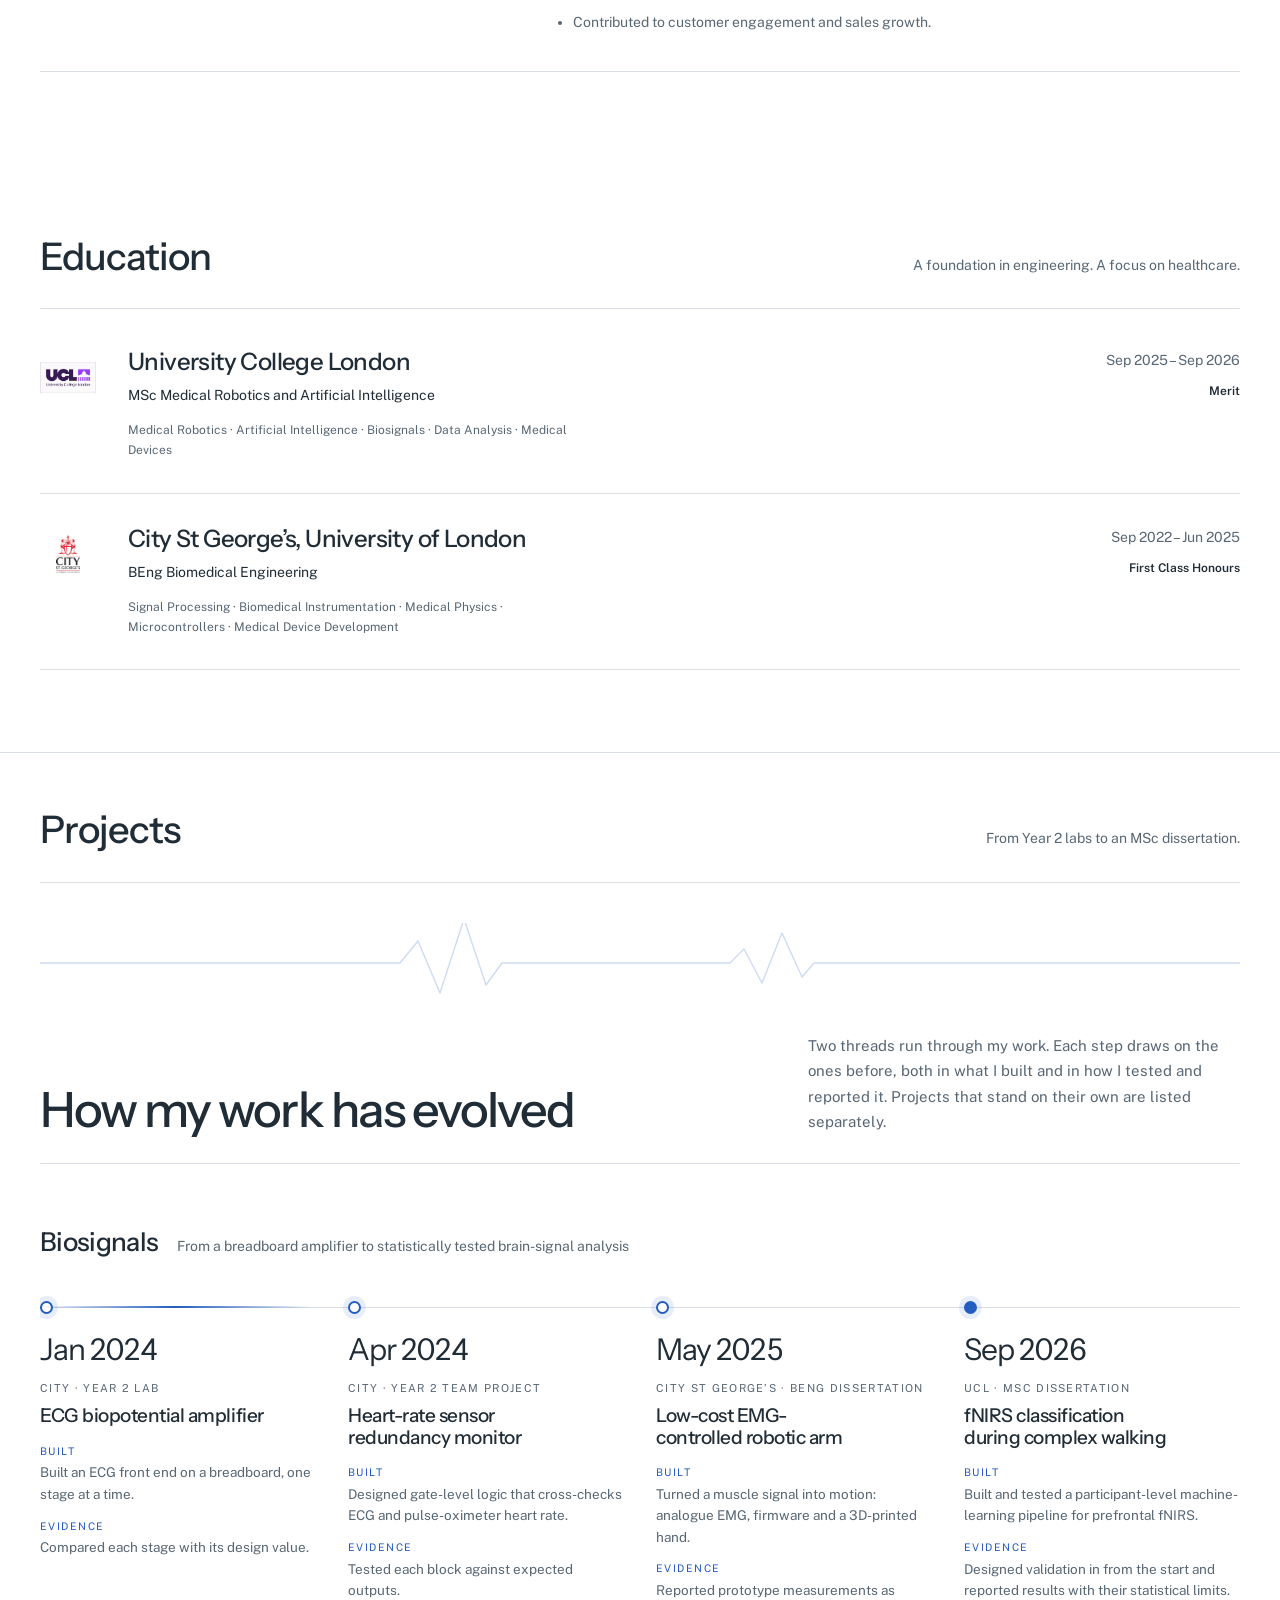
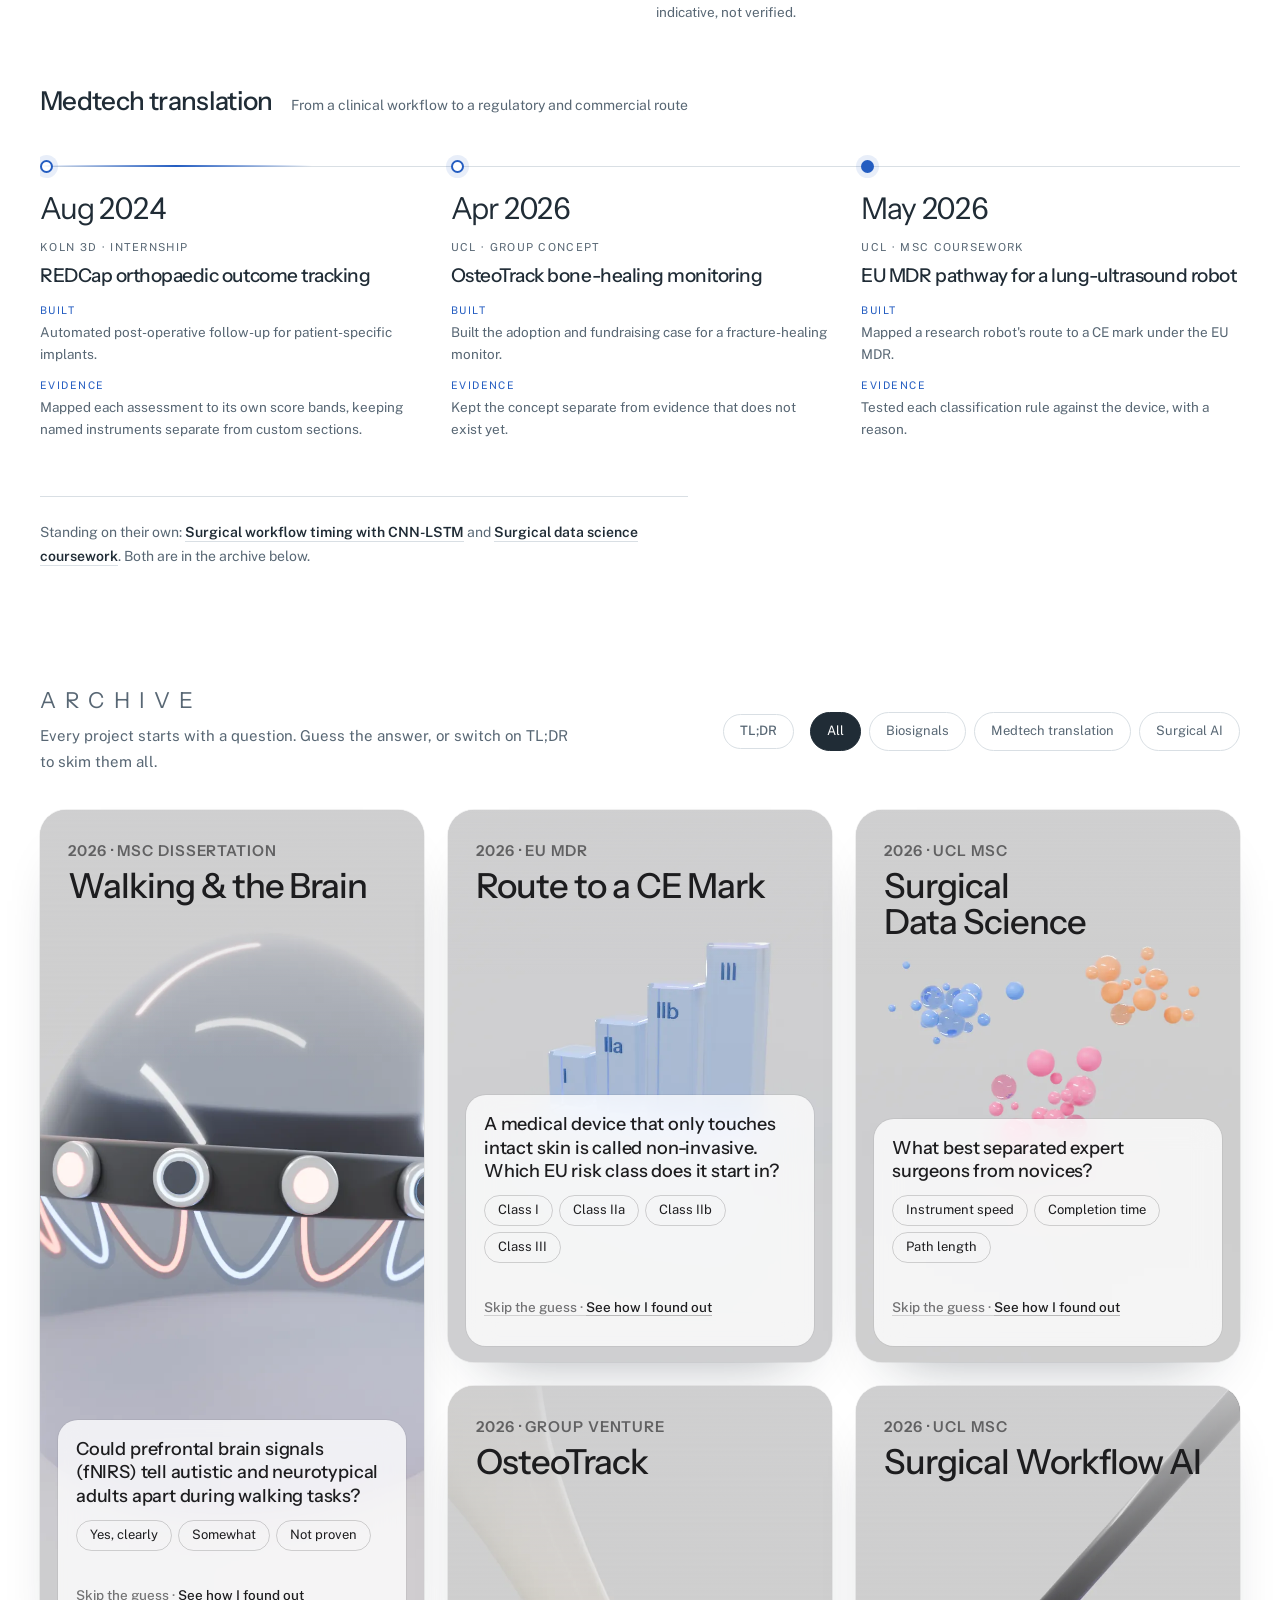
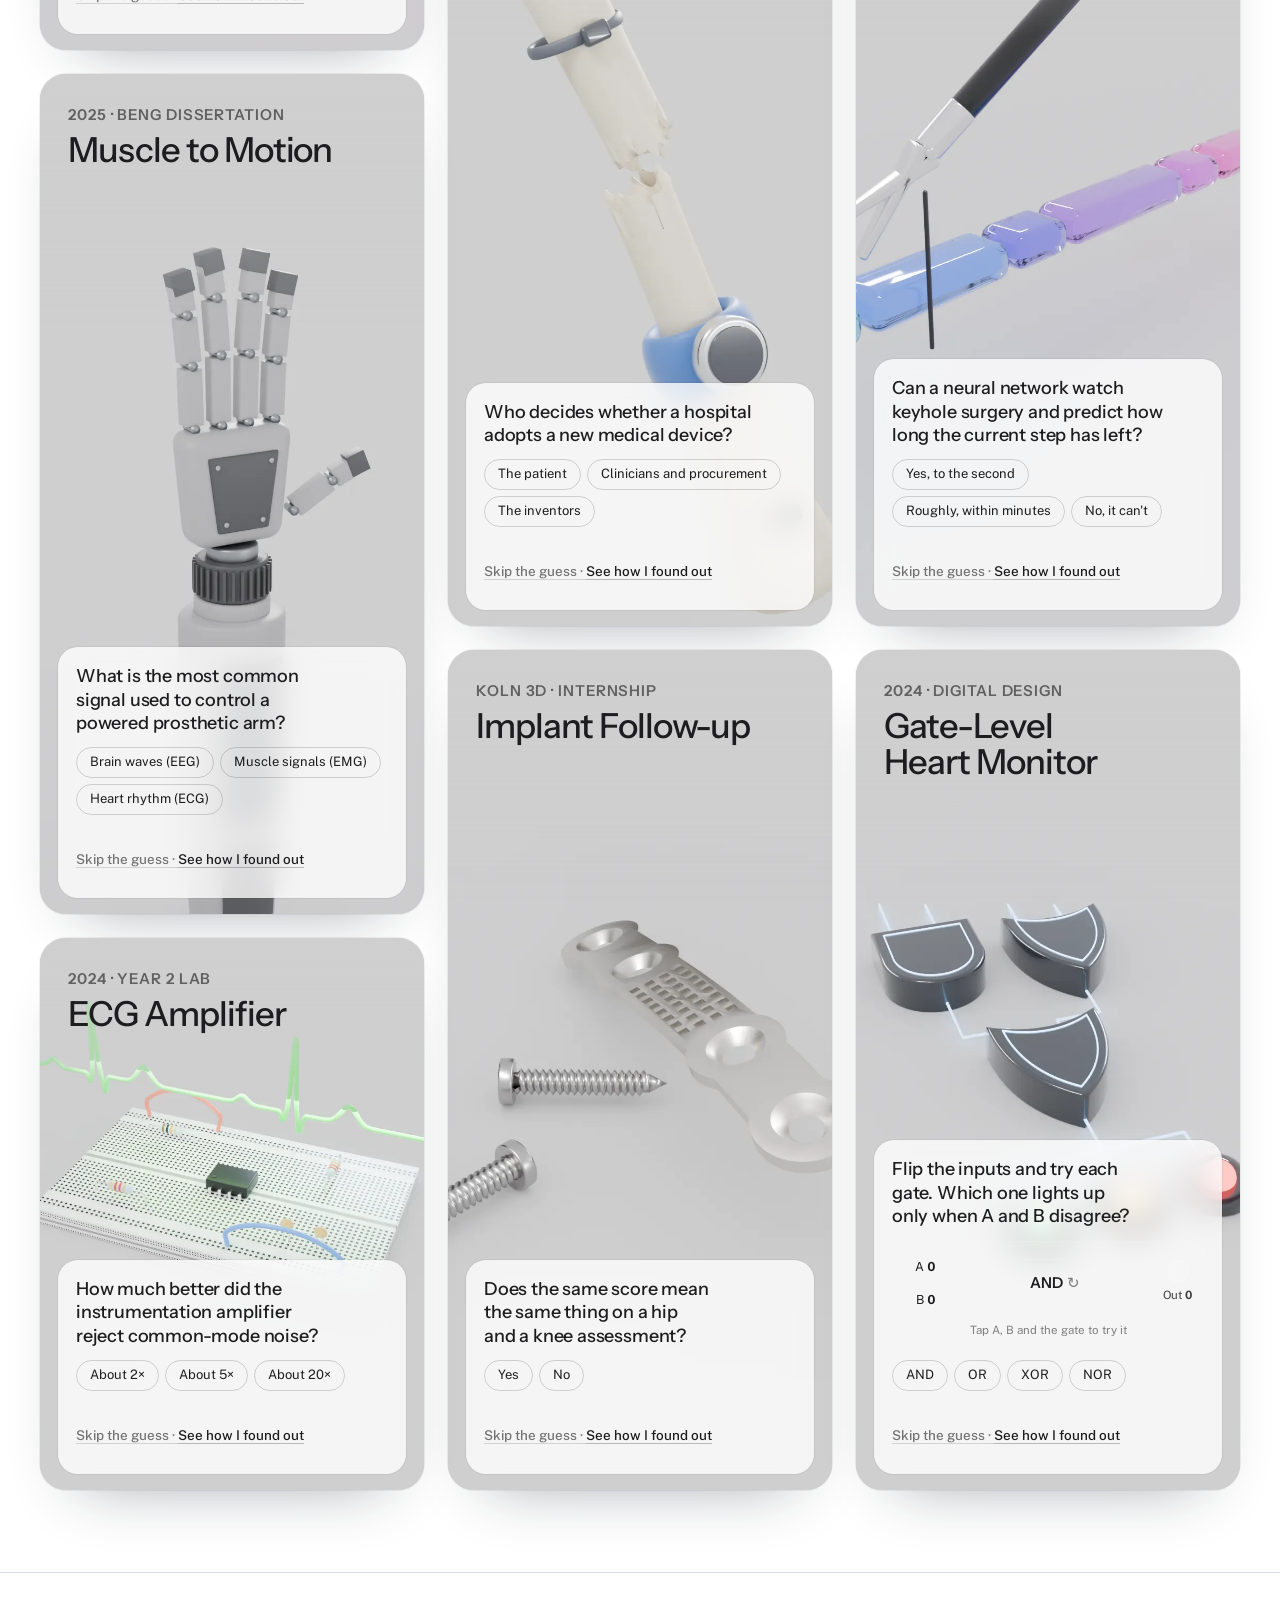
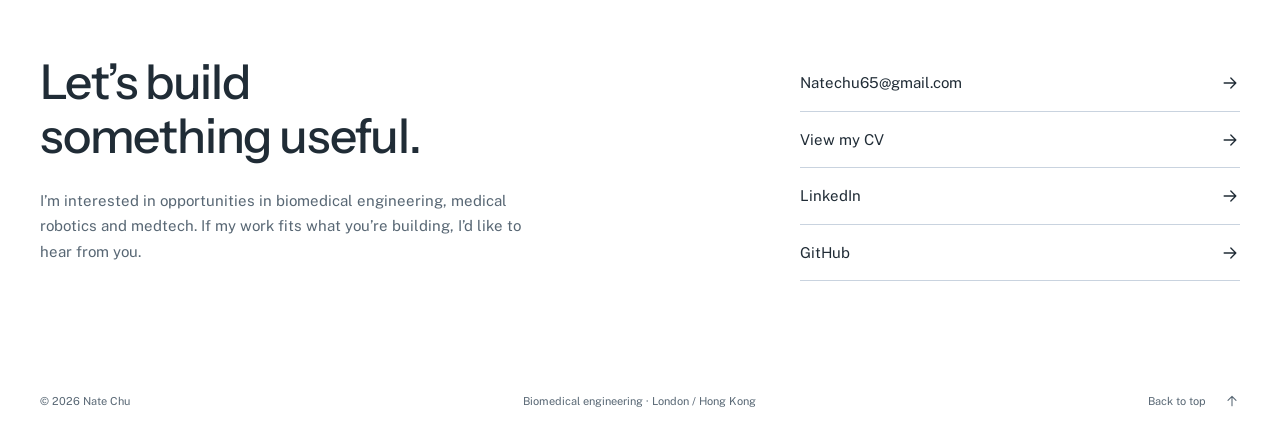
==== commit a4310906: "Add hover turntables to the remaining six archive cards CE Mark, Surgical Data Science, OsteoTrack, " ====
--- a/index.html
+++ b/index.html
@@ -408,14 +408,14 @@
 <p class="standalone-note">Standing on their own: <a href="projects/surgical-workflow-prediction.html">Surgical workflow timing with CNN-LSTM</a> and <a href="projects/surgical-data-science.html">Surgical data science coursework</a>. Both are in the archive below.</p></div>
 <div class="vault" id="archive"><div class="vault-head"><div><h3 class="spaced">Archive</h3><p class="vault-intro">Every project starts with a question. Guess the answer, or switch on TL;DR to skim them all. <span class="vault-score" hidden>You have guessed <b>0</b> of 9, <b>0</b> right.</span></p></div><div class="vault-tools"><button type="button" class="vault-tldr" aria-pressed="false" title="Show every answer without guessing">TL;DR</button><div class="vault-filter" role="group" aria-label="Filter projects"><button type="button" aria-pressed="true" data-filter="all">All</button><button type="button" aria-pressed="false" data-filter="biosignals">Biosignals</button><button type="button" aria-pressed="false" data-filter="translation">Medtech translation</button><button type="button" aria-pressed="false" data-filter="surgical-ai">Surgical AI</button></div></div></div><div class="vault-grid">
 <article class="vc vc-light vc-tall vc-art-render reveal" data-thread="biosignals" style="--c3:1;--r3:1;--s3:6;--c2:1;--r2:1;--s2:6"><div class="vc-art"><img class="vc-img vc-render" src="images/cards/fnirs-classification.webp" alt="" loading="lazy" width="640" height="420"><video class="vc-loop" data-src="videos/cards/fnirs-classification.mp4" muted loop playsinline preload="none" aria-hidden="true" tabindex="-1"></video></div><span class="vc-glare" aria-hidden="true"></span><div class="vc-top"><p class="vc-eyebrow">2026 · MSc dissertation</p><h3 id="vc-fnirs-classification"><a class="vc-link" href="projects/fnirs-classification.html">Walking &amp; the Brain</a></h3></div><div class="vc-quiz"><p class="vc-q">Could prefrontal brain signals (fNIRS) tell autistic and neurotypical adults apart during walking tasks?</p><div class="vc-opts" role="group" aria-label="Your guess"><button type="button" class="vc-opt" data-correct="false">Yes, clearly</button><button type="button" class="vc-opt" data-correct="false">Somewhat</button><button type="button" class="vc-opt" data-correct="true">Not proven</button></div><div class="vc-reveal" aria-live="polite"><p><span class="vc-verdict"></span>Not proven. The best model reached 61.9% balanced accuracy, but selection-adjusted testing did not show it beat chance.</p></div><a class="vc-btn" href="projects/fnirs-classification.html" aria-describedby="vc-fnirs-classification">See how I found out</a></div></article>
-<article class="vc vc-light vc-reg vc-art-render reveal" data-thread="translation" style="--c3:2;--r3:1;--s3:4;--c2:2;--r2:1;--s2:4"><div class="vc-art"><img class="vc-img vc-render" src="images/cards/ce-marking-lung-ultrasound-robot.webp" alt="" loading="lazy" width="640" height="420"></div><span class="vc-glare" aria-hidden="true"></span><div class="vc-top"><p class="vc-eyebrow">2026 · EU MDR</p><h3 id="vc-ce-marking-lung-ultrasound-robot"><a class="vc-link" href="projects/ce-marking-lung-ultrasound-robot.html">Route to a CE Mark</a></h3></div><div class="vc-quiz"><p class="vc-q">A medical device that only touches intact skin is called non-invasive. Which EU risk class does it start in?</p><div class="vc-opts" role="group" aria-label="Your guess"><button type="button" class="vc-opt" data-correct="true">Class I</button><button type="button" class="vc-opt" data-correct="false">Class IIa</button><button type="button" class="vc-opt" data-correct="false">Class IIb</button><button type="button" class="vc-opt" data-correct="false">Class III</button></div><div class="vc-reveal" aria-live="polite"><p><span class="vc-verdict"></span>Class I, the lowest. Under EU rules (MDR Annex VIII, Rule 1), non-invasive devices start there, but a more specific rule can move them up. The lung-ultrasound robot I assessed is non-invasive too, yet as an active device used for diagnosis it becomes Class IIa under Rule 10.</p></div><a class="vc-btn" href="projects/ce-marking-lung-ultrasound-robot.html" aria-describedby="vc-ce-marking-lung-ultrasound-robot">See how I found out</a></div></article>
-<article class="vc vc-light vc-reg vc-art-render reveal" data-thread="surgical-ai" style="--c3:3;--r3:1;--s3:4;--c2:2;--r2:5;--s2:4"><div class="vc-art"><img class="vc-img vc-render" src="images/cards/surgical-data-science.webp" alt="" loading="lazy" width="640" height="420"></div><span class="vc-glare" aria-hidden="true"></span><div class="vc-top"><p class="vc-eyebrow">2026 · UCL MSc</p><h3 id="vc-surgical-data-science"><a class="vc-link" href="projects/surgical-data-science.html">Surgical Data Science</a></h3></div><div class="vc-quiz"><p class="vc-q">What best separated expert surgeons from novices?</p><div class="vc-opts" role="group" aria-label="Your guess"><button type="button" class="vc-opt" data-correct="false">Instrument speed</button><button type="button" class="vc-opt" data-correct="true">Completion time</button><button type="button" class="vc-opt" data-correct="false">Path length</button></div><div class="vc-reveal" aria-live="polite"><p><span class="vc-verdict"></span>Completion time. Experts averaged 86.5 s on the suturing task; novices averaged 141.2 s.</p></div><a class="vc-btn" href="projects/surgical-data-science.html" aria-describedby="vc-surgical-data-science">See how I found out</a></div></article>
-<article class="vc vc-light vc-tall vc-art-render reveal" data-thread="translation" style="--c3:2;--r3:5;--s3:6;--c2:1;--r2:7;--s2:6"><div class="vc-art"><img class="vc-img vc-render" src="images/cards/bone-healing-monitoring-device.webp" alt="" loading="lazy" width="640" height="420"></div><span class="vc-glare" aria-hidden="true"></span><div class="vc-top"><p class="vc-eyebrow">2026 · Group venture</p><h3 id="vc-bone-healing-monitoring-device"><a class="vc-link" href="projects/bone-healing-monitoring-device.html">OsteoTrack</a></h3></div><div class="vc-quiz"><p class="vc-q">Who decides whether a hospital adopts a new medical device?</p><div class="vc-opts" role="group" aria-label="Your guess"><button type="button" class="vc-opt" data-correct="false">The patient</button><button type="button" class="vc-opt" data-correct="true">Clinicians and procurement</button><button type="button" class="vc-opt" data-correct="false">The inventors</button></div><div class="vc-reveal" aria-live="polite"><p><span class="vc-verdict"></span>Clinicians and procurement teams. Patients benefit, but the clinicians who use a device and the teams who buy it decide. For OsteoTrack, our fracture-monitoring concept, that meant pitching to clinicians, fracture-clinic leads and procurement.</p></div><a class="vc-btn" href="projects/bone-healing-monitoring-device.html" aria-describedby="vc-bone-healing-monitoring-device">See how I found out</a></div></article>
+<article class="vc vc-light vc-reg vc-art-render reveal" data-thread="translation" style="--c3:2;--r3:1;--s3:4;--c2:2;--r2:1;--s2:4"><div class="vc-art"><img class="vc-img vc-render" src="images/cards/ce-marking-lung-ultrasound-robot.webp" alt="" loading="lazy" width="640" height="420"><video class="vc-loop" data-src="videos/cards/ce-marking-lung-ultrasound-robot.mp4" muted loop playsinline preload="none" aria-hidden="true" tabindex="-1"></video></div><span class="vc-glare" aria-hidden="true"></span><div class="vc-top"><p class="vc-eyebrow">2026 · EU MDR</p><h3 id="vc-ce-marking-lung-ultrasound-robot"><a class="vc-link" href="projects/ce-marking-lung-ultrasound-robot.html">Route to a CE Mark</a></h3></div><div class="vc-quiz"><p class="vc-q">A medical device that only touches intact skin is called non-invasive. Which EU risk class does it start in?</p><div class="vc-opts" role="group" aria-label="Your guess"><button type="button" class="vc-opt" data-correct="true">Class I</button><button type="button" class="vc-opt" data-correct="false">Class IIa</button><button type="button" class="vc-opt" data-correct="false">Class IIb</button><button type="button" class="vc-opt" data-correct="false">Class III</button></div><div class="vc-reveal" aria-live="polite"><p><span class="vc-verdict"></span>Class I, the lowest. Under EU rules (MDR Annex VIII, Rule 1), non-invasive devices start there, but a more specific rule can move them up. The lung-ultrasound robot I assessed is non-invasive too, yet as an active device used for diagnosis it becomes Class IIa under Rule 10.</p></div><a class="vc-btn" href="projects/ce-marking-lung-ultrasound-robot.html" aria-describedby="vc-ce-marking-lung-ultrasound-robot">See how I found out</a></div></article>
+<article class="vc vc-light vc-reg vc-art-render reveal" data-thread="surgical-ai" style="--c3:3;--r3:1;--s3:4;--c2:2;--r2:5;--s2:4"><div class="vc-art"><img class="vc-img vc-render" src="images/cards/surgical-data-science.webp" alt="" loading="lazy" width="640" height="420"><video class="vc-loop" data-src="videos/cards/surgical-data-science.mp4" muted loop playsinline preload="none" aria-hidden="true" tabindex="-1"></video></div><span class="vc-glare" aria-hidden="true"></span><div class="vc-top"><p class="vc-eyebrow">2026 · UCL MSc</p><h3 id="vc-surgical-data-science"><a class="vc-link" href="projects/surgical-data-science.html">Surgical Data Science</a></h3></div><div class="vc-quiz"><p class="vc-q">What best separated expert surgeons from novices?</p><div class="vc-opts" role="group" aria-label="Your guess"><button type="button" class="vc-opt" data-correct="false">Instrument speed</button><button type="button" class="vc-opt" data-correct="true">Completion time</button><button type="button" class="vc-opt" data-correct="false">Path length</button></div><div class="vc-reveal" aria-live="polite"><p><span class="vc-verdict"></span>Completion time. Experts averaged 86.5 s on the suturing task; novices averaged 141.2 s.</p></div><a class="vc-btn" href="projects/surgical-data-science.html" aria-describedby="vc-surgical-data-science">See how I found out</a></div></article>
+<article class="vc vc-light vc-tall vc-art-render reveal" data-thread="translation" style="--c3:2;--r3:5;--s3:6;--c2:1;--r2:7;--s2:6"><div class="vc-art"><img class="vc-img vc-render" src="images/cards/bone-healing-monitoring-device.webp" alt="" loading="lazy" width="640" height="420"><video class="vc-loop" data-src="videos/cards/bone-healing-monitoring-device.mp4" muted loop playsinline preload="none" aria-hidden="true" tabindex="-1"></video></div><span class="vc-glare" aria-hidden="true"></span><div class="vc-top"><p class="vc-eyebrow">2026 · Group venture</p><h3 id="vc-bone-healing-monitoring-device"><a class="vc-link" href="projects/bone-healing-monitoring-device.html">OsteoTrack</a></h3></div><div class="vc-quiz"><p class="vc-q">Who decides whether a hospital adopts a new medical device?</p><div class="vc-opts" role="group" aria-label="Your guess"><button type="button" class="vc-opt" data-correct="false">The patient</button><button type="button" class="vc-opt" data-correct="true">Clinicians and procurement</button><button type="button" class="vc-opt" data-correct="false">The inventors</button></div><div class="vc-reveal" aria-live="polite"><p><span class="vc-verdict"></span>Clinicians and procurement teams. Patients benefit, but the clinicians who use a device and the teams who buy it decide. For OsteoTrack, our fracture-monitoring concept, that meant pitching to clinicians, fracture-clinic leads and procurement.</p></div><a class="vc-btn" href="projects/bone-healing-monitoring-device.html" aria-describedby="vc-bone-healing-monitoring-device">See how I found out</a></div></article>
 <article class="vc vc-light vc-tall vc-art-render reveal" data-thread="surgical-ai" style="--c3:3;--r3:5;--s3:6;--c2:2;--r2:9;--s2:6"><div class="vc-art"><img class="vc-img vc-render" src="images/cards/surgical-workflow-prediction.webp" alt="" loading="lazy" width="640" height="420"><video class="vc-loop" data-src="videos/cards/surgical-workflow-prediction.mp4" muted loop playsinline preload="none" aria-hidden="true" tabindex="-1"></video></div><span class="vc-glare" aria-hidden="true"></span><div class="vc-top"><p class="vc-eyebrow">2026 · UCL MSc</p><h3 id="vc-surgical-workflow-prediction"><a class="vc-link" href="projects/surgical-workflow-prediction.html">Surgical Workflow AI</a></h3></div><div class="vc-quiz"><p class="vc-q">Can a neural network watch keyhole surgery and predict how long the current step has left?</p><div class="vc-opts" role="group" aria-label="Your guess"><button type="button" class="vc-opt" data-correct="false">Yes, to the second</button><button type="button" class="vc-opt" data-correct="true">Roughly, within minutes</button><button type="button" class="vc-opt" data-correct="false">No, it can&#x27;t</button></div><div class="vc-reveal" aria-live="polite"><p><span class="vc-verdict"></span>Roughly. Watching the last 60 seconds of video, my model was off by about 3.6 minutes on average (216 s) and within a minute 29% of the time. Giving it twice as much history did not help (263 s).</p></div><a class="vc-btn" href="projects/surgical-workflow-prediction.html" aria-describedby="vc-surgical-workflow-prediction">See how I found out</a></div></article>
-<article class="vc vc-light vc-tall vc-art-product reveal" data-thread="biosignals" style="--c3:1;--r3:7;--s3:6;--c2:1;--r2:13;--s2:6"><div class="vc-art"><img class="vc-img vc-product" src="images/cards/emg-controlled-robotic-arm.webp" alt="" loading="lazy" width="640" height="420"></div><span class="vc-glare" aria-hidden="true"></span><div class="vc-top"><p class="vc-eyebrow">2025 · BEng dissertation</p><h3 id="vc-emg-controlled-robotic-arm"><a class="vc-link" href="projects/emg-controlled-robotic-arm.html">Muscle to Motion</a></h3></div><div class="vc-quiz"><p class="vc-q">What is the most common signal used to control a powered prosthetic arm?</p><div class="vc-opts" role="group" aria-label="Your guess"><button type="button" class="vc-opt" data-correct="false">Brain waves (EEG)</button><button type="button" class="vc-opt" data-correct="true">Muscle signals (EMG)</button><button type="button" class="vc-opt" data-correct="false">Heart rhythm (ECG)</button></div><div class="vc-reveal" aria-live="polite"><p><span class="vc-verdict"></span>Muscle signals (EMG). Electrodes on the skin pick up the electrical activity of muscles as they contract. My hand did the same: it amplified and smoothed that signal into an open or close command, for about £91 in parts.</p></div><a class="vc-btn" href="projects/emg-controlled-robotic-arm.html" aria-describedby="vc-emg-controlled-robotic-arm">See how I found out</a></div></article>
+<article class="vc vc-light vc-tall vc-art-render reveal" data-thread="biosignals" style="--c3:1;--r3:7;--s3:6;--c2:1;--r2:13;--s2:6"><div class="vc-art"><img class="vc-img vc-render" src="images/cards/emg-controlled-robotic-arm.webp" alt="" loading="lazy" width="640" height="420"><video class="vc-loop" data-src="videos/cards/emg-controlled-robotic-arm.mp4" muted loop playsinline preload="none" aria-hidden="true" tabindex="-1"></video></div><span class="vc-glare" aria-hidden="true"></span><div class="vc-top"><p class="vc-eyebrow">2025 · BEng dissertation</p><h3 id="vc-emg-controlled-robotic-arm"><a class="vc-link" href="projects/emg-controlled-robotic-arm.html">Muscle to Motion</a></h3></div><div class="vc-quiz"><p class="vc-q">What is the most common signal used to control a powered prosthetic arm?</p><div class="vc-opts" role="group" aria-label="Your guess"><button type="button" class="vc-opt" data-correct="false">Brain waves (EEG)</button><button type="button" class="vc-opt" data-correct="true">Muscle signals (EMG)</button><button type="button" class="vc-opt" data-correct="false">Heart rhythm (ECG)</button></div><div class="vc-reveal" aria-live="polite"><p><span class="vc-verdict"></span>Muscle signals (EMG). Electrodes on the skin pick up the electrical activity of muscles as they contract. My hand did the same: it amplified and smoothed that signal into an open or close command, for about £91 in parts.</p></div><a class="vc-btn" href="projects/emg-controlled-robotic-arm.html" aria-describedby="vc-emg-controlled-robotic-arm">See how I found out</a></div></article>
 <article class="vc vc-light vc-tall vc-art-render reveal" data-thread="translation" style="--c3:2;--r3:11;--s3:6;--c2:2;--r2:15;--s2:6"><div class="vc-art"><img class="vc-img vc-render" src="images/cards/redcap-feedback-workflow.webp" alt="" loading="lazy" width="640" height="420" style="object-position:58% 50%"><video class="vc-loop" data-src="videos/cards/redcap-feedback-workflow.mp4" muted loop playsinline preload="none" aria-hidden="true" tabindex="-1" style="object-position:58% 50%"></video></div><span class="vc-glare" aria-hidden="true"></span><div class="vc-top"><p class="vc-eyebrow">KOLN 3D · Internship</p><h3 id="vc-redcap-feedback-workflow"><a class="vc-link" href="projects/redcap-feedback-workflow.html">Implant Follow-up</a></h3></div><div class="vc-quiz"><p class="vc-q">Does the same score mean the same thing on a hip and a knee assessment?</p><div class="vc-opts" role="group" aria-label="Your guess"><button type="button" class="vc-opt" data-correct="false">Yes</button><button type="button" class="vc-opt" data-correct="true">No</button></div><div class="vc-reveal" aria-live="polite"><p><span class="vc-verdict"></span>No. Each instrument has its own score bands, so I mapped every assessment separately.</p></div><a class="vc-btn" href="projects/redcap-feedback-workflow.html" aria-describedby="vc-redcap-feedback-workflow">See how I found out</a></div></article>
-<article class="vc vc-light vc-tall vc-art-render reveal" data-thread="biosignals" style="--c3:3;--r3:11;--s3:6;--c2:1;--r2:19;--s2:6"><div class="vc-art"><img class="vc-img vc-render" src="images/cards/heart-rate-monitor.webp" alt="" loading="lazy" width="640" height="420" style="object-position:64% 50%"></div><span class="vc-glare" aria-hidden="true"></span><div class="vc-top"><p class="vc-eyebrow">2024 · Digital design</p><h3 id="vc-heart-rate-monitor"><a class="vc-link" href="projects/heart-rate-monitor.html">Gate-Level Heart Monitor</a></h3></div><div class="vc-quiz"><p class="vc-q">Flip the inputs and try each gate. Which one lights up only when A and B disagree?</p><div class="vc-gates" role="group" aria-label="Logic gate sandbox"><div class="vc-ins"><button type="button" class="vc-in" aria-pressed="false">A <b>0</b></button><button type="button" class="vc-in" aria-pressed="false">B <b>0</b></button></div><span class="vc-wire" aria-hidden="true"></span><button type="button" class="vc-gate" aria-label="Gate: AND. Click to change.">AND</button><span class="vc-wire" aria-hidden="true"></span><output class="vc-lamp" aria-live="polite"><i aria-hidden="true"></i><span>Out <b>0</b></span></output><p class="vc-gate-hint">Tap A, B and the gate to try it</p></div><div class="vc-opts" role="group" aria-label="Your guess"><button type="button" class="vc-opt" data-correct="false">AND</button><button type="button" class="vc-opt" data-correct="false">OR</button><button type="button" class="vc-opt" data-correct="true">XOR</button><button type="button" class="vc-opt" data-correct="false">NOR</button></div><div class="vc-reveal" aria-live="polite"><p><span class="vc-verdict"></span>XOR, short for exclusive OR: it outputs 1 only when its inputs differ. My heart monitor asked the same of two 8-bit heart-rate readings, using XOR gates inside a gate-level subtractor to measure how far the ECG and pulse oximeter disagreed.</p></div><a class="vc-btn" href="projects/heart-rate-monitor.html" aria-describedby="vc-heart-rate-monitor">See how I found out</a></div></article>
-<article class="vc vc-light vc-reg vc-art-render reveal" data-thread="biosignals" style="--c3:1;--r3:13;--s3:4;--c2:2;--r2:21;--s2:4"><div class="vc-art"><img class="vc-img vc-render" src="images/cards/ecg-amplifier.webp" alt="" loading="lazy" width="10765" height="40215"></div><span class="vc-glare" aria-hidden="true"></span><div class="vc-top"><p class="vc-eyebrow">2024 · Year 2 lab</p><h3 id="vc-ecg-amplifier"><a class="vc-link" href="projects/ecg-amplifier.html">ECG Amplifier</a></h3></div><div class="vc-quiz"><p class="vc-q">How much better did the instrumentation amplifier reject common-mode noise?</p><div class="vc-opts" role="group" aria-label="Your guess"><button type="button" class="vc-opt" data-correct="false">About 2×</button><button type="button" class="vc-opt" data-correct="false">About 5×</button><button type="button" class="vc-opt" data-correct="true">About 20×</button></div><div class="vc-reveal" aria-live="polite"><p><span class="vc-verdict"></span>About 20×. Common-mode rejection rose from 32.6 dB to 59.0 dB.</p></div><a class="vc-btn" href="projects/ecg-amplifier.html" aria-describedby="vc-ecg-amplifier">See how I found out</a></div></article>
+<article class="vc vc-light vc-tall vc-art-render reveal" data-thread="biosignals" style="--c3:3;--r3:11;--s3:6;--c2:1;--r2:19;--s2:6"><div class="vc-art"><img class="vc-img vc-render" src="images/cards/heart-rate-monitor.webp" alt="" loading="lazy" width="640" height="420" style="object-position:64% 50%"><video class="vc-loop" data-src="videos/cards/heart-rate-monitor.mp4" muted loop playsinline preload="none" aria-hidden="true" tabindex="-1" style="object-position:64% 50%"></video></div><span class="vc-glare" aria-hidden="true"></span><div class="vc-top"><p class="vc-eyebrow">2024 · Digital design</p><h3 id="vc-heart-rate-monitor"><a class="vc-link" href="projects/heart-rate-monitor.html">Gate-Level Heart Monitor</a></h3></div><div class="vc-quiz"><p class="vc-q">Flip the inputs and try each gate. Which one lights up only when A and B disagree?</p><div class="vc-gates" role="group" aria-label="Logic gate sandbox"><div class="vc-ins"><button type="button" class="vc-in" aria-pressed="false">A <b>0</b></button><button type="button" class="vc-in" aria-pressed="false">B <b>0</b></button></div><span class="vc-wire" aria-hidden="true"></span><button type="button" class="vc-gate" aria-label="Gate: AND. Click to change.">AND</button><span class="vc-wire" aria-hidden="true"></span><output class="vc-lamp" aria-live="polite"><i aria-hidden="true"></i><span>Out <b>0</b></span></output><p class="vc-gate-hint">Tap A, B and the gate to try it</p></div><div class="vc-opts" role="group" aria-label="Your guess"><button type="button" class="vc-opt" data-correct="false">AND</button><button type="button" class="vc-opt" data-correct="false">OR</button><button type="button" class="vc-opt" data-correct="true">XOR</button><button type="button" class="vc-opt" data-correct="false">NOR</button></div><div class="vc-reveal" aria-live="polite"><p><span class="vc-verdict"></span>XOR, short for exclusive OR: it outputs 1 only when its inputs differ. My heart monitor asked the same of two 8-bit heart-rate readings, using XOR gates inside a gate-level subtractor to measure how far the ECG and pulse oximeter disagreed.</p></div><a class="vc-btn" href="projects/heart-rate-monitor.html" aria-describedby="vc-heart-rate-monitor">See how I found out</a></div></article>
+<article class="vc vc-light vc-reg vc-art-render reveal" data-thread="biosignals" style="--c3:1;--r3:13;--s3:4;--c2:2;--r2:21;--s2:4"><div class="vc-art"><img class="vc-img vc-render" src="images/cards/ecg-amplifier.webp" alt="" loading="lazy" width="10765" height="40215"><video class="vc-loop" data-src="videos/cards/ecg-amplifier.mp4" muted loop playsinline preload="none" aria-hidden="true" tabindex="-1"></video></div><span class="vc-glare" aria-hidden="true"></span><div class="vc-top"><p class="vc-eyebrow">2024 · Year 2 lab</p><h3 id="vc-ecg-amplifier"><a class="vc-link" href="projects/ecg-amplifier.html">ECG Amplifier</a></h3></div><div class="vc-quiz"><p class="vc-q">How much better did the instrumentation amplifier reject common-mode noise?</p><div class="vc-opts" role="group" aria-label="Your guess"><button type="button" class="vc-opt" data-correct="false">About 2×</button><button type="button" class="vc-opt" data-correct="false">About 5×</button><button type="button" class="vc-opt" data-correct="true">About 20×</button></div><div class="vc-reveal" aria-live="polite"><p><span class="vc-verdict"></span>About 20×. Common-mode rejection rose from 32.6 dB to 59.0 dB.</p></div><a class="vc-btn" href="projects/ecg-amplifier.html" aria-describedby="vc-ecg-amplifier">See how I found out</a></div></article>
 </div></div>
 </div></section>
 <!-- work:end -->
--- a/theme.css
+++ b/theme.css
@@ -2841,7 +2841,7 @@
   height: 100%;
   object-fit: cover;
   opacity: 0;
-  transition: opacity 0.6s, transform 1.2s var(--ease);
+  transition: opacity 0.35s, transform 1.2s var(--ease);
 }
 .vc-loop.is-playing {
   opacity: 1;
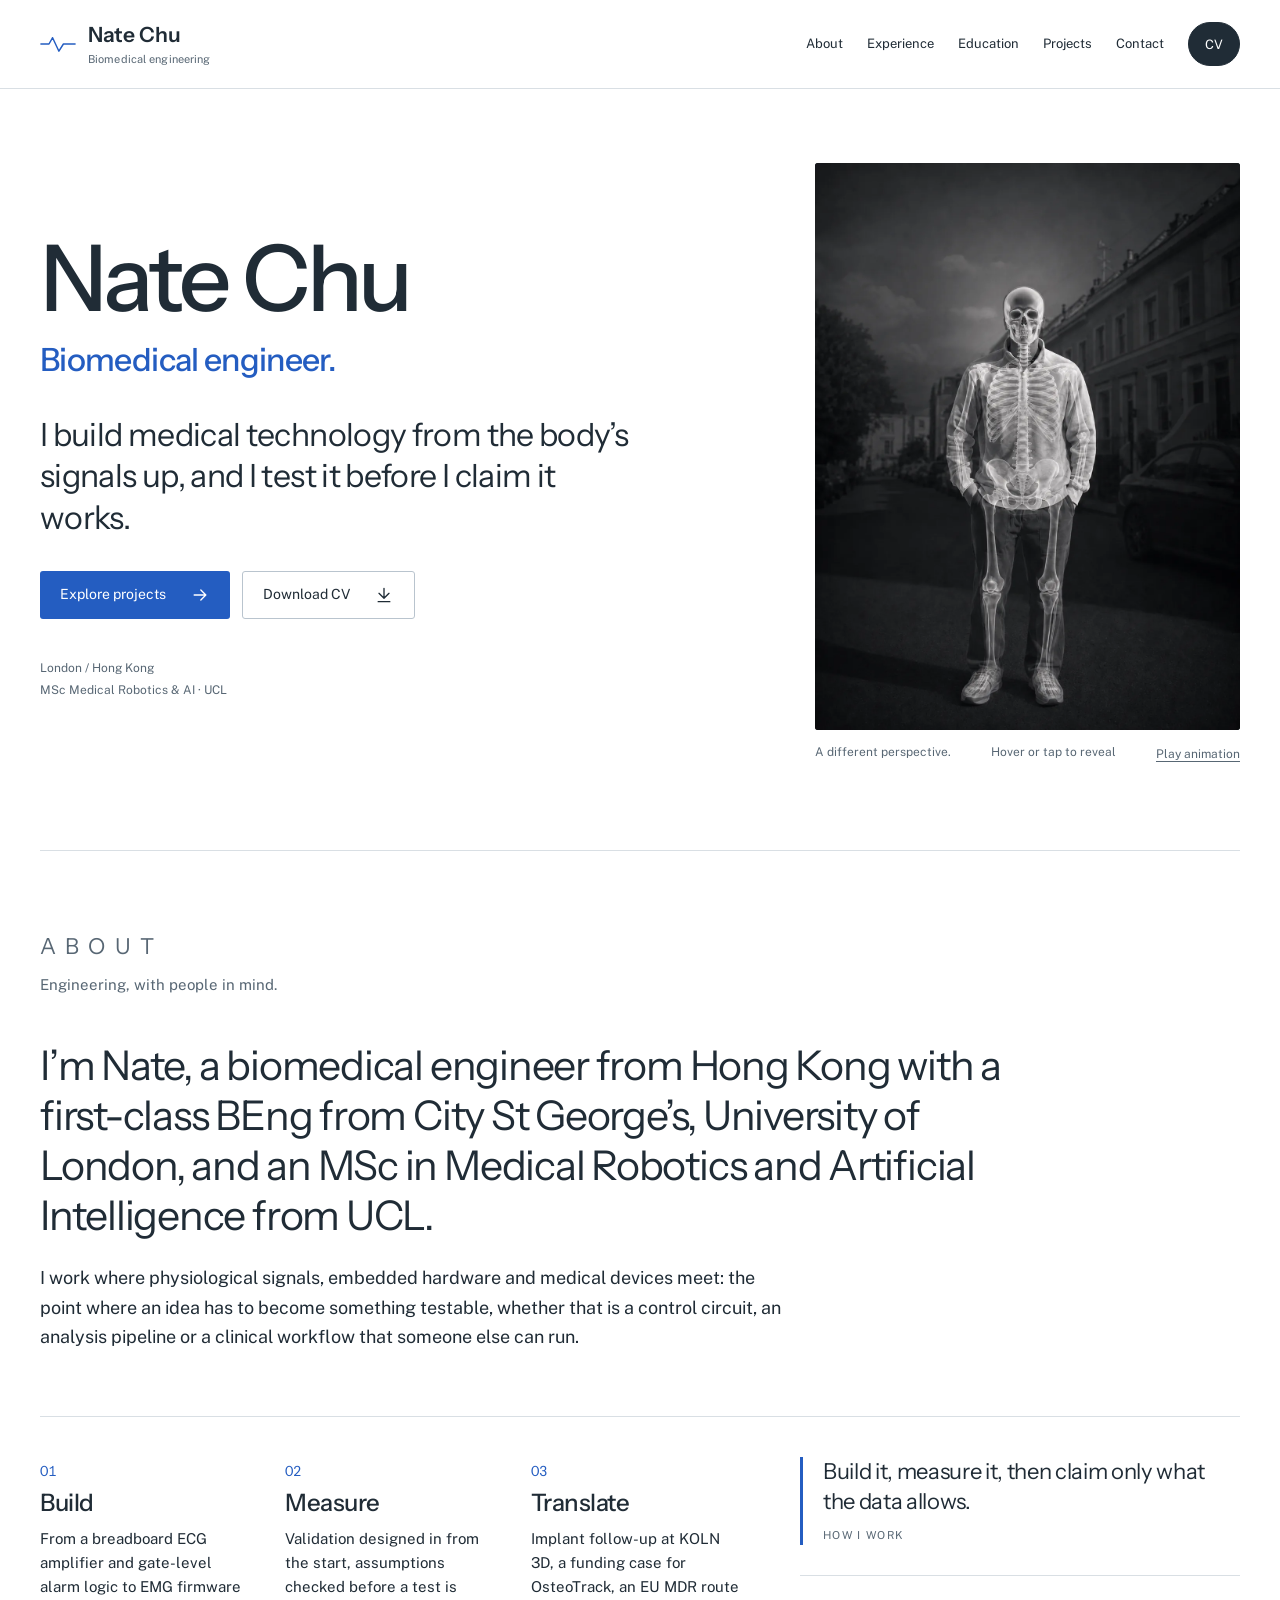
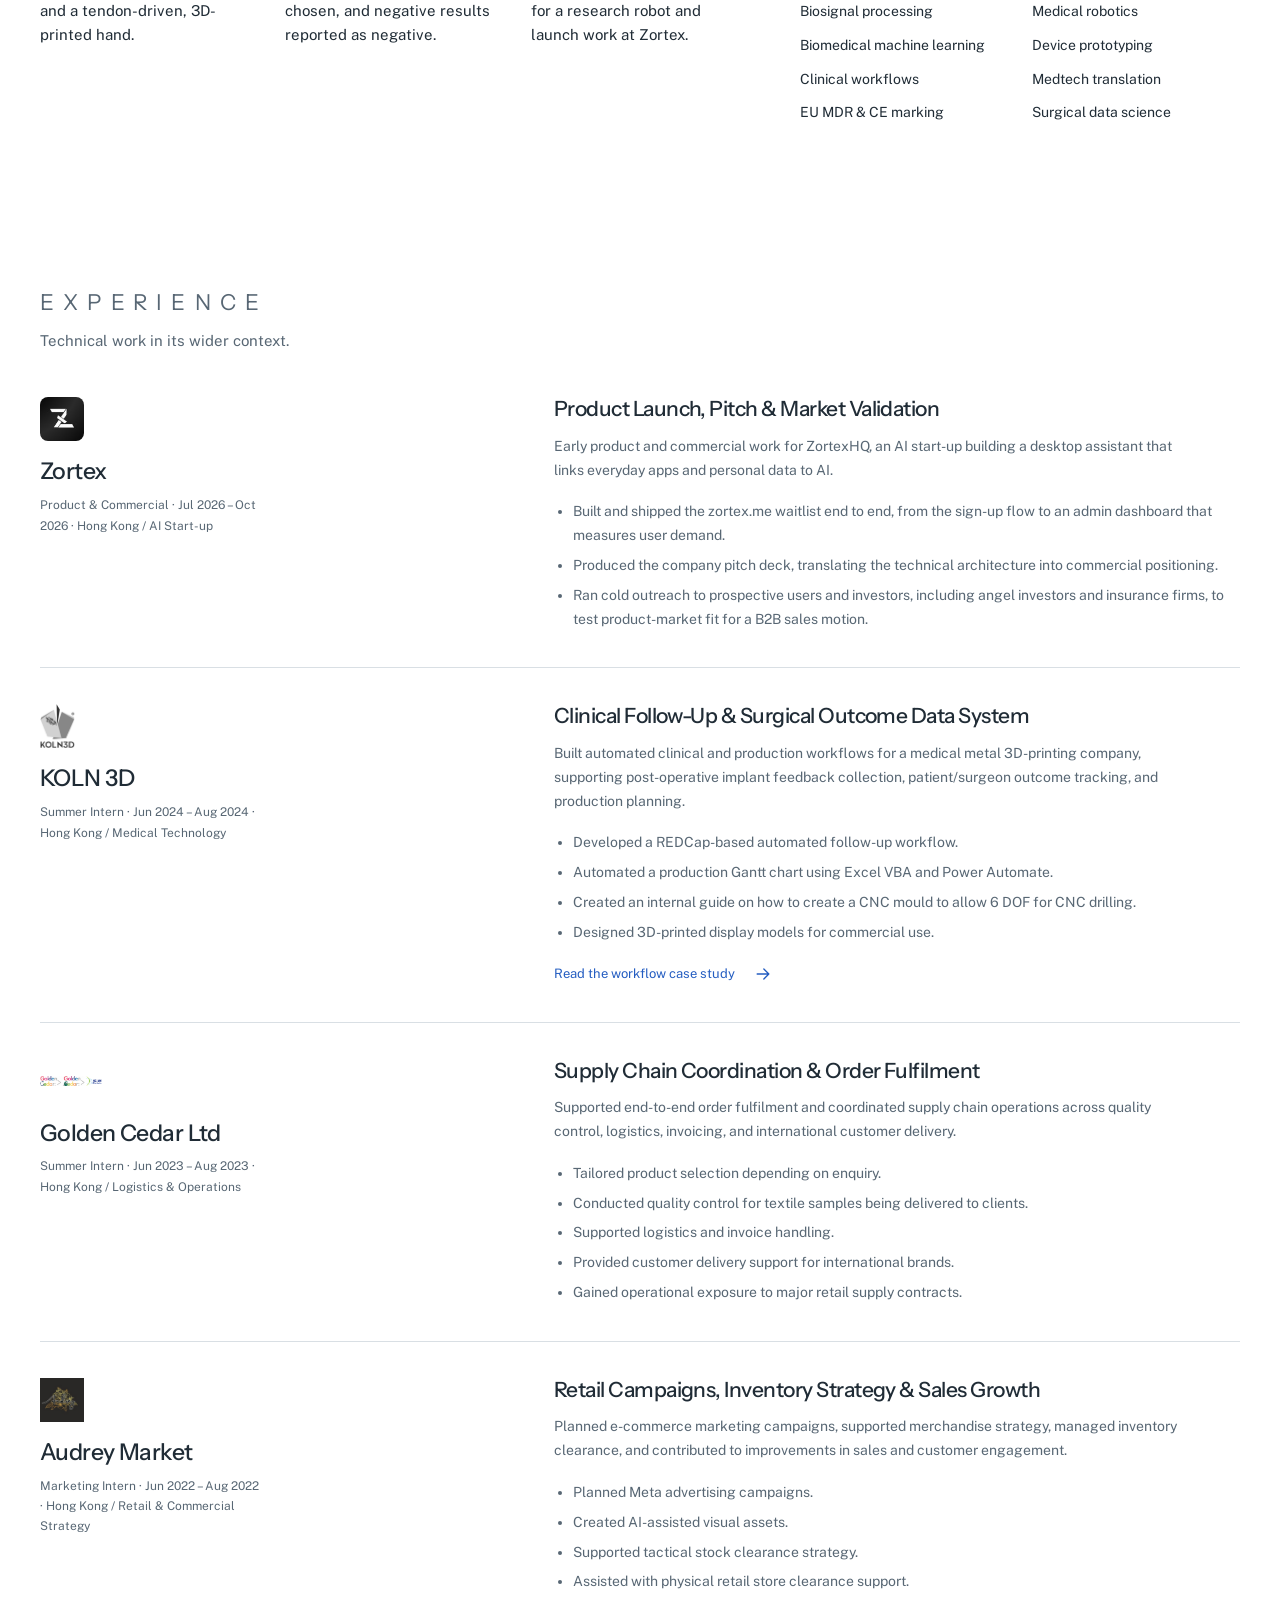
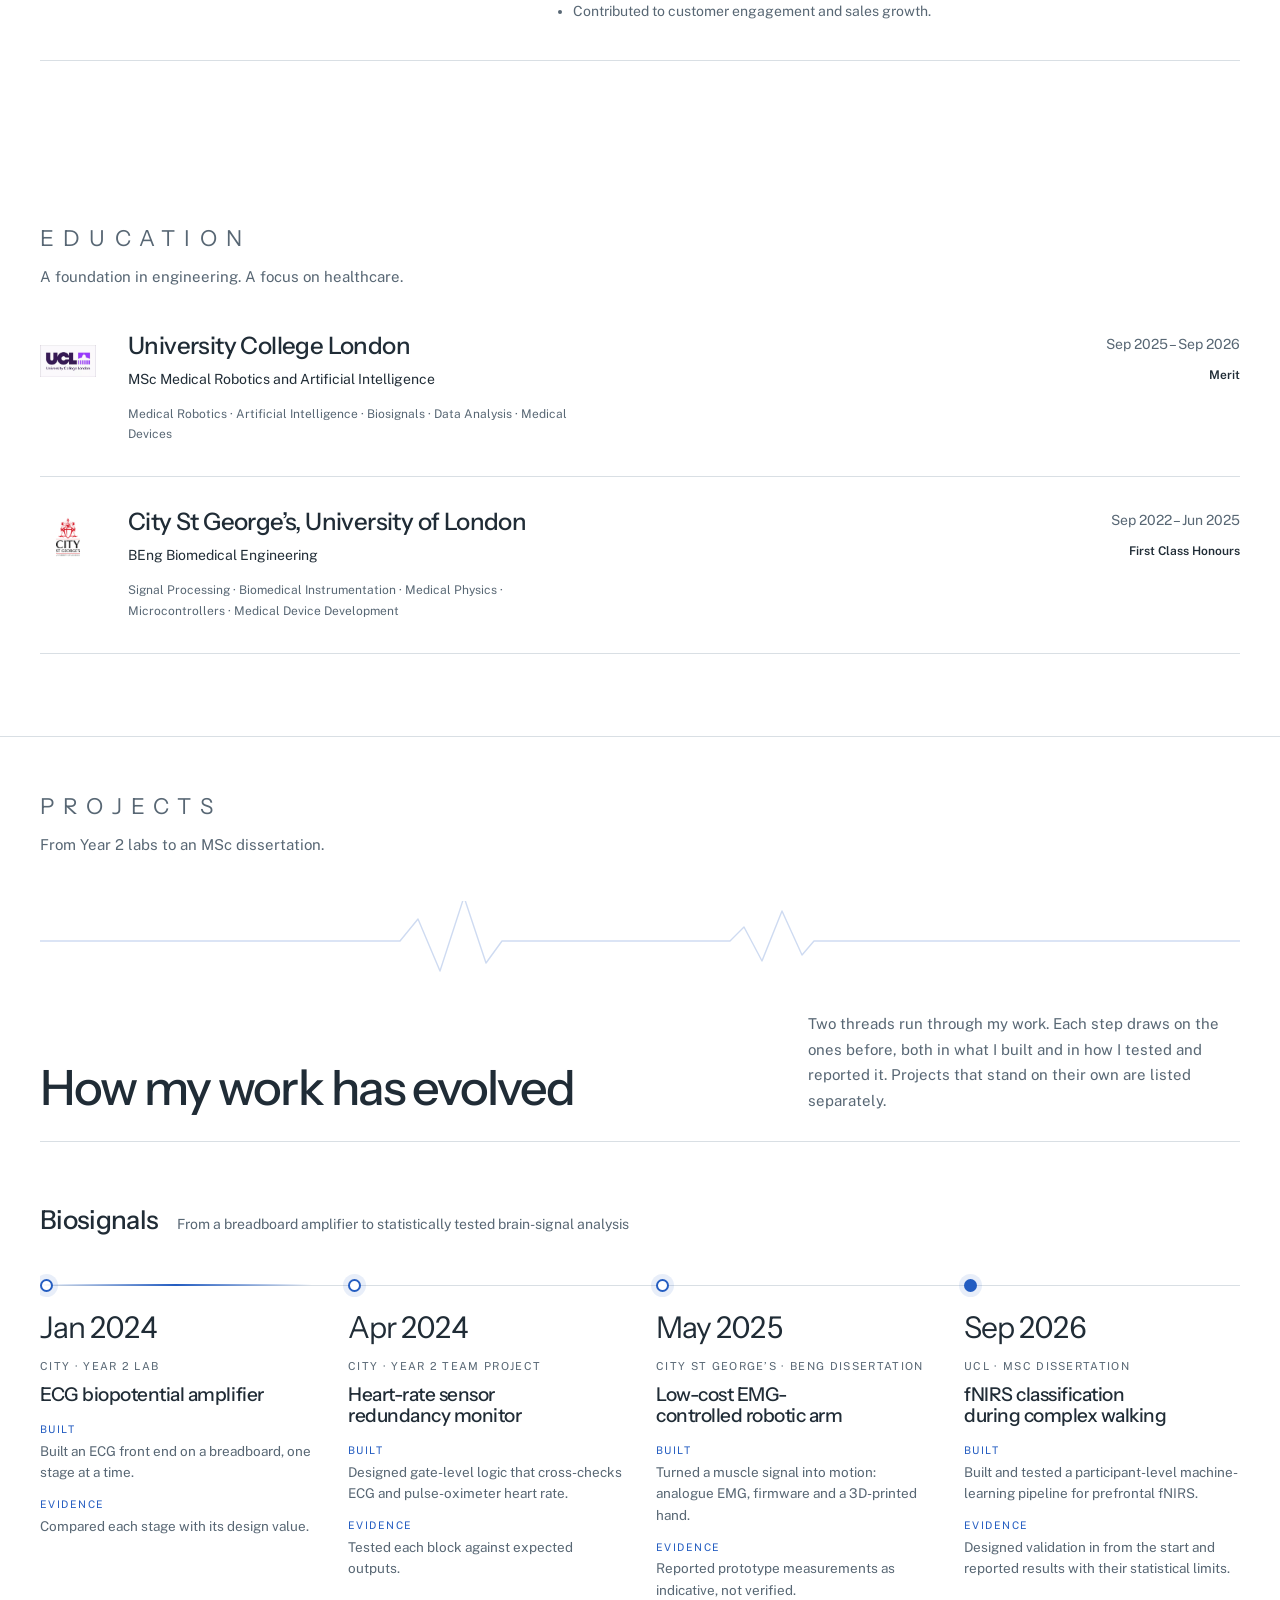
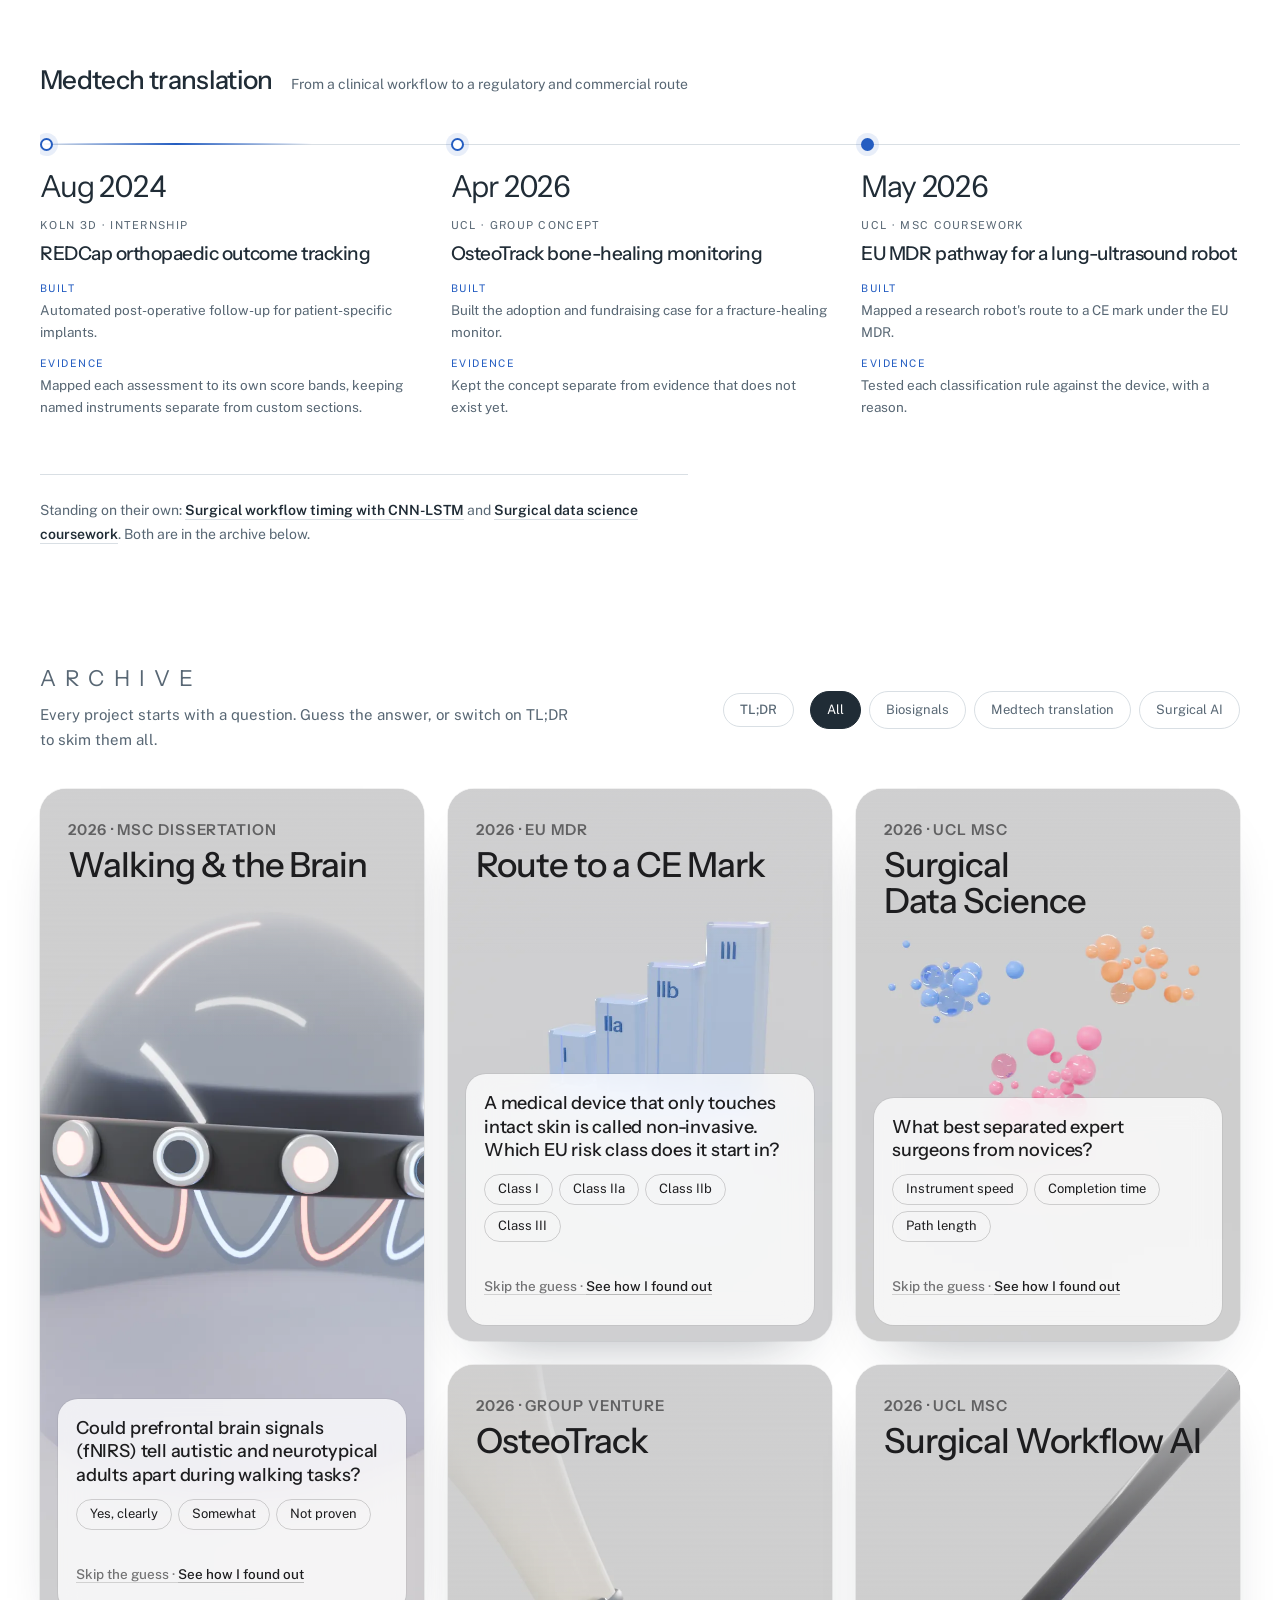
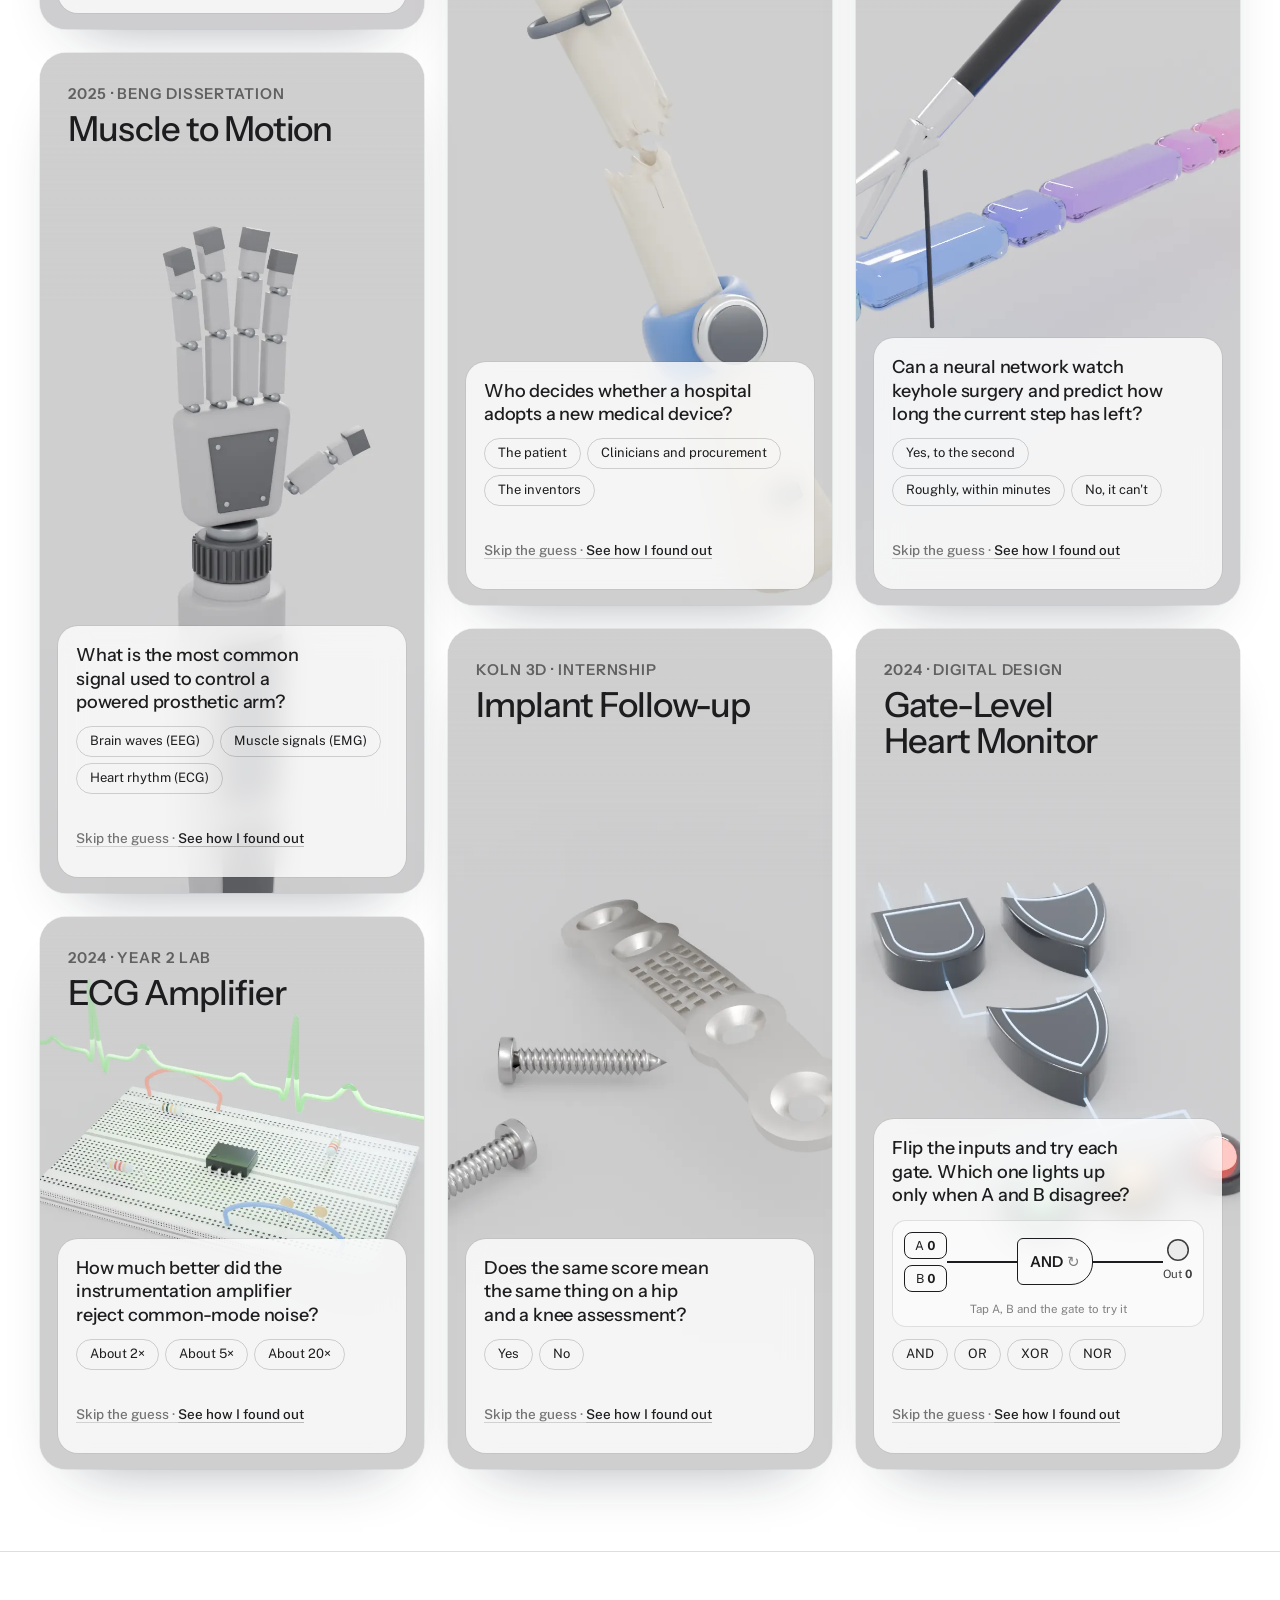
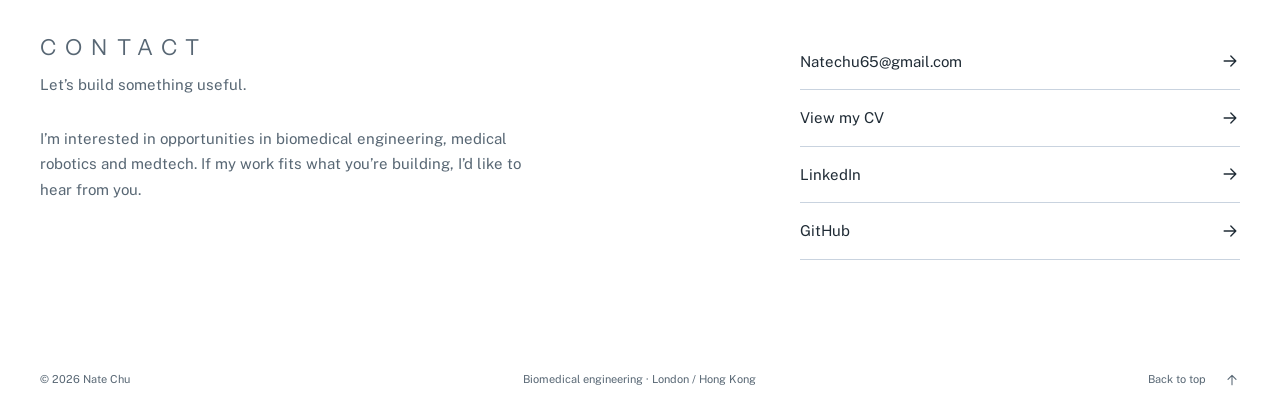
==== commit 9bd2fd61: "Style section headings like the Archive heading About, Experience, Education, Projects and Contact n" ====
--- a/index.html
+++ b/index.html
@@ -422,8 +422,11 @@
       <section class="contact section" id="contact">
         <div class="wrap contact-inner">
           <div>
-            <h2>Let’s build something useful.</h2>
-            <p>
+            <div class="section-heading">
+              <h2>Contact</h2>
+              <p>Let’s build something useful.</p>
+            </div>
+            <p class="contact-text">
               I’m interested in opportunities in biomedical engineering, medical
               robotics and medtech. If my work fits what you’re building, I’d
               like to hear from you.
--- a/theme.css
+++ b/theme.css
@@ -2857,3 +2857,173 @@
   overscroll-behavior: contain;
   scrollbar-width: thin;
 }
+/* Gate sandbox on a light card: dark outlines and wires so each control reads clearly */
+.vc-light .vc-gates {
+  background: rgba(255, 255, 255, 0.5);
+  box-shadow: inset 0 0 0 1px rgba(29, 29, 31, 0.12);
+}
+.vc-light .vc-in,
+.vc-light .vc-gate {
+  border: 1.5px solid #1d1d1f;
+}
+.vc-light .vc-in[aria-pressed="true"] {
+  border-color: #1f9e45;
+  background: #30d158;
+}
+.vc-light .vc-in:hover,
+.vc-light .vc-gate:hover {
+  border-color: #0066cc;
+}
+.vc-light .vc-wire {
+  background: #1d1d1f;
+}
+.vc-light .vc-lamp i {
+  background: rgba(29, 29, 31, 0.08);
+  box-shadow: inset 0 0 0 1.5px #1d1d1f;
+}
+.vc-light .vc-lamp.is-on i {
+  background: #30d158;
+  box-shadow: inset 0 0 0 1.5px #1f9e45, 0 0 18px rgba(48, 209, 88, 0.75);
+}
+
+/* ---------- Case study links show each project's card art ---------- */
+.tab-art {
+  position: relative;
+  display: block;
+  overflow: hidden;
+  aspect-ratio: 1 / 1;
+  background: #cfcfd0;
+}
+.tab-art img,
+.tab-art .vc-loop {
+  position: absolute;
+  inset: 0;
+  width: 100%;
+  height: 100%;
+  object-fit: cover;
+  transition: transform 1.2s var(--ease);
+}
+.has-art:hover .tab-art img,
+.has-art:hover .tab-art .vc-loop {
+  transform: scale(1.04);
+}
+.thread-nav a.has-art {
+  display: flex;
+  flex-direction: column;
+  padding: 0;
+  overflow: hidden;
+  border-radius: 14px;
+}
+.thread-nav .tab-text {
+  display: block;
+  padding: 12px 16px 16px;
+}
+.thread-nav a.has-art[aria-current] {
+  box-shadow: 0 0 0 1px var(--ink);
+}
+.thread-nav a.has-art[aria-current] .tab-art::after {
+  content: "You are here";
+  position: absolute;
+  left: 12px;
+  top: 12px;
+  padding: 4px 10px;
+  border-radius: 999px;
+  background: var(--ink);
+  color: var(--white);
+  font-size: 11px;
+  letter-spacing: 0.02em;
+}
+.pager-link.has-art {
+  display: grid;
+  grid-template-columns: minmax(120px, 34%) 1fr;
+  align-items: center;
+  gap: 22px;
+  padding: 0;
+  overflow: hidden;
+  border-radius: 14px;
+  text-align: left;
+}
+.pager-link.has-art .tab-text {
+  display: block;
+  padding: 18px 22px 18px 0;
+}
+.pager-link.has-art .tab-art {
+  aspect-ratio: 4 / 3;
+  height: 100%;
+}
+/* The text block is a span too: keep the title in its normal style, only the date line small */
+.thread-nav a .tab-text {
+  font-size: 14px;
+  color: inherit;
+  margin: 0;
+}
+.pager-link .tab-text {
+  font-family: var(--display);
+  font-size: clamp(19px, 2vw, 24px);
+  letter-spacing: normal;
+  text-transform: none;
+  color: inherit;
+  margin: 0;
+}
+.pager-link .tab-text > span {
+  margin-bottom: 8px;
+}
+@media (max-width: 600px) {
+  .thread-nav ol {
+    grid-template-columns: 1fr 1fr;
+    gap: 10px;
+  }
+  .thread-nav a.has-art .tab-art {
+    aspect-ratio: 4 / 3;
+  }
+  .thread-nav .tab-text {
+    padding: 10px 12px 12px;
+    font-size: 13px;
+  }
+  .pager-link.has-art {
+    grid-template-columns: 112px 1fr;
+    gap: 14px;
+  }
+  .pager-link.has-art .tab-art {
+    aspect-ratio: 1 / 1;
+  }
+  .pager-link.has-art .tab-text {
+    padding: 12px 14px 12px 0;
+    font-size: 18px;
+  }
+}
+
+/* ---------- Section headings in the Archive style: light, letter-spaced, minimal ---------- */
+.section-heading,
+.evolution .section-heading {
+  display: block;
+  padding-bottom: 0;
+  border-bottom: 0;
+  margin-bottom: 44px;
+}
+.section-heading h2,
+.evolution .section-heading h2 {
+  font-size: clamp(18px, 1.8vw, 22px);
+  font-weight: 400;
+  line-height: 1.3;
+  letter-spacing: 0.42em;
+  text-transform: uppercase;
+  color: var(--muted);
+}
+.section-heading p,
+.evolution .section-heading p {
+  margin-top: 10px;
+  font-size: 15px;
+  color: var(--muted);
+  max-width: 60ch;
+}
+.contact .section-heading {
+  margin-bottom: 0;
+}
+.contact .section-heading p {
+  margin-top: 10px;
+  font-size: 15px;
+}
+.contact p.contact-text {
+  margin-top: 28px;
+}
